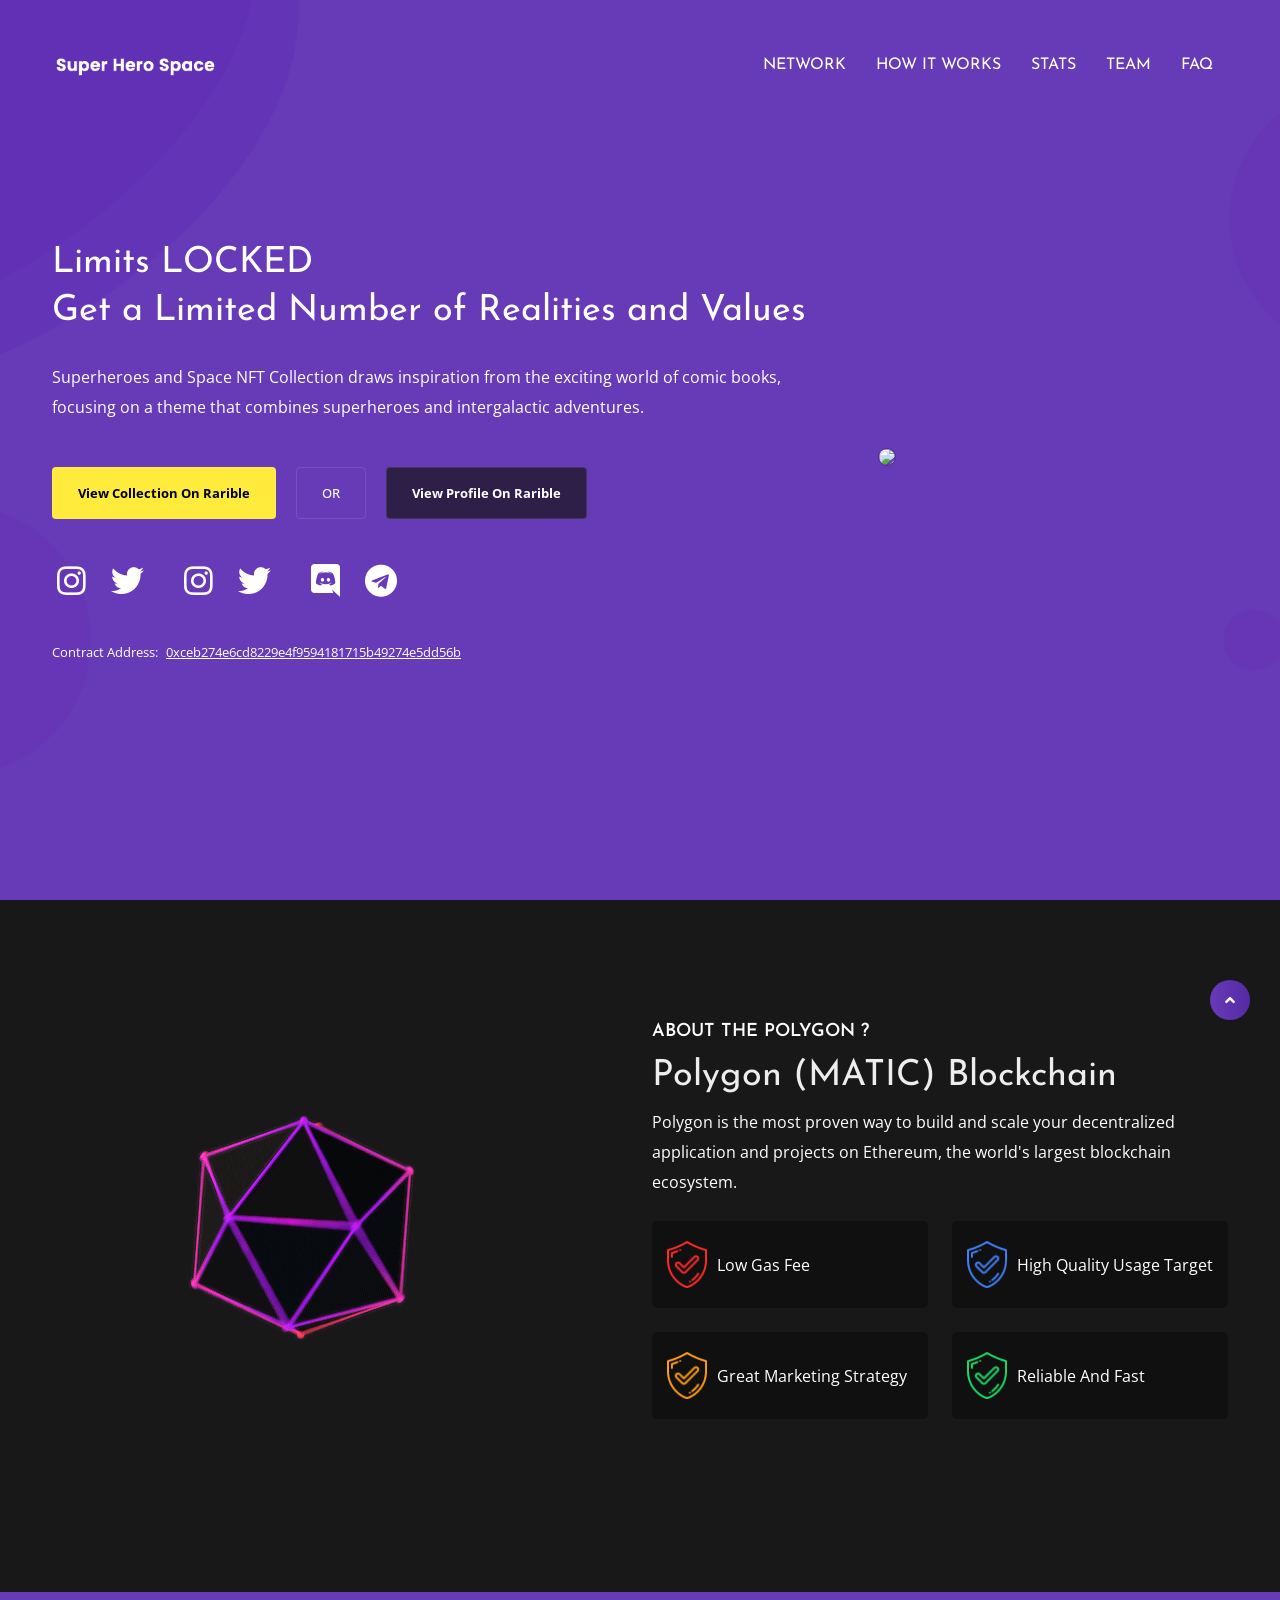
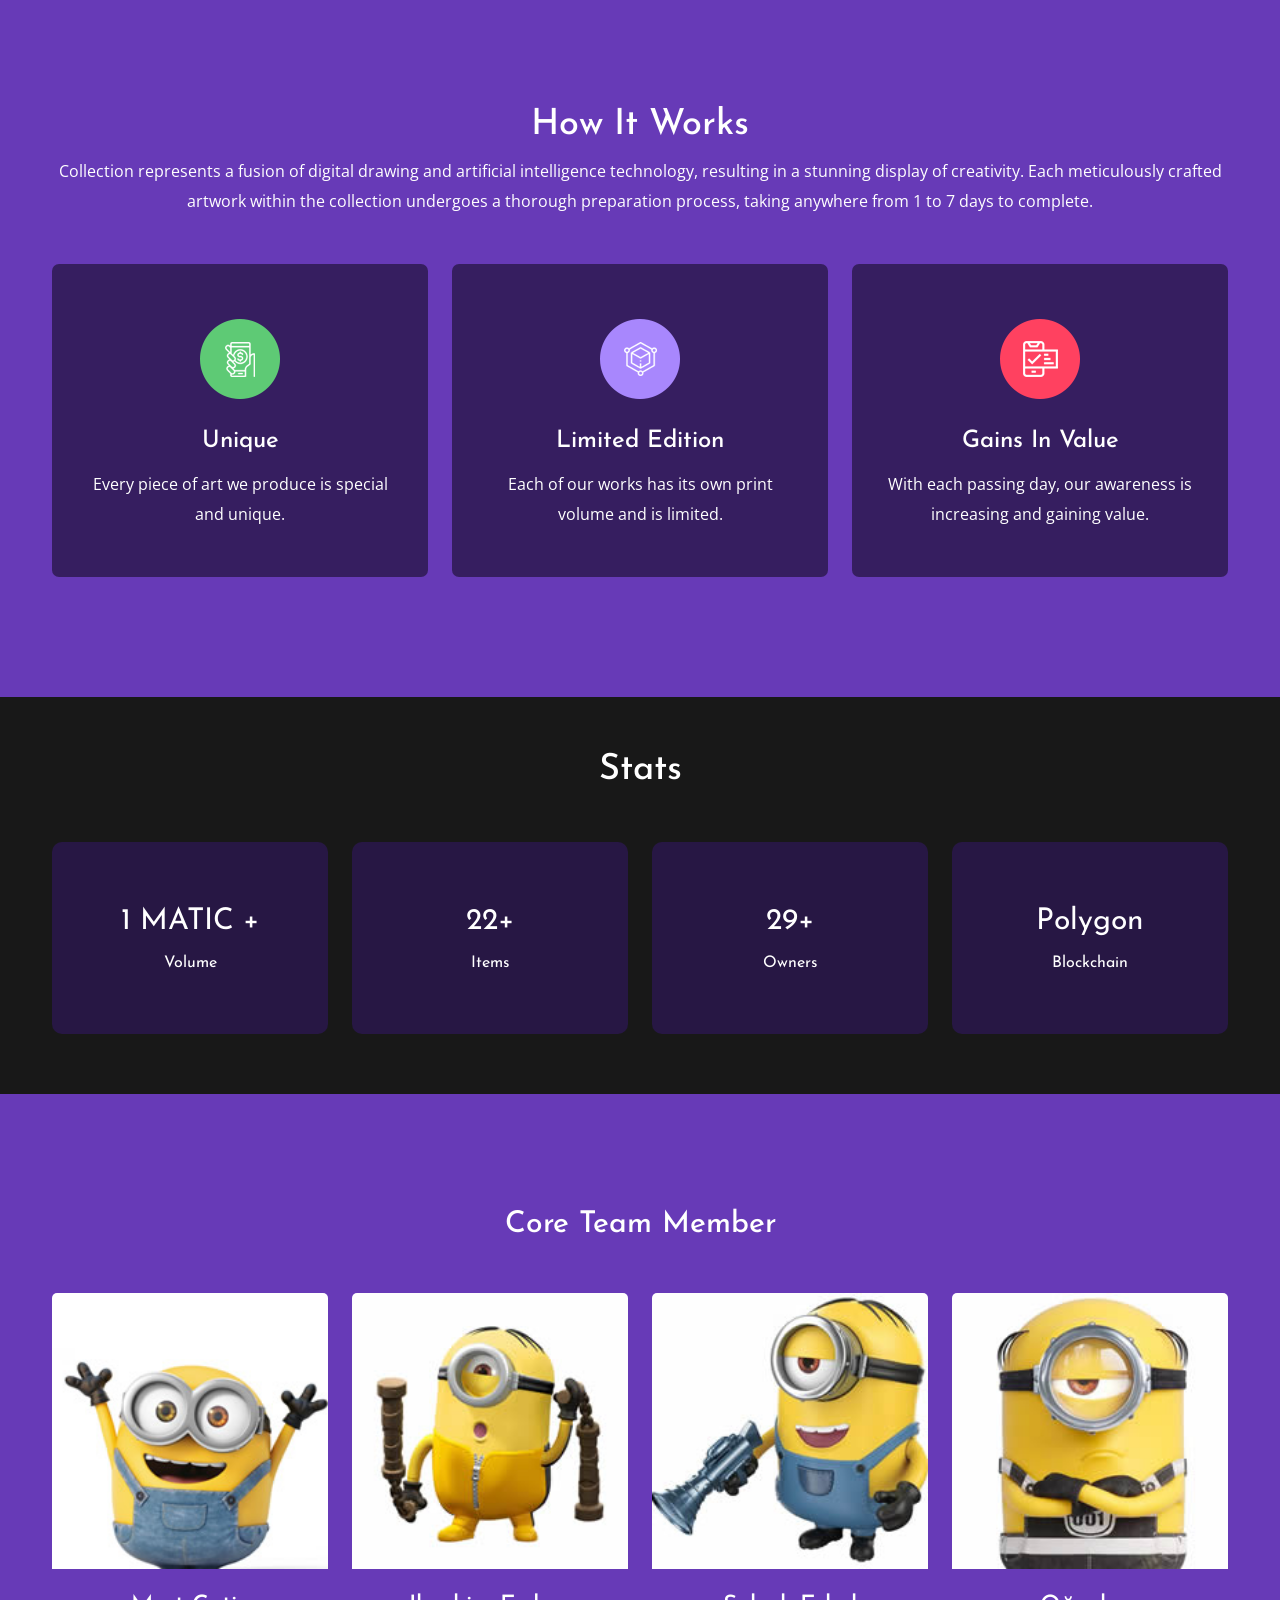
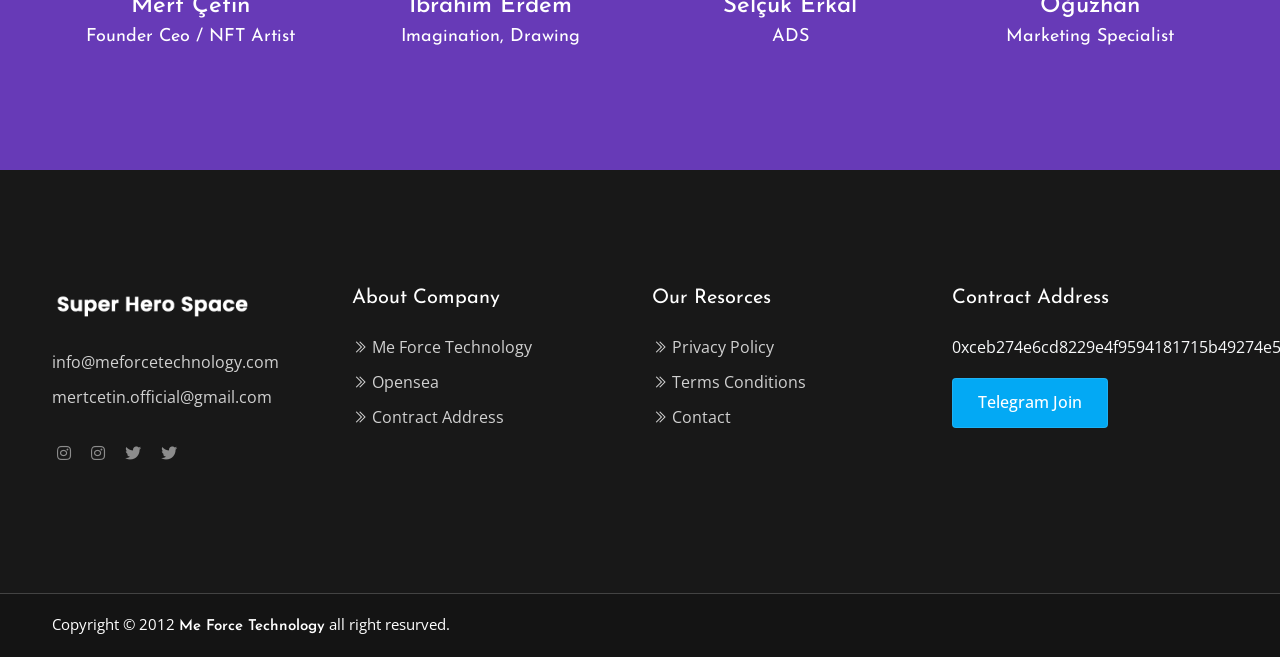
==== docs/index.html @ 682a5b40 "Update index.html" ====
<!DOCTYPE html>
<html lang="en">

<head>
<meta charset="UTF-8">
<meta name="viewport" content="width=device-width, initial-scale=1.0">
<meta http-equiv="X-UA-Compatible" content="ie=edge">

<title>Super Hero Space</title>
<meta name="description" content="Superheroes and Space NFT Collection draws inspiration from the exciting world of comic books, focusing on a theme that combines superheroes and intergalactic adventures.">

<link rel="stylesheet" href="assets/css/bootstrap.min.css">
<link rel="stylesheet" href="assets/css/all.min.css">
<link rel="stylesheet" href="assets/css/line-awesome.min.css">
<link rel="stylesheet" href="assets/css/magnific-popup.css">
<link rel="stylesheet" href="assets/css/animate.css">
<link rel="stylesheet" href="assets/css/owl.min.css">
<link rel="stylesheet" href="assets/css/odometer.css">
<link rel="stylesheet" href="assets/css/nice-select.css">
<link rel="stylesheet" href="assets/css/main.css">

<link rel="shortcut icon" href="assets/images/favicon.jpg" type="image/x-icon">
<style>
.header-section.active {
background: hsl(0deg 0% 5.51% / 96%);
}
.hero-wrapper {
display: flex;
flex-wrap: nowrap;
align-items: center;
position: relative;
z-index: 1;
justify-content: space-evenly;
}
.hero-wrapper .hero-content {
max-width: 770px;
width: 100%;
}
.hero-token-sell {
max-width: 350px !important;
background: rgb(6 109 221 / 0%);
}
.bg--dark {
background: #181818 !important;
color: #d2d3ff;
margin-top: 0;
padding-top: 0 !important;
clip-path: none;
}
.top-clippy {
padding-top: 190px;
}
body {
background: #181818;
}
.loader {background: #673AB7;}
.overlayer {background: #181818;}
.cmn--btn.btn--rgba::before, .cmn--btn.btn--white::before, .cmn--btn, .toTopBtn, .road__map__item .road__map__info::after, .about--list li::before, .documents-box:hover .documents-box-inner, .documents-box.active .documents-box-inner, .documents-box .download-btn, .team-box:hover .team-content, .hero-section-2, .subscribe-form button, .bg--theme-1 {
background: -moz-linear-gradient(0deg, #007aff 0%, rgba(0, 122, 255, 0.9) 100%);
background: -webkit-linear-gradient(0deg, #673ab7 0%, rgb(86 41 167) 100%);
background: -ms-linear-gradient(0deg, #007aff 0%, rgba(0, 122, 255, 0.9) 100%);
}
.bg--green {
background-color: #03A9F4 !important;
}
</style>
</head>

<body>

<!-- ==========Preloader Starts Here========== -->
<div class="overlayer">
<div class="loader">
<div class="loader-inner"></div>
</div>
</div>
<div class="toTopBtn"><i class="fas fa-angle-up"></i></div>
<div class="overlay"></div>
<!-- ==========Preloader Ends Here========== -->

<!-- Header Section -->
<header class="header-section">
<div class="container">
<div class="header-area">
<div class="logo me-auto">
<a href="./"><img src="assets/images/logo/logo.png" alt="logo"></a>
</div>
<ul class="menu">
<li>
<a href="#network">Network</a>
</li>
<li>
<a href="#how">How It Works</a>
</li>
<li>
<a href="#stats">Stats</a>
</li>
<li>
<a href="#team">Team</a>
</li>
<li>
<a href="#faq">Faq</a>
</li>
<!--
<li>
<div class="header-buttons d-flex flex-wrap justify-content-center d-md-none">
<a href="https://t.me/hollacoin" class="cmn--btn bg--green rounded">Join Telegram</a>
</div>
</li>
-->
</ul>

<!--
<div class="header-buttons d-none d-md-flex">
<a style="background-color: rgb(103 58 183 / 89%) !important" target="_blank" rel="nofollow" href="https://t.me/+JW_GLO3FHYc4OWQ8" class="cmn--btn bg--green rounded">Join Telegram</a>
</div>
-->


<div class="header-bar d-lg-none ms-3">
<span></span>
<span></span>
<span></span>
</div>
</div>
</div>
</header>
<!-- Header Section -->


<!-- Hero Section -->
<section class="hero-section-2" style="background: #673AB7;">
<div class="hero-shape bg_img" data-img="./assets/images/shapes-bg/banner-shapes-bg-2.png"></div>
<div class="container">
<div class="hero-wrapper header-wrapper-2 justify-content-between">
<div class="hero-content cl-white">
<h2 class="hero-title fw--regular"><span class="d-md-block">Limits LOCKED</span>  
Get a Limited Number of Realities and Values
</h2>
<p class="hero-txt">
Superheroes and Space NFT Collection draws inspiration from the exciting world of comic books, focusing on a theme that combines superheroes and intergalactic adventures.
</p>


<div class="hero-button-group" style="font-size: 13px;">
<a target="_blank" rel="nofollow" href="https://rarible.com/super-hero-space" class="cmn--btn bg--green rounded btn--white" style="background-color: #FFEB3B !important;color: black !important;font-weight: 700;">View Collection on Rarible</a>
<a class="cmn--btn rounded btn--transparent">OR</a>
<a target="_blank" rel="nofollow" style="background-color: rgb(20 20 20 / 68%) !important;color: white !important;font-weight: 700;" href="https://rarible.com/mertcetin" class="cmn--btn bg--green rounded btn--white">View Profile on Rarible</a>

</div>

<ul style="font-size: 33px;margin-top: 35px !important;margin-bottom: 30px;" class="social-icons-2 mt-3">



<li style="margin-right: 5px;">
<a target="_blank" rel="nofollow" href="https://www.instagram.com/mertcetin.real/">
<i class="fab fa-instagram"></i>
</a>
</li>
<li style="margin-right: 20px;">
<a target="_blank" rel="nofollow" href="https://twitter.com/mertcetin_real">
<i class="fab fa-twitter"></i>
</a>
</li>


<li style="margin-right: 5px;">
<a target="_blank" rel="nofollow" href="https://www.instagram.com/superherospacenft/">
<i class="fab fa-instagram"></i>
</a>
</li>
<li style="margin-right: 20px;">
<a target="_blank" rel="nofollow" href="https://twitter.com/xsuperherospace">
<i class="fab fa-twitter"></i>
</a>
</li>


<li style="margin-right: 5px;">
<a target="_blank" rel="nofollow" href="https://discord.gg/GrntUMZ7Nk">
<i class="fab fa-discord"></i>
</a>
</li>
<li>
<a target="_blank" rel="nofollow" href="https://t.me/+JW_GLO3FHYc4OWQ8">
<i class="fab fa-telegram"></i>
</a>
</li>

</ul>


<p class="hero-txt" style="margin-top: 27px;font-size: 13px;">
Contract Address: <a style="margin-left: 5px;" target="_blank" href="https://polygonscan.com/address/0xceb274e6cd8229e4f9594181715b49274e5dd56b">0xceb274e6cd8229e4f9594181715b49274e5dd56b</a>
</p>
</div>

<div class="hero-token-sell" style="padding-top: 12px;padding-bottom: 12px;">
<a target="_blank" rel="nofollow" href="https://rarible.com/token/polygon/0xceb274e6cd8229e4f9594181715b49274e5dd56b:34226720805632286957689111924218457724780048803635398252659747894227741179929">
<img style="border-radius: 10px;border: solid 1px rgb(0 0 0 / 22%);width: 100%;" src="https://lh3.googleusercontent.com/HxVaprKhiLLAQ0uOzbNToTXts8GnJV9q4ghpxBSCW0zL7VUKh1Dh9K7GqQLk5g5799LI7Z1VgPE7USNGW3wT6dgsrhh34m8_7dGQ">
</a>

</div>
</div>
</div>
</section>
<!-- Hero Section -->


<!-- About Section -->
<section class="about-section pb-120 pt-120" id="network" style="background: #181818; color: white;">
<div class="container">
<div class="row gy-5" style="display: flex;align-items: center;">
<div class="col-lg-6" style="margin: 0;">
<div class="about--thumb">
<img src="assets/images/about/polygon.gif" alt="about">
</div>
</div>
<div class="col-lg-6" style="margin: 0;">
<div class="about--content">
<div class="section-header mb-4">
<h6 class="section-name cl-2" style="color: white !important;">about the Polygon ?</h6>
<h2 class="section-title fw--regular" style="color: #ededed !important;">Polygon (MATIC) Blockchain</h2>
<p class="section-text">
Polygon is the most proven way to build and scale your decentralized application and projects on Ethereum, the world's largest blockchain ecosystem.
</p>
</div>
<div class="row g-4 justify-content-center">
<div class="col-sm-6">
<div class="about__list__card" style="background: rgb(0 0 0 / 35%);">
<div class="about__list__card-icon">
<img src="assets/images/about/icon1.png" alt="about">
</div>
<div class="about__list__card-cont">
Low Gas Fee
</div>
</div>
</div>
<div class="col-sm-6">
<div class="about__list__card" style="background: rgb(0 0 0 / 35%);">
<div class="about__list__card-icon">
<img src="assets/images/about/icon2.png" alt="about">
</div>
<div class="about__list__card-cont">
High Quality Usage Target
</div>
</div>
</div>
<div class="col-sm-6">
<div class="about__list__card" style="background: rgb(0 0 0 / 35%);">
<div class="about__list__card-icon">
<img src="assets/images/about/icon3.png" alt="about">
</div>
<div class="about__list__card-cont">
Great Marketing Strategy
</div>
</div>
</div>
<div class="col-sm-6">
<div class="about__list__card" style="background: rgb(0 0 0 / 35%);">
<div class="about__list__card-icon">
<img src="assets/images/about/icon4.png" alt="about">
</div>
<div class="about__list__card-cont">
Reliable And Fast
</div>
</div>
</div>
</div>
</div>
</div>
</div>
</div>
</section>
<!-- About Section -->


<!-- How Section -->
<style>
.how__item {
height: 100%;
}
.section-bg {
background: #673AB7;
}

</style>
<section class="how-section pt-120 pb-120 section-bg" id="how">
<div class="container">
<div class="section-header section-header-center" style="max-width: 100%;">
<h2 class="section-title fw--medium" style="color: white;">How it works</h2>
<p style="color: white; max-width: 100%;">
Collection represents a fusion of digital drawing and artificial intelligence technology, resulting in a stunning display of creativity. Each meticulously crafted artwork within the collection undergoes a thorough preparation process, taking anywhere from 1 to 7 days to complete.
</p>
</div>
<div class="row justify-content-center g-4">

<div class="col-sm-10 col-md-6 col-lg-4">
<div class="how__item" style="background: rgb(0 0 0 / 48%); color: white; border-radius: 7px;">
<div class="how__item-thumb">
<img src="assets/images/how/2.png" alt="how">
</div>
<div class="how__item-content">
<h4 class="how__item-title" style="color: white; margin-top: 25px;">Unique</h4>
<p>Every piece of art we produce is special and unique.</p>
</div>
</div>
</div>


<div class="col-sm-10 col-md-6 col-lg-4">
<div class="how__item" style="background: rgb(0 0 0 / 48%); color: white; border-radius: 7px;">
<div class="how__item-thumb">
<img src="assets/images/how/1.png" alt="how">
</div>
<div class="how__item-content">
<h4 class="how__item-title" style="color: white; margin-top: 25px;">Limited Edition</h4>
<p>Each of our works has its own print volume and is limited.</p>
</div>
</div>
</div>


<div class="col-sm-10 col-md-6 col-lg-4">
<div class="how__item" style="background: rgb(0 0 0 / 48%); color: white; border-radius: 7px;">
<div class="how__item-thumb">
<img src="assets/images/how/3.png" alt="how">
</div>
<div class="how__item-content">
<h4 class="how__item-title" style="color: white; margin-top: 25px;">Gains In Value</h4>
<p>With each passing day, our awareness is increasing and gaining value.</p>
</div>
</div>
</div>

</div>
</div>
</section>



<!-- Benifit Token Section 
<style>
.benifit__card {
height: 100%;
}
</style>
<section class="benifit-token-section pt-120 pb-120">
<div class="container">
<div class="section-header section-header-center">
<h2 class="section-title fw--medium">Benefits for Token Holders</h2>
<p>
Benefits of the early access program
</p>
</div>
<div class="row justify-content-center g-4">
<div class="col-lg-4 col-md-6 col-sm-10">
<div class="benifit__card">
<div class="benifit__card-thumb">
<img src="assets/images/benifit/1.png" alt="benifit">
</div>
<h4 class="benifit__card-title">Early Access</h4>
<p>
To have HPRO before anyone else and to have a high advantage in the future
</p>
</div>
</div>
<div class="col-lg-4 col-md-6 col-sm-10">
<div class="benifit__card active">
<div class="benifit__card-thumb">
<img src="assets/images/benifit/2.png" alt="benifit">
</div>
<h4 class="benifit__card-title">Low Cost</h4>
<p>
Special and low pricing for pre-sale. Prices will rise according to supply and market.
</p>
</div>
</div>
<div class="col-lg-4 col-md-6 col-sm-10">
<div class="benifit__card">
<div class="benifit__card-thumb">
<img src="assets/images/benifit/3.png" alt="benifit">
</div>
<h4 class="benifit__card-title">Univarsal Access</h4>
<p>
Universal access with<br> Smart Chain (BEP-20)
</p>
</div>
</div>
<div class="col-lg-4 col-md-6 col-sm-10">
<div class="benifit__card">
<div class="benifit__card-thumb">
<img src="assets/images/benifit/4.png" alt="benifit">
</div>
<h4 class="benifit__card-title">Money Transfer</h4>
<p>
Transferable to any wallet that supports HPRO
</p>
</div>
</div>
<div class="col-lg-4 col-md-6 col-sm-10">
<div class="benifit__card">
<div class="benifit__card-thumb">
<img src="assets/images/benifit/5.png" alt="benifit">
</div>
<h4 class="benifit__card-title">Secure Transfer</h4>
<p>
Transfers are secure and transferred to your HPRO wallet
</p>
</div>
</div>
<div class="col-lg-4 col-md-6 col-sm-10">
<div class="benifit__card">
<div class="benifit__card-thumb">
<img src="assets/images/benifit/6.png" alt="benifit">
</div>
<h4 class="benifit__card-title">Several Profit</h4>
<p>
You can collect and store HPRO.
</p>
</div>
</div>
</div>
</div>
</section>
 Benifit Token Section -->




<!-- Token Economics Section -->
<section style="background: #181818;" class="token-economics-section pt-60 pb-60" id="stats">
<div class="container">
<div class="section-header section-header-center">
<h2 style="color: white;" class="section-title fw--medium">Stats</h2>
<p>
</p>
</div>
<div class="row gy-5">
<div class="col-sm-10 col-md-6 col-lg-3">
<div class="token__card" style="background: rgb(66 22 145 / 37%);">
<h3 class="token__card-title">1 MATIC +</h3>
<h6 class="token__card-subtitle">Volume</h6>
</div>
</div>
<div class="col-sm-10 col-md-6 col-lg-3">
<div class="token__card" style="background: rgb(66 22 145 / 37%);">
<h3 class="token__card-title">22+</h3>
<h6 class="token__card-subtitle">Items</h6>
</div>
</div>
<div class="col-sm-10 col-md-6 col-lg-3">
<div class="token__card" style="background: rgb(66 22 145 / 37%);">
<h3 class="token__card-title">29+</h3>
<h6 class="token__card-subtitle">Owners</h6>
</div>
</div>
<div class="col-sm-10 col-md-6 col-lg-3">
<div class="token__card" style="background: rgb(66 22 145 / 37%);">
<h3 class="token__card-title">Polygon</h3>
<h6 class="token__card-subtitle">Blockchain</h6>
</div>
</div>

</div>
</div>
</section>
<!-- Token Economics Section -->




<!-- Team Section -->
<section class="team-section pt-120 section-bg pb-120" id="team">
<div class="container">
<div class="section-header section-header-center">
<h3 class="section-title fw--medium" style="color: white;">Core Team Member</h3>
<p>
</p>
</div>
<div class="row justify-content-center g-4">

<div class="col-md-6 col-lg-4 col-xl-3">
<div class="team-box cl-2">
<div class="team-thumb">
<img src="assets/images/team/1.jpg" alt="team">
<ul class="social-icons">
<li>
<a rel="nofollow" target="_blank" href="https://www.instagram.com/mertcetin.real/">
<i class="fab fa-instagram"></i>
</a>
</li>
<li>
<a rel="nofollow" target="_blank" href="https://www.linkedin.com/in/mert-cetin-kurumsal/">
<i class="fab fa-linkedin"></i>
</a>
</li>
</ul>
</div>
<div class="team-content">
<h4 class="title" style="color: white;">Mert Çetin</h4>
<h6 class="info" style="color: white;">Founder Ceo / NFT Artist</h6>
</div>
</div>
</div>

<div class="col-md-6 col-lg-4 col-xl-3">
<div class="team-box cl-2">
<div class="team-thumb">
<img src="assets/images/team/2.jpg" alt="team">
<ul class="social-icons">
<li>
<a rel="nofollow" target="_blank" href="https://www.instagram.com/ibooerdem/">
<i class="fab fa-instagram"></i>
</a>
</li>
</ul>
</div>
<div class="team-content">
<h4 class="title" style="color: white;">Ibrahim Erdem</h4>
<h6 class="info" style="color: white;">Imagination, Drawing</h6>
</div>
</div>
</div>

<div class="col-md-6 col-lg-4 col-xl-3">
<div class="team-box cl-2">
<div class="team-thumb">
<img src="assets/images/team/3.jpg" alt="team">
<ul class="social-icons">
<li>
<a rel="nofollow" target="_blank" href="https://www.instagram.com/selcukerkal/">
<i class="fab fa-instagram"></i>
</a>
</li>
<li>
<a rel="nofollow" target="_blank" href="https://www.linkedin.com/in/selcukerkal/">
<i class="fab fa-linkedin"></i>
</a>
</li>
</ul>
</div>
<div class="team-content">
<h4 class="title" style="color: white;">Selçuk Erkal</h4>
<h6 class="info" style="color: white;">ADS</h6>
</div>
</div>
</div>

<div class="col-md-6 col-lg-4 col-xl-3">
<div class="team-box cl-2">
<div class="team-thumb">
<img src="assets/images/team/4.jpg" alt="team">
</div>
<div class="team-content">
<h4 class="title" style="color: white;">Oğuzhan</h4>
<h6 class="info" style="color: white;"> Marketing Specialist</h6>
</div>
</div>
</div>

</div>
</div>
</section>
<!-- Team Section -->







<!-- Footer Section -->
<footer class="footer-section-2 bg--dark position-relative overflow-hidden top-clippy">
<div class="container">
<div class="pt-120 pb-120">
<div class="row gy-5">
<div class="col-lg-3 col-sm-6">
<div class="text-start footer-about">
<div class="footer-logo mb-25 ms-0">
<a href="#0">
<img src="assets/images/logo/logo.png" alt="footer">
</a>
</div>
<ul class="footer__links widget__contacts">
<li>
<a href="Mailto:info@meforcetechnology.com">info@meforcetechnology.com</a>
</li>
<li>
<a href="Mailto:mertcetin.official@gmail.com">mertcetin.official@gmail.com</a>
</li>
</ul>

<ul class="social-icons-2 mt-3">
<li>
<a target="_blank" rel="nofollow" href="https://www.instagram.com/mertcetin.real/">
<i class="fab fa-instagram"></i>
</a>
</li>
<li>
<a target="_blank" rel="nofollow" href="https://www.instagram.com/superherospacenft/">
<i class="fab fa-instagram"></i>
</a>
</li>
<li>
<a target="_blank" rel="nofollow" href="https://twitter.com/mertcetin_real">
<i class="fab fa-twitter"></i>
</a>
</li>
<li>
<a target="_blank" rel="nofollow" href="https://twitter.com/xsuperherospace">
<i class="fab fa-twitter"></i>
</a>
</li>
</ul>
</div>
</div>
<div class="col-lg-3 col-sm-6">
<div class="text-start footer-widget social-border-color-1">
<h6 class="footer__title text-white">About Company</h6>
<ul class="footer__links">
<li>
<a target="_blank" href="https://www.meforcetechnology.com/">Me Force Technology</a>
</li>
<li>
<a target="_blank" href="https://opensea.io/MertCetin666">Opensea</a>
</li>
<li>
<a target="_blank" rel="nofollow" href="https://polygonscan.com/address/0xceb274e6cd8229e4f9594181715b49274e5dd56b">Contract Address</a>
</li>
</ul>
</div>
</div>

<div class="col-lg-3 col-sm-6">
<div class="text-start footer-widget social-border-color-1">
<h6 class="footer__title text-white">Our Resorces </h6>
<ul class="footer__links">
<li>
<a target="_blank" href="https://www.meforcetechnology.com/gizlilik-politikasi">
Privacy Policy</a>
</li>
<li>
<a target="_blank" href="https://www.meforcetechnology.com/sartlar-ve-kosullar">
Terms Conditions</a>
</li>
<li>
<a target="_blank" href="https://www.meforcetechnology.com/iletisim">
Contact</a>
</li>


</ul>
</div>
</div>

<div class="col-lg-3 col-sm-6">
<div class="text-start footer-widget text-light">
<h6 class="footer__title text-white">Contract Address</h6>
<p>
0xceb274e6cd8229e4f9594181715b49274e5dd56b
</p>
<form class="subscribe-form-2 mt-3">
<a target="_blank" href="https://t.me/+JW_GLO3FHYc4OWQ8" rel="nofollow">
<button class="cmn--btn bg--green rounded btn--transparent" type="button">Telegram Join</button>
</a>
</form>
</div>
</div>
</div>
</div>
</div>
<div class="footer-bottom text-white" style="background: rgb(18 18 18 / 68%);">
<div class="container">
<div class="row g-2">
<div class="col-lg-6">
<div class="copyright text-center text-lg-start">
Copyright &copy; 2012 <a target="_blank" href="https://www.meforcetechnology.com/" class="text-white fw--semibold text-decoration-none">Me Force Technology</a> all right resurved.
</div>
</div>
<div class="col-lg-6"><!-- 
<ul class="quick-links justify-content-center justify-content-lg-end">
<li>
<a href="#0">Home</a>
</li>
<li>
<a href="#0">Buy or Sell</a>
</li>
<li>
<a href="#0">Privacy Policy</a>
</li>
<li>
<a href="#0">Faq</a>
</li>
<li>
<a href="#0">Contact</a>
</li>
</ul>-->

</div>
</div>
</div>
</div>
</footer>
<!-- Footer Section -->

<script src="assets/js/jquery-3.6.0.min.js"></script>
<script src="assets/js/bootstrap.min.js"></script>
<script src="assets/js/isotope.pkgd.min.js"></script>
<script src="assets/js/magnific-popup.min.js"></script>
<script src="assets/js/wow.min.js"></script>
<script src="assets/js/viewport.jquery.js"></script>
<script src="assets/js/odometer.min.js"></script>
<script src="assets/js/nice-select.js"></script>
<script src="assets/js/owl.min.js"></script>
<script src="assets/js/countdown.min.js"></script>
<script src="assets/js/main.js"></script>
</body>

</html>
---- docs/assets/css/line-awesome.min.css ----
.la,.lab,.lad,.lal,.lar,.las{-moz-osx-font-smoothing:grayscale;-webkit-font-smoothing:antialiased;display:inline-block;font-style:normal;font-variant:normal;text-rendering:auto;line-height:1}.la-lg{font-size:1.33333em;line-height:.75em;vertical-align:-.0667em}.la-xs{font-size:.75em}.la-sm{font-size:.875em}.la-1x{font-size:1em}.la-2x{font-size:2em}.la-3x{font-size:3em}.la-4x{font-size:4em}.la-5x{font-size:5em}.la-6x{font-size:6em}.la-7x{font-size:7em}.la-8x{font-size:8em}.la-9x{font-size:9em}.la-10x{font-size:10em}.la-fw{text-align:center;width:1.25em}.la-ul{list-style-type:none;margin-left:2.5em;padding-left:0}.la-ul>li{position:relative}.la-li{left:-2em;position:absolute;text-align:center;width:2em;line-height:inherit}.la-border{border:solid .08em #eee;border-radius:.1em;padding:.2em .25em .15em}.la-pull-left{float:left}.la-pull-right{float:right}.la.la-pull-left,.lab.la-pull-left,.lal.la-pull-left,.lar.la-pull-left,.las.la-pull-left{margin-right:.3em}.la.la-pull-right,.lab.la-pull-right,.lal.la-pull-right,.lar.la-pull-right,.las.la-pull-right{margin-left:.3em}.la-spin{-webkit-animation:la-spin 2s infinite linear;animation:la-spin 2s infinite linear}.la-pulse{-webkit-animation:la-spin 1s infinite steps(8);animation:la-spin 1s infinite steps(8)}@-webkit-keyframes la-spin{0%{-webkit-transform:rotate(0);transform:rotate(0)}100%{-webkit-transform:rotate(360deg);transform:rotate(360deg)}}@keyframes la-spin{0%{-webkit-transform:rotate(0);transform:rotate(0)}100%{-webkit-transform:rotate(360deg);transform:rotate(360deg)}}.la-rotate-90{-webkit-transform:rotate(90deg);transform:rotate(90deg)}.la-rotate-180{-webkit-transform:rotate(180deg);transform:rotate(180deg)}.la-rotate-270{-webkit-transform:rotate(270deg);transform:rotate(270deg)}.la-flip-horizontal{-webkit-transform:scale(-1,1);transform:scale(-1,1)}.la-flip-vertical{-webkit-transform:scale(1,-1);transform:scale(1,-1)}.la-flip-both,.la-flip-horizontal.la-flip-vertical{-webkit-transform:scale(-1,-1);transform:scale(-1,-1)}:root .la-flip-both,:root .la-flip-horizontal,:root .la-flip-vertical,:root .la-rotate-180,:root .la-rotate-270,:root .la-rotate-90{-webkit-filter:none;filter:none}.la-stack{display:inline-block;height:2em;line-height:2em;position:relative;vertical-align:middle;width:2.5em}.la-stack-1x,.la-stack-2x{left:0;position:absolute;text-align:center;width:100%}.la-stack-1x{line-height:inherit}.la-stack-2x{font-size:2em}.la-inverse{color:#fff}.la-500px:before{content:"\f26e"}.la-accessible-icon:before{content:"\f368"}.la-accusoft:before{content:"\f369"}.la-acquisitions-incorporated:before{content:"\f6af"}.la-ad:before{content:"\f641"}.la-address-book:before{content:"\f2b9"}.la-address-card:before{content:"\f2bb"}.la-adjust:before{content:"\f042"}.la-adn:before{content:"\f170"}.la-adobe:before{content:"\f778"}.la-adversal:before{content:"\f36a"}.la-affiliatetheme:before{content:"\f36b"}.la-air-freshener:before{content:"\f5d0"}.la-airbnb:before{content:"\f834"}.la-algolia:before{content:"\f36c"}.la-align-center:before{content:"\f037"}.la-align-justify:before{content:"\f039"}.la-align-left:before{content:"\f036"}.la-align-right:before{content:"\f038"}.la-alipay:before{content:"\f642"}.la-allergies:before{content:"\f461"}.la-amazon:before{content:"\f270"}.la-amazon-pay:before{content:"\f42c"}.la-ambulance:before{content:"\f0f9"}.la-american-sign-language-interpreting:before{content:"\f2a3"}.la-amilia:before{content:"\f36d"}.la-anchor:before{content:"\f13d"}.la-android:before{content:"\f17b"}.la-angellist:before{content:"\f209"}.la-angle-double-down:before{content:"\f103"}.la-angle-double-left:before{content:"\f100"}.la-angle-double-right:before{content:"\f101"}.la-angle-double-up:before{content:"\f102"}.la-angle-down:before{content:"\f107"}.la-angle-left:before{content:"\f104"}.la-angle-right:before{content:"\f105"}.la-angle-up:before{content:"\f106"}.la-angry:before{content:"\f556"}.la-angrycreative:before{content:"\f36e"}.la-angular:before{content:"\f420"}.la-ankh:before{content:"\f644"}.la-app-store:before{content:"\f36f"}.la-app-store-ios:before{content:"\f370"}.la-apper:before{content:"\f371"}.la-apple:before{content:"\f179"}.la-apple-alt:before{content:"\f5d1"}.la-apple-pay:before{content:"\f415"}.la-archive:before{content:"\f187"}.la-archway:before{content:"\f557"}.la-arrow-alt-circle-down:before{content:"\f358"}.la-arrow-alt-circle-left:before{content:"\f359"}.la-arrow-alt-circle-right:before{content:"\f35a"}.la-arrow-alt-circle-up:before{content:"\f35b"}.la-arrow-circle-down:before{content:"\f0ab"}.la-arrow-circle-left:before{content:"\f0a8"}.la-arrow-circle-right:before{content:"\f0a9"}.la-arrow-circle-up:before{content:"\f0aa"}.la-arrow-down:before{content:"\f063"}.la-arrow-left:before{content:"\f060"}.la-arrow-right:before{content:"\f061"}.la-arrow-up:before{content:"\f062"}.la-arrows-alt:before{content:"\f0b2"}.la-arrows-alt-h:before{content:"\f337"}.la-arrows-alt-v:before{content:"\f338"}.la-artstation:before{content:"\f77a"}.la-assistive-listening-systems:before{content:"\f2a2"}.la-asterisk:before{content:"\f069"}.la-asymmetrik:before{content:"\f372"}.la-at:before{content:"\f1fa"}.la-atlas:before{content:"\f558"}.la-atlassian:before{content:"\f77b"}.la-atom:before{content:"\f5d2"}.la-audible:before{content:"\f373"}.la-audio-description:before{content:"\f29e"}.la-autoprefixer:before{content:"\f41c"}.la-avianex:before{content:"\f374"}.la-aviato:before{content:"\f421"}.la-award:before{content:"\f559"}.la-aws:before{content:"\f375"}.la-baby:before{content:"\f77c"}.la-baby-carriage:before{content:"\f77d"}.la-backspace:before{content:"\f55a"}.la-backward:before{content:"\f04a"}.la-bacon:before{content:"\f7e5"}.la-balance-scale:before{content:"\f24e"}.la-balance-scale-left:before{content:"\f515"}.la-balance-scale-right:before{content:"\f516"}.la-ban:before{content:"\f05e"}.la-band-aid:before{content:"\f462"}.la-bandcamp:before{content:"\f2d5"}.la-barcode:before{content:"\f02a"}.la-bars:before{content:"\f0c9"}.la-baseball-ball:before{content:"\f433"}.la-basketball-ball:before{content:"\f434"}.la-bath:before{content:"\f2cd"}.la-battery-empty:before{content:"\f244"}.la-battery-full:before{content:"\f240"}.la-battery-half:before{content:"\f242"}.la-battery-quarter:before{content:"\f243"}.la-battery-three-quarters:before{content:"\f241"}.la-battle-net:before{content:"\f835"}.la-bed:before{content:"\f236"}.la-beer:before{content:"\f0fc"}.la-behance:before{content:"\f1b4"}.la-behance-square:before{content:"\f1b5"}.la-bell:before{content:"\f0f3"}.la-bell-slash:before{content:"\f1f6"}.la-bezier-curve:before{content:"\f55b"}.la-bible:before{content:"\f647"}.la-bicycle:before{content:"\f206"}.la-biking:before{content:"\f84a"}.la-bimobject:before{content:"\f378"}.la-binoculars:before{content:"\f1e5"}.la-biohazard:before{content:"\f780"}.la-birthday-cake:before{content:"\f1fd"}.la-bitbucket:before{content:"\f171"}.la-bitcoin:before{content:"\f379"}.la-bity:before{content:"\f37a"}.la-black-tie:before{content:"\f27e"}.la-blackberry:before{content:"\f37b"}.la-blender:before{content:"\f517"}.la-blender-phone:before{content:"\f6b6"}.la-blind:before{content:"\f29d"}.la-blog:before{content:"\f781"}.la-blogger:before{content:"\f37c"}.la-blogger-b:before{content:"\f37d"}.la-bluetooth:before{content:"\f293"}.la-bluetooth-b:before{content:"\f294"}.la-bold:before{content:"\f032"}.la-bolt:before{content:"\f0e7"}.la-bomb:before{content:"\f1e2"}.la-bone:before{content:"\f5d7"}.la-bong:before{content:"\f55c"}.la-book:before{content:"\f02d"}.la-book-dead:before{content:"\f6b7"}.la-book-medical:before{content:"\f7e6"}.la-book-open:before{content:"\f518"}.la-book-reader:before{content:"\f5da"}.la-bookmark:before{content:"\f02e"}.la-bootstrap:before{content:"\f836"}.la-border-all:before{content:"\f84c"}.la-border-none:before{content:"\f850"}.la-border-style:before{content:"\f853"}.la-bowling-ball:before{content:"\f436"}.la-box:before{content:"\f466"}.la-box-open:before{content:"\f49e"}.la-boxes:before{content:"\f468"}.la-braille:before{content:"\f2a1"}.la-brain:before{content:"\f5dc"}.la-bread-slice:before{content:"\f7ec"}.la-briefcase:before{content:"\f0b1"}.la-briefcase-medical:before{content:"\f469"}.la-broadcast-tower:before{content:"\f519"}.la-broom:before{content:"\f51a"}.la-brush:before{content:"\f55d"}.la-btc:before{content:"\f15a"}.la-buffer:before{content:"\f837"}.la-bug:before{content:"\f188"}.la-building:before{content:"\f1ad"}.la-bullhorn:before{content:"\f0a1"}.la-bullseye:before{content:"\f140"}.la-burn:before{content:"\f46a"}.la-buromobelexperte:before{content:"\f37f"}.la-bus:before{content:"\f207"}.la-bus-alt:before{content:"\f55e"}.la-business-time:before{content:"\f64a"}.la-buy-n-large:before{content:"\f8a6"}.la-buysellads:before{content:"\f20d"}.la-calculator:before{content:"\f1ec"}.la-calendar:before{content:"\f133"}.la-calendar-alt:before{content:"\f073"}.la-calendar-check:before{content:"\f274"}.la-calendar-day:before{content:"\f783"}.la-calendar-minus:before{content:"\f272"}.la-calendar-plus:before{content:"\f271"}.la-calendar-times:before{content:"\f273"}.la-calendar-week:before{content:"\f784"}.la-camera:before{content:"\f030"}.la-camera-retro:before{content:"\f083"}.la-campground:before{content:"\f6bb"}.la-canadian-maple-leaf:before{content:"\f785"}.la-candy-cane:before{content:"\f786"}.la-cannabis:before{content:"\f55f"}.la-capsules:before{content:"\f46b"}.la-car:before{content:"\f1b9"}.la-car-alt:before{content:"\f5de"}.la-car-battery:before{content:"\f5df"}.la-car-crash:before{content:"\f5e1"}.la-car-side:before{content:"\f5e4"}.la-caret-down:before{content:"\f0d7"}.la-caret-left:before{content:"\f0d9"}.la-caret-right:before{content:"\f0da"}.la-caret-square-down:before{content:"\f150"}.la-caret-square-left:before{content:"\f191"}.la-caret-square-right:before{content:"\f152"}.la-caret-square-up:before{content:"\f151"}.la-caret-up:before{content:"\f0d8"}.la-carrot:before{content:"\f787"}.la-cart-arrow-down:before{content:"\f218"}.la-cart-plus:before{content:"\f217"}.la-cash-register:before{content:"\f788"}.la-cat:before{content:"\f6be"}.la-cc-amazon-pay:before{content:"\f42d"}.la-cc-amex:before{content:"\f1f3"}.la-cc-apple-pay:before{content:"\f416"}.la-cc-diners-club:before{content:"\f24c"}.la-cc-discover:before{content:"\f1f2"}.la-cc-jcb:before{content:"\f24b"}.la-cc-mastercard:before{content:"\f1f1"}.la-cc-paypal:before{content:"\f1f4"}.la-cc-stripe:before{content:"\f1f5"}.la-cc-visa:before{content:"\f1f0"}.la-centercode:before{content:"\f380"}.la-centos:before{content:"\f789"}.la-certificate:before{content:"\f0a3"}.la-chair:before{content:"\f6c0"}.la-chalkboard:before{content:"\f51b"}.la-chalkboard-teacher:before{content:"\f51c"}.la-charging-station:before{content:"\f5e7"}.la-chart-area:before{content:"\f1fe"}.la-chart-bar:before{content:"\f080"}.la-chart-line:before{content:"\f201"}.la-chart-pie:before{content:"\f200"}.la-check:before{content:"\f00c"}.la-check-circle:before{content:"\f058"}.la-check-double:before{content:"\f560"}.la-check-square:before{content:"\f14a"}.la-cheese:before{content:"\f7ef"}.la-chess:before{content:"\f439"}.la-chess-bishop:before{content:"\f43a"}.la-chess-board:before{content:"\f43c"}.la-chess-king:before{content:"\f43f"}.la-chess-knight:before{content:"\f441"}.la-chess-pawn:before{content:"\f443"}.la-chess-queen:before{content:"\f445"}.la-chess-rook:before{content:"\f447"}.la-chevron-circle-down:before{content:"\f13a"}.la-chevron-circle-left:before{content:"\f137"}.la-chevron-circle-right:before{content:"\f138"}.la-chevron-circle-up:before{content:"\f139"}.la-chevron-down:before{content:"\f078"}.la-chevron-left:before{content:"\f053"}.la-chevron-right:before{content:"\f054"}.la-chevron-up:before{content:"\f077"}.la-child:before{content:"\f1ae"}.la-chrome:before{content:"\f268"}.la-chromecast:before{content:"\f838"}.la-church:before{content:"\f51d"}.la-circle:before{content:"\f111"}.la-circle-notch:before{content:"\f1ce"}.la-city:before{content:"\f64f"}.la-clinic-medical:before{content:"\f7f2"}.la-clipboard:before{content:"\f328"}.la-clipboard-check:before{content:"\f46c"}.la-clipboard-list:before{content:"\f46d"}.la-clock:before{content:"\f017"}.la-clone:before{content:"\f24d"}.la-closed-captioning:before{content:"\f20a"}.la-cloud:before{content:"\f0c2"}.la-cloud-download-alt:before{content:"\f381"}.la-cloud-meatball:before{content:"\f73b"}.la-cloud-moon:before{content:"\f6c3"}.la-cloud-moon-rain:before{content:"\f73c"}.la-cloud-rain:before{content:"\f73d"}.la-cloud-showers-heavy:before{content:"\f740"}.la-cloud-sun:before{content:"\f6c4"}.la-cloud-sun-rain:before{content:"\f743"}.la-cloud-upload-alt:before{content:"\f382"}.la-cloudscale:before{content:"\f383"}.la-cloudsmith:before{content:"\f384"}.la-cloudversify:before{content:"\f385"}.la-cocktail:before{content:"\f561"}.la-code:before{content:"\f121"}.la-code-branch:before{content:"\f126"}.la-codepen:before{content:"\f1cb"}.la-codiepie:before{content:"\f284"}.la-coffee:before{content:"\f0f4"}.la-cog:before{content:"\f013"}.la-cogs:before{content:"\f085"}.la-coins:before{content:"\f51e"}.la-columns:before{content:"\f0db"}.la-comment:before{content:"\f075"}.la-comment-alt:before{content:"\f27a"}.la-comment-dollar:before{content:"\f651"}.la-comment-dots:before{content:"\f4ad"}.la-comment-medical:before{content:"\f7f5"}.la-comment-slash:before{content:"\f4b3"}.la-comments:before{content:"\f086"}.la-comments-dollar:before{content:"\f653"}.la-compact-disc:before{content:"\f51f"}.la-compass:before{content:"\f14e"}.la-compress:before{content:"\f066"}.la-compress-arrows-alt:before{content:"\f78c"}.la-concierge-bell:before{content:"\f562"}.la-confluence:before{content:"\f78d"}.la-connectdevelop:before{content:"\f20e"}.la-contao:before{content:"\f26d"}.la-cookie:before{content:"\f563"}.la-cookie-bite:before{content:"\f564"}.la-copy:before{content:"\f0c5"}.la-copyright:before{content:"\f1f9"}.la-cotton-bureau:before{content:"\f89e"}.la-couch:before{content:"\f4b8"}.la-cpanel:before{content:"\f388"}.la-creative-commons:before{content:"\f25e"}.la-creative-commons-by:before{content:"\f4e7"}.la-creative-commons-nc:before{content:"\f4e8"}.la-creative-commons-nc-eu:before{content:"\f4e9"}.la-creative-commons-nc-jp:before{content:"\f4ea"}.la-creative-commons-nd:before{content:"\f4eb"}.la-creative-commons-pd:before{content:"\f4ec"}.la-creative-commons-pd-alt:before{content:"\f4ed"}.la-creative-commons-remix:before{content:"\f4ee"}.la-creative-commons-sa:before{content:"\f4ef"}.la-creative-commons-sampling:before{content:"\f4f0"}.la-creative-commons-sampling-plus:before{content:"\f4f1"}.la-creative-commons-share:before{content:"\f4f2"}.la-creative-commons-zero:before{content:"\f4f3"}.la-credit-card:before{content:"\f09d"}.la-critical-role:before{content:"\f6c9"}.la-crop:before{content:"\f125"}.la-crop-alt:before{content:"\f565"}.la-cross:before{content:"\f654"}.la-crosshairs:before{content:"\f05b"}.la-crow:before{content:"\f520"}.la-crown:before{content:"\f521"}.la-crutch:before{content:"\f7f7"}.la-css3:before{content:"\f13c"}.la-css3-alt:before{content:"\f38b"}.la-cube:before{content:"\f1b2"}.la-cubes:before{content:"\f1b3"}.la-cut:before{content:"\f0c4"}.la-cuttlefish:before{content:"\f38c"}.la-d-and-d:before{content:"\f38d"}.la-d-and-d-beyond:before{content:"\f6ca"}.la-dashcube:before{content:"\f210"}.la-database:before{content:"\f1c0"}.la-deaf:before{content:"\f2a4"}.la-delicious:before{content:"\f1a5"}.la-democrat:before{content:"\f747"}.la-deploydog:before{content:"\f38e"}.la-deskpro:before{content:"\f38f"}.la-desktop:before{content:"\f108"}.la-dev:before{content:"\f6cc"}.la-deviantart:before{content:"\f1bd"}.la-dharmachakra:before{content:"\f655"}.la-dhl:before{content:"\f790"}.la-diagnoses:before{content:"\f470"}.la-diaspora:before{content:"\f791"}.la-dice:before{content:"\f522"}.la-dice-d20:before{content:"\f6cf"}.la-dice-d6:before{content:"\f6d1"}.la-dice-five:before{content:"\f523"}.la-dice-four:before{content:"\f524"}.la-dice-one:before{content:"\f525"}.la-dice-six:before{content:"\f526"}.la-dice-three:before{content:"\f527"}.la-dice-two:before{content:"\f528"}.la-digg:before{content:"\f1a6"}.la-digital-ocean:before{content:"\f391"}.la-digital-tachograph:before{content:"\f566"}.la-directions:before{content:"\f5eb"}.la-discord:before{content:"\f392"}.la-discourse:before{content:"\f393"}.la-divide:before{content:"\f529"}.la-dizzy:before{content:"\f567"}.la-dna:before{content:"\f471"}.la-dochub:before{content:"\f394"}.la-docker:before{content:"\f395"}.la-dog:before{content:"\f6d3"}.la-dollar-sign:before{content:"\f155"}.la-dolly:before{content:"\f472"}.la-dolly-flatbed:before{content:"\f474"}.la-donate:before{content:"\f4b9"}.la-door-closed:before{content:"\f52a"}.la-door-open:before{content:"\f52b"}.la-dot-circle:before{content:"\f192"}.la-dove:before{content:"\f4ba"}.la-download:before{content:"\f019"}.la-draft2digital:before{content:"\f396"}.la-drafting-compass:before{content:"\f568"}.la-dragon:before{content:"\f6d5"}.la-draw-polygon:before{content:"\f5ee"}.la-dribbble:before{content:"\f17d"}.la-dribbble-square:before{content:"\f397"}.la-dropbox:before{content:"\f16b"}.la-drum:before{content:"\f569"}.la-drum-steelpan:before{content:"\f56a"}.la-drumstick-bite:before{content:"\f6d7"}.la-drupal:before{content:"\f1a9"}.la-dumbbell:before{content:"\f44b"}.la-dumpster:before{content:"\f793"}.la-dumpster-fire:before{content:"\f794"}.la-dungeon:before{content:"\f6d9"}.la-dyalog:before{content:"\f399"}.la-earlybirds:before{content:"\f39a"}.la-ebay:before{content:"\f4f4"}.la-edge:before{content:"\f282"}.la-edit:before{content:"\f044"}.la-egg:before{content:"\f7fb"}.la-eject:before{content:"\f052"}.la-elementor:before{content:"\f430"}.la-ellipsis-h:before{content:"\f141"}.la-ellipsis-v:before{content:"\f142"}.la-ello:before{content:"\f5f1"}.la-ember:before{content:"\f423"}.la-empire:before{content:"\f1d1"}.la-envelope:before{content:"\f0e0"}.la-envelope-open:before{content:"\f2b6"}.la-envelope-open-text:before{content:"\f658"}.la-envelope-square:before{content:"\f199"}.la-envira:before{content:"\f299"}.la-equals:before{content:"\f52c"}.la-eraser:before{content:"\f12d"}.la-erlang:before{content:"\f39d"}.la-ethereum:before{content:"\f42e"}.la-ethernet:before{content:"\f796"}.la-etsy:before{content:"\f2d7"}.la-euro-sign:before{content:"\f153"}.la-evernote:before{content:"\f839"}.la-exchange-alt:before{content:"\f362"}.la-exclamation:before{content:"\f12a"}.la-exclamation-circle:before{content:"\f06a"}.la-exclamation-triangle:before{content:"\f071"}.la-expand:before{content:"\f065"}.la-expand-arrows-alt:before{content:"\f31e"}.la-expeditedssl:before{content:"\f23e"}.la-external-link-alt:before{content:"\f35d"}.la-external-link-square-alt:before{content:"\f360"}.la-eye:before{content:"\f06e"}.la-eye-dropper:before{content:"\f1fb"}.la-eye-slash:before{content:"\f070"}.la-facebook:before{content:"\f09a"}.la-facebook-f:before{content:"\f39e"}.la-facebook-messenger:before{content:"\f39f"}.la-facebook-square:before{content:"\f082"}.la-fan:before{content:"\f863"}.la-fantasy-flight-games:before{content:"\f6dc"}.la-fast-backward:before{content:"\f049"}.la-fast-forward:before{content:"\f050"}.la-fax:before{content:"\f1ac"}.la-feather:before{content:"\f52d"}.la-feather-alt:before{content:"\f56b"}.la-fedex:before{content:"\f797"}.la-fedora:before{content:"\f798"}.la-female:before{content:"\f182"}.la-fighter-jet:before{content:"\f0fb"}.la-figma:before{content:"\f799"}.la-file:before{content:"\f15b"}.la-file-alt:before{content:"\f15c"}.la-file-archive:before{content:"\f1c6"}.la-file-audio:before{content:"\f1c7"}.la-file-code:before{content:"\f1c9"}.la-file-contract:before{content:"\f56c"}.la-file-csv:before{content:"\f6dd"}.la-file-download:before{content:"\f56d"}.la-file-excel:before{content:"\f1c3"}.la-file-export:before{content:"\f56e"}.la-file-image:before{content:"\f1c5"}.la-file-import:before{content:"\f56f"}.la-file-invoice:before{content:"\f570"}.la-file-invoice-dollar:before{content:"\f571"}.la-file-medical:before{content:"\f477"}.la-file-medical-alt:before{content:"\f478"}.la-file-pdf:before{content:"\f1c1"}.la-file-powerpoint:before{content:"\f1c4"}.la-file-prescription:before{content:"\f572"}.la-file-signature:before{content:"\f573"}.la-file-upload:before{content:"\f574"}.la-file-video:before{content:"\f1c8"}.la-file-word:before{content:"\f1c2"}.la-fill:before{content:"\f575"}.la-fill-drip:before{content:"\f576"}.la-film:before{content:"\f008"}.la-filter:before{content:"\f0b0"}.la-fingerprint:before{content:"\f577"}.la-fire:before{content:"\f06d"}.la-fire-alt:before{content:"\f7e4"}.la-fire-extinguisher:before{content:"\f134"}.la-firefox:before{content:"\f269"}.la-first-aid:before{content:"\f479"}.la-first-order:before{content:"\f2b0"}.la-first-order-alt:before{content:"\f50a"}.la-firstdraft:before{content:"\f3a1"}.la-fish:before{content:"\f578"}.la-fist-raised:before{content:"\f6de"}.la-flag:before{content:"\f024"}.la-flag-checkered:before{content:"\f11e"}.la-flag-usa:before{content:"\f74d"}.la-flask:before{content:"\f0c3"}.la-flickr:before{content:"\f16e"}.la-flipboard:before{content:"\f44d"}.la-flushed:before{content:"\f579"}.la-fly:before{content:"\f417"}.la-folder:before{content:"\f07b"}.la-folder-minus:before{content:"\f65d"}.la-folder-open:before{content:"\f07c"}.la-folder-plus:before{content:"\f65e"}.la-font:before{content:"\f031"}.la-font-awesome:before{content:"\f2b4"}.la-font-awesome-alt:before{content:"\f35c"}.la-font-awesome-flag:before{content:"\f425"}.la-font-awesome-logo-full:before{content:"\f4e6"}.la-fonticons:before{content:"\f280"}.la-fonticons-fi:before{content:"\f3a2"}.la-football-ball:before{content:"\f44e"}.la-fort-awesome:before{content:"\f286"}.la-fort-awesome-alt:before{content:"\f3a3"}.la-forumbee:before{content:"\f211"}.la-forward:before{content:"\f04e"}.la-foursquare:before{content:"\f180"}.la-free-code-camp:before{content:"\f2c5"}.la-freebsd:before{content:"\f3a4"}.la-frog:before{content:"\f52e"}.la-frown:before{content:"\f119"}.la-frown-open:before{content:"\f57a"}.la-fulcrum:before{content:"\f50b"}.la-funnel-dollar:before{content:"\f662"}.la-futbol:before{content:"\f1e3"}.la-galactic-republic:before{content:"\f50c"}.la-galactic-senate:before{content:"\f50d"}.la-gamepad:before{content:"\f11b"}.la-gas-pump:before{content:"\f52f"}.la-gavel:before{content:"\f0e3"}.la-gem:before{content:"\f3a5"}.la-genderless:before{content:"\f22d"}.la-get-pocket:before{content:"\f265"}.la-gg:before{content:"\f260"}.la-gg-circle:before{content:"\f261"}.la-ghost:before{content:"\f6e2"}.la-gift:before{content:"\f06b"}.la-gifts:before{content:"\f79c"}.la-git:before{content:"\f1d3"}.la-git-alt:before{content:"\f841"}.la-git-square:before{content:"\f1d2"}.la-github:before{content:"\f09b"}.la-github-alt:before{content:"\f113"}.la-github-square:before{content:"\f092"}.la-gitkraken:before{content:"\f3a6"}.la-gitlab:before{content:"\f296"}.la-gitter:before{content:"\f426"}.la-glass-cheers:before{content:"\f79f"}.la-glass-martini:before{content:"\f000"}.la-glass-martini-alt:before{content:"\f57b"}.la-glass-whiskey:before{content:"\f7a0"}.la-glasses:before{content:"\f530"}.la-glide:before{content:"\f2a5"}.la-glide-g:before{content:"\f2a6"}.la-globe:before{content:"\f0ac"}.la-globe-africa:before{content:"\f57c"}.la-globe-americas:before{content:"\f57d"}.la-globe-asia:before{content:"\f57e"}.la-globe-europe:before{content:"\f7a2"}.la-gofore:before{content:"\f3a7"}.la-golf-ball:before{content:"\f450"}.la-goodreads:before{content:"\f3a8"}.la-goodreads-g:before{content:"\f3a9"}.la-google:before{content:"\f1a0"}.la-google-drive:before{content:"\f3aa"}.la-google-play:before{content:"\f3ab"}.la-google-plus:before{content:"\f2b3"}.la-google-plus-g:before{content:"\f0d5"}.la-google-plus-square:before{content:"\f0d4"}.la-google-wallet:before{content:"\f1ee"}.la-gopuram:before{content:"\f664"}.la-graduation-cap:before{content:"\f19d"}.la-gratipay:before{content:"\f184"}.la-grav:before{content:"\f2d6"}.la-greater-than:before{content:"\f531"}.la-greater-than-equal:before{content:"\f532"}.la-grimace:before{content:"\f57f"}.la-grin:before{content:"\f580"}.la-grin-alt:before{content:"\f581"}.la-grin-beam:before{content:"\f582"}.la-grin-beam-sweat:before{content:"\f583"}.la-grin-hearts:before{content:"\f584"}.la-grin-squint:before{content:"\f585"}.la-grin-squint-tears:before{content:"\f586"}.la-grin-stars:before{content:"\f587"}.la-grin-tears:before{content:"\f588"}.la-grin-tongue:before{content:"\f589"}.la-grin-tongue-squint:before{content:"\f58a"}.la-grin-tongue-wink:before{content:"\f58b"}.la-grin-wink:before{content:"\f58c"}.la-grip-horizontal:before{content:"\f58d"}.la-grip-lines:before{content:"\f7a4"}.la-grip-lines-vertical:before{content:"\f7a5"}.la-grip-vertical:before{content:"\f58e"}.la-gripfire:before{content:"\f3ac"}.la-grunt:before{content:"\f3ad"}.la-guitar:before{content:"\f7a6"}.la-gulp:before{content:"\f3ae"}.la-h-square:before{content:"\f0fd"}.la-hacker-news:before{content:"\f1d4"}.la-hacker-news-square:before{content:"\f3af"}.la-hackerrank:before{content:"\f5f7"}.la-hamburger:before{content:"\f805"}.la-hammer:before{content:"\f6e3"}.la-hamsa:before{content:"\f665"}.la-hand-holding:before{content:"\f4bd"}.la-hand-holding-heart:before{content:"\f4be"}.la-hand-holding-usd:before{content:"\f4c0"}.la-hand-lizard:before{content:"\f258"}.la-hand-middle-finger:before{content:"\f806"}.la-hand-paper:before{content:"\f256"}.la-hand-peace:before{content:"\f25b"}.la-hand-point-down:before{content:"\f0a7"}.la-hand-point-left:before{content:"\f0a5"}.la-hand-point-right:before{content:"\f0a4"}.la-hand-point-up:before{content:"\f0a6"}.la-hand-pointer:before{content:"\f25a"}.la-hand-rock:before{content:"\f255"}.la-hand-scissors:before{content:"\f257"}.la-hand-spock:before{content:"\f259"}.la-hands:before{content:"\f4c2"}.la-hands-helping:before{content:"\f4c4"}.la-handshake:before{content:"\f2b5"}.la-hanukiah:before{content:"\f6e6"}.la-hard-hat:before{content:"\f807"}.la-hashtag:before{content:"\f292"}.la-hat-cowboy:before{content:"\f8c0"}.la-hat-cowboy-side:before{content:"\f8c1"}.la-hat-wizard:before{content:"\f6e8"}.la-haykal:before{content:"\f666"}.la-hdd:before{content:"\f0a0"}.la-heading:before{content:"\f1dc"}.la-headphones:before{content:"\f025"}.la-headphones-alt:before{content:"\f58f"}.la-headset:before{content:"\f590"}.la-heart:before{content:"\f004"}.la-heart-broken:before{content:"\f7a9"}.la-heartbeat:before{content:"\f21e"}.la-helicopter:before{content:"\f533"}.la-highlighter:before{content:"\f591"}.la-hiking:before{content:"\f6ec"}.la-hippo:before{content:"\f6ed"}.la-hips:before{content:"\f452"}.la-hire-a-helper:before{content:"\f3b0"}.la-history:before{content:"\f1da"}.la-hockey-puck:before{content:"\f453"}.la-holly-berry:before{content:"\f7aa"}.la-home:before{content:"\f015"}.la-hooli:before{content:"\f427"}.la-hornbill:before{content:"\f592"}.la-horse:before{content:"\f6f0"}.la-horse-head:before{content:"\f7ab"}.la-hospital:before{content:"\f0f8"}.la-hospital-alt:before{content:"\f47d"}.la-hospital-symbol:before{content:"\f47e"}.la-hot-tub:before{content:"\f593"}.la-hotdog:before{content:"\f80f"}.la-hotel:before{content:"\f594"}.la-hotjar:before{content:"\f3b1"}.la-hourglass:before{content:"\f254"}.la-hourglass-end:before{content:"\f253"}.la-hourglass-half:before{content:"\f252"}.la-hourglass-start:before{content:"\f251"}.la-house-damage:before{content:"\f6f1"}.la-houzz:before{content:"\f27c"}.la-hryvnia:before{content:"\f6f2"}.la-html5:before{content:"\f13b"}.la-hubspot:before{content:"\f3b2"}.la-i-cursor:before{content:"\f246"}.la-ice-cream:before{content:"\f810"}.la-icicles:before{content:"\f7ad"}.la-icons:before{content:"\f86d"}.la-id-badge:before{content:"\f2c1"}.la-id-card:before{content:"\f2c2"}.la-id-card-alt:before{content:"\f47f"}.la-igloo:before{content:"\f7ae"}.la-image:before{content:"\f03e"}.la-images:before{content:"\f302"}.la-imdb:before{content:"\f2d8"}.la-inbox:before{content:"\f01c"}.la-indent:before{content:"\f03c"}.la-industry:before{content:"\f275"}.la-infinity:before{content:"\f534"}.la-info:before{content:"\f129"}.la-info-circle:before{content:"\f05a"}.la-instagram:before{content:"\f16d"}.la-intercom:before{content:"\f7af"}.la-internet-explorer:before{content:"\f26b"}.la-invision:before{content:"\f7b0"}.la-ioxhost:before{content:"\f208"}.la-italic:before{content:"\f033"}.la-itch-io:before{content:"\f83a"}.la-itunes:before{content:"\f3b4"}.la-itunes-note:before{content:"\f3b5"}.la-java:before{content:"\f4e4"}.la-jedi:before{content:"\f669"}.la-jedi-order:before{content:"\f50e"}.la-jenkins:before{content:"\f3b6"}.la-jira:before{content:"\f7b1"}.la-joget:before{content:"\f3b7"}.la-joint:before{content:"\f595"}.la-joomla:before{content:"\f1aa"}.la-journal-whills:before{content:"\f66a"}.la-js:before{content:"\f3b8"}.la-js-square:before{content:"\f3b9"}.la-jsfiddle:before{content:"\f1cc"}.la-kaaba:before{content:"\f66b"}.la-kaggle:before{content:"\f5fa"}.la-key:before{content:"\f084"}.la-keybase:before{content:"\f4f5"}.la-keyboard:before{content:"\f11c"}.la-keycdn:before{content:"\f3ba"}.la-khanda:before{content:"\f66d"}.la-kickstarter:before{content:"\f3bb"}.la-kickstarter-k:before{content:"\f3bc"}.la-kiss:before{content:"\f596"}.la-kiss-beam:before{content:"\f597"}.la-kiss-wink-heart:before{content:"\f598"}.la-kiwi-bird:before{content:"\f535"}.la-korvue:before{content:"\f42f"}.la-landmark:before{content:"\f66f"}.la-language:before{content:"\f1ab"}.la-laptop:before{content:"\f109"}.la-laptop-code:before{content:"\f5fc"}.la-laptop-medical:before{content:"\f812"}.la-laravel:before{content:"\f3bd"}.la-lastfm:before{content:"\f202"}.la-lastfm-square:before{content:"\f203"}.la-laugh:before{content:"\f599"}.la-laugh-beam:before{content:"\f59a"}.la-laugh-squint:before{content:"\f59b"}.la-laugh-wink:before{content:"\f59c"}.la-layer-group:before{content:"\f5fd"}.la-leaf:before{content:"\f06c"}.la-leanpub:before{content:"\f212"}.la-lemon:before{content:"\f094"}.la-less:before{content:"\f41d"}.la-less-than:before{content:"\f536"}.la-less-than-equal:before{content:"\f537"}.la-level-down-alt:before{content:"\f3be"}.la-level-up-alt:before{content:"\f3bf"}.la-life-ring:before{content:"\f1cd"}.la-lightbulb:before{content:"\f0eb"}.la-line:before{content:"\f3c0"}.la-link:before{content:"\f0c1"}.la-linkedin:before{content:"\f08c"}.la-linkedin-in:before{content:"\f0e1"}.la-linode:before{content:"\f2b8"}.la-linux:before{content:"\f17c"}.la-lira-sign:before{content:"\f195"}.la-list:before{content:"\f03a"}.la-list-alt:before{content:"\f022"}.la-list-ol:before{content:"\f0cb"}.la-list-ul:before{content:"\f0ca"}.la-location-arrow:before{content:"\f124"}.la-lock:before{content:"\f023"}.la-lock-open:before{content:"\f3c1"}.la-long-arrow-alt-down:before{content:"\f309"}.la-long-arrow-alt-left:before{content:"\f30a"}.la-long-arrow-alt-right:before{content:"\f30b"}.la-long-arrow-alt-up:before{content:"\f30c"}.la-low-vision:before{content:"\f2a8"}.la-luggage-cart:before{content:"\f59d"}.la-lyft:before{content:"\f3c3"}.la-magento:before{content:"\f3c4"}.la-magic:before{content:"\f0d0"}.la-magnet:before{content:"\f076"}.la-mail-bulk:before{content:"\f674"}.la-mailchimp:before{content:"\f59e"}.la-male:before{content:"\f183"}.la-mandalorian:before{content:"\f50f"}.la-map:before{content:"\f279"}.la-map-marked:before{content:"\f59f"}.la-map-marked-alt:before{content:"\f5a0"}.la-map-marker:before{content:"\f041"}.la-map-marker-alt:before{content:"\f3c5"}.la-map-pin:before{content:"\f276"}.la-map-signs:before{content:"\f277"}.la-markdown:before{content:"\f60f"}.la-marker:before{content:"\f5a1"}.la-mars:before{content:"\f222"}.la-mars-double:before{content:"\f227"}.la-mars-stroke:before{content:"\f229"}.la-mars-stroke-h:before{content:"\f22b"}.la-mars-stroke-v:before{content:"\f22a"}.la-mask:before{content:"\f6fa"}.la-mastodon:before{content:"\f4f6"}.la-maxcdn:before{content:"\f136"}.la-mdb:before{content:"\f8ca"}.la-medal:before{content:"\f5a2"}.la-medapps:before{content:"\f3c6"}.la-medium:before{content:"\f23a"}.la-medium-m:before{content:"\f3c7"}.la-medkit:before{content:"\f0fa"}.la-medrt:before{content:"\f3c8"}.la-meetup:before{content:"\f2e0"}.la-megaport:before{content:"\f5a3"}.la-meh:before{content:"\f11a"}.la-meh-blank:before{content:"\f5a4"}.la-meh-rolling-eyes:before{content:"\f5a5"}.la-memory:before{content:"\f538"}.la-mendeley:before{content:"\f7b3"}.la-menorah:before{content:"\f676"}.la-mercury:before{content:"\f223"}.la-meteor:before{content:"\f753"}.la-microchip:before{content:"\f2db"}.la-microphone:before{content:"\f130"}.la-microphone-alt:before{content:"\f3c9"}.la-microphone-alt-slash:before{content:"\f539"}.la-microphone-slash:before{content:"\f131"}.la-microscope:before{content:"\f610"}.la-microsoft:before{content:"\f3ca"}.la-minus:before{content:"\f068"}.la-minus-circle:before{content:"\f056"}.la-minus-square:before{content:"\f146"}.la-mitten:before{content:"\f7b5"}.la-mix:before{content:"\f3cb"}.la-mixcloud:before{content:"\f289"}.la-mizuni:before{content:"\f3cc"}.la-mobile:before{content:"\f10b"}.la-mobile-alt:before{content:"\f3cd"}.la-modx:before{content:"\f285"}.la-monero:before{content:"\f3d0"}.la-money-bill:before{content:"\f0d6"}.la-money-bill-alt:before{content:"\f3d1"}.la-money-bill-wave:before{content:"\f53a"}.la-money-bill-wave-alt:before{content:"\f53b"}.la-money-check:before{content:"\f53c"}.la-money-check-alt:before{content:"\f53d"}.la-monument:before{content:"\f5a6"}.la-moon:before{content:"\f186"}.la-mortar-pestle:before{content:"\f5a7"}.la-mosque:before{content:"\f678"}.la-motorcycle:before{content:"\f21c"}.la-mountain:before{content:"\f6fc"}.la-mouse:before{content:"\f8cc"}.la-mouse-pointer:before{content:"\f245"}.la-mug-hot:before{content:"\f7b6"}.la-music:before{content:"\f001"}.la-napster:before{content:"\f3d2"}.la-neos:before{content:"\f612"}.la-network-wired:before{content:"\f6ff"}.la-neuter:before{content:"\f22c"}.la-newspaper:before{content:"\f1ea"}.la-nimblr:before{content:"\f5a8"}.la-node:before{content:"\f419"}.la-node-js:before{content:"\f3d3"}.la-not-equal:before{content:"\f53e"}.la-notes-medical:before{content:"\f481"}.la-npm:before{content:"\f3d4"}.la-ns8:before{content:"\f3d5"}.la-nutritionix:before{content:"\f3d6"}.la-object-group:before{content:"\f247"}.la-object-ungroup:before{content:"\f248"}.la-odnoklassniki:before{content:"\f263"}.la-odnoklassniki-square:before{content:"\f264"}.la-oil-can:before{content:"\f613"}.la-old-republic:before{content:"\f510"}.la-om:before{content:"\f679"}.la-opencart:before{content:"\f23d"}.la-openid:before{content:"\f19b"}.la-opera:before{content:"\f26a"}.la-optin-monster:before{content:"\f23c"}.la-orcid:before{content:"\f8d2"}.la-osi:before{content:"\f41a"}.la-otter:before{content:"\f700"}.la-outdent:before{content:"\f03b"}.la-page4:before{content:"\f3d7"}.la-pagelines:before{content:"\f18c"}.la-pager:before{content:"\f815"}.la-paint-brush:before{content:"\f1fc"}.la-paint-roller:before{content:"\f5aa"}.la-palette:before{content:"\f53f"}.la-palfed:before{content:"\f3d8"}.la-pallet:before{content:"\f482"}.la-paper-plane:before{content:"\f1d8"}.la-paperclip:before{content:"\f0c6"}.la-parachute-box:before{content:"\f4cd"}.la-paragraph:before{content:"\f1dd"}.la-parking:before{content:"\f540"}.la-passport:before{content:"\f5ab"}.la-pastafarianism:before{content:"\f67b"}.la-paste:before{content:"\f0ea"}.la-patreon:before{content:"\f3d9"}.la-pause:before{content:"\f04c"}.la-pause-circle:before{content:"\f28b"}.la-paw:before{content:"\f1b0"}.la-paypal:before{content:"\f1ed"}.la-peace:before{content:"\f67c"}.la-pen:before{content:"\f304"}.la-pen-alt:before{content:"\f305"}.la-pen-fancy:before{content:"\f5ac"}.la-pen-nib:before{content:"\f5ad"}.la-pen-square:before{content:"\f14b"}.la-pencil-alt:before{content:"\f303"}.la-pencil-ruler:before{content:"\f5ae"}.la-penny-arcade:before{content:"\f704"}.la-people-carry:before{content:"\f4ce"}.la-pepper-hot:before{content:"\f816"}.la-percent:before{content:"\f295"}.la-percentage:before{content:"\f541"}.la-periscope:before{content:"\f3da"}.la-person-booth:before{content:"\f756"}.la-phabricator:before{content:"\f3db"}.la-phoenix-framework:before{content:"\f3dc"}.la-phoenix-squadron:before{content:"\f511"}.la-phone:before{content:"\f095"}.la-phone-alt:before{content:"\f879"}.la-phone-slash:before{content:"\f3dd"}.la-phone-square:before{content:"\f098"}.la-phone-square-alt:before{content:"\f87b"}.la-phone-volume:before{content:"\f2a0"}.la-photo-video:before{content:"\f87c"}.la-php:before{content:"\f457"}.la-pied-piper:before{content:"\f2ae"}.la-pied-piper-alt:before{content:"\f1a8"}.la-pied-piper-hat:before{content:"\f4e5"}.la-pied-piper-pp:before{content:"\f1a7"}.la-piggy-bank:before{content:"\f4d3"}.la-pills:before{content:"\f484"}.la-pinterest:before{content:"\f0d2"}.la-pinterest-p:before{content:"\f231"}.la-pinterest-square:before{content:"\f0d3"}.la-pizza-slice:before{content:"\f818"}.la-place-of-worship:before{content:"\f67f"}.la-plane:before{content:"\f072"}.la-plane-arrival:before{content:"\f5af"}.la-plane-departure:before{content:"\f5b0"}.la-play:before{content:"\f04b"}.la-play-circle:before{content:"\f144"}.la-playstation:before{content:"\f3df"}.la-plug:before{content:"\f1e6"}.la-plus:before{content:"\f067"}.la-plus-circle:before{content:"\f055"}.la-plus-square:before{content:"\f0fe"}.la-podcast:before{content:"\f2ce"}.la-poll:before{content:"\f681"}.la-poll-h:before{content:"\f682"}.la-poo:before{content:"\f2fe"}.la-poo-storm:before{content:"\f75a"}.la-poop:before{content:"\f619"}.la-portrait:before{content:"\f3e0"}.la-pound-sign:before{content:"\f154"}.la-power-off:before{content:"\f011"}.la-pray:before{content:"\f683"}.la-praying-hands:before{content:"\f684"}.la-prescription:before{content:"\f5b1"}.la-prescription-bottle:before{content:"\f485"}.la-prescription-bottle-alt:before{content:"\f486"}.la-print:before{content:"\f02f"}.la-procedures:before{content:"\f487"}.la-product-hunt:before{content:"\f288"}.la-project-diagram:before{content:"\f542"}.la-pushed:before{content:"\f3e1"}.la-puzzle-piece:before{content:"\f12e"}.la-python:before{content:"\f3e2"}.la-qq:before{content:"\f1d6"}.la-qrcode:before{content:"\f029"}.la-question:before{content:"\f128"}.la-question-circle:before{content:"\f059"}.la-quidditch:before{content:"\f458"}.la-quinscape:before{content:"\f459"}.la-quora:before{content:"\f2c4"}.la-quote-left:before{content:"\f10d"}.la-quote-right:before{content:"\f10e"}.la-quran:before{content:"\f687"}.la-r-project:before{content:"\f4f7"}.la-radiation:before{content:"\f7b9"}.la-radiation-alt:before{content:"\f7ba"}.la-rainbow:before{content:"\f75b"}.la-random:before{content:"\f074"}.la-raspberry-pi:before{content:"\f7bb"}.la-ravelry:before{content:"\f2d9"}.la-react:before{content:"\f41b"}.la-reacteurope:before{content:"\f75d"}.la-readme:before{content:"\f4d5"}.la-rebel:before{content:"\f1d0"}.la-receipt:before{content:"\f543"}.la-record-vinyl:before{content:"\f8d9"}.la-recycle:before{content:"\f1b8"}.la-red-river:before{content:"\f3e3"}.la-reddit:before{content:"\f1a1"}.la-reddit-alien:before{content:"\f281"}.la-reddit-square:before{content:"\f1a2"}.la-redhat:before{content:"\f7bc"}.la-redo:before{content:"\f01e"}.la-redo-alt:before{content:"\f2f9"}.la-registered:before{content:"\f25d"}.la-remove-format:before{content:"\f87d"}.la-renren:before{content:"\f18b"}.la-reply:before{content:"\f3e5"}.la-reply-all:before{content:"\f122"}.la-replyd:before{content:"\f3e6"}.la-republican:before{content:"\f75e"}.la-researchgate:before{content:"\f4f8"}.la-resolving:before{content:"\f3e7"}.la-restroom:before{content:"\f7bd"}.la-retweet:before{content:"\f079"}.la-rev:before{content:"\f5b2"}.la-ribbon:before{content:"\f4d6"}.la-ring:before{content:"\f70b"}.la-road:before{content:"\f018"}.la-robot:before{content:"\f544"}.la-rocket:before{content:"\f135"}.la-rocketchat:before{content:"\f3e8"}.la-rockrms:before{content:"\f3e9"}.la-route:before{content:"\f4d7"}.la-rss:before{content:"\f09e"}.la-rss-square:before{content:"\f143"}.la-ruble-sign:before{content:"\f158"}.la-ruler:before{content:"\f545"}.la-ruler-combined:before{content:"\f546"}.la-ruler-horizontal:before{content:"\f547"}.la-ruler-vertical:before{content:"\f548"}.la-running:before{content:"\f70c"}.la-rupee-sign:before{content:"\f156"}.la-sad-cry:before{content:"\f5b3"}.la-sad-tear:before{content:"\f5b4"}.la-safari:before{content:"\f267"}.la-salesforce:before{content:"\f83b"}.la-sass:before{content:"\f41e"}.la-satellite:before{content:"\f7bf"}.la-satellite-dish:before{content:"\f7c0"}.la-save:before{content:"\f0c7"}.la-schlix:before{content:"\f3ea"}.la-school:before{content:"\f549"}.la-screwdriver:before{content:"\f54a"}.la-scribd:before{content:"\f28a"}.la-scroll:before{content:"\f70e"}.la-sd-card:before{content:"\f7c2"}.la-search:before{content:"\f002"}.la-search-dollar:before{content:"\f688"}.la-search-location:before{content:"\f689"}.la-search-minus:before{content:"\f010"}.la-search-plus:before{content:"\f00e"}.la-searchengin:before{content:"\f3eb"}.la-seedling:before{content:"\f4d8"}.la-sellcast:before{content:"\f2da"}.la-sellsy:before{content:"\f213"}.la-server:before{content:"\f233"}.la-servicestack:before{content:"\f3ec"}.la-shapes:before{content:"\f61f"}.la-share:before{content:"\f064"}.la-share-alt:before{content:"\f1e0"}.la-share-alt-square:before{content:"\f1e1"}.la-share-square:before{content:"\f14d"}.la-shekel-sign:before{content:"\f20b"}.la-shield-alt:before{content:"\f3ed"}.la-ship:before{content:"\f21a"}.la-shipping-fast:before{content:"\f48b"}.la-shirtsinbulk:before{content:"\f214"}.la-shoe-prints:before{content:"\f54b"}.la-shopping-bag:before{content:"\f290"}.la-shopping-basket:before{content:"\f291"}.la-shopping-cart:before{content:"\f07a"}.la-shopware:before{content:"\f5b5"}.la-shower:before{content:"\f2cc"}.la-shuttle-van:before{content:"\f5b6"}.la-sign:before{content:"\f4d9"}.la-sign-in-alt:before{content:"\f2f6"}.la-sign-language:before{content:"\f2a7"}.la-sign-out-alt:before{content:"\f2f5"}.la-signal:before{content:"\f012"}.la-signature:before{content:"\f5b7"}.la-sim-card:before{content:"\f7c4"}.la-simplybuilt:before{content:"\f215"}.la-sistrix:before{content:"\f3ee"}.la-sitemap:before{content:"\f0e8"}.la-sith:before{content:"\f512"}.la-skating:before{content:"\f7c5"}.la-sketch:before{content:"\f7c6"}.la-skiing:before{content:"\f7c9"}.la-skiing-nordic:before{content:"\f7ca"}.la-skull:before{content:"\f54c"}.la-skull-crossbones:before{content:"\f714"}.la-skyatlas:before{content:"\f216"}.la-skype:before{content:"\f17e"}.la-slack:before{content:"\f198"}.la-slack-hash:before{content:"\f3ef"}.la-slash:before{content:"\f715"}.la-sleigh:before{content:"\f7cc"}.la-sliders-h:before{content:"\f1de"}.la-slideshare:before{content:"\f1e7"}.la-smile:before{content:"\f118"}.la-smile-beam:before{content:"\f5b8"}.la-smile-wink:before{content:"\f4da"}.la-smog:before{content:"\f75f"}.la-smoking:before{content:"\f48d"}.la-smoking-ban:before{content:"\f54d"}.la-sms:before{content:"\f7cd"}.la-snapchat:before{content:"\f2ab"}.la-snapchat-ghost:before{content:"\f2ac"}.la-snapchat-square:before{content:"\f2ad"}.la-snowboarding:before{content:"\f7ce"}.la-snowflake:before{content:"\f2dc"}.la-snowman:before{content:"\f7d0"}.la-snowplow:before{content:"\f7d2"}.la-socks:before{content:"\f696"}.la-solar-panel:before{content:"\f5ba"}.la-sort:before{content:"\f0dc"}.la-sort-alpha-down:before{content:"\f15d"}.la-sort-alpha-down-alt:before{content:"\f881"}.la-sort-alpha-up:before{content:"\f15e"}.la-sort-alpha-up-alt:before{content:"\f882"}.la-sort-amount-down:before{content:"\f160"}.la-sort-amount-down-alt:before{content:"\f884"}.la-sort-amount-up:before{content:"\f161"}.la-sort-amount-up-alt:before{content:"\f885"}.la-sort-down:before{content:"\f0dd"}.la-sort-numeric-down:before{content:"\f162"}.la-sort-numeric-down-alt:before{content:"\f886"}.la-sort-numeric-up:before{content:"\f163"}.la-sort-numeric-up-alt:before{content:"\f887"}.la-sort-up:before{content:"\f0de"}.la-soundcloud:before{content:"\f1be"}.la-sourcetree:before{content:"\f7d3"}.la-spa:before{content:"\f5bb"}.la-space-shuttle:before{content:"\f197"}.la-speakap:before{content:"\f3f3"}.la-speaker-deck:before{content:"\f83c"}.la-spell-check:before{content:"\f891"}.la-spider:before{content:"\f717"}.la-spinner:before{content:"\f110"}.la-splotch:before{content:"\f5bc"}.la-spotify:before{content:"\f1bc"}.la-spray-can:before{content:"\f5bd"}.la-square:before{content:"\f0c8"}.la-square-full:before{content:"\f45c"}.la-square-root-alt:before{content:"\f698"}.la-squarespace:before{content:"\f5be"}.la-stack-exchange:before{content:"\f18d"}.la-stack-overflow:before{content:"\f16c"}.la-stackpath:before{content:"\f842"}.la-stamp:before{content:"\f5bf"}.la-star:before{content:"\f005"}.la-star-and-crescent:before{content:"\f699"}.la-star-half:before{content:"\f089"}.la-star-half-alt:before{content:"\f5c0"}.la-star-of-david:before{content:"\f69a"}.la-star-of-life:before{content:"\f621"}.la-staylinked:before{content:"\f3f5"}.la-steam:before{content:"\f1b6"}.la-steam-square:before{content:"\f1b7"}.la-steam-symbol:before{content:"\f3f6"}.la-step-backward:before{content:"\f048"}.la-step-forward:before{content:"\f051"}.la-stethoscope:before{content:"\f0f1"}.la-sticker-mule:before{content:"\f3f7"}.la-sticky-note:before{content:"\f249"}.la-stop:before{content:"\f04d"}.la-stop-circle:before{content:"\f28d"}.la-stopwatch:before{content:"\f2f2"}.la-store:before{content:"\f54e"}.la-store-alt:before{content:"\f54f"}.la-strava:before{content:"\f428"}.la-stream:before{content:"\f550"}.la-street-view:before{content:"\f21d"}.la-strikethrough:before{content:"\f0cc"}.la-stripe:before{content:"\f429"}.la-stripe-s:before{content:"\f42a"}.la-stroopwafel:before{content:"\f551"}.la-studiovinari:before{content:"\f3f8"}.la-stumbleupon:before{content:"\f1a4"}.la-stumbleupon-circle:before{content:"\f1a3"}.la-subscript:before{content:"\f12c"}.la-subway:before{content:"\f239"}.la-suitcase:before{content:"\f0f2"}.la-suitcase-rolling:before{content:"\f5c1"}.la-sun:before{content:"\f185"}.la-superpowers:before{content:"\f2dd"}.la-superscript:before{content:"\f12b"}.la-supple:before{content:"\f3f9"}.la-surprise:before{content:"\f5c2"}.la-suse:before{content:"\f7d6"}.la-swatchbook:before{content:"\f5c3"}.la-swift:before{content:"\f8e1"}.la-swimmer:before{content:"\f5c4"}.la-swimming-pool:before{content:"\f5c5"}.la-symfony:before{content:"\f83d"}.la-synagogue:before{content:"\f69b"}.la-sync:before{content:"\f021"}.la-sync-alt:before{content:"\f2f1"}.la-syringe:before{content:"\f48e"}.la-table:before{content:"\f0ce"}.la-table-tennis:before{content:"\f45d"}.la-tablet:before{content:"\f10a"}.la-tablet-alt:before{content:"\f3fa"}.la-tablets:before{content:"\f490"}.la-tachometer-alt:before{content:"\f3fd"}.la-tag:before{content:"\f02b"}.la-tags:before{content:"\f02c"}.la-tape:before{content:"\f4db"}.la-tasks:before{content:"\f0ae"}.la-taxi:before{content:"\f1ba"}.la-teamspeak:before{content:"\f4f9"}.la-teeth:before{content:"\f62e"}.la-teeth-open:before{content:"\f62f"}.la-telegram:before{content:"\f2c6"}.la-telegram-plane:before{content:"\f3fe"}.la-temperature-high:before{content:"\f769"}.la-temperature-low:before{content:"\f76b"}.la-tencent-weibo:before{content:"\f1d5"}.la-tenge:before{content:"\f7d7"}.la-terminal:before{content:"\f120"}.la-text-height:before{content:"\f034"}.la-text-width:before{content:"\f035"}.la-th:before{content:"\f00a"}.la-th-large:before{content:"\f009"}.la-th-list:before{content:"\f00b"}.la-the-red-yeti:before{content:"\f69d"}.la-theater-masks:before{content:"\f630"}.la-themeco:before{content:"\f5c6"}.la-themeisle:before{content:"\f2b2"}.la-thermometer:before{content:"\f491"}.la-thermometer-empty:before{content:"\f2cb"}.la-thermometer-full:before{content:"\f2c7"}.la-thermometer-half:before{content:"\f2c9"}.la-thermometer-quarter:before{content:"\f2ca"}.la-thermometer-three-quarters:before{content:"\f2c8"}.la-think-peaks:before{content:"\f731"}.la-thumbs-down:before{content:"\f165"}.la-thumbs-up:before{content:"\f164"}.la-thumbtack:before{content:"\f08d"}.la-ticket-alt:before{content:"\f3ff"}.la-times:before{content:"\f00d"}.la-times-circle:before{content:"\f057"}.la-tint:before{content:"\f043"}.la-tint-slash:before{content:"\f5c7"}.la-tired:before{content:"\f5c8"}.la-toggle-off:before{content:"\f204"}.la-toggle-on:before{content:"\f205"}.la-toilet:before{content:"\f7d8"}.la-toilet-paper:before{content:"\f71e"}.la-toolbox:before{content:"\f552"}.la-tools:before{content:"\f7d9"}.la-tooth:before{content:"\f5c9"}.la-torah:before{content:"\f6a0"}.la-torii-gate:before{content:"\f6a1"}.la-tractor:before{content:"\f722"}.la-trade-federation:before{content:"\f513"}.la-trademark:before{content:"\f25c"}.la-traffic-light:before{content:"\f637"}.la-train:before{content:"\f238"}.la-tram:before{content:"\f7da"}.la-transgender:before{content:"\f224"}.la-transgender-alt:before{content:"\f225"}.la-trash:before{content:"\f1f8"}.la-trash-alt:before{content:"\f2ed"}.la-trash-restore:before{content:"\f829"}.la-trash-restore-alt:before{content:"\f82a"}.la-tree:before{content:"\f1bb"}.la-trello:before{content:"\f181"}.la-tripadvisor:before{content:"\f262"}.la-trophy:before{content:"\f091"}.la-truck:before{content:"\f0d1"}.la-truck-loading:before{content:"\f4de"}.la-truck-monster:before{content:"\f63b"}.la-truck-moving:before{content:"\f4df"}.la-truck-pickup:before{content:"\f63c"}.la-tshirt:before{content:"\f553"}.la-tty:before{content:"\f1e4"}.la-tumblr:before{content:"\f173"}.la-tumblr-square:before{content:"\f174"}.la-tv:before{content:"\f26c"}.la-twitch:before{content:"\f1e8"}.la-twitter:before{content:"\f099"}.la-twitter-square:before{content:"\f081"}.la-typo3:before{content:"\f42b"}.la-uber:before{content:"\f402"}.la-ubuntu:before{content:"\f7df"}.la-uikit:before{content:"\f403"}.la-umbraco:before{content:"\f8e8"}.la-umbrella:before{content:"\f0e9"}.la-umbrella-beach:before{content:"\f5ca"}.la-underline:before{content:"\f0cd"}.la-undo:before{content:"\f0e2"}.la-undo-alt:before{content:"\f2ea"}.la-uniregistry:before{content:"\f404"}.la-universal-access:before{content:"\f29a"}.la-university:before{content:"\f19c"}.la-unlink:before{content:"\f127"}.la-unlock:before{content:"\f09c"}.la-unlock-alt:before{content:"\f13e"}.la-untappd:before{content:"\f405"}.la-upload:before{content:"\f093"}.la-ups:before{content:"\f7e0"}.la-usb:before{content:"\f287"}.la-user:before{content:"\f007"}.la-user-alt:before{content:"\f406"}.la-user-alt-slash:before{content:"\f4fa"}.la-user-astronaut:before{content:"\f4fb"}.la-user-check:before{content:"\f4fc"}.la-user-circle:before{content:"\f2bd"}.la-user-clock:before{content:"\f4fd"}.la-user-cog:before{content:"\f4fe"}.la-user-edit:before{content:"\f4ff"}.la-user-friends:before{content:"\f500"}.la-user-graduate:before{content:"\f501"}.la-user-injured:before{content:"\f728"}.la-user-lock:before{content:"\f502"}.la-user-md:before{content:"\f0f0"}.la-user-minus:before{content:"\f503"}.la-user-ninja:before{content:"\f504"}.la-user-nurse:before{content:"\f82f"}.la-user-plus:before{content:"\f234"}.la-user-secret:before{content:"\f21b"}.la-user-shield:before{content:"\f505"}.la-user-slash:before{content:"\f506"}.la-user-tag:before{content:"\f507"}.la-user-tie:before{content:"\f508"}.la-user-times:before{content:"\f235"}.la-users:before{content:"\f0c0"}.la-users-cog:before{content:"\f509"}.la-usps:before{content:"\f7e1"}.la-ussunnah:before{content:"\f407"}.la-utensil-spoon:before{content:"\f2e5"}.la-utensils:before{content:"\f2e7"}.la-vaadin:before{content:"\f408"}.la-vector-square:before{content:"\f5cb"}.la-venus:before{content:"\f221"}.la-venus-double:before{content:"\f226"}.la-venus-mars:before{content:"\f228"}.la-viacoin:before{content:"\f237"}.la-viadeo:before{content:"\f2a9"}.la-viadeo-square:before{content:"\f2aa"}.la-vial:before{content:"\f492"}.la-vials:before{content:"\f493"}.la-viber:before{content:"\f409"}.la-video:before{content:"\f03d"}.la-video-slash:before{content:"\f4e2"}.la-vihara:before{content:"\f6a7"}.la-vimeo:before{content:"\f40a"}.la-vimeo-square:before{content:"\f194"}.la-vimeo-v:before{content:"\f27d"}.la-vine:before{content:"\f1ca"}.la-vk:before{content:"\f189"}.la-vnv:before{content:"\f40b"}.la-voicemail:before{content:"\f897"}.la-volleyball-ball:before{content:"\f45f"}.la-volume-down:before{content:"\f027"}.la-volume-mute:before{content:"\f6a9"}.la-volume-off:before{content:"\f026"}.la-volume-up:before{content:"\f028"}.la-vote-yea:before{content:"\f772"}.la-vr-cardboard:before{content:"\f729"}.la-vuejs:before{content:"\f41f"}.la-walking:before{content:"\f554"}.la-wallet:before{content:"\f555"}.la-warehouse:before{content:"\f494"}.la-water:before{content:"\f773"}.la-wave-square:before{content:"\f83e"}.la-waze:before{content:"\f83f"}.la-weebly:before{content:"\f5cc"}.la-weibo:before{content:"\f18a"}.la-weight:before{content:"\f496"}.la-weight-hanging:before{content:"\f5cd"}.la-weixin:before{content:"\f1d7"}.la-whatsapp:before{content:"\f232"}.la-whatsapp-square:before{content:"\f40c"}.la-wheelchair:before{content:"\f193"}.la-whmcs:before{content:"\f40d"}.la-wifi:before{content:"\f1eb"}.la-wikipedia-w:before{content:"\f266"}.la-wind:before{content:"\f72e"}.la-window-close:before{content:"\f410"}.la-window-maximize:before{content:"\f2d0"}.la-window-minimize:before{content:"\f2d1"}.la-window-restore:before{content:"\f2d2"}.la-windows:before{content:"\f17a"}.la-wine-bottle:before{content:"\f72f"}.la-wine-glass:before{content:"\f4e3"}.la-wine-glass-alt:before{content:"\f5ce"}.la-wix:before{content:"\f5cf"}.la-wizards-of-the-coast:before{content:"\f730"}.la-wolf-pack-battalion:before{content:"\f514"}.la-won-sign:before{content:"\f159"}.la-wordpress:before{content:"\f19a"}.la-wordpress-simple:before{content:"\f411"}.la-wpbeginner:before{content:"\f297"}.la-wpexplorer:before{content:"\f2de"}.la-wpforms:before{content:"\f298"}.la-wpressr:before{content:"\f3e4"}.la-wrench:before{content:"\f0ad"}.la-x-ray:before{content:"\f497"}.la-xbox:before{content:"\f412"}.la-xing:before{content:"\f168"}.la-xing-square:before{content:"\f169"}.la-y-combinator:before{content:"\f23b"}.la-yahoo:before{content:"\f19e"}.la-yammer:before{content:"\f840"}.la-yandex:before{content:"\f413"}.la-yandex-international:before{content:"\f414"}.la-yarn:before{content:"\f7e3"}.la-yelp:before{content:"\f1e9"}.la-yen-sign:before{content:"\f157"}.la-yin-yang:before{content:"\f6ad"}.la-yoast:before{content:"\f2b1"}.la-youtube:before{content:"\f167"}.la-youtube-square:before{content:"\f431"}.la-zhihu:before{content:"\f63f"}.sr-only{border:0;clip:rect(0,0,0,0);height:1px;margin:-1px;overflow:hidden;padding:0;position:absolute;width:1px}.sr-only-focusable:active,.sr-only-focusable:focus{clip:auto;height:auto;margin:0;overflow:visible;position:static;width:auto}@font-face{font-family:'Line Awesome Brands';font-style:normal;font-weight:400;font-display:auto;src:url(../fonts/la-brands-400.eot);src:url(../fonts/la-brands-400.eot?#iefix) format("embedded-opentype"),url(../fonts/la-brands-400.woff2) format("woff2"),url(../fonts/la-brands-400.woff) format("woff"),url(../fonts/la-brands-400.ttf) format("truetype"),url(../fonts/la-brands-400.svg#lineawesome) format("svg")}.lab{font-family:'Line Awesome Brands'}@font-face{font-family:'Line Awesome Free';font-style:normal;font-weight:400;font-display:auto;src:url(../fonts/la-regular-400.eot);src:url(../fonts/la-regular-400.eot?#iefix) format("embedded-opentype"),url(../fonts/la-regular-400.woff2) format("woff2"),url(../fonts/la-regular-400.woff) format("woff"),url(../fonts/la-regular-400.ttf) format("truetype"),url(../fonts/la-regular-400.svg#lineawesome) format("svg")}.lar{font-family:'Line Awesome Free';font-weight:400}@font-face{font-family:'Line Awesome Free';font-style:normal;font-weight:900;font-display:auto;src:url(../fonts/la-solid-900.eot);src:url(../fonts/la-solid-900.eot?#iefix) format("embedded-opentype"),url(../fonts/la-solid-900.woff2) format("woff2"),url(../fonts/la-solid-900.woff) format("woff"),url(../fonts/la-solid-900.ttf) format("truetype"),url(../fonts/la-solid-900.svg#lineawesome) format("svg")}.la,.las{font-family:'Line Awesome Free';font-weight:900}.la.la-glass:before{content:"\f000"}.la.la-meetup{font-family:'Line Awesome Brands';font-weight:400}.la.la-star-o{font-family:'Line Awesome Free';font-weight:400}.la.la-star-o:before{content:"\f005"}.la.la-remove:before{content:"\f00d"}.la.la-close:before{content:"\f00d"}.la.la-gear:before{content:"\f013"}.la.la-trash-o{font-family:'Line Awesome Free';font-weight:400}.la.la-trash-o:before{content:"\f2ed"}.la.la-file-o{font-family:'Line Awesome Free';font-weight:400}.la.la-file-o:before{content:"\f15b"}.la.la-clock-o{font-family:'Line Awesome Free';font-weight:400}.la.la-clock-o:before{content:"\f017"}.la.la-arrow-circle-o-down{font-family:'Line Awesome Free';font-weight:400}.la.la-arrow-circle-o-down:before{content:"\f358"}.la.la-arrow-circle-o-up{font-family:'Line Awesome Free';font-weight:400}.la.la-arrow-circle-o-up:before{content:"\f35b"}.la.la-play-circle-o{font-family:'Line Awesome Free';font-weight:400}.la.la-play-circle-o:before{content:"\f144"}.la.la-repeat:before{content:"\f01e"}.la.la-rotate-right:before{content:"\f01e"}.la.la-refresh:before{content:"\f021"}.la.la-list-alt{font-family:'Line Awesome Free';font-weight:400}.la.la-dedent:before{content:"\f03b"}.la.la-video-camera:before{content:"\f03d"}.la.la-picture-o{font-family:'Line Awesome Free';font-weight:400}.la.la-picture-o:before{content:"\f03e"}.la.la-photo{font-family:'Line Awesome Free';font-weight:400}.la.la-photo:before{content:"\f03e"}.la.la-image{font-family:'Line Awesome Free';font-weight:400}.la.la-image:before{content:"\f03e"}.la.la-pencil:before{content:"\f303"}.la.la-map-marker:before{content:"\f3c5"}.la.la-pencil-square-o{font-family:'Line Awesome Free';font-weight:400}.la.la-pencil-square-o:before{content:"\f044"}.la.la-share-square-o{font-family:'Line Awesome Free';font-weight:400}.la.la-share-square-o:before{content:"\f14d"}.la.la-check-square-o{font-family:'Line Awesome Free';font-weight:400}.la.la-check-square-o:before{content:"\f14a"}.la.la-arrows:before{content:"\f0b2"}.la.la-times-circle-o{font-family:'Line Awesome Free';font-weight:400}.la.la-times-circle-o:before{content:"\f057"}.la.la-check-circle-o{font-family:'Line Awesome Free';font-weight:400}.la.la-check-circle-o:before{content:"\f058"}.la.la-mail-forward:before{content:"\f064"}.la.la-eye{font-family:'Line Awesome Free';font-weight:400}.la.la-eye-slash{font-family:'Line Awesome Free';font-weight:400}.la.la-warning:before{content:"\f071"}.la.la-calendar:before{content:"\f073"}.la.la-arrows-v:before{content:"\f338"}.la.la-arrows-h:before{content:"\f337"}.la.la-bar-chart{font-family:'Line Awesome Free';font-weight:400}.la.la-bar-chart:before{content:"\f080"}.la.la-bar-chart-o{font-family:'Line Awesome Free';font-weight:400}.la.la-bar-chart-o:before{content:"\f080"}.la.la-twitter-square{font-family:'Line Awesome Brands';font-weight:400}.la.la-facebook-square{font-family:'Line Awesome Brands';font-weight:400}.la.la-gears:before{content:"\f085"}.la.la-thumbs-o-up{font-family:'Line Awesome Free';font-weight:400}.la.la-thumbs-o-up:before{content:"\f164"}.la.la-thumbs-o-down{font-family:'Line Awesome Free';font-weight:400}.la.la-thumbs-o-down:before{content:"\f165"}.la.la-heart-o{font-family:'Line Awesome Free';font-weight:400}.la.la-heart-o:before{content:"\f004"}.la.la-sign-out:before{content:"\f2f5"}.la.la-linkedin-square{font-family:'Line Awesome Brands';font-weight:400}.la.la-linkedin-square:before{content:"\f08c"}.la.la-thumb-tack:before{content:"\f08d"}.la.la-external-link:before{content:"\f35d"}.la.la-sign-in:before{content:"\f2f6"}.la.la-github-square{font-family:'Line Awesome Brands';font-weight:400}.la.la-lemon-o{font-family:'Line Awesome Free';font-weight:400}.la.la-lemon-o:before{content:"\f094"}.la.la-square-o{font-family:'Line Awesome Free';font-weight:400}.la.la-square-o:before{content:"\f0c8"}.la.la-bookmark-o{font-family:'Line Awesome Free';font-weight:400}.la.la-bookmark-o:before{content:"\f02e"}.la.la-twitter{font-family:'Line Awesome Brands';font-weight:400}.la.la-facebook{font-family:'Line Awesome Brands';font-weight:400}.la.la-facebook:before{content:"\f39e"}.la.la-facebook-f{font-family:'Line Awesome Brands';font-weight:400}.la.la-facebook-f:before{content:"\f39e"}.la.la-github{font-family:'Line Awesome Brands';font-weight:400}.la.la-credit-card{font-family:'Line Awesome Free';font-weight:400}.la.la-feed:before{content:"\f09e"}.la.la-hdd-o{font-family:'Line Awesome Free';font-weight:400}.la.la-hdd-o:before{content:"\f0a0"}.la.la-hand-o-right{font-family:'Line Awesome Free';font-weight:400}.la.la-hand-o-right:before{content:"\f0a4"}.la.la-hand-o-left{font-family:'Line Awesome Free';font-weight:400}.la.la-hand-o-left:before{content:"\f0a5"}.la.la-hand-o-up{font-family:'Line Awesome Free';font-weight:400}.la.la-hand-o-up:before{content:"\f0a6"}.la.la-hand-o-down{font-family:'Line Awesome Free';font-weight:400}.la.la-hand-o-down:before{content:"\f0a7"}.la.la-arrows-alt:before{content:"\f31e"}.la.la-group:before{content:"\f0c0"}.la.la-chain:before{content:"\f0c1"}.la.la-scissors:before{content:"\f0c4"}.la.la-files-o{font-family:'Line Awesome Free';font-weight:400}.la.la-files-o:before{content:"\f0c5"}.la.la-floppy-o{font-family:'Line Awesome Free';font-weight:400}.la.la-floppy-o:before{content:"\f0c7"}.la.la-navicon:before{content:"\f0c9"}.la.la-reorder:before{content:"\f0c9"}.la.la-pinterest{font-family:'Line Awesome Brands';font-weight:400}.la.la-pinterest-square{font-family:'Line Awesome Brands';font-weight:400}.la.la-google-plus-square{font-family:'Line Awesome Brands';font-weight:400}.la.la-google-plus{font-family:'Line Awesome Brands';font-weight:400}.la.la-google-plus:before{content:"\f0d5"}.la.la-money{font-family:'Line Awesome Free';font-weight:400}.la.la-money:before{content:"\f3d1"}.la.la-unsorted:before{content:"\f0dc"}.la.la-sort-desc:before{content:"\f0dd"}.la.la-sort-asc:before{content:"\f0de"}.la.la-linkedin{font-family:'Line Awesome Brands';font-weight:400}.la.la-linkedin:before{content:"\f0e1"}.la.la-rotate-left:before{content:"\f0e2"}.la.la-legal:before{content:"\f0e3"}.la.la-tachometer:before{content:"\f3fd"}.la.la-dashboard:before{content:"\f3fd"}.la.la-comment-o{font-family:'Line Awesome Free';font-weight:400}.la.la-comment-o:before{content:"\f075"}.la.la-comments-o{font-family:'Line Awesome Free';font-weight:400}.la.la-comments-o:before{content:"\f086"}.la.la-flash:before{content:"\f0e7"}.la.la-clipboard{font-family:'Line Awesome Free';font-weight:400}.la.la-paste{font-family:'Line Awesome Free';font-weight:400}.la.la-paste:before{content:"\f328"}.la.la-lightbulb-o{font-family:'Line Awesome Free';font-weight:400}.la.la-lightbulb-o:before{content:"\f0eb"}.la.la-exchange:before{content:"\f362"}.la.la-cloud-download:before{content:"\f381"}.la.la-cloud-upload:before{content:"\f382"}.la.la-bell-o{font-family:'Line Awesome Free';font-weight:400}.la.la-bell-o:before{content:"\f0f3"}.la.la-cutlery:before{content:"\f2e7"}.la.la-file-text-o{font-family:'Line Awesome Free';font-weight:400}.la.la-file-text-o:before{content:"\f15c"}.la.la-building-o{font-family:'Line Awesome Free';font-weight:400}.la.la-building-o:before{content:"\f1ad"}.la.la-hospital-o{font-family:'Line Awesome Free';font-weight:400}.la.la-hospital-o:before{content:"\f0f8"}.la.la-tablet:before{content:"\f3fa"}.la.la-mobile:before{content:"\f3cd"}.la.la-mobile-phone:before{content:"\f3cd"}.la.la-circle-o{font-family:'Line Awesome Free';font-weight:400}.la.la-circle-o:before{content:"\f111"}.la.la-mail-reply:before{content:"\f3e5"}.la.la-github-alt{font-family:'Line Awesome Brands';font-weight:400}.la.la-folder-o{font-family:'Line Awesome Free';font-weight:400}.la.la-folder-o:before{content:"\f07b"}.la.la-folder-open-o{font-family:'Line Awesome Free';font-weight:400}.la.la-folder-open-o:before{content:"\f07c"}.la.la-smile-o{font-family:'Line Awesome Free';font-weight:400}.la.la-smile-o:before{content:"\f118"}.la.la-frown-o{font-family:'Line Awesome Free';font-weight:400}.la.la-frown-o:before{content:"\f119"}.la.la-meh-o{font-family:'Line Awesome Free';font-weight:400}.la.la-meh-o:before{content:"\f11a"}.la.la-keyboard-o{font-family:'Line Awesome Free';font-weight:400}.la.la-keyboard-o:before{content:"\f11c"}.la.la-flag-o{font-family:'Line Awesome Free';font-weight:400}.la.la-flag-o:before{content:"\f024"}.la.la-mail-reply-all:before{content:"\f122"}.la.la-star-half-o{font-family:'Line Awesome Free';font-weight:400}.la.la-star-half-o:before{content:"\f089"}.la.la-star-half-empty{font-family:'Line Awesome Free';font-weight:400}.la.la-star-half-empty:before{content:"\f089"}.la.la-star-half-full{font-family:'Line Awesome Free';font-weight:400}.la.la-star-half-full:before{content:"\f089"}.la.la-code-fork:before{content:"\f126"}.la.la-chain-broken:before{content:"\f127"}.la.la-shield:before{content:"\f3ed"}.la.la-calendar-o{font-family:'Line Awesome Free';font-weight:400}.la.la-calendar-o:before{content:"\f133"}.la.la-maxcdn{font-family:'Line Awesome Brands';font-weight:400}.la.la-html5{font-family:'Line Awesome Brands';font-weight:400}.la.la-css3{font-family:'Line Awesome Brands';font-weight:400}.la.la-ticket:before{content:"\f3ff"}.la.la-minus-square-o{font-family:'Line Awesome Free';font-weight:400}.la.la-minus-square-o:before{content:"\f146"}.la.la-level-up:before{content:"\f3bf"}.la.la-level-down:before{content:"\f3be"}.la.la-pencil-square:before{content:"\f14b"}.la.la-external-link-square:before{content:"\f360"}.la.la-compass{font-family:'Line Awesome Free';font-weight:400}.la.la-caret-square-o-down{font-family:'Line Awesome Free';font-weight:400}.la.la-caret-square-o-down:before{content:"\f150"}.la.la-toggle-down{font-family:'Line Awesome Free';font-weight:400}.la.la-toggle-down:before{content:"\f150"}.la.la-caret-square-o-up{font-family:'Line Awesome Free';font-weight:400}.la.la-caret-square-o-up:before{content:"\f151"}.la.la-toggle-up{font-family:'Line Awesome Free';font-weight:400}.la.la-toggle-up:before{content:"\f151"}.la.la-caret-square-o-right{font-family:'Line Awesome Free';font-weight:400}.la.la-caret-square-o-right:before{content:"\f152"}.la.la-toggle-right{font-family:'Line Awesome Free';font-weight:400}.la.la-toggle-right:before{content:"\f152"}.la.la-eur:before{content:"\f153"}.la.la-euro:before{content:"\f153"}.la.la-gbp:before{content:"\f154"}.la.la-usd:before{content:"\f155"}.la.la-dollar:before{content:"\f155"}.la.la-inr:before{content:"\f156"}.la.la-rupee:before{content:"\f156"}.la.la-jpy:before{content:"\f157"}.la.la-cny:before{content:"\f157"}.la.la-rmb:before{content:"\f157"}.la.la-yen:before{content:"\f157"}.la.la-rub:before{content:"\f158"}.la.la-ruble:before{content:"\f158"}.la.la-rouble:before{content:"\f158"}.la.la-krw:before{content:"\f159"}.la.la-won:before{content:"\f159"}.la.la-btc{font-family:'Line Awesome Brands';font-weight:400}.la.la-bitcoin{font-family:'Line Awesome Brands';font-weight:400}.la.la-bitcoin:before{content:"\f15a"}.la.la-file-text:before{content:"\f15c"}.la.la-sort-alpha-asc:before{content:"\f15d"}.la.la-sort-alpha-desc:before{content:"\f881"}.la.la-sort-amount-asc:before{content:"\f160"}.la.la-sort-amount-desc:before{content:"\f884"}.la.la-sort-numeric-asc:before{content:"\f162"}.la.la-sort-numeric-desc:before{content:"\f886"}.la.la-youtube-square{font-family:'Line Awesome Brands';font-weight:400}.la.la-youtube{font-family:'Line Awesome Brands';font-weight:400}.la.la-xing{font-family:'Line Awesome Brands';font-weight:400}.la.la-xing-square{font-family:'Line Awesome Brands';font-weight:400}.la.la-youtube-play{font-family:'Line Awesome Brands';font-weight:400}.la.la-youtube-play:before{content:"\f167"}.la.la-dropbox{font-family:'Line Awesome Brands';font-weight:400}.la.la-stack-overflow{font-family:'Line Awesome Brands';font-weight:400}.la.la-instagram{font-family:'Line Awesome Brands';font-weight:400}.la.la-flickr{font-family:'Line Awesome Brands';font-weight:400}.la.la-adn{font-family:'Line Awesome Brands';font-weight:400}.la.la-bitbucket{font-family:'Line Awesome Brands';font-weight:400}.la.la-bitbucket-square{font-family:'Line Awesome Brands';font-weight:400}.la.la-bitbucket-square:before{content:"\f171"}.la.la-tumblr{font-family:'Line Awesome Brands';font-weight:400}.la.la-tumblr-square{font-family:'Line Awesome Brands';font-weight:400}.la.la-long-arrow-down:before{content:"\f309"}.la.la-long-arrow-up:before{content:"\f30c"}.la.la-long-arrow-left:before{content:"\f30a"}.la.la-long-arrow-right:before{content:"\f30b"}.la.la-apple{font-family:'Line Awesome Brands';font-weight:400}.la.la-windows{font-family:'Line Awesome Brands';font-weight:400}.la.la-android{font-family:'Line Awesome Brands';font-weight:400}.la.la-linux{font-family:'Line Awesome Brands';font-weight:400}.la.la-dribbble{font-family:'Line Awesome Brands';font-weight:400}.la.la-skype{font-family:'Line Awesome Brands';font-weight:400}.la.la-foursquare{font-family:'Line Awesome Brands';font-weight:400}.la.la-trello{font-family:'Line Awesome Brands';font-weight:400}.la.la-gratipay{font-family:'Line Awesome Brands';font-weight:400}.la.la-gittip{font-family:'Line Awesome Brands';font-weight:400}.la.la-gittip:before{content:"\f184"}.la.la-sun-o{font-family:'Line Awesome Free';font-weight:400}.la.la-sun-o:before{content:"\f185"}.la.la-moon-o{font-family:'Line Awesome Free';font-weight:400}.la.la-moon-o:before{content:"\f186"}.la.la-vk{font-family:'Line Awesome Brands';font-weight:400}.la.la-weibo{font-family:'Line Awesome Brands';font-weight:400}.la.la-renren{font-family:'Line Awesome Brands';font-weight:400}.la.la-pagelines{font-family:'Line Awesome Brands';font-weight:400}.la.la-stack-exchange{font-family:'Line Awesome Brands';font-weight:400}.la.la-arrow-circle-o-right{font-family:'Line Awesome Free';font-weight:400}.la.la-arrow-circle-o-right:before{content:"\f35a"}.la.la-arrow-circle-o-left{font-family:'Line Awesome Free';font-weight:400}.la.la-arrow-circle-o-left:before{content:"\f359"}.la.la-caret-square-o-left{font-family:'Line Awesome Free';font-weight:400}.la.la-caret-square-o-left:before{content:"\f191"}.la.la-toggle-left{font-family:'Line Awesome Free';font-weight:400}.la.la-toggle-left:before{content:"\f191"}.la.la-dot-circle-o{font-family:'Line Awesome Free';font-weight:400}.la.la-dot-circle-o:before{content:"\f192"}.la.la-vimeo-square{font-family:'Line Awesome Brands';font-weight:400}.la.la-try:before{content:"\f195"}.la.la-turkish-lira:before{content:"\f195"}.la.la-plus-square-o{font-family:'Line Awesome Free';font-weight:400}.la.la-plus-square-o:before{content:"\f0fe"}.la.la-slack{font-family:'Line Awesome Brands';font-weight:400}.la.la-wordpress{font-family:'Line Awesome Brands';font-weight:400}.la.la-openid{font-family:'Line Awesome Brands';font-weight:400}.la.la-institution:before{content:"\f19c"}.la.la-bank:before{content:"\f19c"}.la.la-mortar-board:before{content:"\f19d"}.la.la-yahoo{font-family:'Line Awesome Brands';font-weight:400}.la.la-google{font-family:'Line Awesome Brands';font-weight:400}.la.la-reddit{font-family:'Line Awesome Brands';font-weight:400}.la.la-reddit-square{font-family:'Line Awesome Brands';font-weight:400}.la.la-stumbleupon-circle{font-family:'Line Awesome Brands';font-weight:400}.la.la-stumbleupon{font-family:'Line Awesome Brands';font-weight:400}.la.la-delicious{font-family:'Line Awesome Brands';font-weight:400}.la.la-digg{font-family:'Line Awesome Brands';font-weight:400}.la.la-pied-piper-pp{font-family:'Line Awesome Brands';font-weight:400}.la.la-pied-piper-alt{font-family:'Line Awesome Brands';font-weight:400}.la.la-drupal{font-family:'Line Awesome Brands';font-weight:400}.la.la-joomla{font-family:'Line Awesome Brands';font-weight:400}.la.la-spoon:before{content:"\f2e5"}.la.la-behance{font-family:'Line Awesome Brands';font-weight:400}.la.la-behance-square{font-family:'Line Awesome Brands';font-weight:400}.la.la-steam{font-family:'Line Awesome Brands';font-weight:400}.la.la-steam-square{font-family:'Line Awesome Brands';font-weight:400}.la.la-automobile:before{content:"\f1b9"}.la.la-cab:before{content:"\f1ba"}.la.la-envelope-o{font-family:'Line Awesome Free';font-weight:400}.la.la-envelope-o:before{content:"\f0e0"}.la.la-deviantart{font-family:'Line Awesome Brands';font-weight:400}.la.la-soundcloud{font-family:'Line Awesome Brands';font-weight:400}.la.la-file-pdf-o{font-family:'Line Awesome Free';font-weight:400}.la.la-file-pdf-o:before{content:"\f1c1"}.la.la-file-word-o{font-family:'Line Awesome Free';font-weight:400}.la.la-file-word-o:before{content:"\f1c2"}.la.la-file-excel-o{font-family:'Line Awesome Free';font-weight:400}.la.la-file-excel-o:before{content:"\f1c3"}.la.la-file-powerpoint-o{font-family:'Line Awesome Free';font-weight:400}.la.la-file-powerpoint-o:before{content:"\f1c4"}.la.la-file-image-o{font-family:'Line Awesome Free';font-weight:400}.la.la-file-image-o:before{content:"\f1c5"}.la.la-file-photo-o{font-family:'Line Awesome Free';font-weight:400}.la.la-file-photo-o:before{content:"\f1c5"}.la.la-file-picture-o{font-family:'Line Awesome Free';font-weight:400}.la.la-file-picture-o:before{content:"\f1c5"}.la.la-file-archive-o{font-family:'Line Awesome Free';font-weight:400}.la.la-file-archive-o:before{content:"\f1c6"}.la.la-file-zip-o{font-family:'Line Awesome Free';font-weight:400}.la.la-file-zip-o:before{content:"\f1c6"}.la.la-file-audio-o{font-family:'Line Awesome Free';font-weight:400}.la.la-file-audio-o:before{content:"\f1c7"}.la.la-file-sound-o{font-family:'Line Awesome Free';font-weight:400}.la.la-file-sound-o:before{content:"\f1c7"}.la.la-file-video-o{font-family:'Line Awesome Free';font-weight:400}.la.la-file-video-o:before{content:"\f1c8"}.la.la-file-movie-o{font-family:'Line Awesome Free';font-weight:400}.la.la-file-movie-o:before{content:"\f1c8"}.la.la-file-code-o{font-family:'Line Awesome Free';font-weight:400}.la.la-file-code-o:before{content:"\f1c9"}.la.la-vine{font-family:'Line Awesome Brands';font-weight:400}.la.la-codepen{font-family:'Line Awesome Brands';font-weight:400}.la.la-jsfiddle{font-family:'Line Awesome Brands';font-weight:400}.la.la-life-ring{font-family:'Line Awesome Free';font-weight:400}.la.la-life-bouy{font-family:'Line Awesome Free';font-weight:400}.la.la-life-bouy:before{content:"\f1cd"}.la.la-life-buoy{font-family:'Line Awesome Free';font-weight:400}.la.la-life-buoy:before{content:"\f1cd"}.la.la-life-saver{font-family:'Line Awesome Free';font-weight:400}.la.la-life-saver:before{content:"\f1cd"}.la.la-support{font-family:'Line Awesome Free';font-weight:400}.la.la-support:before{content:"\f1cd"}.la.la-circle-o-notch:before{content:"\f1ce"}.la.la-rebel{font-family:'Line Awesome Brands';font-weight:400}.la.la-ra{font-family:'Line Awesome Brands';font-weight:400}.la.la-ra:before{content:"\f1d0"}.la.la-resistance{font-family:'Line Awesome Brands';font-weight:400}.la.la-resistance:before{content:"\f1d0"}.la.la-empire{font-family:'Line Awesome Brands';font-weight:400}.la.la-ge{font-family:'Line Awesome Brands';font-weight:400}.la.la-ge:before{content:"\f1d1"}.la.la-git-square{font-family:'Line Awesome Brands';font-weight:400}.la.la-git{font-family:'Line Awesome Brands';font-weight:400}.la.la-hacker-news{font-family:'Line Awesome Brands';font-weight:400}.la.la-y-combinator-square{font-family:'Line Awesome Brands';font-weight:400}.la.la-y-combinator-square:before{content:"\f1d4"}.la.la-yc-square{font-family:'Line Awesome Brands';font-weight:400}.la.la-yc-square:before{content:"\f1d4"}.la.la-tencent-weibo{font-family:'Line Awesome Brands';font-weight:400}.la.la-qq{font-family:'Line Awesome Brands';font-weight:400}.la.la-weixin{font-family:'Line Awesome Brands';font-weight:400}.la.la-wechat{font-family:'Line Awesome Brands';font-weight:400}.la.la-wechat:before{content:"\f1d7"}.la.la-send:before{content:"\f1d8"}.la.la-paper-plane-o{font-family:'Line Awesome Free';font-weight:400}.la.la-paper-plane-o:before{content:"\f1d8"}.la.la-send-o{font-family:'Line Awesome Free';font-weight:400}.la.la-send-o:before{content:"\f1d8"}.la.la-circle-thin{font-family:'Line Awesome Free';font-weight:400}.la.la-circle-thin:before{content:"\f111"}.la.la-header:before{content:"\f1dc"}.la.la-sliders:before{content:"\f1de"}.la.la-futbol-o{font-family:'Line Awesome Free';font-weight:400}.la.la-futbol-o:before{content:"\f1e3"}.la.la-soccer-ball-o{font-family:'Line Awesome Free';font-weight:400}.la.la-soccer-ball-o:before{content:"\f1e3"}.la.la-slideshare{font-family:'Line Awesome Brands';font-weight:400}.la.la-twitch{font-family:'Line Awesome Brands';font-weight:400}.la.la-yelp{font-family:'Line Awesome Brands';font-weight:400}.la.la-newspaper-o{font-family:'Line Awesome Free';font-weight:400}.la.la-newspaper-o:before{content:"\f1ea"}.la.la-paypal{font-family:'Line Awesome Brands';font-weight:400}.la.la-google-wallet{font-family:'Line Awesome Brands';font-weight:400}.la.la-cc-visa{font-family:'Line Awesome Brands';font-weight:400}.la.la-cc-mastercard{font-family:'Line Awesome Brands';font-weight:400}.la.la-cc-discover{font-family:'Line Awesome Brands';font-weight:400}.la.la-cc-amex{font-family:'Line Awesome Brands';font-weight:400}.la.la-cc-paypal{font-family:'Line Awesome Brands';font-weight:400}.la.la-cc-stripe{font-family:'Line Awesome Brands';font-weight:400}.la.la-bell-slash-o{font-family:'Line Awesome Free';font-weight:400}.la.la-bell-slash-o:before{content:"\f1f6"}.la.la-trash:before{content:"\f2ed"}.la.la-copyright{font-family:'Line Awesome Free';font-weight:400}.la.la-eyedropper:before{content:"\f1fb"}.la.la-area-chart:before{content:"\f1fe"}.la.la-pie-chart:before{content:"\f200"}.la.la-line-chart:before{content:"\f201"}.la.la-lastfm{font-family:'Line Awesome Brands';font-weight:400}.la.la-lastfm-square{font-family:'Line Awesome Brands';font-weight:400}.la.la-ioxhost{font-family:'Line Awesome Brands';font-weight:400}.la.la-angellist{font-family:'Line Awesome Brands';font-weight:400}.la.la-cc{font-family:'Line Awesome Free';font-weight:400}.la.la-cc:before{content:"\f20a"}.la.la-ils:before{content:"\f20b"}.la.la-shekel:before{content:"\f20b"}.la.la-sheqel:before{content:"\f20b"}.la.la-meanpath{font-family:'Line Awesome Brands';font-weight:400}.la.la-meanpath:before{content:"\f2b4"}.la.la-buysellads{font-family:'Line Awesome Brands';font-weight:400}.la.la-connectdevelop{font-family:'Line Awesome Brands';font-weight:400}.la.la-dashcube{font-family:'Line Awesome Brands';font-weight:400}.la.la-forumbee{font-family:'Line Awesome Brands';font-weight:400}.la.la-leanpub{font-family:'Line Awesome Brands';font-weight:400}.la.la-sellsy{font-family:'Line Awesome Brands';font-weight:400}.la.la-shirtsinbulk{font-family:'Line Awesome Brands';font-weight:400}.la.la-simplybuilt{font-family:'Line Awesome Brands';font-weight:400}.la.la-skyatlas{font-family:'Line Awesome Brands';font-weight:400}.la.la-diamond{font-family:'Line Awesome Free';font-weight:400}.la.la-diamond:before{content:"\f3a5"}.la.la-intersex:before{content:"\f224"}.la.la-facebook-official{font-family:'Line Awesome Brands';font-weight:400}.la.la-facebook-official:before{content:"\f09a"}.la.la-pinterest-p{font-family:'Line Awesome Brands';font-weight:400}.la.la-whatsapp{font-family:'Line Awesome Brands';font-weight:400}.la.la-hotel:before{content:"\f236"}.la.la-viacoin{font-family:'Line Awesome Brands';font-weight:400}.la.la-medium{font-family:'Line Awesome Brands';font-weight:400}.la.la-y-combinator{font-family:'Line Awesome Brands';font-weight:400}.la.la-yc{font-family:'Line Awesome Brands';font-weight:400}.la.la-yc:before{content:"\f23b"}.la.la-optin-monster{font-family:'Line Awesome Brands';font-weight:400}.la.la-opencart{font-family:'Line Awesome Brands';font-weight:400}.la.la-expeditedssl{font-family:'Line Awesome Brands';font-weight:400}.la.la-battery-4:before{content:"\f240"}.la.la-battery:before{content:"\f240"}.la.la-battery-3:before{content:"\f241"}.la.la-battery-2:before{content:"\f242"}.la.la-battery-1:before{content:"\f243"}.la.la-battery-0:before{content:"\f244"}.la.la-object-group{font-family:'Line Awesome Free';font-weight:400}.la.la-object-ungroup{font-family:'Line Awesome Free';font-weight:400}.la.la-sticky-note-o{font-family:'Line Awesome Free';font-weight:400}.la.la-sticky-note-o:before{content:"\f249"}.la.la-cc-jcb{font-family:'Line Awesome Brands';font-weight:400}.la.la-cc-diners-club{font-family:'Line Awesome Brands';font-weight:400}.la.la-clone{font-family:'Line Awesome Free';font-weight:400}.la.la-hourglass-o{font-family:'Line Awesome Free';font-weight:400}.la.la-hourglass-o:before{content:"\f254"}.la.la-hourglass-1:before{content:"\f251"}.la.la-hourglass-2:before{content:"\f252"}.la.la-hourglass-3:before{content:"\f253"}.la.la-hand-rock-o{font-family:'Line Awesome Free';font-weight:400}.la.la-hand-rock-o:before{content:"\f255"}.la.la-hand-grab-o{font-family:'Line Awesome Free';font-weight:400}.la.la-hand-grab-o:before{content:"\f255"}.la.la-hand-paper-o{font-family:'Line Awesome Free';font-weight:400}.la.la-hand-paper-o:before{content:"\f256"}.la.la-hand-stop-o{font-family:'Line Awesome Free';font-weight:400}.la.la-hand-stop-o:before{content:"\f256"}.la.la-hand-scissors-o{font-family:'Line Awesome Free';font-weight:400}.la.la-hand-scissors-o:before{content:"\f257"}.la.la-hand-lizard-o{font-family:'Line Awesome Free';font-weight:400}.la.la-hand-lizard-o:before{content:"\f258"}.la.la-hand-spock-o{font-family:'Line Awesome Free';font-weight:400}.la.la-hand-spock-o:before{content:"\f259"}.la.la-hand-pointer-o{font-family:'Line Awesome Free';font-weight:400}.la.la-hand-pointer-o:before{content:"\f25a"}.la.la-hand-peace-o{font-family:'Line Awesome Free';font-weight:400}.la.la-hand-peace-o:before{content:"\f25b"}.la.la-registered{font-family:'Line Awesome Free';font-weight:400}.la.la-creative-commons{font-family:'Line Awesome Brands';font-weight:400}.la.la-gg{font-family:'Line Awesome Brands';font-weight:400}.la.la-gg-circle{font-family:'Line Awesome Brands';font-weight:400}.la.la-tripadvisor{font-family:'Line Awesome Brands';font-weight:400}.la.la-odnoklassniki{font-family:'Line Awesome Brands';font-weight:400}.la.la-odnoklassniki-square{font-family:'Line Awesome Brands';font-weight:400}.la.la-get-pocket{font-family:'Line Awesome Brands';font-weight:400}.la.la-wikipedia-w{font-family:'Line Awesome Brands';font-weight:400}.la.la-safari{font-family:'Line Awesome Brands';font-weight:400}.la.la-chrome{font-family:'Line Awesome Brands';font-weight:400}.la.la-firefox{font-family:'Line Awesome Brands';font-weight:400}.la.la-opera{font-family:'Line Awesome Brands';font-weight:400}.la.la-internet-explorer{font-family:'Line Awesome Brands';font-weight:400}.la.la-television:before{content:"\f26c"}.la.la-contao{font-family:'Line Awesome Brands';font-weight:400}.la.la-500px{font-family:'Line Awesome Brands';font-weight:400}.la.la-amazon{font-family:'Line Awesome Brands';font-weight:400}.la.la-calendar-plus-o{font-family:'Line Awesome Free';font-weight:400}.la.la-calendar-plus-o:before{content:"\f271"}.la.la-calendar-minus-o{font-family:'Line Awesome Free';font-weight:400}.la.la-calendar-minus-o:before{content:"\f272"}.la.la-calendar-times-o{font-family:'Line Awesome Free';font-weight:400}.la.la-calendar-times-o:before{content:"\f273"}.la.la-calendar-check-o{font-family:'Line Awesome Free';font-weight:400}.la.la-calendar-check-o:before{content:"\f274"}.la.la-map-o{font-family:'Line Awesome Free';font-weight:400}.la.la-map-o:before{content:"\f279"}.la.la-commenting:before{content:"\f4ad"}.la.la-commenting-o{font-family:'Line Awesome Free';font-weight:400}.la.la-commenting-o:before{content:"\f4ad"}.la.la-houzz{font-family:'Line Awesome Brands';font-weight:400}.la.la-vimeo{font-family:'Line Awesome Brands';font-weight:400}.la.la-vimeo:before{content:"\f27d"}.la.la-black-tie{font-family:'Line Awesome Brands';font-weight:400}.la.la-fonticons{font-family:'Line Awesome Brands';font-weight:400}.la.la-reddit-alien{font-family:'Line Awesome Brands';font-weight:400}.la.la-edge{font-family:'Line Awesome Brands';font-weight:400}.la.la-credit-card-alt:before{content:"\f09d"}.la.la-codiepie{font-family:'Line Awesome Brands';font-weight:400}.la.la-modx{font-family:'Line Awesome Brands';font-weight:400}.la.la-fort-awesome{font-family:'Line Awesome Brands';font-weight:400}.la.la-usb{font-family:'Line Awesome Brands';font-weight:400}.la.la-product-hunt{font-family:'Line Awesome Brands';font-weight:400}.la.la-mixcloud{font-family:'Line Awesome Brands';font-weight:400}.la.la-scribd{font-family:'Line Awesome Brands';font-weight:400}.la.la-pause-circle-o{font-family:'Line Awesome Free';font-weight:400}.la.la-pause-circle-o:before{content:"\f28b"}.la.la-stop-circle-o{font-family:'Line Awesome Free';font-weight:400}.la.la-stop-circle-o:before{content:"\f28d"}.la.la-bluetooth{font-family:'Line Awesome Brands';font-weight:400}.la.la-bluetooth-b{font-family:'Line Awesome Brands';font-weight:400}.la.la-gitlab{font-family:'Line Awesome Brands';font-weight:400}.la.la-wpbeginner{font-family:'Line Awesome Brands';font-weight:400}.la.la-wpforms{font-family:'Line Awesome Brands';font-weight:400}.la.la-envira{font-family:'Line Awesome Brands';font-weight:400}.la.la-wheelchair-alt{font-family:'Line Awesome Brands';font-weight:400}.la.la-wheelchair-alt:before{content:"\f368"}.la.la-question-circle-o{font-family:'Line Awesome Free';font-weight:400}.la.la-question-circle-o:before{content:"\f059"}.la.la-volume-control-phone:before{content:"\f2a0"}.la.la-asl-interpreting:before{content:"\f2a3"}.la.la-deafness:before{content:"\f2a4"}.la.la-hard-of-hearing:before{content:"\f2a4"}.la.la-glide{font-family:'Line Awesome Brands';font-weight:400}.la.la-glide-g{font-family:'Line Awesome Brands';font-weight:400}.la.la-signing:before{content:"\f2a7"}.la.la-viadeo{font-family:'Line Awesome Brands';font-weight:400}.la.la-viadeo-square{font-family:'Line Awesome Brands';font-weight:400}.la.la-snapchat{font-family:'Line Awesome Brands';font-weight:400}.la.la-snapchat-ghost{font-family:'Line Awesome Brands';font-weight:400}.la.la-snapchat-square{font-family:'Line Awesome Brands';font-weight:400}.la.la-pied-piper{font-family:'Line Awesome Brands';font-weight:400}.la.la-first-order{font-family:'Line Awesome Brands';font-weight:400}.la.la-yoast{font-family:'Line Awesome Brands';font-weight:400}.la.la-themeisle{font-family:'Line Awesome Brands';font-weight:400}.la.la-google-plus-official{font-family:'Line Awesome Brands';font-weight:400}.la.la-google-plus-official:before{content:"\f2b3"}.la.la-google-plus-circle{font-family:'Line Awesome Brands';font-weight:400}.la.la-google-plus-circle:before{content:"\f2b3"}.la.la-font-awesome{font-family:'Line Awesome Brands';font-weight:400}.la.la-fa{font-family:'Line Awesome Brands';font-weight:400}.la.la-fa:before{content:"\f2b4"}.la.la-handshake-o{font-family:'Line Awesome Free';font-weight:400}.la.la-handshake-o:before{content:"\f2b5"}.la.la-envelope-open-o{font-family:'Line Awesome Free';font-weight:400}.la.la-envelope-open-o:before{content:"\f2b6"}.la.la-linode{font-family:'Line Awesome Brands';font-weight:400}.la.la-address-book-o{font-family:'Line Awesome Free';font-weight:400}.la.la-address-book-o:before{content:"\f2b9"}.la.la-vcard:before{content:"\f2bb"}.la.la-address-card-o{font-family:'Line Awesome Free';font-weight:400}.la.la-address-card-o:before{content:"\f2bb"}.la.la-vcard-o{font-family:'Line Awesome Free';font-weight:400}.la.la-vcard-o:before{content:"\f2bb"}.la.la-user-circle-o{font-family:'Line Awesome Free';font-weight:400}.la.la-user-circle-o:before{content:"\f2bd"}.la.la-user-o{font-family:'Line Awesome Free';font-weight:400}.la.la-user-o:before{content:"\f007"}.la.la-id-badge{font-family:'Line Awesome Free';font-weight:400}.la.la-drivers-license:before{content:"\f2c2"}.la.la-id-card-o{font-family:'Line Awesome Free';font-weight:400}.la.la-id-card-o:before{content:"\f2c2"}.la.la-drivers-license-o{font-family:'Line Awesome Free';font-weight:400}.la.la-drivers-license-o:before{content:"\f2c2"}.la.la-quora{font-family:'Line Awesome Brands';font-weight:400}.la.la-free-code-camp{font-family:'Line Awesome Brands';font-weight:400}.la.la-telegram{font-family:'Line Awesome Brands';font-weight:400}.la.la-thermometer-4:before{content:"\f2c7"}.la.la-thermometer:before{content:"\f2c7"}.la.la-thermometer-3:before{content:"\f2c8"}.la.la-thermometer-2:before{content:"\f2c9"}.la.la-thermometer-1:before{content:"\f2ca"}.la.la-thermometer-0:before{content:"\f2cb"}.la.la-bathtub:before{content:"\f2cd"}.la.la-s15:before{content:"\f2cd"}.la.la-window-maximize{font-family:'Line Awesome Free';font-weight:400}.la.la-window-restore{font-family:'Line Awesome Free';font-weight:400}.la.la-times-rectangle:before{content:"\f410"}.la.la-window-close-o{font-family:'Line Awesome Free';font-weight:400}.la.la-window-close-o:before{content:"\f410"}.la.la-times-rectangle-o{font-family:'Line Awesome Free';font-weight:400}.la.la-times-rectangle-o:before{content:"\f410"}.la.la-bandcamp{font-family:'Line Awesome Brands';font-weight:400}.la.la-grav{font-family:'Line Awesome Brands';font-weight:400}.la.la-etsy{font-family:'Line Awesome Brands';font-weight:400}.la.la-imdb{font-family:'Line Awesome Brands';font-weight:400}.la.la-ravelry{font-family:'Line Awesome Brands';font-weight:400}.la.la-eercast{font-family:'Line Awesome Brands';font-weight:400}.la.la-eercast:before{content:"\f2da"}.la.la-snowflake-o{font-family:'Line Awesome Free';font-weight:400}.la.la-snowflake-o:before{content:"\f2dc"}.la.la-superpowers{font-family:'Line Awesome Brands';font-weight:400}.la.la-wpexplorer{font-family:'Line Awesome Brands';font-weight:400}.la.la-spotify{font-family:'Line Awesome Brands';font-weight:400}
---- docs/assets/css/main.css ----
@import url("https://fonts.googleapis.com/css2?family=Josefin+Sans:wght@400;500;600;700&family=Open+Sans&display=swap");
/*
01. Reset CSS Start
---------------------------
02. General CSS
---------------------------
03. Section Title CSS
---------------------------
04. Hero Section CSS
---------------------------
05. Team  Section CSS
---------------------------
05. Documents Section CSS
---------------------------
06. Faqs  Section CSS
---------------------------
07. Contact  Section CSS
---------------------------
08. Why Section CSS
---------------------------
09. About Section CSS
---------------------------
10. Structure Section CSS
---------------------------
11. Road Map Section CSS
---------------------------
12. Bonus Stages Section CSS
---------------------------
13. Token Section CSS
---------------------------
14. Video Section CSS
---------------------------
15. Benifit  Section CSS
---------------------------
16. How  Section CSS
---------------------------
17. Footer Section CSS
---------------------------
*/
/*! HTML5 Boilerplate v7.0.1 | MIT License | https://html5boilerplate.com/ */
/* main.css 1.0.0 | MIT License | https://github.com/h5bp/main.css#readme */
/*
 * What follows is the result of much research on cross-browser styling.
 * Credit left inline and big thanks to Nicolas Gallagher, Jonathan Neal,
 * Kroc Camen, and the H5BP dev community and team.
 */
/* ==========================================================================
   Base styles: opinionated defaults
   ========================================================================== */
html {
    color: #222;
    font-size: 1em;
    line-height: 1.4;
}

/*
 * Remove text-shadow in selection highlight:
 * https://twitter.com/miketaylr/status/12228805301
 *
 * Vendor-prefixed and regular ::selection selectors cannot be combined:
 * https://stackoverflow.com/a/16982510/7133471
 *
 * Customize the background color to match your design.
 */
::selection {
    background: #0d1856;
    text-shadow: none;
}

/*
 * A better looking default horizontal rule
 */
hr {
    display: block;
    height: 1px;
    border: 0;
    border-top: 1px solid #ccc;
    margin: 1em 0;
    padding: 0;
}

/*
 * Remove the gap between audio, canvas, iframes,
 * images, videos and the bottom of their containers:
 * https://github.com/h5bp/html5-boilerplate/issues/440
 */
audio,
canvas,
iframe,
img,
svg,
video {
    vertical-align: middle;
}

/*
 * Remove default fieldset styles.
 */
fieldset {
    border: 0;
    margin: 0;
    padding: 0;
}

/*
 * Allow only vertical resizing of textareas.
 */
textarea {
    resize: vertical;
}

/* ==========================================================================
   Browser Upgrade Prompt
   ========================================================================== */
.browserupgrade {
    margin: 0.2em 0;
    background: #ccc;
    color: #000;
    padding: 0.2em 0;
}

/* ==========================================================================
   Author's custom styles
   ========================================================================== */
/* ==========================================================================
   Helper classes
   ========================================================================== */
/*
 * Hide visually and from screen readers
 */
.hidden {
  display: none !important;
}

/*
* Hide only visually, but have it available for screen readers:
* https://snook.ca/archives/html_and_css/hiding-content-for-accessibility
*
* 1. For long content, line feeds are not interpreted as spaces and small width
*    causes content to wrap 1 word per line:
*    https://medium.com/@jessebeach/beware-smushed-off-screen-accessible-text-5952a4c2cbfe
*/
.visuallyhidden {
  border: 0;
  clip: rect(0 0 0 0);
  height: 1px;
  margin: -1px;
  overflow: hidden;
  padding: 0;
  position: absolute;
  width: 1px;
  white-space: nowrap;
  /* 1 */
}

/*
* Extends the .visuallyhidden class to allow the element
* to be focusable when navigated to via the keyboard:
* https://www.drupal.org/node/897638
*/
.visuallyhidden.focusable:active,
.visuallyhidden.focusable:focus {
  clip: auto;
  height: auto;
  margin: 0;
  overflow: visible;
  position: static;
  width: auto;
  white-space: inherit;
}

/*
* Hide visually and from screen readers, but maintain layout
*/
.invisible {
  visibility: hidden;
}

/*
* Clearfix: contain floats
*
* For modern browsers
* 1. The space content is one way to avoid an Opera bug when the
*    `contenteditable` attribute is included anywhere else in the document.
*    Otherwise it causes space to appear at the top and bottom of elements
*    that receive the `clearfix` class.
* 2. The use of `table` rather than `block` is only necessary if using
*    `:before` to contain the top-margins of child elements.
*/
.clearfix:before,
.clearfix:after {
  content: " ";
  /* 1 */
  display: table;
  /* 2 */
}

.clearfix:after {
  clear: both;
}

/* ==========================================================================
   EXAMPLE Media Queries for Responsive Design.
   These examples override the primary ('mobile first') styles.
   Modify as content requires.
   ========================================================================== */
@media only screen and (min-width: 35em) {
  /* Style adjustments for viewports that meet the condition */
}
@media print, (-webkit-min-device-pixel-ratio: 1.25), (min-resolution: 1.25dppx), (min-resolution: 120dpi) {
  /* Style adjustments for high resolution devices */
}
/* ==========================================================================
   Print styles.
   Inlined to avoid the additional HTTP request:
   https://www.phpied.com/delay-loading-your-print-css/
   ========================================================================== */
@media print {
  *,
*:before,
*:after {
    background: transparent !important;
    color: #000 !important;
    /* Black prints faster */
    -webkit-box-shadow: none !important;
    box-shadow: none !important;
    text-shadow: none !important;
  }

  a,
a:visited {
    text-decoration: underline;
  }

  a[href]:after {
    content: " (" attr(href) ")";
  }

  abbr[title]:after {
    content: " (" attr(title) ")";
  }

  /*
   * Don't show links that are fragment identifiers,
   * or use the `javascript:` pseudo protocol
   */
a[href^="#"]:after,
a[href^="javascript:"]:after {
    content: "";
}

pre {
    white-space: pre-wrap !important;
}

pre,
blockquote {
    border: 1px solid #999;
    page-break-inside: avoid;
}

  /*
   * Printing Tables:
   * http://css-discuss.incutio.com/wiki/Printing_Tables
   */
thead {
    display: table-header-group;
}

tr,
img {
    page-break-inside: avoid;
}

p,
h2,
h3 {
    orphans: 3;
    widows: 3;
}

h2,
h3 {
    page-break-after: avoid;
}
}
/*! normalize.css v8.0.1 | MIT License | github.com/necolas/normalize.css */
/* Document
   ========================================================================== */
/**
 * 1. Correct the line height in all browsers.
 * 2. Prevent adjustments of font size after orientation changes in iOS.
 */
html {
    line-height: 1.15;
  /* 1 */
    -webkit-text-size-adjust: 100%;
  /* 2 */
}

/* Sections
   ========================================================================== */
/**
 * Remove the margin in all browsers.
 */
body {
    margin: 0;
}

/**
 * Render the `main` element consistently in IE.
 */
main {
    display: block;
}

/**
 * Correct the font size and margin on `h1` elements within `section` and
 * `article` contexts in Chrome, Firefox, and Safari.
 */
h1 {
    font-size: 2em;
    margin: 0.67em 0;
}

/* Grouping content
   ========================================================================== */
/**
 * 1. Add the correct box sizing in Firefox.
 * 2. Show the overflow in Edge and IE.
 */
hr {
    box-sizing: content-box;
  /* 1 */
    height: 0;
  /* 1 */
    overflow: visible;
  /* 2 */
}

/**
 * 1. Correct the inheritance and scaling of font size in all browsers.
 * 2. Correct the odd `em` font sizing in all browsers.
 */
pre {
    font-family: monospace, monospace;
  /* 1 */
    font-size: 1em;
  /* 2 */
}

/* Text-level semantics
   ========================================================================== */
/**
 * Remove the gray background on active links in IE 10.
 */
a {
    background-color: transparent;
}

/**
 * 1. Remove the bottom border in Chrome 57-
 * 2. Add the correct text decoration in Chrome, Edge, IE, Opera, and Safari.
 */
abbr[title] {
    border-bottom: none;
  /* 1 */
    text-decoration: underline;
  /* 2 */
    text-decoration: underline dotted;
  /* 2 */
}

/**
 * Add the correct font weight in Chrome, Edge, and Safari.
 */
b,
strong {
    font-weight: bolder;
}

/**
 * 1. Correct the inheritance and scaling of font size in all browsers.
 * 2. Correct the odd `em` font sizing in all browsers.
 */
code,
kbd,
samp {
    font-family: monospace, monospace;
  /* 1 */
    font-size: 1em;
  /* 2 */
}

/**
 * Add the correct font size in all browsers.
 */
small {
    font-size: 80%;
}

/**
 * Prevent `sub` and `sup` elements from affecting the line height in
 * all browsers.
 */
sub,
sup {
    font-size: 75%;
    line-height: 0;
    position: relative;
    vertical-align: baseline;
}

sub {
    bottom: -0.25em;
}

sup {
    top: -0.5em;
}

/* Embedded content
   ========================================================================== */
/**
 * Remove the border on images inside links in IE 10.
 */
img {
    border-style: none;
}

/* Forms
   ========================================================================== */
/**
 * 1. Change the font styles in all browsers.
 * 2. Remove the margin in Firefox and Safari.
 */
button,
input,
optgroup,
select,
textarea {
    font-family: inherit;
  /* 1 */
    font-size: 100%;
  /* 1 */
    line-height: 1.15;
  /* 1 */
    margin: 0;
  /* 2 */
}

/**
 * Show the overflow in IE.
 * 1. Show the overflow in Edge.
 */
button,
input {
  /* 1 */
    overflow: visible;
}

/**
 * Remove the inheritance of text transform in Edge, Firefox, and IE.
 * 1. Remove the inheritance of text transform in Firefox.
 */
button,
select {
  /* 1 */
    text-transform: none;
}

/**
 * Correct the inability to style clickable types in iOS and Safari.
 */
button,
[type=button],
[type=reset],
[type=submit] {
    -webkit-appearance: button;
}

/**
 * Remove the inner border and padding in Firefox.
 */
button::-moz-focus-inner,
[type=button]::-moz-focus-inner,
[type=reset]::-moz-focus-inner,
[type=submit]::-moz-focus-inner {
    border-style: none;
    padding: 0;
}

/**
 * Restore the focus styles unset by the previous rule.
 */
button:-moz-focusring,
[type=button]:-moz-focusring,
[type=reset]:-moz-focusring,
[type=submit]:-moz-focusring {
    outline: 1px dotted ButtonText;
}

/**
 * Correct the padding in Firefox.
 */
fieldset {
    padding: 0.35em 0.75em 0.625em;
}

/**
 * 1. Correct the text wrapping in Edge and IE.
 * 2. Correct the color inheritance from `fieldset` elements in IE.
 * 3. Remove the padding so developers are not caught out when they zero out
 *    `fieldset` elements in all browsers.
 */
legend {
    box-sizing: border-box;
  /* 1 */
    color: inherit;
  /* 2 */
    display: table;
  /* 1 */
    max-width: 100%;
  /* 1 */
    padding: 0;
  /* 3 */
    white-space: normal;
  /* 1 */
}

/**
 * Add the correct vertical alignment in Chrome, Firefox, and Opera.
 */
progress {
    vertical-align: baseline;
}

/**
 * Remove the default vertical scrollbar in IE 10+.
 */
textarea {
    overflow: auto;
}

/**
 * 1. Add the correct box sizing in IE 10.
 * 2. Remove the padding in IE 10.
 */
[type=checkbox],
[type=radio] {
    box-sizing: border-box;
  /* 1 */
    padding: 0;
  /* 2 */
}

/**
 * Correct the cursor style of increment and decrement buttons in Chrome.
 */
[type=number]::-webkit-inner-spin-button,
[type=number]::-webkit-outer-spin-button {
    height: auto;
}

/**
 * 1. Correct the odd appearance in Chrome and Safari.
 * 2. Correct the outline style in Safari.
 */
[type=search] {
    -webkit-appearance: textfield;
  /* 1 */
    outline-offset: -2px;
  /* 2 */
}

/**
 * Remove the inner padding in Chrome and Safari on macOS.
 */
[type=search]::-webkit-search-decoration {
    -webkit-appearance: none;
}

/**
 * 1. Correct the inability to style clickable types in iOS and Safari.
 * 2. Change font properties to `inherit` in Safari.
 */
::-webkit-file-upload-button {
    -webkit-appearance: button;
  /* 1 */
    font: inherit;
  /* 2 */
}

/* Interactive
   ========================================================================== */
/*
 * Add the correct display in Edge, IE 10+, and Firefox.
 */
details {
    display: block;
}

/*
 * Add the correct display in all browsers.
 */
summary {
    display: list-item;
}

/* Misc
   ========================================================================== */
/**
 * Add the correct display in IE 10+.
 */
template {
    display: none;
}

/**
 * Add the correct display in IE 10.
 */
[hidden] {
    display: none;
}

html {
    font-size: 16px;
    scroll-behavior: smooth;
}

body {
    padding: 0;
    margin: 0;
    font-size: 16px;
    color: #536479;
    line-height: 30px;
    overflow-x: hidden;
    font-family: "Open Sans", sans-serif;
    background: #ffffff;
}

h1,
h2,
h3,
h4,
h5,
h6 {
    font-weight: 600;
    margin: 0;
    line-height: 1.4;
    color: #0d1856;
    font-family: "Josefin Sans", serif;
}

h1 a,
h2 a,
h3 a,
h4 a,
h5 a,
h6 a {
    color: #0d1856;
}

h1 a:hover,
h2 a:hover,
h3 a:hover,
h4 a:hover,
h5 a:hover,
h6 a:hover {
    color: #007aff;
}

h1 {
    font-size: 40px;
}

h2 {
    font-size: 28px;
    margin-top: -9px;
}

h3 {
    font-size: 24px;
    margin-top: -8px;
}

h4 {
    font-weight: 500;
    font-size: 22px;
    margin-top: -5px;
}

h5 {
    font-weight: 500;
    font-size: 20px;
    margin-top: -4px;
}

h6 {
    font-size: 18px;
    margin-top: -6px;
    font-weight: 400;
}

p {
    margin-top: -9px;
}

p:last-child {
    margin-bottom: -7px !important;
}

@media (min-width: 576px) {
    h1 {
        font-size: 48px;
    }

    h2 {
        font-size: 40px;
        margin-top: -11px;
    }

    h3 {
        font-size: 30px;
        margin-top: -9px;
    }

    h4 {
        font-size: 22px;
        line-height: 36px;
        margin-top: -7px;
    }

    h5 {
        font-size: 20px;
        margin-top: -5px;
    }
}

@media (min-width: 768px) {
    h1 {
        font-size: 50px;
        line-height: 65px;
    }

    h2 {
        font-size: 36px;
        line-height: 48px;
    }

    h3 {
        font-size: 30px;
        line-height: 40px;
        margin-top: -9px;
    }

    h4 {
        font-size: 24px;
        line-height: 34px;
        margin-top: -8px;
    }

    h5 {
        font-size: 22px;
        margin-top: -7px;
    }
}

a {
    display: inline-block;
    -webkit-transition: all ease 0.3s;
    -moz-transition: all ease 0.3s;
    transition: all ease 0.3s;
}

a:hover {
    text-decoration: none;
    color: inherit;
}

ul {
    margin: 0;
    padding: 0;
}

ul li {
    list-style: none;
    padding: 5px 0;
}

label,
button,
select {
    cursor: pointer;
}

.bg_img {
    background-size: cover;
    background-position: center center;
    background-repeat: no-repeat;
}

.bg_contain {
    background-size: contain;
}

.fw--semibold {
    font-weight: 600;
}

.fw--medium {
    font-weight: 500;
}

.fw--regular {
    font-weight: 400;
}

.cmn--btn::before, .video-wrapper-2::before, .road__map-slide-item::before, .road__map-slide-item::after, .road__map__item .road__map__info::after, .road__map__item .road__map__info::before, .about--thumb::before {
    position: absolute;
    content: "";
}

.post__item .post__content .post__meta, .contact__item, .social-icons, .hero-token-area .hero-token-item .accept-currency, .header-area, .social-icons-2, .quick-links, .sponsor-area {
    display: flex;
    flex-wrap: wrap;
}

.video-wrapper-2 .video--btn, .about--thumb .video--wrapper .video--btn, .about--thumb .video--wrapper, .faq-item .faq-title .plus::before, .faq-item .faq-title .plus:after {
    top: 50%;
    left: 50%;
    -webkit-transform: translate(-50%, -50%);
    -ms-transform: translate(-50%, -50%);
    transform: translate(-50%, -50%);
    position: absolute;
    content: "";
}

.cmn--btn.btn--rgba::before, .cmn--btn.btn--white::before, .cmn--btn, .toTopBtn, .road__map__item .road__map__info::after, .about--list li::before, .documents-box:hover .documents-box-inner, .documents-box.active .documents-box-inner, .documents-box .download-btn, .team-box:hover .team-content, .hero-section-2, .subscribe-form button, .bg--theme-1 {
    background: -moz-linear-gradient(0deg, #007aff 0%, rgba(0, 122, 255, 0.9) 100%);
    background: -webkit-linear-gradient(0deg, #007aff 0%, rgba(0, 122, 255, 0.9) 100%);
    background: -ms-linear-gradient(0deg, #007aff 0%, rgba(0, 122, 255, 0.9) 100%);
}

.token__card::before, .bg-2, .bg--theme-2 {
    background: -moz-linear-gradient(0deg, #007aff 0%, rgba(0, 122, 255, 0.9) 100%);
    background: -webkit-linear-gradient(0deg, #007aff 0%, rgba(0, 122, 255, 0.9) 100%);
    background: -ms-linear-gradient(0deg, #007aff 0%, rgba(0, 122, 255, 0.9) 100%);
}

.cl-2 {
    color: #4a3dd3;
}

.bg-2 {
    background: #4a3dd3;
}

.pt-80 {
    padding-top: 80px;
}

.pb-80 {
    padding-bottom: 80px;
}

@media (min-width: 1200px) {
    .container {
        max-width: 1200px;
    }
}

.mt-10 {
    margin-top: 10px;
}

.mt-20 {
    margin-top: 20px;
}

.mt-30 {
    margin-top: 30px;
}

.mt-40 {
    margin-top: 40px;
}

.mt-50 {
    margin-top: 50px;
}

.mb-10 {
    margin-bottom: 10px;
}

.mb--10 {
    margin-bottom: -10px;
}

.mb-30 {
    margin-bottom: 30px;
}

.mb-40 {
    margin-bottom: 40px;
}

.mb-20 {
    margin-bottom: 20px;
}

.mb-50 {
    margin-bottom: 50px;
}

.mb--50 {
    margin-bottom: -50px;
}

.mb--40--50 {
    margin-bottom: -40px;
}

@media screen and (min-width: 400px) {
    .mb--40--50 {
        margin-bottom: -50px;
    }
}

.pt-10 {
    padding-top: 10px;
}

.pt-20 {
    padding-top: 20px;
}

.pt-30 {
    padding-top: 30px;
}

.pt-40 {
    padding-top: 40px;
}

.pt-50 {
    padding-top: 50px;
}

.pb-10 {
    padding-bottom: 10px;
}

.pb-20 {
    padding-bottom: 20px;
}

.pb-30 {
    padding-bottom: 30px;
}

.pb-40 {
    padding-bottom: 40px;
}

.pb-50 {
    padding-bottom: 50px;
}

.mb-30-none {
    margin-bottom: -30px;
}

.pt-120 {
    padding-top: 80px;
}

.pb-120 {
    padding-bottom: 80px;
}

.pt-60 {
    padding-top: 40px;
}

.pb-60 {
    padding-bottom: 40px;
}

@media (min-width: 992px) {
    .pt-120 {
        padding-top: 120px;
    }

    .pb-120 {
        padding-bottom: 120px;
    }

    .pt-60 {
        padding-top: 60px;
    }

    .pb-60 {
        padding-bottom: 60px;
    }
}

.cl-white * {
    color: #fff;
}

.cl-black * {
    color: #536479;
}

.rtl {
    direction: rtl;
}

.ltr {
    direction: ltr;
}

.mb-40-none {
    margin-bottom: -40px;
}

.overlay {
    position: fixed;
    top: 0;
    left: 0;
    bottom: 0;
    right: 0;
    background: rgba(0, 0, 0, 0.7);
    z-index: 99;
    display: none;
}

.overlay.active {
    display: block;
    animation-name: fadeIn;
    -webkit-animation-name: fadeIn;
    -moz-animation-name: fadeIn;
    animation-duration: 0.3s;
    -webkit-animation-duration: 0.3s;
    -moz-animation-duration: 0.3s;
}

/*Section Title*/
.section-header {
    margin-bottom: 35px;
}

.section-header .section-name {
    text-transform: uppercase;
    display: block;
    margin-bottom: 19px;
    font-weight: 600;
}

.section-header .section-title {
    text-transform: capitalize;
    margin-bottom: 16px;
}

.section-header-center {
    max-width: 570px;
    text-align: center;
    margin-left: auto;
    margin-right: auto;
}

.section-header-center p {
    margin-left: auto;
    margin-right: auto;
    max-width: 570px;
}

@media (min-width: 768px) {
    .section-header {
        margin-bottom: 48px;
    }
}

.section-header.section-header-2 p {
    padding-left: 20px;
}

.section-header.section-header-2 .titles-area {
    padding-left: 20px;
    border-left: 3px solid #0abe81;
}

.section-header.section-header-2.cl-white .titles-area {
    border-color: #fff;
}

.form-group {
    margin-bottom: 1rem;
}

.mb-25 {
    margin-bottom: 25px;
}

.border-white {
    border-color: rgba(255, 255, 255, 0.2) !important;
}

.h--50px {
    height: 50px !important;
}

.h--60px {
    height: 60px !important;
}

.h--70px {
    height: 70px !important;
}

.section-header-3 {
    text-align: center;
    margin: 0 auto 30px;
}

.section-header-3 .cate {
    font-weight: 400;
    margin-bottom: 20px;
}

.section-header-3 .shape {
    background: #343289;
    width: 60px;
    height: 5px;
    display: block;
    margin: 0 auto;
    border-radius: 3px;
    margin-bottom: 25px;
}

.section-header-3 .title {
    font-weight: 500;
}

@media (min-width: 768px) {
    .section-header-3 {
        margin-bottom: 45px;
    }
}

*::selection {
    background: #007aff;
    color: #fff;
}

.section-header-4 {
    margin-bottom: 25px;
}

.section-header-4 .subtitle {
    display: flex;
    align-items: center;
    margin-bottom: 10px;
}

.section-header-4 .subtitle::before {
    width: 20px;
    height: 3px;
    background: #000;
    margin-right: 5px;
    display: inline-block;
    content: "";
}

.section-header-4 .subtitle.text-white::before {
    background: #fff;
}

@media (min-width: 768px) {
    .section-header-4 {
        margin-bottom: 40px;
    }
}

.gradient-1 {
    background: -moz-linear-gradient(0deg, #007aff 0%, rgba(0, 122, 255, 0.9) 100%);
    background: -webkit-linear-gradient(0deg, #007aff 0%, rgba(0, 122, 255, 0.9) 100%);
    background: -ms-linear-gradient(0deg, #007aff 0%, rgba(0, 122, 255, 0.9) 100%);
}

.team__item-5 .team__thumb::before, .cta-section::before {
    background: -moz-linear-gradient(0deg, #007aff 0%, rgba(0, 122, 255, 0.9) 100%);
    background: -webkit-linear-gradient(0deg, #007aff 0%, rgba(0, 122, 255, 0.9) 100%);
    background: -ms-linear-gradient(0deg, #007aff 0%, rgba(0, 122, 255, 0.9) 100%);
}

.gradient-2 {
    background: -moz-linear-gradient(0deg, #007aff 0%, rgba(0, 122, 255, 0.9) 100%);
    background: -webkit-linear-gradient(0deg, #007aff 0%, rgba(0, 122, 255, 0.9) 100%);
    background: -ms-linear-gradient(0deg, #007aff 0%, rgba(0, 122, 255, 0.9) 100%);
}

.bg--light-white {
    background: rgba(255, 255, 255, 0.1) !important;
}

.structure-item.bg--light-white *, .structure-item.bg--light-white .info {
    color: #fff;
}

.bg--transparent {
    background: transparent;
}

/*Footer Section*/
.sponsor-area {
    justify-content: center;
    padding-bottom: 35px;
}

.sponsor-thumb {
    flex: 0 0 220px;
    padding: 0 15px 45px;
}

.sponsor-thumb a {
    display: block;
}

.sponsor-thumb a img {
    max-width: 100%;
    max-height: 100%;
    object-fit: contain;
}

@media (max-width: 1199px) {
    .sponsor-thumb {
        flex: 0 0 180px;
        padding: 0 15px 35px;
    }
}

@media (max-width: 991px) {
    .sponsor-thumb {
        flex: 0 0 140px;
    }
}

.subscribe-form input {
    height: 60px;
    background: #f5f8ff;
    outline: none;
    border-radius: 5px 0 0 5px;
}

.subscribe-form input:focus {
    box-shadow: none;
}

.subscribe-form button {
    font-weight: 600;
    text-transform: capitalize;
    padding-left: 30px;
    padding-right: 30px;
    border: none;
    outline: none;
    color: #fff;
}

@media (max-width: 575px) {
    .subscribe-form input {
        height: 50px;
    }

    .subscribe-form button {
        padding-left: 20px;
        padding-right: 20px;
        font-size: 14px;
    }
}

.copyright {
    font-size: 15px;
}

.quick-links {
    margin: 0 -8px;
}

.quick-links a {
    padding: 0 8px;
    color: #536479;
    text-transform: capitalize;
    text-decoration: none;
    font-size: 15px;
}

.quick-links a:hover {
    color: #007aff;
}

.footer-bottom {
    position: relative;
    z-index: 1;
    padding: 15px 0;
    border-top: 1px solid #e5e5e5;
}

.footer-bottom.text-white {
    border-color: rgba(255, 255, 255, 0.2);
}

.footer-bottom.text-white .quick-links li a {
    color: #fff;
}

.footer-bottom .quick-links li a {
    font-weight: 500;
}

.footer-section .container, .footer-section .container-fluid {
    position: relative;
    z-index: 1;
}

.footer-shape {
    max-height: 300px;
    bottom: 0;
    left: 0;
    width: 100%;
    height: 100%;
    position: absolute;
}

.footer-logo {
    max-width: 200px;
}

.footer-logo a {
    display: block;
}

.footer-logo a img {
    max-width: 100%;
}

@media (max-width: 991px) {
    .footer-widget {
        text-align: center;
    }

    .footer-logo {
        max-width: 200px;
        margin-left: auto;
        margin-right: auto;
    }

    .footer-logo a {
        display: block;
    }

    .footer-logo a img {
        max-width: 100%;
    }
}

.footer__title {
    font-size: 20px;
    text-transform: capitalize;
    margin-bottom: 20px;
}

.subscribe-form-2 .form--control {
    padding: 0 15px;
    height: 50px;
    -webkit-border-radius: 5px;
    -moz-border-radius: 5px;
    border-radius: 5px;
}

.footer-widget p {
    margin: 0;
}

.footer__links li {
    padding: 0;
}

.footer__links li:not(:last-child) {
    margin-bottom: 5px;
}

.footer__links li a {
    text-decoration: none;
    color: rgba(255, 255, 255, 0.8);
    position: relative;
    padding-left: 20px;
}

.footer__links li a:hover {
    color: #fff;
    padding-left: 25px;
}

.footer__links li a:hover::before {
    left: 5px;
}

.footer__links li a::before {
    content: "\f101";
    -webkit-transition: all ease 0.3s;
    -moz-transition: all ease 0.3s;
    transition: all ease 0.3s;
    position: absolute;
    left: 0;
    font-weight: 600;
    font-family: "Line Awesome Free";
    top: 0;
}

.footer__links.widget__contacts li a {
    padding-left: 0;
}

.footer__links.widget__contacts li a::before {
    display: none;
}

.social-icons-2 {
    margin: -5px;
}

.social-icons-2 li {
    padding: 5px;
}

.social-icons-2 li a {
    padding: 5px;
    color: rgba(255, 255, 255, 0.5);
}

.social-icons-2 li a:hover {
    color: #fff;
}

.circle-1 {
    border-radius: 50%;
    background-color: white;
    opacity: 0.02;
    width: 777px;
    height: 777px;
    position: absolute;
    right: calc(50% - 100px);
    top: 50%;
    transform: translateY(-50%);
}

.circle-2 {
    border-radius: 50%;
    background-color: white;
    opacity: 0.02;
    width: 247px;
    height: 247px;
    position: absolute;
    left: calc(50% + 250px);
    top: 50%;
    transform: translateY(-50%);
}

.footer-section-2 .container, .footer-section-2 .footer-bottom {
    position: relative;
}

.bg--dark-8 .circle-1,
.bg--dark-8 .circle-2 {
    opacity: 0.01;
}

/*Footer Three*/
.footer__three-wrapper {
    max-width: 690px;
    margin: 0 auto;
    text-align: center;
    position: relative;
}

.footer__three-wrapper .title {
    margin-bottom: 20px;
}

.footer__three-wrapper .subscribe-form input {
    height: 70px;
    background: #fff;
    margin-right: 20px;
    -webkit-border-radius: 5px !important;
    -moz-border-radius: 5px !important;
    border-radius: 5px !important;
}

.footer__three-wrapper .subscribe-form button {
    -webkit-border-radius: 5px !important;
    -moz-border-radius: 5px !important;
    border-radius: 5px !important;
}

.footer__three-wrapper .social-icons {
    margin-top: 30px;
}

.footer__three-wrapper .social-icons li a i {
    width: 50px;
    height: 50px;
    line-height: 50px;
    border: 1px solid #e4e4e4;
}

.footer__three-wrapper .social-icons li a i:hover {
    border-color: transparent;
}

@media (max-width: 575px) {
    .footer__three-wrapper .social-icons li a i {
        width: 40px;
        height: 40px;
        line-height: 40px;
    }
}

.footer-section-3 .footer-shape {
    max-height: 100%;
}

.top-clippy {
    clip-path: polygon(0 250px, 100% 0, 100% 100%, 0% 100%);
    padding-top: 250px;
}

@media (max-width: 1399px) {
    .top-clippy {
        clip-path: polygon(0 150px, 100% 0, 100% 100%, 0% 100%);
        padding-top: 150px;
    }
}

@media (max-width: 1199px) {
    .top-clippy {
        clip-path: polygon(0 100px, 100% 0, 100% 100%, 0% 100%);
        padding-top: 100px;
    }
}

@media (max-width: 991px) {
    .top-clippy {
        clip-path: unset;
        padding-top: 100px;
    }
}

.mb--285 {
    position: relative;
    margin-bottom: -285px;
    z-index: 1;
}

@media (max-width: 1399px) {
    .mb--285 {
        margin-bottom: -170px;
    }
}

@media (max-width: 1199px) {
    .mb--285 {
        margin-bottom: -130px;
    }
}

@media (max-width: 991px) {
    .mb--285 {
        margin-bottom: -100px;
    }
}

.mb--60 {
    margin-bottom: -60px;
}

.map-shape {
    position: absolute;
    inset: 0;
    left: calc(50% - 100px);
}

.copyright a {
    font-family: "Josefin Sans", serif;
}

.header-section {
    position: fixed;
    left: 0;
    width: 100%;
    z-index: 999;
    top: 15px;
    -webkit-transition: all ease 0.3s;
    -moz-transition: all ease 0.3s;
    transition: all ease 0.3s;
}

@media (min-width: 992px) {
    .header-section {
        top: 20px;
    }
}

@media (min-width: 992px) {
    .header-section.dark-header .menu li a {
        color: #0d1856;
    }
}

.header-section.dark-header .select-bar .current {
    color: #0d1856;
}

.header-section.dark-header .header-bar span {
    background: #0d1856;
}

.header-section.active {
    background: #007aff;
    animation-name: fadeIn;
    -webkit-animation-name: fadeIn;
    -moz-animation-name: fadeIn;
    animation-duration: 0.5s;
    -moz-animation-duration: 0.5s;
    -webkit-animation-duration: 0.5s;
    top: 0;
}

.header-section.active .header-button {
    background: #fff;
    color: #007aff;
}

@media (min-width: 992px) {
    .header-section.active .menu li .header-button {
        color: #007aff;
    }
}

.header-section .logo {
    max-width: 166px;
}

.header-section .logo a {
    display: block;
}

.header-section .logo img {
    width: 100%;
}

@media (max-width: 991px) {
    .header-section {
        padding: 10px 0;
    }
}

.header-area {
    justify-content: space-between;
    align-items: center;
    margin: 0 auto;
    max-width: 1200px;
    padding: 15px 0;
}

@media (max-width: 991px) {
    .header-area {
        padding: 10px 0;
    }
}

.menu li a {
    color: #fff;
    text-transform: capitalize;
    font-family: "Josefin Sans", serif;
}

@media (max-width: 991px) {
    .menu {
        position: absolute;
        top: 100%;
        left: 0;
        -webkit-transition: all ease 0.3s;
        -moz-transition: all ease 0.3s;
        transition: all ease 0.3s;
        -webkit-transform: scaleY(0);
        -ms-transform: scaleY(0);
        transform: scaleY(0);
        transform-origin: top;
        z-index: 99;
        width: 100%;
        max-height: calc(100vh - 100px);
        overflow-y: scroll;
        background: #0d1856;
    }

    .menu::-webkit-scrollbar {
        display: none;
    }

    .menu.active {
        -webkit-transform: scaleY(1);
        -ms-transform: scaleY(1);
        transform: scaleY(1);
    }

    .menu li {
        padding: 0;
    }

    .menu li a {
        border-bottom: 1px solid rgba(255, 255, 255, 0.1);
        padding: 8px 15px 5px;
        display: flex;
        justify-content: space-between;
        text-decoration: none;
    }

    .menu li a::after {
        color: #0d1856;
    }

    .menu li .submenu {
        display: none;
        padding-left: 20px;
    }

    .menu li .submenu li:last-child {
        border: none;
    }

    .menu li .submenu li a {
        text-transform: capitalize;
        padding: 8px 15px 5px;
    }

    .menu li:hover {
        border-color: #007aff;
    }

    .menu li:hover > a {
        background: #007aff;
        color: #fff;
    }

    .menu li:hover > a::after {
        color: #fff;
    }

    .menu > li:first-child > a {
        border-top: 1px solid rgba(0, 122, 255, 0.2);
    }
}

@media (min-width: 992px) {
    .menu {
        display: flex;
        justify-content: flex-end;
        align-items: center;
    }

    .menu li {
        padding: 5px;
        position: relative;
    }

    .menu li a {
        padding: 5px 3px;
        text-decoration: none;
        font-size: 14px;
        text-transform: uppercase;
    }
}

@media (min-width: 992px) and (min-width: 1200px) {
    .menu li a {
        padding: 10px;
        font-size: 16px;
    }
}

@media (min-width: 992px) and (min-width: 1400px) {
    .menu li a {
        padding: 5px 10px;
    }
}

@media (min-width: 992px) {
    .menu li .submenu {
        position: absolute;
        top: 100%;
        left: 0;
        min-width: 220px;
        -webkit-transition: all ease 0.3s;
        -moz-transition: all ease 0.3s;
        transition: all ease 0.3s;
        opacity: 0;
        visibility: hidden;
        -webkit-transform: translateY(20px);
        -ms-transform: translateY(20px);
        transform: translateY(20px);
        box-shadow: 0 0 10px rgba(0, 122, 255, 0.1);
    }

    .menu li .submenu li {
        width: 100%;
        border-bottom: 1px solid rgba(0, 122, 255, 0.2);
        background: #fff;
        padding: 0;
    }

    .menu li .submenu li a {
        padding: 5px 10px 5px 15px;
        color: #0d1856;
        text-transform: capitalize;
        display: flex;
        justify-content: space-between;
    }

    .menu li .submenu li a.active {
        padding-left: 20px;
        background: #007aff;
        color: #fff;
    }

    .menu li .submenu li a.active::after {
        color: #fff;
    }

    .menu li .submenu li:hover > a {
        padding-left: 20px;
        background: #007aff;
        color: #fff;
    }

    .menu li .submenu li:hover > a::after {
        color: #fff;
    }

    .menu li .submenu li:last-child {
        border: none;
    }

    .menu li .submenu li .submenu {
        top: -1px;
        left: 100%;
    }
}

@media (min-width: 992px) {
    .menu li:hover > .submenu {
        opacity: 1;
        visibility: visible;
        -webkit-transform: translateY(0);
        -ms-transform: translateY(0);
        transform: translateY(0);
    }
}

.menu-item-has-children > a {
    align-items: center;
}

.menu-item-has-children > a::after {
    content: "\f107";
    font-weight: 600;
    font-family: "Line Awesome Free";
    margin-left: 5px;
}

@media (min-width: 992px) {
    .menu-item-has-children.open .submenu {
        display: block !important;
    }

    .menu-item-has-children .submenu {
        display: block !important;
    }
}

.header-bar {
    width: 30px;
    height: 25px;
    cursor: pointer;
    position: relative;
}

.header-bar span {
    display: inline-block;
    height: 3px;
    width: 100%;
    -webkit-transition: all ease 0.3s;
    -moz-transition: all ease 0.3s;
    transition: all ease 0.3s;
    background-color: #fff;
    position: absolute;
    left: 0;
}

.header-bar span:nth-child(2) {
    top: 52%;
    transform: translateY(-65%);
}

.header-bar span:first-child {
    top: 0;
}

.header-bar span:last-child {
    bottom: 0;
}

.header-bar.active span:first-child {
    -webkit-transform: rotate(45deg) translate(6px, 13px);
    -ms-transform: rotate(45deg) translate(6px, 13px);
    transform: rotate(45deg) translate(6px, 13px);
}

.header-bar.active span:nth-child(2) {
    opacity: 0;
}

.header-bar.active span:last-child {
    -webkit-transform: rotate(-45deg) translate(3px, -9px);
    -ms-transform: rotate(-45deg) translate(3px, -9px);
    transform: rotate(-45deg) translate(3px, -9px);
}

.header-buttons {
    margin: 5px;
    display: flex;
}

@media (min-width: 768px) {
    .header-buttons {
        margin-left: 20px;
    }
}

.header-buttons .cmn--btn:not(.bg--theme-1) {
    background: #fff;
    color: #007aff;
    font-family: "Josefin Sans", serif;
    padding: 10px 20px 7px;
}

.header-buttons .cmn--btn:not(.bg--theme-1):hover {
    background: #007aff;
}

@media (max-width: 1199px) and (min-width: 992px) {
    .header-buttons {
        margin-left: 10px;
    }

    .header-buttons a {
        padding: 6px 15px 4px;
        font-size: 14px;
    }
}

.select-bar {
    display: block;
    margin-top: 2px;
    background: transparent;
    border: none;
    z-index: 99;
}

.select-bar .list {
    overflow-y: auto;
    max-height: 200px;
    min-width: 100%;
}

.select-bar .list .option {
    padding-top: 0;
    padding-bottom: 0;
}

.select-bar .current {
    display: block;
    color: #fff;
}

body *::-webkit-scrollbar {
    width: 5px;
    height: 5px;
    background-color: #F5F5F5;
}

body *::-webkit-scrollbar-thumb {
    background-color: #000000;
}

body *::-webkit-scrollbar-track {
    -webkit-box-shadow: 0 0 6px 0 rgba(0, 0, 0, 0.3);
    box-shadow: 0 0 6px 0 rgba(0, 0, 0, 0.3);
    background-color: #F5F5F5;
}

body[class*=bg] .select-bar .list {
    background: #0a0219;
}

/*Hero Section Starts Here*/
.hero-section {
    position: relative;
    padding: 200px 0 120px;
    overflow: hidden;
    background-image: -moz-linear-gradient(0deg, #c5d5ff 0%, #e2f0ff 51%, #d7d4ff 100%);
    background-image: -webkit-linear-gradient(0deg, #c5d5ff 0%, #e2f0ff 51%, #d7d4ff 100%);
    background-image: -ms-linear-gradient(0deg, #c5d5ff 0%, #e2f0ff 51%, #d7d4ff 100%);
}

.hero-section > div {
    position: relative;
    z-index: 1;
}

@media (max-width: 991px) {
    .hero-section {
        padding: 180px 0 130px;
    }
}

.hero-shape {
    position: absolute !important;
    left: 0;
    right: 0;
    top: 0;
    bottom: 0;
}

.hero-wrapper {
    display: flex;
    flex-wrap: wrap;
    align-items: center;
    position: relative;
    z-index: 1;
}

.hero-wrapper .hero-content {
    max-width: 600px;
    width: 100%;
}

.hero-wrapper .hero-thumb {
    width: calc(100% - 600px);
}

.hero-wrapper .hero-content-3 {
    max-width: 100%;
    text-align: center;
}

.hero-wrapper .hero-content-3 p {
    max-width: 600px;
    margin-left: auto;
    margin-right: auto;
}

.hero-content .hero-title {
    margin-bottom: 36px;
}

.hero-content .hero-txt {
    margin-bottom: 45px;
}

@media (max-width: 575px) {
    .hero-content .hero-title {
        margin-bottom: 20px;
    }

    .hero-content .hero-txt {
        margin-bottom: 30px;
    }
}

.hero-button-group {
    margin: -10px;
    display: flex;
    flex-wrap: wrap;
    align-items: flex-start;
}

.hero-button-group a {
    margin: 10px;
}

.hero-button-group a:not(.btn-white) {
    border: 1px solid rgba(255, 255, 255, 0.1);
}

.hero-section-2 {
    padding: 250px 0 240px;
    overflow: hidden;
    position: relative;
}

@media (max-width: 1199px) {
    .hero-section-2 {
        padding: 200px 0 140px;
    }
}

@media (max-width: 991px) {
    .hero-section-2 {
        padding: 160px 0 100px;
    }
}

.hero-token-sell {
    background: #066ddd;
    width: calc(100% - 630px);
    max-width: 480px;
    border-radius: 15px;
    padding: 20px 0;
}

.hero-token-sell .hero-token-sell-body {
    padding: 40px 25px 0;
}

@media (max-width: 575px) {
    .hero-token-sell .hero-token-sell-body {
        padding-left: 15px;
        padding-right: 15px;
    }
}

.hero-token-sell .hero-token-sell-footer {
    padding: 20px 25px;
    border-top: 1px solid rgba(248, 248, 248, 0.25);
    display: flex;
    flex-wrap: wrap;
    align-items: center;
    justify-content: space-between;
    color: rgba(255, 255, 255, 0.9);
}

@media (max-width: 575px) {
    .hero-token-sell .hero-token-sell-footer {
        padding-left: 15px;
        padding-right: 15px;
    }
}

.hero-token-sell .hero-token-title {
    font-weight: 400;
    margin-bottom: 10px;
}

@media (min-width: 576px) {
    .hero-token-sell .hero-token-title {
        font-size: 30px;
        margin-bottom: 20px;
    }

    .hero-token-sell .amount {
        font-size: 22px;
        font-weight: 600;
    }
}

.hero-token-sell .min-title {
    font-weight: 600;
    font-size: 18px;
}

.hero-token-area {
    border: 1px solid rgba(248, 248, 248, 0.25);
    -webkit-border-radius: 5px;
    -moz-border-radius: 5px;
    border-radius: 5px;
    padding: 10px;
    display: flex;
    flex-wrap: wrap;
    align-items: center;
    justify-content: space-between;
}

.hero-token-area .hero-token-item {
    padding: 10px;
}

.hero-token-area .hero-token-item * {
    color: #fff;
}

.hero-token-area .hero-token-item .hero-token-item-title {
    font-size: 18px;
    margin: 0;
    margin-bottom: 10px;
}

.hero-token-area .hero-token-item .token-rate {
    font-size: 24px;
    font-weight: 400;
}

.hero-token-area .hero-token-item .accept-currency {
    margin: -3px;
}

.hero-token-area .hero-token-item .accept-currency li {
    padding: 3px;
}

.hero-token-area .hero-token-item .accept-currency li i {
    width: 35px;
    height: 35px;
    line-height: 35px;
    -webkit-border-radius: 50%;
    -moz-border-radius: 50%;
    border-radius: 50%;
    text-align: center;
    background: rgba(255, 255, 255, 0.1);
}

.header-wrapper-2 .hero-token-sell {
    width: calc(100% - 530px);
}

@media (max-width: 1199px) {
    .header-wrapper-2 .hero-content {
        max-width: 500px;
    }
}

@media (max-width: 991px) {
    .header-wrapper-2 .hero-content {
        max-width: 100%;
        margin-bottom: 50px;
    }

    .header-wrapper-2 .hero-token-sell {
        width: 100%;
        max-width: 100%;
    }
}

.banner-form {
    max-width: 560px;
    margin: 0 auto;
    position: relative;
}

.banner-form .cmn--btn {
    min-width: 150px;
    font-weight: 400;
}

.banner-form .cmn--btn {
    position: absolute;
    right: 10px;
    top: 10px;
}

.banner--form-control {
    height: 70px;
    -webkit-border-radius: 35px;
    -moz-border-radius: 35px;
    border-radius: 35px;
    background: #fff;
    box-shadow: none;
    border: none;
    outline: none;
    padding: 0 170px 0 30px;
    color: #0d1856;
}

.hero-section-3 {
    padding: 215px 0 400px;
    overflow: hidden;
    position: relative;
}

@media (max-width: 991px) {
    .hero-section-3 {
        padding: 180px 0 350px;
    }
}

.hero-section-5 {
    padding: 160px 0;
    position: relative;
}

.hero-section-5 .hero-shape {
    background-color: #2d096e;
    -webkit-border-radius: 0 0 50% 50%;
    -moz-border-radius: 0 0 50% 50%;
    border-radius: 0 0 50% 50%;
}

@media (max-width: 991px) {
    .hero-section-5 .hero-shape {
        -webkit-border-radius: 0 0 30% 30%;
        -moz-border-radius: 0 0 30% 30%;
        border-radius: 0 0 30% 30%;
    }
}

@media (max-width: 767px) {
    .hero-section-5 .hero-shape {
        -webkit-border-radius: 0;
        -moz-border-radius: 0;
        border-radius: 0;
    }
}

@media (max-width: 991px) {
    .hero-section-5 {
        padding-bottom: 100px;
    }
}

.hero-section-9 {
    padding: 180px 0 140px;
    position: relative;
}

.hero-section-9 .hero-shape {
    background-color: rgba(67, 61, 112, 0.2);
    -webkit-border-radius: 0 0 50% 50%;
    -moz-border-radius: 0 0 50% 50%;
    border-radius: 0 0 50% 50%;
}

@media (max-width: 991px) {
    .hero-section-9 .hero-shape {
        -webkit-border-radius: 0 0 30% 30%;
        -moz-border-radius: 0 0 30% 30%;
        border-radius: 0 0 30% 30%;
    }
}

@media (max-width: 767px) {
    .hero-section-9 .hero-shape {
        -webkit-border-radius: 0;
        -moz-border-radius: 0;
        border-radius: 0;
    }
}

@media (max-width: 991px) {
    .hero-section-9 {
        padding-bottom: 100px;
    }
}

@media (max-width: 767px) {
    .hero-section-9 {
        padding-bottom: 60px;
    }
}

.hero-wrapper-5 {
    position: relative;
}

.hero-wrapper-5 .hero-thumb {
    text-align: center;
    margin-bottom: 75px;
}

.hero-wrapper-5 .hero-thumb img {
    max-width: 100%;
}

.hero-wrapper-5 .hero-content {
    max-width: 625px;
    margin: 0 auto;
}

.hero-wrapper-5 .hero-content .hero-button-group .cmn--btn {
    background: #343289;
    -webkit-border-radius: 25px;
    -moz-border-radius: 25px;
    border-radius: 25px;
}

.hero-wrapper-5 .hero-content .hero-button-group .cmn--btn.btn--white {
    background: #fff;
}

@media (max-width: 991px) {
    .hero-wrapper-5 .hero-thumb {
        margin-bottom: 30px;
    }
}

.hero-section-6 {
    padding: 215px 0 110px;
    overflow: hidden;
    position: relative;
}

@media (max-width: 991px) {
    .hero-section-6 {
        padding: 180px 0 100px;
    }
}

@media (max-width: 767px) {
    .hero-section-6 {
        padding: 160px 0 110px;
    }
}

@media (max-width: 575px) {
    .hero-section-6 {
        padding: 140px 0 100px;
    }
}

.hero-wrapper-6 .video--btn {
    background: #4a3dd3;
}

.hero-wrapper-6 .video--btn::before, .hero-wrapper-6 .video--btn::after {
    background: #4a3dd3;
}

.hero-title .underline {
    display: inline;
    border-bottom: 3px solid #fff;
}

.mw--585 {
    max-width: 585px !important;
}

.hero-section-4 {
    padding: 200px 0 140px;
    position: relative;
}

@media (max-width: 991px) {
    .hero-section-4 {
        padding-bottom: 100px;
    }
}

.hero-content .countdown {
    max-width: 385px;
    margin: 0 0 20px;
}

.hero-content .countdown li {
    text-align: center;
    min-width: 0;
    padding: 15px 0 15px;
    margin: 0 8px 20px;
    border: 1px solid rgba(255, 255, 255, 0.1);
    width: 70px;
    flex-grow: 1;
    -webkit-border-radius: 5px;
    -moz-border-radius: 5px;
    border-radius: 5px;
}

.hero-content .countdown li .title {
    font-weight: 500;
    font-size: 24px;
    margin: 0;
    margin-bottom: 10px;
    line-height: 1;
}

.hero-content .countdown li p {
    font-size: 14px;
    color: #4a3dd3;
    text-transform: capitalize;
}

@media screen and (max-width: 400px) {
    .hero-content .countdown {
        justify-content: space-between;
        margin-left: -10px;
        margin-right: -10px;
    }

    .hero-content .countdown li {
        width: calc(50% - 20px);
        margin-left: 10px;
        margin-right: 10px;
    }
}

@media (min-width: 992px) {
    .clippy--7 {
        padding-bottom: 140px;
        clip-path: polygon(0 0, 100% 0, 100% calc(100% - 100px), 0% 100%);
    }
}

@media (min-width: 1200px) {
    .clippy--7 {
        padding-bottom: 200px;
        clip-path: polygon(0 0, 100% 0, 100% calc(100% - 150px), 0% 100%);
    }
}

@media (min-width: 1400px) {
    .clippy--7 {
        padding-bottom: 250px;
        clip-path: polygon(0 0, 100% 0, 100% calc(100% - 200px), 0% 100%);
    }
}

@media (min-width: 992px) {
    .clippy--7-rev {
        padding-bottom: 140px;
        clip-path: polygon(0 0, 100% 0, 100% 100%, 0 calc(100% - 100px));
    }
}

@media (min-width: 1200px) {
    .clippy--7-rev {
        padding-bottom: 200px;
        clip-path: polygon(0 0, 100% 0, 100% 100%, 0 calc(100% - 150px));
    }
}

@media (min-width: 1400px) {
    .clippy--7-rev {
        padding-bottom: 250px;
        clip-path: polygon(0 0, 100% 0, 100% 100%, 0 calc(100% - 200px));
    }
}

.hero-section-7 {
    padding: 250px 0 330px;
    overflow: hidden;
    position: relative;
    background-color: #343289;
}

@media (max-width: 1199px) {
    .hero-section-7 {
        padding: 200px 0 140px;
    }
}

@media (max-width: 991px) {
    .hero-section-7 {
        padding: 160px 0 100px;
    }
}

.bg--7 {
    background: #343289;
}

.inset-0 {
    position: absolute;
    inset: 0;
}

.bg--red {
    background: #f23b3b;
}

@media (min-width: 992px) {
    .mt-90 {
        margin-top: 90px;
    }

    .mt-160 {
        margin-top: 160px;
    }
}

.bottom-shape {
    position: absolute;
    bottom: 0;
    left: 50%;
    -webkit-transform: translateX(-50%);
    -ms-transform: translateX(-50%);
    transform: translateX(-50%);
    width: 101%;
    min-width: 1920px;
}

.bottom-shape img {
    width: 100%;
}

.top-shape {
    position: absolute;
    top: 0;
    left: 50%;
    -webkit-transform: translateX(-50%);
    -ms-transform: translateX(-50%);
    transform: translateX(-50%);
    width: 101%;
    min-width: 1920px;
}

.top-shape img {
    width: 100%;
}

.hero-section-8 {
    padding: 215px 0 540px;
    overflow: hidden;
    position: relative;
}

@media (max-width: 991px) {
    .hero-section-8 {
        padding: 180px 0 350px;
    }
}

.mt--420 {
    position: relative;
    margin-top: -420px;
}

@media (max-width: 991px) {
    .mt--420 {
        margin-top: -300px;
    }
}

.hero-section-10 {
    position: relative;
    background: -webkit-linear-gradient(0deg, #007aff 0%, rgba(0, 122, 255, 0.9) 100%);
    padding: 150px 0 260px;
    overflow: hidden;
}

@media (max-width: 1199px) {
    .hero-section-10 {
        padding: 180px 0 150px;
    }
}

@media (max-width: 991px) {
    .hero-section-10 {
        padding: 180px 0 130px;
    }
}

.hero-section-10 .container {
    position: relative;
}

.page-header-section {
    position: relative;
    background: -webkit-linear-gradient(0deg, #007aff 0%, rgba(0, 122, 255, 0.9) 100%);
    padding: 207px 0 96px;
    overflow: hidden;
}

@media (max-width: 1199px) {
    .page-header-section {
        padding: 180px 0 100px;
    }
}

.page-header-section .container {
    position: relative;
}

.page-content {
    text-align: center;
}

.page-content .title {
    color: #fff;
    margin-bottom: 10px;
}

.page-content .breadcrumb {
    padding: 0;
    margin: 0;
    justify-content: center;
}

.page-content .breadcrumb li {
    padding: 0;
    color: #007aff;
}

.page-content .breadcrumb li a {
    text-decoration: none;
    color: #0d1856;
}

.page-content .breadcrumb li a::after {
    content: "/";
    margin: 0 5px;
}

.bg-light-gradient {
    background: -webkit-linear-gradient(0deg, #c5d5ff 0%, #e2f0ff 51%, #d7d4ff 100%);
}

/*Team Section*/
.social-icons li {
    padding: 5px;
}

.social-icons li a {
    text-decoration: none;
}

.social-icons li a i {
    display: block;
    line-height: 32px;
    border: 1px solid transparent;
    width: 34px;
    text-align: center;
    -webkit-border-radius: 50%;
    -moz-border-radius: 50%;
    border-radius: 50%;
    background: #fff;
    -webkit-transition: all ease 0.3s;
    -moz-transition: all ease 0.3s;
    transition: all ease 0.3s;
}

.social-icons li a i:hover {
    background: #007aff;
    color: #fff;
    border-color: #007aff;
}

.social-icons li a i[class*=facebook] {
    color: #3b5998;
    border-color: #3b5998;
}

.social-icons li a i[class*=facebook]:hover {
    background: #3b5998;
    color: #fff;
}

.social-icons li a i[class*=twitter] {
    color: #55acee;
    border-color: #55acee;
}

.social-icons li a i[class*=twitter]:hover {
    background: #55acee;
    color: #fff;
}

.social-icons li a i[class*=instagram] {
    color: #e4405f;
    border-color: #e4405f;
}

.social-icons li a i[class*=instagram]:hover {
    background: #e4405f;
    color: #fff;
}

.social-icons li a i[class*=youtube] {
    color: #cd201f;
    border-color: #cd201f;
}

.social-icons li a i[class*=youtube]:hover {
    background: #cd201f;
    color: #fff;
}

.social-icons li a i[class*=linkedin] {
    color: #007bb5;
    border-color: #007bb5;
}

.social-icons li a i[class*=linkedin]:hover {
    background: #007bb5;
    color: #fff;
}

.social-icons li a i[class*=pinterest] {
    color: #007bb5;
    border-color: #007bb5;
}

.social-icons li a i[class*=pinterest]:hover {
    background: #007bb5;
    color: #fff;
}

.social-icons li a i[class*=behance] {
    color: #1769ff;
    border-color: #1769ff;
}

.social-icons li a i[class*=behance]:hover {
    background: #1769ff;
    color: #fff;
}

.social-icons li a i[class*=dribble] {
    color: #ea4c89;
    border-color: #ea4c89;
}

.social-icons li a i[class*=dribble]:hover {
    background: #ea4c89;
    color: #fff;
}

.social-icons li a i[class*=camera] {
    color: #e4405f;
    border-color: #e4405f;
}

.social-icons li a i[class*=camera]:hover {
    background: #e4405f;
    color: #fff;
}

.social-icons li a i[class*=futbol] {
    color: #db3776;
    border-color: #db3776;
}

.social-icons li a i[class*=futbol]:hover {
    background: #db3776;
    color: #fff;
}

.social-icons li a i[class*=vimeo] {
    color: #1ab7ea;
    border-color: #1ab7ea;
}

.social-icons li a i[class*=vimeo]:hover {
    background: #1ab7ea;
    color: #fff;
}

.social-icons li a i[class*=skype] {
    color: #2fb7df;
    border-color: #2fb7df;
}

.social-icons li a i[class*=skype]:hover {
    background: #2fb7df;
    color: #fff;
}

.social-icons li a i[class*=tumblr] {
    color: #34465d;
    border-color: #34465d;
}

.social-icons li a i[class*=tumblr]:hover {
    background: #34465d;
    color: #fff;
}

.social-icons li a i[class*=whatsapp] {
    color: #25d366;
    border-color: #25d366;
}

.social-icons li a i[class*=whatsapp]:hover {
    background: #25d366;
    color: #fff;
}

.social-icons li a i[class*=google] {
    color: #dd4b39;
    border-color: #dd4b39;
}

.social-icons li a i[class*=google]:hover {
    background: #dd4b39;
    color: #fff;
}

.social-icons.style-two li a i {
    background: transparent;
    border-color: rgba(255, 255, 255, 0.1);
}

.team-box {
    -webkit-border-radius: 5px;
    -moz-border-radius: 5px;
    border-radius: 5px;
    overflow: hidden;
}

@media (max-width: 575px) {
    .team-box {
        max-width: 350px;
        margin: 0 auto;
    }
}

.team-box .team-thumb {
    position: relative;
}

.team-box .team-thumb::before {
    content: "";
    position: absolute;
    left: 0;
    bottom: 0;
    top: 0;
    right: 0;
    background: rgba(0, 122, 255, 0.502);
    opacity: 0;
    -webkit-transition: all ease 0.3s;
    -moz-transition: all ease 0.3s;
    transition: all ease 0.3s;
}

.team-box .team-thumb img {
    width: 100%;
}

.team-box .team-thumb .social-icons {
    position: absolute;
    left: 0;
    bottom: 0;
    width: 100%;
    justify-content: center;
    -webkit-transition: all ease 0.3s;
    -moz-transition: all ease 0.3s;
    transition: all ease 0.3s;
    opacity: 0;
    z-index: 1;
}

.team-box .team-content {
    text-align: center;
    padding: 20px 15px;
    border: 1px solid #e4e4e4;
    border-top: none;
    -webkit-border-radius: 0 0 5px 5px;
    -moz-border-radius: 0 0 5px 5px;
    border-radius: 0 0 5px 5px;
    -webkit-transition: all ease 0.3s;
    -moz-transition: all ease 0.3s;
    transition: all ease 0.3s;
}

.team-box .team-content .title {
    margin: 0;
    margin-bottom: 7px;
    text-transform: capitalize;
}

.team-box:hover .team-content {
    animation: fadeIn 0.5s;
}

.team-box:hover .team-content .title, .team-box:hover .team-content .info {
    color: #fff;
}

.team-box:hover .team-thumb::before {
    opacity: 1;
}

.team-box:hover .team-thumb .social-icons {
    opacity: 1;
    bottom: 10px;
}

.team-box.cl-2 .team-thumb::before {
    background: rgba(74, 61, 211, 0.502);
}

.team-box.cl-2 .team-thumb .social-icons {
    bottom: unset;
    flex-direction: column;
    top: 10px;
    bottom: 10px;
    left: unset;
    right: 10px;
    width: unset;
}

.team-box.cl-2 .team-content {
    border: none;
    padding-bottom: 0;
}

.team-box.cl-2 .team-content .info {
    color: #4a3dd3;
}

.team-box.cl-2:hover .team-content {
    background: transparent;
}

.team-box.cl-2:hover .team-content .title {
    color: #4a3dd3;
}

.team-box.team-box-dark .team-content {
    background: #3f2176;
    border-color: rgba(255, 255, 255, 0.2);
    animation: none;
}

.team-box.team-box-dark .team-content .title, .team-box.team-box-dark .team-content .info {
    color: #fff;
}

/*Documents Section*/
.bg-shape {
    position: absolute;
    left: 0;
    top: 0;
    right: 0;
    bottom: 0;
}

.documents-box {
    text-align: center;
}

.documents-box .info {
    display: flex;
    position: absolute;
    right: 4px;
    top: 4px;
}

.documents-box .info a {
    margin: 6px;
    font-size: 12px;
    display: block;
    line-height: 18px;
    border: 1px solid #e4e4e4;
    -webkit-border-radius: 10px;
    -moz-border-radius: 10px;
    border-radius: 10px;
    padding: 0 6px;
    color: #536479;
    text-decoration: none;
}

.documents-box .documents-thumb {
    margin-bottom: 18px;
}

.documents-box .documents-thumb img {
    max-width: 100%;
}

.documents-box .documents-box-inner {
    position: relative;
    border-radius: 10px;
    background-color: white;
    padding: 40px 15px 35px;
    text-align: center;
}

.documents-box .download-btn {
    width: 50px;
    height: 50px;
    line-height: 50px;
    -webkit-border-radius: 50%;
    -moz-border-radius: 50%;
    border-radius: 50%;
    color: #fff;
    position: relative;
    z-index: 1;
    margin: -25px auto 0;
    display: block;
}

.documents-box:hover .documents-box-inner, .documents-box.active .documents-box-inner {
    animation: fadeIn 1s;
}

.documents-box:hover .documents-box-inner img, .documents-box.active .documents-box-inner img {
    filter: brightness(20);
    -webkit-filter: brightness(20);
}

.documents-box:hover .documents-box-inner .title, .documents-box.active .documents-box-inner .title {
    color: #fff;
}

.documents-box:hover .documents-box-inner .info a, .documents-box.active .documents-box-inner .info a {
    color: #fff;
}

.documents-box:hover .documents-box-inner .info a:hover, .documents-box.active .documents-box-inner .info a:hover {
    background: #fff;
    color: #0d1856;
}

.documents-box:hover .download-btn, .documents-box.active .download-btn {
    background: #fff;
    color: #007aff;
}

/*Faqs Seciton*/
.nav--tabs {
    margin: -10px;
    margin-bottom: 25px;
    border: 0;
    justify-content: center;
}

@media (min-width: 768px) {
    .nav--tabs {
        margin-bottom: 40px;
    }
}

.nav--tabs .nav-item {
    padding: 10px;
}

.nav--tabs .nav-item .nav-link {
    font-size: 18px;
    font-weight: 600;
    color: #0d1856;
    text-transform: capitalize;
    border: 1px solid #e4e4e4;
    padding: 8px 20px 4px;
    border-radius: 25px;
    font-family: "Josefin Sans", serif;
}

.nav--tabs .nav-item .nav-link.active {
    color: #fff;
    border-color: none !important;
    background: #007aff;
}

.nav--tabs.cl-2 .nav-item .nav-link.active {
    background: #0abe81;
}

@media (max-width: 991px) {
    .nav--tabs {
        margin-left: -5px;
        margin-top: -5px;
        margin-right: -5px;
    }

    .nav--tabs .nav-item {
        padding: 5px;
    }

    .nav--tabs .nav-item .nav-link {
        font-size: 16px;
        padding: 7px 18px;
    }
}

@media (max-width: 991px) {
    .nav--tabs .nav-item .nav-link {
        font-size: 14px;
    }
}

.faq-item {
    border-bottom: 1px solid #e4e4e4;
    padding: 17px 0;
}

.faq-item .faq-title {
    display: flex;
    justify-content: space-between;
    padding: 10px 0;
    cursor: pointer;
}

.faq-item .faq-title .title {
    width: calc(100% - 30px);
    margin: 0;
    font-size: 22px;
}

.faq-item .faq-title .plus {
    width: 20px;
    height: 20px;
    position: relative;
}

.faq-item .faq-title .plus::before, .faq-item .faq-title .plus:after {
    background: #536479;
    -webkit-transition: all ease 0.3s;
    -moz-transition: all ease 0.3s;
    transition: all ease 0.3s;
}

.faq-item .faq-title .plus::before {
    width: 20px;
    height: 2px;
}

.faq-item .faq-title .plus::after {
    height: 20px;
    width: 2px;
}

.faq-item .faq-title .plus.cl-8:after, .faq-item .faq-title .plus.cl-8::before {
    background: #4a3dd3;
}

.faq-item.open .faq-title .plus::after {
    height: 0;
}

.faq-item.open .faq-title .plus::before, .faq-item.open .faq-title .plus::after {
    background: #007aff;
}

.faq-item.active .faq-content {
    display: block;
}

@media (min-width: 992px) {
    .faq-item:first-child {
        padding-top: 0;
    }
}

.faq-content {
    padding: 0 0 10px;
    display: none;
}

.faq-content p {
    margin: 0;
}

.faq-content p:not(:last-child) {
    margin-bottom: 20px;
}

.faq-wrapper-2 .faq-item {
    padding: 14px 35px;
    -webkit-transition: all ease 0.3s;
    -moz-transition: all ease 0.3s;
    transition: all ease 0.3s;
}

.faq-wrapper-2 .faq-item.open {
    border-radius: 5px;
    color: #fff;
    background: #007aff;
}

.faq-wrapper-2 .faq-item.open .faq-title {
    color: #fff;
}

.faq-wrapper-2 .faq-item.open .faq-title .title {
    color: #fff;
}

.faq-wrapper-2 .faq-item.open .faq-title .plus::after, .faq-wrapper-2 .faq-item.open .faq-title .plus::before {
    background: #fff;
}

.faq-wrapper-2 .faq-item.faq-dark {
    border-color: rgba(255, 255, 255, 0.1);
}

.faq-wrapper-2 .faq-item.faq-dark .faq-title .title {
    color: #fff;
    font-size: 20px;
}

.faq-wrapper-2 .faq-item.faq-dark.open {
    -webkit-border-radius: 5px;
    -moz-border-radius: 5px;
    border-radius: 5px;
    background: #192179;
    border-color: rgba(255, 255, 255, 0.01);
}

.faq-wrapper-2.green-faq .faq-item.open {
    background: #0abe81;
}

/*Contact Section*/
.contact__wrapper {
    border-radius: 4px;
    background-color: white;
    box-shadow: 0px 0px 152px 0px rgba(0, 0, 0, 0.1);
    padding: 65px 55px;
}

@media (max-width: 1199px) {
    .contact__wrapper {
        padding: 40px 30px;
    }
}

@media (max-width: 575px) {
    .contact__wrapper {
        padding: 30px 15px;
    }
}

.contact__wrapper.contact__wrapper-3 {
    padding: 0;
    height: unset;
    background: transparent;
    box-shadow: none;
}

.form--control-2 {
    height: 60px;
}

.form--control-2:focus {
    border-color: #007aff;
    box-shadow: none;
    outline: none;
}

textarea.form--control-2 {
    height: 165px;
}

.contact__item {
    align-items: center;
}

.contact__item .contact__icon {
    width: 50px;
    height: 50px;
    line-height: 50px;
    text-align: center;
    -webkit-border-radius: 50%;
    -moz-border-radius: 50%;
    border-radius: 50%;
    border: 1px solid #007aff;
    color: #007aff;
    font-size: 26px;
}

.contact__item .contact__icon.cl-2 {
    color: #4a3dd3;
    border-color: #4a3dd3;
}

.contact__item .contact__icon.cl-8 {
    color: #4a3dd3;
    border-color: #4a3dd3;
}

.contact__item .contact__icon.cl-11 {
    color: #4a3dd3;
    border-color: #4a3dd3;
}

.contact__item .contact__icon.cl-12 {
    color: #4a3dd3;
    border-color: #4a3dd3;
}

.contact__item .contact__content {
    padding-left: 15px;
    width: calc(100% - 50px);
}

.contact__item .contact__content .title {
    font-weight: 500;
    margin: 0;
}

.contact__item .contact__content .info {
    line-height: 1.3;
}

.contact__wrapper.cl-white .contact__item .contact__icon {
    border-color: rgba(255, 255, 255, 0.3);
}

.form-group {
    margin-bottom: 16px;
}

.form--control {
    height: 44px;
    border: none;
    border-bottom: 1px solid #dedede;
    -webkit-border-radius: 0;
    -moz-border-radius: 0;
    border-radius: 0;
    padding: 0;
    outline: none;
}

.form--control:focus {
    box-shadow: none;
    border-color: #007aff;
}

textarea.form--control {
    height: 120px;
}

/*Why Section*/
.why__item {
    padding-left: 20px;
    border-left: 2px solid #007aff;
}

.why__item .why__thumb {
    height: 80px;
    margin-bottom: 25px;
}

.why__item .why__thumb img {
    height: 100%;
    width: 100%;
    object-fit: contain;
    object-position: left;
}

.why__item .why__content .why__title {
    margin-bottom: 20px;
}

/*About Section*/
.about--list li {
    font-weight: 500;
    color: #0d1856;
    padding: 0;
    padding-left: 20px;
    position: relative;
    margin-bottom: 4px;
}

.about--list li::before {
    position: absolute;
    content: "";
    width: 10px;
    height: 10px;
    left: 0;
    top: 9px;
    -webkit-border-radius: 50%;
    -moz-border-radius: 50%;
    border-radius: 50%;
}

.about--list.cl-8 li::before {
    color: #4a3dd3 !important;
}

.about--thumb {
    position: relative;
}

.about--thumb::before {
    left: 0;
    top: 0;
    bottom: 0;
    right: 0;
}

.about--thumb .video--wrapper {
    left: 41%;
    top: 48%;
    z-index: 9;
}

.about--thumb .video--wrapper.centered {
    left: 50%;
    top: 50%;
}

.about--thumb img {
    max-width: 100%;
}

@media (max-width: 991px) {
    .about--thumb {
        max-width: 450px;
    }
}

.about--thumb.overlay-2::before {
    border-radius: 50%;
    background-color: black;
    opacity: 0.302;
}

.about--thumb.overlay-2 .video--btn {
    z-index: 9;
    background: #fff;
    color: #007aff;
}

.about--thumb.overlay-2 .video--btn::after, .about--thumb.overlay-2 .video--btn::before {
    background: #fff;
}

.about--thumb.video-style {
    overflow: hidden;
    border-radius: 20px;
}

.about--thumb.video-style::before {
    border-radius: 20px;
    background-color: black;
    opacity: 0.239;
}

.about--thumb.video-style .video--wrapper {
    left: 50%;
    top: 50%;
}

.about--thumb.video-style .video--wrapper .video--btn {
    background: #fff;
    color: #007aff;
}

.about--thumb.video-style .video--wrapper .video--btn::before, .about--thumb.video-style .video--wrapper .video--btn::after {
    background: #fff;
}

/*Structure Section*/
.structure-item {
    text-align: center;
    border-radius: 10px;
    padding: 35px 15px 26px;
    background: rgba(255, 255, 255, 0.251);
    -webkit-transition: all ease 0.3s;
    -moz-transition: all ease 0.3s;
    transition: all ease 0.3s;
}

.structure-item .structure-title {
    font-weight: 600;
}

.structure-item .info {
    color: #007aff;
    font-family: "Josefin Sans", serif;
    font-weight: 600;
}

.structure-item:hover {
    background: #007aff;
}

.structure-item.structure-item-2 {
    color: #4a3dd3;
    background: #6a169f;
    padding: 55px 15px 40px;
}

.structure-item.structure-item-2 .structure-title {
    color: #fff;
}

div[class*=col]:nth-of-type(6n + 2) .structure-item-2 {
    background: #9f9448;
}

div[class*=col]:nth-of-type(6n + 3) .structure-item-2 {
    background: #16379f;
}

div[class*=col]:nth-of-type(6n + 4) .structure-item-2 {
    background: #169f7d;
}

div[class*=col]:nth-of-type(6n + 5) .structure-item-2 {
    background: #16609f;
}

div[class*=col]:nth-of-type(6n + 4) .structure-item-2 {
    background: #a4398f;
}

.structure-wrapper {
    background: rgba(255, 255, 255, 0.251);
    -webkit-border-radius: 10px;
    -moz-border-radius: 10px;
    border-radius: 10px;
}

.structure-wrapper .structure-header {
    border-bottom: 1px solid rgba(255, 255, 255, 0.3);
    padding: 35px 15px;
}

.structure-wrapper .structure-body {
    padding: 35px 30px 40px;
}

.structure-wrapper .structure-body .progress-item {
    color: #0d1856;
    font-family: "Josefin Sans", serif;
}

@media (max-width: 575px) {
    .structure-wrapper .structure-body {
        padding: 35px 15px;
    }
}

.countdown {
    margin: 0 -15px -30px;
}

.countdown li {
    text-align: center;
    min-width: 100px;
    padding: 0 15px 30px;
    text-transform: uppercase;
}

.countdown li .title {
    font-weight: 700;
    margin: 0;
    margin-bottom: 8px;
    font-size: 36px;
    color: #007aff;
}

.countdown p {
    display: -webkit-box;
    -webkit-box-orient: vertical;
    -webkit-line-clamp: 1;
    overflow: hidden;
    text-overflow: ellipsis;
}

@media (max-width: 575px) {
    .countdown li {
        font-size: 14px;
    }

    .countdown li .title {
        font-size: 30px;
    }
}

.header-countdown {
    background: #007aff;
    padding: 15px;
    -webkit-border-radius: 5px;
    -moz-border-radius: 5px;
    border-radius: 5px;
}

.header-countdown .countdown {
    border: 1px solid rgba(255, 255, 255, 0.2);
    margin: 0;
    -webkit-border-radius: 5px;
    -moz-border-radius: 5px;
    border-radius: 5px;
}

.header-countdown .countdown li {
    padding: 25px 15px 30px;
}

.header-countdown .countdown li .title {
    font-weight: 400;
}

.progress {
    border: 1px solid #c4c4c4;
    height: 30px;
    border-radius: 15px;
    background: transparent;
    padding: 2px;
}

.progress .progress-bar {
    height: 100%;
    border-radius: 12px;
    background: #007aff;
    position: relative;
}

.progress .progress-bar::after {
    content: attr(aria-valuenow) "%";
    position: absolute;
    right: 15px;
    top: 0;
    line-height: 24px;
    font-size: 14px;
    color: #fff;
    font-weight: 600;
}

.chart--size {
    width: 100%;
    height: 430px;
    -webkit-border-radius: 8px;
    -moz-border-radius: 8px;
    border-radius: 8px;
    overflow: hidden;
    padding-top: 30px;
    background: #fff;
}

.chart--size-2 {
    width: 100%;
    height: 430px;
    -webkit-border-radius: 8px;
    -moz-border-radius: 8px;
    border-radius: 8px;
    overflow: hidden;
    background: #fff;
    padding-top: 30px;
}

@media (max-width: 1199px) {
    .chart--size {
        height: 250px;
    }
}

.road__map__wrapper {
    display: flex;
    flex-wrap: wrap;
    justify-content: space-between;
    margin: 0 -10px 30px;
}

@media (max-width: 991px) {
    .road__map__wrapper {
        justify-content: center;
        margin-bottom: -30px;
    }
}

.road__map__area {
    position: relative;
}

.road__map__item {
    position: relative;
    z-index: 1;
    width: calc(100% / 6);
    text-align: center;
    padding: 0 10px 30px;
}

.road__map__item .road__map__info {
    display: block;
    margin-bottom: 80px;
    position: relative;
}

.road__map__item .road__map__info::after, .road__map__item .road__map__info::before {
    -webkit-border-radius: 50%;
    -moz-border-radius: 50%;
    border-radius: 50%;
    left: 50%;
    -webkit-transform: translateX(-50%);
    -ms-transform: translateX(-50%);
    transform: translateX(-50%);
}

.road__map__item .road__map__info::after {
    width: 15px;
    height: 15px;
    top: calc(100% + 30px);
}

.road__map__item .road__map__info::before {
    width: 35px;
    height: 35px;
    border: 2px solid #007aff;
    top: calc(100% + 20px);
}

.road__map__item .road__map__title {
    font-weight: 600;
    text-transform: capitalize;
    font-size: 16px;
}

@media (min-width: 992px) {
    .road__map__item:nth-child(1) {
        -webkit-transform: translateY(46px);
        -ms-transform: translateY(46px);
        transform: translateY(46px);
    }

    .road__map__item:nth-child(2) {
        -webkit-transform: translateY(67px);
        -ms-transform: translateY(67px);
        transform: translateY(67px);
    }

    .road__map__item:nth-child(3) {
        -webkit-transform: translateY(19px);
        -ms-transform: translateY(19px);
        transform: translateY(19px);
    }

    .road__map__item:nth-child(4) {
        -webkit-transform: translateY(90px);
        -ms-transform: translateY(90px);
        transform: translateY(90px);
    }

    .road__map__item:nth-child(5) {
        -webkit-transform: translateY(15px);
        -ms-transform: translateY(15px);
        transform: translateY(15px);
    }

    .road__map__item:nth-child(6) {
        -webkit-transform: translateY(93px);
        -ms-transform: translateY(93px);
        transform: translateY(93px);
    }
}

@media (max-width: 991px) {
    .road__map__item {
        width: calc(100% / 3);
        width: 100%;
        flex: 0 0 240px;
    }

    .road__map__item .road__map__info {
        margin-bottom: 50px;
    }

    .road__map__item .road__map__info::after {
        top: calc(100% + 6px);
        width: 13px;
        height: 13px;
    }

    .road__map__item .road__map__info::before {
        width: 25px;
        height: 25px;
        top: calc(100% + 0px);
    }
}

.road__map__shape {
    position: absolute;
    top: 11px;
    left: -10px;
    right: -10px;
}

@media (max-width: 1199px) {
    .road__map__shape {
        top: 29px;
        left: -20px;
        right: -20px;
    }
}

@media (max-width: 991px) {
    .road__map__shape {
        display: none;
    }
}

.road__map__shape img {
    width: 100%;
}

/*Road Map Section Two*/
.road__map-slider {
    position: relative;
}

.road__map-slider::before {
    top: 50%;
    height: 1px;
    width: 100%;
    left: 0;
    position: absolute;
    content: "";
    background: #007aff;
}

@media screen and (max-width: 425px) {
    .road__map-slider::before {
        top: calc(100% - 9px);
    }
}

.road__map-slide-item {
    text-align: center;
    max-width: 200px;
    margin-left: auto;
    margin-right: auto;
    padding-bottom: 38px;
    position: relative;
}

.road__map-slide-item .road__map-slide-header {
    background: #007aff;
    -webkit-border-radius: 5px 5px 0 0;
    -moz-border-radius: 5px 5px 0 0;
    border-radius: 5px 5px 0 0;
    padding: 9px 5px;
}

.road__map-slide-item .road__map-slide-header .road__map-slide-title {
    font-weight: 600;
    font-size: 20px;
    margin: 0;
    color: #fff;
}

.road__map-slide-item .road__map-slide-body {
    padding: 9px 5px;
    background: rgba(0, 122, 255, 0.8);
    color: #fff;
    -webkit-border-radius: 0 0 5px 5px;
    -moz-border-radius: 0 0 5px 5px;
    border-radius: 0 0 5px 5px;
    line-height: 24px;
    position: relative;
    min-height: 66px;
}

.road__map-slide-item .road__map-slide-body::before {
    position: absolute;
    content: "";
    top: 100%;
    left: 50%;
    -webkit-transform: translate(-50%);
    -ms-transform: translate(-50%);
    transform: translate(-50%);
    width: 16px;
    height: 12px;
    clip-path: polygon(0 0, 50% 100%, 100% 0);
    background: rgba(0, 122, 255, 0.8);
}

.road__map-slide-item .road__map-slide-body span {
    display: -webkit-box;
    -webkit-box-orient: vertical;
    -webkit-line-clamp: 2;
    text-overflow: ellipsis;
    overflow: hidden;
}

.road__map-slide-item::before, .road__map-slide-item::after {
    background: #007aff;
    -webkit-border-radius: 50%;
    -moz-border-radius: 50%;
    border-radius: 50%;
    left: 50%;
    transform: translate(-50%, -50%);
}

.road__map-slide-item::before {
    height: 12px;
    width: 12px;
    background: #007aff;
    top: 100%;
}

.road__map-slide-item::after {
    background: rgba(0, 122, 255, 0.7);
    width: 18px;
    height: 18px;
    top: 100%;
}

@media screen and (max-width: 425px) {
    .road__map-slide-item {
        margin-bottom: 9px;
    }
}

.road__map-slide-item.dark-bg-item::before {
    background: #fff;
}

.road__map-slide-item.dark-bg-item .road__map-slide-header {
    background: #343289;
}

.road__map-slide-item.dark-bg-item .road__map-slide-header::before {
    background: #343289 !important;
}

.road__map-slide-item.dark-bg-item .road__map-slide-body {
    background: #3f2176;
}

.road__map-slide-item.dark-bg-item .road__map-slide-body::before {
    background: #3f2176;
}

@media screen and (min-width: 426px) {
    .owl-item:nth-child(2n) .road__map-slide-item {
        padding-top: 38px;
        margin-top: 150px;
        padding-bottom: 0;
    }

    .owl-item:nth-child(2n) .road__map-slide-item .road__map-slide-header {
        position: relative;
    }

    .owl-item:nth-child(2n) .road__map-slide-item .road__map-slide-header::before {
        position: absolute;
        content: "";
        bottom: 100%;
        left: 50%;
        -webkit-transform: translate(-50%);
        -ms-transform: translate(-50%);
        transform: translate(-50%);
        width: 16px;
        height: 12px;
        clip-path: polygon(0 100%, 50% 0, 100% 100%);
        background: #007aff;
    }

    .owl-item:nth-child(2n) .road__map-slide-item .road__map-slide-body::before {
        display: none;
    }

    .owl-item:nth-child(2n) .road__map-slide-item::before, .owl-item:nth-child(2n) .road__map-slide-item::after {
        top: unset;
        bottom: 100%;
        -webkit-transform: translate(-50%, 50%);
        -ms-transform: translate(-50%, 50%);
        transform: translate(-50%, 50%);
    }
}

/*Bonus Stages*/
.bonus__card {
    padding: 45px 15px;
    text-align: center;
    border: 1px solid rgba(77, 21, 171, 0.149);
    border-radius: 10px;
}

.bonus__card-title {
    text-align: center;
    font-size: 24px;
    margin-bottom: 23px;
}

.bonus__card-subtitle {
    font-size: 18px;
    display: block;
    margin-bottom: 14px;
}

.bonus__card-badge {
    color: #fff;
    font-size: 18px;
    background: #007aff;
    border-radius: 20px;
    padding: 3px 25px 6px;
    display: inline-block;
    width: unset;
    margin-bottom: 16px;
}

.bonus__card a {
    font-size: 20px;
    color: #0d1856;
    font-family: "Josefin Sans", serif;
    text-transform: capitalize;
    text-decoration: none;
    font-weight: 600;
    display: block;
}

@media (max-width: 1199px) and (min-width: 992px) {
    .bonus__card-badge {
        font-size: 18px;
    }

    .bonus__card a {
        font-size: 18px;
    }
}

/*Token Card Section*/
.token__card {
    padding: 60px 15px;
    border-radius: 10px;
    background: #007aff;
    text-align: center;
    position: relative;
}

.token__card * {
    color: #fff;
    margin: 0;
}

.token__card-title {
    margin-bottom: 10px;
}

.token__card-subtitle {
    font-size: 16px;
}

@media (min-width: 1200px) {
    .token__card-title {
        font-size: 30px;
        font-weight: 400;
    }
}

.token__card::before {
    position: absolute;
    content: "";
    border-radius: 10px;
    opacity: 0.251;
    bottom: -13px;
    left: 20px;
    right: 20px;
    top: 0;
    z-index: -1;
}

div[class*=col]:nth-of-type(2n + 1) .token__card {
    background: #0abe81;
}

div[class*=col]:nth-of-type(2n + 1) .token__card::before {
    background: #0abe81;
}

/*Video Section*/
.video-bg {
    position: absolute;
    left: 0;
    bottom: 0;
    right: 0;
    height: 100%;
    max-height: 630px;
}

.video-wrapper-2 {
    height: 510px;
    border-radius: 25px;
    position: relative;
}

.video-wrapper-2::before {
    left: 0;
    top: 0;
    bottom: 0;
    right: 0;
    border-radius: 25px;
    background: rgba(13, 24, 86, 0.6);
}
/*Benifit Section*/
.benifit__card {
    background-color: white;
    box-shadow: 0px 0px 98px 0px rgba(0, 0, 0, 0.05);
    padding: 55px 35px;
    -webkit-transition: all ease 0.3s;
    -moz-transition: all ease 0.3s;
    transition: all ease 0.3s;
    -webkit-border-radius: 10px;
    -moz-border-radius: 10px;
    border-radius: 10px;
}

.benifit__card-thumb {
    height: 70px;
    margin-bottom: 30px;
}

.benifit__card-thumb img {
    width: 100%;
    height: 100%;
    object-fit: contain;
    object-position: left center;
}

.benifit__card-title {
    margin-bottom: 20px;
}

@media (max-width: 1199px) and (min-width: 992px) {
    .benifit__card {
        padding: 40px 25px;
    }

    .benifit__card-thumb {
        height: 70px;
        margin-bottom: 30px;
    }

    .benifit__card-title {
        margin-bottom: 25px;
    }
}

@media (max-width: 767px) {
    .benifit__card {
        padding: 40px 25px;
    }

    .benifit__card-thumb {
        height: 70px;
        margin-bottom: 20px;
    }

    .benifit__card-title {
        margin-bottom: 25px;
    }
}

.benifit__card[class*=bg] {
    text-align: center;
}

.benifit__card[class*=bg] .benifit__card-thumb img {
    object-position: center center;
}

.benifit__card[class*=bg] .benifit__card-title {
    color: #fff;
}

.benifit__card:hover, .benifit__card.active {
    background: #0abe81;
    color: #fff;
}

.benifit__card:hover .benifit__card-title, .benifit__card.active .benifit__card-title {
    color: #fff;
}

.benifit__card:hover .benifit__card-thumb img, .benifit__card.active .benifit__card-thumb img {
    -webkit-filter: brightness(20);
}

.benifit__card.text-center .benifit__card-thumb img {
    object-position: center;
}

.benifit__card.bg--yellow:hover, .benifit__card.bg--yellow.active {
    background: #e39f10;
    color: #fff;
}

.benifit__card.bg--yellow:hover .benifit__card-title, .benifit__card.bg--yellow.active .benifit__card-title {
    color: #fff;
}

.benifit__card.bg--yellow:hover .benifit__card-thumb img, .benifit__card.bg--yellow.active .benifit__card-thumb img {
    -webkit-filter: brightness(20);
}

/*How Section*/
.how__item {
    padding: 55px 30px;
    text-align: center;
    background: #fff;
}

.how__item-thumb {
    height: 80px;
    margin-bottom: 17px;
}

.how__item-thumb img {
    width: 100%;
    height: 100%;
    object-fit: contain;
}

.how__item-title {
    margin-bottom: 20px;
}

@media (max-width: 1199px) and (min-width: 992px) {
    .how__item {
        padding: 40px 15px;
    }

    .how__item-thumb {
        height: 70px;
        margin-bottom: 15px;
    }

    .how__item-title {
        margin-bottom: 18px;
    }
}

@media screen and (max-width: 450px) {
    .how__item {
        padding: 30px 15px;
    }

    .how__item-thumb {
        height: 70px;
        margin-bottom: 15px;
    }

    .how__item-title {
        margin-bottom: 18px;
    }
}

/*About Section*/
.about__list__card {
    border-radius: 5px;
    background-color: #ffeeee;
    padding: 20px 15px;
    display: flex;
    align-items: center;
}

.about__list__card-icon {
    width: 40px;
}

.about__list__card-icon img {
    max-width: 100%;
}

.about__list__card-cont {
    width: calc(100% - 40px);
    padding-left: 10px;
}

@media (max-width: 575px) {
    .about__list__card {
        max-width: 350px;
    }
}

div[class*=col]:nth-of-type(4n + 2) > .about__list__card {
    background-color: #eef4ff;
}

div[class*=col]:nth-of-type(4n + 3) > .about__list__card {
    background-color: #fff8ee;
}

div[class*=col]:nth-of-type(4n + 4) > .about__list__card {
    background-color: #eefff5;
}

.sponsor-area-2 {
    margin: 0 -10px -45px;
}

.team__item-3 {
    text-align: center;
}

.team__item-3 .team__thumb {
    max-width: 185px;
    margin: 0 auto 15px;
}

.team__item-3 .team__thumb img {
    width: 100%;
}

.team__item-3 .team__content .title {
    color: #0d1856;
}

.team__item-3 .team__content .info {
    color: #0d1856;
}

.team__item-3 .team__content .social {
    display: flex;
    flex-wrap: wrap;
    justify-content: center;
}

.team__item-3 .team__content .social li {
    padding: 5px;
}

.team__item-3 .team__content .social li a {
    padding: 5px;
    color: #536479;
}

.advisor-title {
    padding-left: 15px;
    border-left: 2px solid #0d1856;
}

.advisor-title.text-white {
    border-color: #fff;
}

.manage-portfolio-item {
    display: flex;
    flex-wrap: wrap;
}

.manage-portfolio-item .icon {
    width: 80px;
    height: 80px;
    display: flex;
    align-items: center;
    justify-content: center;
    -webkit-border-radius: 50%;
    -moz-border-radius: 50%;
    border-radius: 50%;
    box-shadow: 0 0 15px rgba(13, 24, 86, 0.1);
}

.manage-portfolio-item .icon img {
    max-width: 100%;
    max-height: 100%;
    object-fit: contain;
}

.manage-portfolio-item:not(:last-child) {
    margin-bottom: 40px;
}

.manage-portfolio-item .content {
    width: calc(100% - 80px);
    padding-left: 20px;
}

.manage-portfolio-item .content .title {
    margin: 0;
    margin-bottom: 10px;
}

.manage-portfolio-item.style-two {
    padding-left: 40px;
    position: relative;
}

.manage-portfolio-item.style-two::before {
    content: "\f00c";
    font-family: "Line Awesome Free";
    font-weight: 600;
    width: 25px;
    height: 25px;
    line-height: 25px;
    -webkit-border-radius: 50%;
    -moz-border-radius: 50%;
    border-radius: 50%;
    background: #4a3dd3;
    text-align: center;
    color: #fff;
    position: absolute;
    left: 0;
    top: 5px;
}

.manage-portfolio-item.style-two .content {
    width: 100%;
    padding: 0;
}

.manage-portfolio-item.style-two .content .title {
    color: #fff;
}

.feature-item {
    padding: 25px 20px;
    display: flex;
    flex-wrap: wrap;
    -webkit-border-radius: 5px;
    -moz-border-radius: 5px;
    border-radius: 5px;
    border: 1px solid #e4e4e4;
    -webkit-transition: all ease 0.3s;
    -moz-transition: all ease 0.3s;
    transition: all ease 0.3s;
}

.feature-item:hover {
    box-shadow: 0 0 15px rgba(13, 24, 86, 0.1);
    background: #fff;
}

.feature-item .feature-thumb {
    width: 140px;
    height: 140px;
}

.feature-item .feature-thumb img {
    width: 100%;
    height: 100%;
    object-fit: contain;
}

.feature-item .feature-content {
    width: calc(100% - 140px);
    padding-left: 30px;
}

.feature-item .feature-content .title {
    margin-bottom: 25px;
    text-transform: capitalize;
}

@media (min-width: 992px) and (max-width: 1199px) {
    .feature-item .feature-thumb {
        width: 100px;
        height: 100px;
    }

    .feature-item .feature-content {
        width: calc(100% - 100px);
    }
}

@media screen and (max-width: 500px) {
    .feature-item .feature-thumb {
        width: 100px;
        height: 100px;
    }

    .feature-item .feature-content {
        width: 100%;
        padding: 20px 0 0;
    }
}

.quote__txt {
    font-family: "Josefin Sans", serif;
    color: #0d1856;
    font-style: italic;
    font-weight: 500;
}

.trade-table {
    width: 100%;
    margin: 0;
}

.mt--255 {
    margin-top: -300px;
    position: relative;
    z-index: 9;
    padding-top: 0;
}

.trade-table {
    background: #fff;
    text-align: center;
    border-radius: 10px;
    box-shadow: 0px 22px 29px 0px rgba(0, 0, 0, 0.03);
}

.trade-table thead {
    border: none;
}

.trade-table thead tr {
    border: none;
}

.trade-table tr {
    vertical-align: baseline;
}

.trade-table tr th {
    font-size: 15px;
    font-weight: 400;
    color: #0d1856;
    border-bottom-color: #e4e4e4 !important;
    padding: 15px 10px;
}

.trade-table tr th:first-child {
    -webkit-border-radius: 10px 0 0 0;
    -moz-border-radius: 10px 0 0 0;
    border-radius: 10px 0 0 0;
}

.trade-table tr th:last-child {
    -webkit-border-radius: 0 10px 0 0;
    -moz-border-radius: 0 10px 0 0;
    border-radius: 0 10px 0 0;
}

.trade-table tr td {
    border-color: #e4e4e4;
    min-width: 120px;
    padding: 15px 10px;
}

.trade-table tr:last-child td {
    border: none;
}

.trade-table .currency-name {
    display: flex;
}

.trade-table .currency-name .content {
    display: flex;
}

.trade-table .currency-name .content .info {
    color: #b8b8b8;
    margin-left: 5px;
}

.trade-table .currency-name .content .name {
    font-weight: 600;
    color: #0d1856;
    text-transform: capitalize;
    padding-left: 15px;
}

.trade-table .cmn--btn {
    font-size: 14px;
    padding: 0px 15px;
}

@media (max-width: 991px) {
    .trade-table thead th {
        padding: 5px 10px;
    }

    .trade-table tbody tr td {
        padding: 5px 10px;
    }
}

.trade-shadow {
    border-radius: 10px;
    box-shadow: 0px 22px 29px 0px rgba(0, 0, 0, 0.03);
}

.sponsor-area-3 {
    padding: 60px;
    border: 1px solid rgba(235, 235, 235, 0.102);
    -webkit-border-radius: 10px;
    -moz-border-radius: 10px;
    border-radius: 10px;
}

.sponsor-area-3 .sponsor-thumb {
    flex: 0 0 25%;
}

@media (max-width: 767px) {
    .sponsor-area-3 {
        padding: 40px 30px;
    }

    .sponsor-area-3 .sponsor-thumb {
        flex: 0 0 calc(100% / 3);
    }
}

@media screen and (max-width: 767px) and (max-width: 450px) {
    .sponsor-area-3 {
        padding: 30px 15px;
    }

    .sponsor-area-3 .sponsor-thumb {
        flex: 0 0 calc(100% / 2);
    }
}

.sponsor-area-inner-3 {
    margin: 0 -10px -45px;
    display: flex;
    flex-wrap: wrap;
    justify-content: center;
}

.faq-wrapper-3 {
    max-width: 800px;
    margin: 0 auto;
}

.faq-wrapper-3 .faq-item {
    padding: 0;
    -webkit-border-radius: 5px;
    -moz-border-radius: 5px;
    border-radius: 5px;
    border: 1px solid rgba(255, 255, 255, 0.2);
}

.faq-wrapper-3 .faq-item:not(:last-child) {
    margin-bottom: 20px;
}

.faq-wrapper-3 .faq-item .faq-title {
    color: #fff;
}

.faq-wrapper-3 .faq-item .faq-title .title {
    color: #fff;
    font-size: 18px;
    line-height: 1.4;
    padding-left: 30px;
    padding-right: 10px;
    padding-top: 5px;
    padding-bottom: 5px;
}

.faq-wrapper-3 .faq-item .faq-title .plus {
    top: 6px;
    -webkit-transform: translateX(-10px);
    -ms-transform: translateX(-10px);
    transform: translateX(-10px);
}

.faq-wrapper-3 .faq-item .faq-content {
    padding-left: 30px;
    padding-bottom: 30px;
}

.chart--dark {
    background: #1e054b;
    border-color: rgba(255, 255, 255, 0.06);
}

.structure--dark {
    background: #1e054b;
}

.structure--dark .structure-header {
    border-color: rgba(255, 255, 255, 0.2);
}

.structure--dark .structure-header .countdown {
    margin: 0 auto -20px;
}

.structure--dark .structure-header .countdown li {
    text-align: center;
    min-width: 0;
    padding: 15px 0 15px;
    margin: 0 8px 20px;
    border: 1px solid rgba(255, 255, 255, 0.1);
    width: 70px;
    -webkit-border-radius: 5px;
    -moz-border-radius: 5px;
    border-radius: 5px;
}

.structure--dark .structure-header .countdown li .title {
    font-weight: 500;
    font-size: 24px;
    margin: 0;
    margin-bottom: 10px;
    line-height: 1;
}

.structure--dark .structure-header .countdown li p {
    font-size: 14px;
    color: #343289;
    text-transform: capitalize;
}

.structure--dark .progress {
    border-color: rgba(255, 255, 255, 0.2);
}

.structure--dark .progress .progress-bar {
    background: #343289;
}

.structure--dark .progress .progress-bar::after {
    color: #fff;
}

.structure--dark .cmn--btn {
    background: #44247e;
}

.structure--dark.token--gradient .structure-header,
.structure--dark.token--gradient .progress {
    border-color: #e4e4e4;
}

.structure--dark.token--gradient .structure-header .progress-bar,
.structure--dark.token--gradient .progress .progress-bar {
    background: #4a3dd3;
}

.structure--dark.token--gradient .structure-header .progress-bar::after,
.structure--dark.token--gradient .progress .progress-bar::after {
    color: #0d1856;
}

.structure--dark.token--gradient .structure-header .countdown li,
.structure--dark.token--gradient .progress .countdown li {
    width: 80px;
    height: 80px;
    border-radius: 50%;
    border-color: #4a3dd3;
}

.structure--dark.token--gradient .structure-header .countdown li *,
.structure--dark.token--gradient .progress .countdown li * {
    color: #4a3dd3;
}

.token__wrapper-5 {
    border: 1px solid rgba(255, 255, 255, 0.1);
    padding: 45px 30px;
    -webkit-border-radius: 10px;
    -moz-border-radius: 10px;
    border-radius: 10px;
    height: 100%;
}

.token__item-5 .title {
    font-size: 16px;
    color: #343289;
    font-weight: 600;
    text-transform: capitalize;
    line-height: 1.3;
    margin-top: 0;
}

.token__item-5 span {
    display: block;
    font-size: 14px;
    line-height: 1.4;
    font-weight: 300;
}

.bg--half-dark {
    position: relative;
}

.bg--half-dark::before {
    position: absolute;
    content: "";
    inset: 50% 0 0 0;
    background: #150434;
}

.bg--half-dark .container {
    position: relative;
}

.calculation-wrapper {
    background: #2d096e;
    padding: 80px 30px;
    border-radius: 10px;
}

.calculation-wrapper-inner {
    max-width: 810px;
    margin: 0 auto;
}

.select--bar-3,
.form--control-3 {
    background: transparent !important;
    border: 1px solid rgba(255, 255, 255, 0.1);
    height: 70px;
    -webkit-border-radius: 5px;
    -moz-border-radius: 5px;
    border-radius: 5px;
    width: 100%;
    font-size: 18px;
    color: #fff !important;
}

.select--bar-3::placeholder,
.form--control-3::placeholder {
    color: #fff;
}

.select--bar-3:focus,
.form--control-3:focus {
    box-shadow: none;
    border-color: #343289;
}

.form--control-3 {
    padding: 0 20px;
}

.select--bar-3 {
    z-index: unset;
}

.select--bar-3 .current {
    line-height: 70px;
}

.select--bar-3 .list {
    background: #150434;
    z-index: 99;
    border: 1px solid rgba(255, 255, 255, 0.1);
}

.select--bar-3 .list .option {
    background: #150434;
    font-size: 16px;
    font-weight: 400;
}

.select--bar-3 .list .option.selected, .select--bar-3 .list .option.focus, .select--bar-3 .list .option:hover {
    background: #230559 !important;
}

.h--70px {
    height: 70px;
}

.market__item {
    padding: 50px 20px;
    text-align: center;
    border-radius: 5px;
    background-color: #230559;
}

.market__item .btn {
    -webkit-border-radius: 20px;
    -moz-border-radius: 20px;
    border-radius: 20px;
}

.market__item .btn.btn-primary {
    background: #8407db;
    border-color: #8407db;
}

.market__item-title {
    font-weight: 600;
    color: #fff;
}

.market__item span {
    display: block;
    margin-bottom: 10px;
}

.about--item > .row .about--thumb {
    padding-right: 20px;
}

.about--item > .row:nth-of-type(even) {
    flex-direction: row-reverse;
}

.about--item > .row:nth-of-type(even) .about--thumb {
    padding-left: 20px;
}

.about--item.style-2 > .row .about--thumb {
    padding: 0;
    padding-left: 20px;
}

.about--item.style-2 > .row:nth-of-type(odd) {
    flex-direction: row-reverse;
}

.about--item.style-2 > .row:nth-of-type(odd) .about--thumb {
    padding-left: 20px;
}

.about--item.style-2 > .row:nth-of-type(even) {
    flex-direction: row;
}

.about--item.style-2 > .row:nth-of-type(even) .about--thumb {
    padding-right: 20px;
}

.about--list.checked-style,
.about--list.dots-style {
    max-width: 530px;
}

.about--list.checked-style li,
.about--list.dots-style li {
    color: #d2d3ff;
    font-weight: 400;
    padding-left: 25px;
}

.about--list.checked-style li:not(:last-child),
.about--list.dots-style li:not(:last-child) {
    margin-bottom: 20px;
}

.about--list.checked-style li::before,
.about--list.dots-style li::before {
    color: #343289;
    content: "\f111";
    font-weight: 600;
    font-family: "Line Awesome Free";
    background: transparent;
    top: 0;
}

.about--list.checked-style li::before {
    content: "\f00c";
}

.process__item {
    text-align: center;
    position: relative;
}

.process__item::before {
    content: "";
    position: absolute;
    left: -11px;
    right: -11px;
    top: 46px;
    border-top: 1px dashed rgba(255, 255, 255, 0.2);
}

.process__item-icon {
    width: 90px;
    height: 90px;
    font-size: 36px;
    color: #343289;
    border: 1px solid #343289;
    -webkit-border-radius: 50%;
    -moz-border-radius: 50%;
    border-radius: 50%;
    display: flex;
    align-items: center;
    justify-content: center;
    margin: 0 auto 25px;
    background: #150434;
    position: relative;
    -webkit-transition: all ease 0.3s;
    -moz-transition: all ease 0.3s;
    transition: all ease 0.3s;
}

.process__item-content .title {
    color: #fff;
    margin-bottom: 18px;
}

.process__item:hover .process__item-icon {
    background: #343289;
    color: #fff;
}

.road__map-cl-8::before {
    background: #4a3dd3;
}

.road__map-cl-8 .road__map-slide-item::after {
    background: rgba(74, 61, 211, 0.5);
}

.road__map-cl-8 .road__map-slide-item::before {
    background: #4a3dd3;
}

.road__map-cl-8 .road__map-slide-item .road__map-slide-body, .road__map-cl-8 .road__map-slide-item .road__map-slide-body::before {
    background-color: rgba(0, 122, 255, 0.1);
}

.road__map-cl-8 .road__map-slide-item .road__map-slide-header, .road__map-cl-8 .road__map-slide-item .road__map-slide-header::before {
    background: #4a3dd3 !important;
}

.team-box-6 {
    display: flex;
    flex-wrap: wrap;
}

.team-box-6 .thumb {
    width: 270px;
    -webkit-border-radius: 5px 0 0 5px;
    -moz-border-radius: 5px 0 0 5px;
    border-radius: 5px 0 0 5px;
    overflow: hidden;
}

.team-box-6 .thumb img {
    width: 100%;
    height: 100%;
    object-fit: cover;
    -webkit-transform: scale(1.03);
    -ms-transform: scale(1.03);
    transform: scale(1.03);
    -webkit-transition: all ease 0.3s;
    -moz-transition: all ease 0.3s;
    transition: all ease 0.3s;
}

.team-box-6 .thumb a {
    display: block;
    height: 100%;
}

.team-box-6 .content {
    width: calc(100% - 270px);
    text-align: center;
    -webkit-border-radius: 0 5px 5px 0;
    -moz-border-radius: 0 5px 5px 0;
    border-radius: 0 5px 5px 0;
    background: #140a29;
    padding: 40px 20px 40px;
    border: 1px solid rgba(255, 255, 255, 0.05);
    border-left: none;
}

.team-box-6 .content .title a {
    font-weight: 600;
    text-decoration: none;
    color: #fff;
}

.team-box-6 .social {
    display: flex;
    flex-wrap: wrap;
    justify-content: center;
}

.team-box-6 .social li {
    padding: 5px;
}

.team-box-6 .social li a {
    padding: 5px;
    color: #fff;
}

.team-box-6:hover .thumb img {
    -webkit-transform: scale(1.1);
    -ms-transform: scale(1.1);
    transform: scale(1.1);
}

@media (max-width: 1199px) and (min-width: 992px) {
    .team-box-6 .thumb {
        width: 170px;
    }

    .team-box-6 .content {
        width: calc(100% - 170px);
    }
}

@media (max-width: 767px) {
    .team-box-6 .thumb {
        width: 210px;
    }

    .team-box-6 .content {
        width: calc(100% - 210px);
    }
}

@media screen and (max-width: 500px) {
    .team-box-6 .thumb {
        width: 100%;
        height: 300px;
        -webkit-border-radius: 5px 5px 0 0;
        -moz-border-radius: 5px 5px 0 0;
        border-radius: 5px 5px 0 0;
    }

    .team-box-6 .content {
        width: 100%;
        border: 1px solid rgba(255, 255, 255, 0.2);
        -webkit-border-radius: 0 0 5px 5px;
        -moz-border-radius: 0 0 5px 5px;
        border-radius: 0 0 5px 5px;
    }
}

.advisory-box {
    display: flex;
    align-items: center;
}

.advisory-box .thumb {
    width: 100px;
    height: 100px;
    -webkit-border-radius: 5px;
    -moz-border-radius: 5px;
    border-radius: 5px;
    overflow: hidden;
}

.advisory-box .thumb img {
    width: 100%;
    height: 100%;
    object-fit: cover;
}

.advisory-box .thumb a {
    display: block;
    height: 100%;
}

.advisory-box .content {
    padding-left: 15px;
    width: calc(100% - 100px);
}

.advisory-box .content .title {
    margin: 0;
}

.advisory-box .content .title a {
    text-decoration: none;
    color: #fff;
}

.advisory-box .content .info {
    font-size: 14px;
    display: block;
}

.advisory-box .content .social {
    display: flex;
    flex-wrap: wrap;
    margin: 0 -6px -6px;
}

.advisory-box .content .social li {
    padding: 1px;
}

.advisory-box .content .social li a {
    padding: 5px;
    color: #fff;
}

.document-box-2 {
    padding: 40px;
    border: 1px solid #4a3dd3;
    -webkit-border-radius: 5px;
    -moz-border-radius: 5px;
    border-radius: 5px;
    text-align: center;
    display: block;
    color: #536479;
    text-decoration: none;
}

.document-box-2 .title {
    text-transform: capitalize;
}

.document-box-2 .document-icon {
    height: 78px;
    margin-bottom: 20px;
}

.document-box-2 .document-icon img {
    height: 100%;
    width: 100%;
    object-fit: contain;
}

.document-box-2:hover, .document-box-2.active {
    background: #4a3dd3;
}

.document-box-2:hover .title, .document-box-2.active .title {
    color: #fff !important;
}

.bg--half-dark-2 {
    position: relative;
}

.bg--half-dark-2::before {
    position: absolute;
    content: "";
    inset: 0 0 50% 0;
    background: #100524;
}

.bg--half-dark-2 .container {
    position: relative;
}

.header-countdown.style-two {
    max-width: 600px;
    margin: 0 auto;
}

.header-countdown.style-two .countdown {
    border: none;
}

.token-structure-8 div[class*=col] .structure-item {
    border: 1px solid #4a3dd3;
    background: transparent;
}

.token-structure-8 div[class*=col]:nth-of-type(2n) .structure-item {
    border-color: #0a0219;
    background: #0a0219;
}

.clippy-bg {
    clip-path: polygon(0 0, 100% 80px, 100% 100%, 0 calc(100% - 80px));
}

@media (min-width: 992px) {
    .clippy-bg {
        clip-path: polygon(0 0, 100% 120px, 100% 100%, 0 calc(100% - 120px));
    }
}

.about--content .cmn--btn.bg--transparent {
    background: transparent;
}

.rank-item {
    background: #170c2d;
    padding: 50px 15px;
    -webkit-border-radius: 5px;
    -moz-border-radius: 5px;
    border-radius: 5px;
    text-align: center;
    margin-bottom: 30px;
}

div:nth-of-type(2n) > .rank-item {
    margin: 0;
    margin-top: 30px;
}

@media (min-width: 1200px) {
    .map--bg {
        padding-bottom: 200px;
        background-size: 100% 100%;
    }
}

.road__map-dark .road__map__item .road__map__info::before {
    border-color: #4a3dd3;
}

.road__map-dark .road__map__item .road__map__info::after {
    background: #4a3dd3;
}

.team-box-9 {
    margin-top: 100px;
    border: 1px solid rgba(255, 255, 255, 0.05);
    -webkit-border-radius: 10px;
    -moz-border-radius: 10px;
    border-radius: 10px;
    -webkit-transition: all ease 0.3s;
    -moz-transition: all ease 0.3s;
    transition: all ease 0.3s;
}

.team-box-9 .team-thumb {
    max-width: calc(100% - 60px);
    margin: 0 auto;
    -webkit-transform: translateY(-100px);
    -ms-transform: translateY(-100px);
    transform: translateY(-100px);
}

.team-box-9 .team-thumb img {
    width: 100%;
}

.team-box-9 .team-content {
    margin-top: -100px;
    text-align: center;
    padding: 30px 15px 15px;
}

.team-box-9 .team-content .title a {
    color: #fff;
    text-decoration: none;
    font-weight: 600;
}

.team-box-9 .team-content .social {
    margin-bottom: 10px;
    display: flex;
    flex-wrap: wrap;
    justify-content: center;
}

.team-box-9 .team-content .social li {
    padding: 5px;
}

.team-box-9 .team-content .social li a {
    padding: 5px;
    color: #fff;
}

@media (max-width: 575px) {
    .team-box-9 {
        max-width: 350px;
        margin-left: auto;
        margin-right: auto;
    }
}

.team-box-9:hover {
    background: #0d1841 !important;
}

.team-box-9.section-bg {
    border: 1px solid #e4e4e4;
}

.team-box-9.section-bg .team-content .social li a,
.team-box-9.section-bg .team-content .title a {
    color: #0d1856;
}

.team-box-9.section-bg:hover {
    background: #ffffff !important;
    box-shadow: 0 0 5px rgba(13, 24, 86, 0.1);
}

.retail-item {
    padding: 0 30px;
    margin-bottom: 30px;
    text-align: center;
}

@media (min-width: 992px) {
    .retail-item {
        padding: 0 50px;
    }
}

.retail-item:not(:last-child) {
    border-right: 1px solid rgba(255, 255, 255, 0.1);
}

.earn__box {
    border-radius: 10px;
    background-color: #413f63;
}

.earn__box .earn__header {
    border-bottom: 1px solid rgba(255, 255, 255, 0.1);
    padding: 45px 20px 30px;
}

.earn__box .earn__header .title {
    display: flex;
    align-items: center;
    color: #fff;
    font-weight: 500;
    font-size: 18px;
    justify-content: center;
    margin-bottom: 20px;
}

.earn__box .earn__header .title span {
    margin-left: 10px;
}

.earn__box .inner {
    display: flex;
    flex-wrap: wrap;
    text-align: center;
    justify-content: space-between;
    margin: 0 -15px -20px;
}

.earn__box .inner .inner-boxs {
    flex-grow: 1;
    padding: 0 15px 20px;
}

.earn__box .earn__body {
    padding: 30px 20px 30px;
}

.p-35 {
    padding: 35px !important;
}

.faq-sidebar {
    height: 100%;
    padding: 30px;
    background: #192179;
    -webkit-border-radius: 5px;
    -moz-border-radius: 5px;
    border-radius: 5px;
}

.faq-sidebar .title {
    font-weight: 600;
    font-size: 20px;
    margin-bottom: 15px;
}

.faq-sidebar ul li {
    padding: 0;
}

.faq-sidebar ul li a {
    padding: 3px 0;
    text-decoration: none;
    font-size: 16px;
    color: #fff;
}

.faq-sidebar ul li a:hover, .faq-sidebar ul li a.active {
    color: #4a3dd3;
}

.problem__item {
    padding: 30px;
    border: 1px solid rgba(255, 255, 255, 0.1);
    -webkit-border-radius: 5px;
    -moz-border-radius: 5px;
    border-radius: 5px;
}

.problem__item .title {
    color: #fff;
    margin-bottom: 15px;
}

@media (max-width: 575px) {
    .problem__item {
        padding: 30px 18px;
    }
}

.solution-wrapper {
    border-radius: 15px;
    background-color: #202987;
    padding: 60px;
}

@media (max-width: 991px) {
    .solution-wrapper {
        padding: 50px 30px;
    }
}

@media (max-width: 575px) {
    .solution-wrapper {
        padding: 50px 15px;
    }
}

.solution-item {
    display: flex;
    flex-wrap: wrap;
}

.solution-item .icon {
    width: 80px;
}

.solution-item .icon img {
    width: 100%;
}

.solution-item .content {
    width: calc(100% - 80px);
    padding-left: 20px;
}

.solution-item .content .title {
    color: #fff;
    margin-bottom: 15px;
}

@media (min-width: 768px) and (max-width: 991px) {
    .solution-item .content {
        width: 100%;
        padding: 20px 0 0;
    }
}

@media (max-width: 575px) {
    .solution-item .icon {
        width: 60px;
    }

    .solution-item .content {
        width: 100%;
        padding: 20px 0 0;
    }
}

.about-token-wrapper li {
    padding: 0;
    display: flex;
}

.about-token-wrapper li .title {
    display: block;
    max-width: 240px;
    width: 100%;
    font-weight: 600;
}

.about-token-wrapper li:not(:last-child) {
    margin-bottom: 7px;
}

@media screen and (max-width: 480px) {
    .about-token-wrapper li {
        flex-wrap: wrap;
        font-size: 14px;
        line-height: 1.5;
    }

    .about-token-wrapper li:not(:last-child) {
        margin-bottom: 18px;
    }

    .about-token-wrapper li .title {
        display: block;
        margin-right: 10px;
        color: #4a3dd3;
        max-width: 100%;
        width: 100%;
    }
}

.road__map-item {
    display: flex;
    flex-wrap: wrap;
    margin-bottom: 60px;
    position: relative;
}

.road__map-item .subtitle {
    margin: 0;
    width: 50%;
    font-style: italic;
    font-weight: 400;
    font-size: 18px;
}

.road__map-item .road__map-content {
    width: 50%;
}

.road__map-item .road__map-content .title {
    margin: 0;
    margin-bottom: 15px;
    color: #fff;
}

.road__map-item::before {
    position: absolute;
    content: "";
    background: #202987;
    width: 20px;
    height: 20px;
    -webkit-border-radius: 50%;
    -moz-border-radius: 50%;
    border-radius: 50%;
    top: 0;
    left: 50%;
    margin-left: -10px;
}

.road__map-item:nth-of-type(odd) .subtitle {
    text-align: right;
    padding-right: 40px;
}

.road__map-item:nth-of-type(odd) .road__map-content {
    padding-left: 40px;
}

.road__map-item:nth-of-type(even) {
    flex-direction: row-reverse;
    text-align: right;
}

.road__map-item:nth-of-type(even) .subtitle {
    padding-left: 40px;
    text-align: left;
}

.road__map-item:nth-of-type(even) .road__map-content {
    padding-right: 40px;
}

@media (max-width: 767px) {
    .road__map-item {
        padding-left: 30px;
    }

    .road__map-item::before {
        left: 0;
        background: #4a3dd3;
    }

    .road__map-item .road__map-content, .road__map-item .subtitle {
        padding: 0 !important;
        width: 100%;
        text-align: left !important;
    }

    .road__map-item .subtitle {
        margin-bottom: 10px;
    }
}

.road__map-area {
    margin-bottom: -60px;
    position: relative;
}

.road__map-area::before {
    position: absolute;
    content: "";
    bottom: 0;
    top: 0;
    left: 50%;
    width: 3px;
    margin-left: -1px;
    background: #202987;
}

@media (max-width: 767px) {
    .road__map-area::before {
        left: 0;
    }
}

.road__map-area.text-light::before {
    background: rgba(255, 255, 255, 0.4);
}

.road__map-area.text-light .road__map-item::before {
    background: rgba(255, 255, 255, 0.8);
}

.road__map-area.white-bg::before {
    background: #edefff;
}

.road__map-area.white-bg .road__map-item::before {
    background: #edefff;
}

.different-colors div[class*=col]:nth-of-type(6n + 1) .benifit__card {
    background: #e8606f;
}

.different-colors div[class*=col]:nth-of-type(6n + 2) .benifit__card {
    background: #f2924c;
}

.different-colors div[class*=col]:nth-of-type(6n + 3) .benifit__card {
    background: #5fd867;
}

.different-colors div[class*=col]:nth-of-type(6n + 4) .benifit__card {
    background: #c660e8;
}

.different-colors div[class*=col]:nth-of-type(6n + 5) .benifit__card {
    background: #6f4cf2;
}

.different-colors div[class*=col]:nth-of-type(6n + 6) .benifit__card {
    background: #5fc0d8;
}

.cryptiam__ico {
    position: relative;
    padding: 70px 50px;
}

.cryptiam__ico::before {
    position: absolute;
    content: "";
    left: 0;
    top: 0;
    bottom: 0;
    right: 245px;
    border-radius: 25px;
    background: #222b8a;
}

.cryptiam__ico > * {
    position: relative;
}

.cryptiam__ico .about--list li:not(:last-child) {
    margin-bottom: 5px;
}

@media (max-width: 991px) {
    .cryptiam__ico {
        background: #222b8a;
        border-radius: 25px;
    }

    .cryptiam__ico::before {
        display: none;
    }
}

@media (max-width: 767px) {
    .cryptiam__ico {
        padding: 50px 30px;
    }
}

@media (max-width: 575px) {
    .cryptiam__ico {
        border-radius: 5px;
        padding: 30px 15px;
    }
}

.rank-slider.style-two .rank-item {
    margin: 0;
    background: url(./img/rank-slider.png) no-repeat center center;
    background-size: contain;
    min-height: 170px;
    display: flex;
    flex-direction: column;
    justify-content: center;
    align-items: center;
}

.wallet-app-content .about--list li:not(:last-child) {
    margin-bottom: 8px;
}

.wallet-app-content .app-btn-area {
    margin-top: 25px;
}

.app-btn-area {
    margin: -10px;
}

.app-btn-area .app-btn {
    margin: 10px;
}

.app-btn {
    display: inline-flex;
    align-items: center;
    color: #0d1856;
    padding: 10px 20px;
    border: 1px solid #343289;
    -webkit-border-radius: 30px;
    -moz-border-radius: 30px;
    border-radius: 30px;
    text-decoration: none;
}

.app-btn .icon {
    font-size: 30px;
}

.app-btn .cont span {
    display: block;
}

.app-btn .btn-details {
    font-size: 14px;
    line-height: 1;
    margin-bottom: 4px;
}

.app-btn .btn-title {
    font-size: 20px;
    line-height: 1;
}

.app-btn.active, .app-btn:hover {
    background: #343289;
    border-color: #343289;
    color: #fff;
}

.app-btn.btn-13 {
    border-color: #343289;
}

.app-btn.btn-13 .icon {
    color: #343289;
}

.app-btn.btn-13:hover {
    background: #343289;
}

.app-btn.btn-13:hover .icon {
    color: #fff;
}

.faq-bg-11 .faq-item.open {
    background: #343289;
}

@media (min-width: 992px) {
    .benifit-crypto {
        padding-top: 520px;
        padding-bottom: 355px;
    }
}

.contact__wrapper-2 {
    padding: 100px 60px;
    border-radius: 4px;
    background-color: white;
    box-shadow: 0px 0px 152px 0px rgba(0, 0, 0, 0.08);
    position: relative;
    z-index: 1;
}

.contact__wrapper-2 .form--control-2 {
    border: 1px solid #e4e4e4;
    height: 45px;
    padding: 20px;
    background: #f5f8ff;
}

.contact__wrapper-2 .form--control-2 .current {
    color: #0d1856;
}

.contact__wrapper-2 .select-bar.form--control-2 {
    padding: 0 20px;
    width: 100%;
}

.contact__wrapper-2 textarea.form--control-2 {
    height: 150px;
}

@media (max-width: 991px) {
    .contact__wrapper-2 {
        padding: 70px 40px;
    }
}

@media (max-width: 767px) {
    .contact__wrapper-2 {
        padding: 50px 30px;
    }
}

@media (max-width: 575px) {
    .contact__wrapper-2 {
        padding: 45px 15px;
    }
}

.faq--wrapper-dark .faq-item .faq-title .title {
    color: #0d1856;
}

.team__item-4 {
    text-align: center;
}

.team__item-4 .team__thumb {
    max-width: 185px;
    height: 165px;
    margin: 0 auto 15px;
    border-radius: 50% 50% 46% 54%/31% 28% 72% 69%;
    position: relative;
}

.team__item-4 .team__thumb img {
    width: 100%;
    height: 100%;
    object-fit: cover;
    -webkit-border-radius: inherit;
    -moz-border-radius: inherit;
    border-radius: inherit;
}

.team__item-4 .team__thumb::before {
    position: absolute;
    content: "";
    border-radius: 50% 50% 46% 54%/31% 28% 72% 69%;
    background: -moz-linear-gradient(0deg, #b023f1 0%, #35129b 100%);
    background: -webkit-linear-gradient(0deg, #b023f1 0%, #35129b 100%);
    background: -ms-linear-gradient(0deg, #b023f1 0%, #35129b 100%);
    opacity: 0.549;
    left: 0;
    top: 0;
    right: 0;
    bottom: 0;
    -webkit-transform: scale(0);
    -ms-transform: scale(0);
    transform: scale(0);
    -webkit-transition: all ease 0.3s;
    -moz-transition: all ease 0.3s;
    transition: all ease 0.3s;
}

.team__item-4 .team__content .info {
    color: rgba(255, 255, 255, 0.85);
}

.team__item-4 .team__content .social {
    display: flex;
    flex-wrap: wrap;
    justify-content: center;
}

.team__item-4 .team__content .social li {
    padding: 5px;
}

.team__item-4 .team__content .social li a {
    padding: 5px;
    color: #fff;
}

.team__item-4:hover .team__thumb::before {
    opacity: 0.502;
    -webkit-transform: scale(1);
    -ms-transform: scale(1);
    transform: scale(1);
}

.pricing-chart {
    height: 450px;
    box-shadow: 0 0 15px rgba(13, 24, 86, 0.1);
}

@media (max-width: 767px) {
    .pricing-chart {
        height: 350px;
    }
}

.bottom-shape-2 {
    position: absolute;
    left: calc(50% - 720px);
    bottom: 0;
    top: 0;
}

.bottom-shape-2 img {
    height: 100%;
    width: 100%;
    object-fit: contain;
    object-position: left bottom;
}

.cta-section {
    position: relative;
}

.cta-section > * {
    position: relative;
}

.cta-section::before {
    position: absolute;
    content: "";
    inset: 0;
    opacity: 0.9;
}

.team__item-5 {
    text-align: center;
}

.team__item-5 .team__thumb {
    max-width: 185px;
    margin: 0 auto 15px;
    border-radius: 50%;
    position: relative;
    overflow: hidden;
}

.team__item-5 .team__thumb img {
    width: 100%;
    height: 100%;
    object-fit: cover;
    -webkit-border-radius: inherit;
    -moz-border-radius: inherit;
    border-radius: inherit;
}

.team__item-5 .team__thumb::before {
    position: absolute;
    content: "";
    border-radius: 50%;
    opacity: 0.549;
    left: 0;
    top: 0;
    right: 0;
    bottom: 0;
    -webkit-transform: scale(0);
    -ms-transform: scale(0);
    transform: scale(0);
    -webkit-transition: all ease 0.3s;
    -moz-transition: all ease 0.3s;
    transition: all ease 0.3s;
}

.team__item-5:hover .team__thumb::before {
    opacity: 0.502;
    -webkit-transform: scale(1);
    -ms-transform: scale(1);
    transform: scale(1);
}

.me--350 {
    margin-right: -350px;
}

.feat-wrapper {
    position: relative;
    overflow: hidden;
}

.feat-wrapper::before {
    content: "";
    border: 1px dashed #4a3dd3;
    position: absolute;
    height: 0;
    width: 100%;
    left: 50%;
    transform: translateX(-50%);
    max-width: 650px;
    top: 50px;
}

@media (max-width: 1199px) {
    .feat-wrapper::before {
        max-width: 500px;
    }
}

@media (max-width: 991px) {
    .feat-wrapper::before {
        display: none;
    }
}

.feat-wrapper > * {
    position: relative;
}

.feat-wrapper.theme-style-1::before {
    border-color: #007aff;
}

.feat-item {
    text-align: center;
}

.feat-item .feat-icon {
    height: 100px;
    width: 100px;
    display: flex;
    align-items: center;
    justify-content: center;
    border: 1px solid #4a3dd3;
    color: #4a3dd3;
    margin: 0 auto 20px;
    -webkit-border-radius: 50%;
    -moz-border-radius: 50%;
    border-radius: 50%;
    font-size: 48px;
    -webkit-transition: all ease 0.3s;
    -moz-transition: all ease 0.3s;
    transition: all ease 0.3s;
}

.feat-item .feat-cont {
    max-width: 320px;
    margin: 0 auto;
}

.feat-item .feat-cont .title {
    margin-bottom: 15px;
}

.feat-item.active .feat-icon, .feat-item:hover .feat-icon {
    border: 1px solid #4a3dd3;
    background: #4a3dd3;
    color: #fff;
}

.theme-style-1 .feat-item .feat-icon {
    border: 1px solid #007aff;
    color: #007aff;
}

.theme-style-1 .feat-item.active .feat-icon, .theme-style-1 .feat-item:hover .feat-icon {
    border: 1px solid #007aff;
    background: #007aff;
    color: #fff;
}

.counter-section .counter-bg {
    position: absolute;
    inset: 0;
    bottom: 145px;
}

.counter-wrapper {
    display: flex;
    flex-wrap: wrap;
    margin: 0 -10px -30px;
}

.counter-item {
    margin-bottom: 30px;
    padding: 0 10px;
}

.counter-item .counter-header {
    display: flex;
    align-items: center;
    margin-bottom: 5px;
}

@media (min-width: 992px) {
    .counter-section {
        padding-top: 80px;
    }
}

.cta-section-2 {
    padding-top: 70px;
}

.cta-wrapper-2 {
    position: relative;
    padding: 70px;
    border-radius: 30px;
}

.cta-wrapper-2 .section-header-3 {
    max-width: 470px;
    margin: 0 auto 40px;
}

.cta-wrapper-2 .section-header-3 .title {
    margin-top: 0;
}

@media (max-width: 991px) {
    .cta-wrapper-2 {
        background: #007aff;
    }
}

@media (max-width: 767px) {
    .cta-wrapper-2 {
        padding: 45px 30px;
    }
}

@media (max-width: 575px) {
    .cta-wrapper-2 {
        padding: 45px 15px;
    }
}

.error-thumb {
    max-width: 980px;
    margin: 0 auto;
}

.error-thumb img {
    width: 100%;
}

.error-txt {
    max-width: 300px;
    margin-left: auto;
    margin-right: auto;
}

.contact__wrapper-single {
    border-radius: 10px;
    background-image: -moz-linear-gradient(0deg, #194fff 0%, #25b0ff 100%);
    background-image: -webkit-linear-gradient(0deg, #194fff 0%, #25b0ff 100%);
    background-image: -ms-linear-gradient(0deg, #194fff 0%, #25b0ff 100%);
}

.contact__wrapper-single .form--control-2 {
    border-radius: 5px;
    background-color: rgba(255, 255, 255, 0.149);
    color: #fff;
    border-color: rgba(255, 255, 255, 0.149);
}

.contact__wrapper-single .form--control-2::placeholder {
    color: #fff;
}

.contact__single-item {
    display: flex;
    align-items: center;
    padding: 28px 30px;
    border-radius: 5px;
    background-color: white;
    box-shadow: 0px 7px 65px 0px rgba(0, 0, 0, 0.05);
}

.contact__single-item:not(:last-child) {
    margin-bottom: 20px;
}

.contact__single-item .icon {
    border-radius: 50%;
    width: 45px;
    height: 45px;
    background-image: -moz-linear-gradient(0deg, #194fff 0%, #25b0ff 100%);
    background-image: -webkit-linear-gradient(0deg, #194fff 0%, #25b0ff 100%);
    background-image: -ms-linear-gradient(0deg, #194fff 0%, #25b0ff 100%);
    color: #fff;
    display: flex;
    justify-content: center;
    align-items: center;
    font-size: 20px;
}

.contact__single-item .content {
    padding-left: 15px;
    width: calc(100% - 45px);
}

.contact__single-item .content .title {
    margin: 0;
    font-weight: 600;
    color: #007aff;
}

.contact__single-item .content span, .contact__single-item .content a {
    text-decoration: none;
    color: #536479;
}

.maps {
    height: 485px;
}

@media (max-width: 767px) {
    .maps {
        height: 350px;
    }
}

.bg--1 {
    background: #007aff !important;
}

.bg-light-white {
    background: rgba(255, 255, 255, 0.1);
}

@keyframes outer-ripple {
    0% {
        transform: scale(1);
        filter: alpha(opacity=50);
        opacity: 0.5;
        -webkit-transform: scale(1);
        -moz-transform: scale(1);
        -ms-transform: scale(1);
        -o-transform: scale(1);
        -webkit-filter: alpha(opacity=50);
    }

    80% {
        transform: scale(1.5);
        filter: alpha(opacity=0);
        opacity: 0;
        -webkit-transform: scale(1.5);
        -moz-transform: scale(1.5);
        -ms-transform: scale(1.5);
        -o-transform: scale(1.5);
    }

    100% {
        transform: scale(2.5);
        filter: alpha(opacity=0);
        opacity: 0;
        -webkit-transform: scale(2.5);
        -moz-transform: scale(2.5);
        -ms-transform: scale(2.5);
        -o-transform: scale(2.5);
    }
}

@-webkit-keyframes outer-ripple {
    0% {
        transform: scale(1);
        filter: alpha(opacity=50);
        opacity: 0.5;
        -webkit-transform: scale(1);
        -moz-transform: scale(1);
        -ms-transform: scale(1);
        -o-transform: scale(1);
    }

    80% {
        transform: scale(2.5);
        filter: alpha(opacity=0);
        opacity: 0;
        -webkit-transform: scale(2.5);
        -moz-transform: scale(2.5);
        -ms-transform: scale(2.5);
        -o-transform: scale(2.5);
    }

    100% {
        transform: scale(3.5);
        filter: alpha(opacity=0);
        opacity: 0;
        -webkit-transform: scale(3.5);
        -moz-transform: scale(3.5);
        -ms-transform: scale(3.5);
        -o-transform: scale(3.5);
    }
}

@-moz-keyframes outer-ripple {
    0% {
        transform: scale(1);
        filter: alpha(opacity=50);
        opacity: 0.5;
        -webkit-transform: scale(1);
        -moz-transform: scale(1);
        -ms-transform: scale(1);
        -o-transform: scale(1);
    }

    80% {
        transform: scale(2.5);
        filter: alpha(opacity=0);
        opacity: 0;
        -webkit-transform: scale(2.5);
        -moz-transform: scale(2.5);
        -ms-transform: scale(2.5);
        -o-transform: scale(2.5);
    }

    100% {
        transform: scale(3.5);
        filter: alpha(opacity=0);
        opacity: 0;
        -webkit-transform: scale(3.5);
        -moz-transform: scale(3.5);
        -ms-transform: scale(3.5);
        -o-transform: scale(3.5);
    }
}

@keyframes inner-ripple {
    0% {
        transform: scale(1);
        filter: alpha(opacity=50);
        opacity: 0.5;
        -webkit-transform: scale(1);
        -moz-transform: scale(1);
        -ms-transform: scale(1);
        -o-transform: scale(1);
    }

    30% {
        transform: scale(1);
        filter: alpha(opacity=50);
        opacity: 0.5;
        -webkit-transform: scale(1);
        -moz-transform: scale(1);
        -ms-transform: scale(1);
        -o-transform: scale(1);
    }

    100% {
        transform: scale(1.5);
        filter: alpha(opacity=0);
        opacity: 0;
        -webkit-transform: scale(1.5);
        -moz-transform: scale(1.5);
        -ms-transform: scale(1.5);
        -o-transform: scale(1.5);
    }
}

@-webkit-keyframes inner-ripple {
    0% {
        transform: scale(1);
        filter: alpha(opacity=50);
        opacity: 0.5;
        -webkit-transform: scale(1);
        -moz-transform: scale(1);
        -ms-transform: scale(1);
        -o-transform: scale(1);
    }

    30% {
        transform: scale(1);
        filter: alpha(opacity=50);
        opacity: 0.5;
        -webkit-transform: scale(1);
        -moz-transform: scale(1);
        -ms-transform: scale(1);
        -o-transform: scale(1);
    }

    100% {
        transform: scale(1.5);
        filter: alpha(opacity=0);
        opacity: 0;
        -webkit-transform: scale(1.5);
        -moz-transform: scale(1.5);
        -ms-transform: scale(1.5);
        -o-transform: scale(1.5);
    }
}

@-moz-keyframes inner-ripple {
    0% {
        transform: scale(1);
        filter: alpha(opacity=50);
        opacity: 0.5;
        -webkit-transform: scale(1);
        -moz-transform: scale(1);
        -ms-transform: scale(1);
        -o-transform: scale(1);
    }

    30% {
        transform: scale(1);
        filter: alpha(opacity=50);
        opacity: 0.5;
        -webkit-transform: scale(1);
        -moz-transform: scale(1);
        -ms-transform: scale(1);
        -o-transform: scale(1);
    }

    100% {
        transform: scale(1.5);
        filter: alpha(opacity=0);
        opacity: 0;
        -webkit-transform: scale(1.5);
        -moz-transform: scale(1.5);
        -ms-transform: scale(1.5);
        -o-transform: scale(1.5);
    }
}

.post__item {
    -webkit-border-radius: 5px;
    -moz-border-radius: 5px;
    border-radius: 5px;
}

.post__item .post__thumb {
    overflow: hidden;
    -webkit-border-radius: 5px 5px 0 0;
    -moz-border-radius: 5px 5px 0 0;
    border-radius: 5px 5px 0 0;
}

.post__item .post__thumb a {
    display: block;
}

.post__item .post__thumb img {
    width: 100%;
    -webkit-transition: all ease 0.3s;
    -moz-transition: all ease 0.3s;
    transition: all ease 0.3s;
}

.post__item .post__content {
    padding: 30px;
    font-size: 16px;
}

.post__item .post__content .post__title {
    font-size: 18px;
    line-height: 1.4;
    margin-bottom: 7px;
}

.post__item .post__content .post__title a {
    text-decoration: none;
    display: -webkit-box;
    -webkit-box-orient: vertical;
    -webkit-line-clamp: 2;
    text-overflow: ellipsis;
    overflow: hidden;
}

.post__item .post__content .post__meta {
    font-size: 13px;
    margin-bottom: 15px;
}

.post__item .post__content .post__meta li {
    padding: 0;
}

.post__item .post__content .post__meta li a {
    text-decoration: none;
    color: #fff;
    margin-right: 8px;
}

.post__item .post__content .post__meta li a i {
    color: #343289;
    margin-right: 5px;
}

@media screen and (max-width: 450px) {
    .post__item .post__content {
        padding: 25px 15px;
    }
}

.post__item:hover .post__thumb a img {
    -webkit-transform: scale(1.1);
    -ms-transform: scale(1.1);
    transform: scale(1.1);
}

.post__item.section-bg, .post__item.body-bg {
    border-radius: 5px;
    box-shadow: 0px 0px 84px 0px rgba(0, 0, 0, 0.1);
}

.post__item.section-bg .post__content .post__meta li a, .post__item.body-bg .post__content .post__meta li a {
    color: #0d1856;
}

.post__item.post__related .post__thumb {
    margin-bottom: 15px;
}

.post__item.post__related .post__content {
    padding: 0;
}

.post__item.post__related .post__content .post__meta {
    margin-bottom: 5px;
}

.post__item.post__related .post__content .post__meta a {
    color: #0d1856;
}

.post__item.post__related .post__content .post__meta a i {
    color: #007aff;
}

.widget:not(:last-child) {
    margin-bottom: 60px;
}

@media (max-width: 991px) {
    .widget:not(:last-child) {
        margin-bottom: 30px;
    }
}

.widget .widget__title {
    margin-bottom: 22px;
}

.search-form .form-control {
    height: 55px;
    box-shadow: none;
}

.search-form .input-group-text {
    width: 55px;
    font-size: 24px;
    justify-content: center;
}

.recent__posts li {
    padding: 30px 0;
}

@media (max-width: 991px) {
    .recent__posts li {
        padding: 15px 0;
    }
}

.recent__posts li:first-child {
    padding-top: 0;
}

.recent__posts li:last-child {
    padding-bottom: 0;
}

.recent__posts li:not(:last-child) {
    border-bottom: 1px solid #e4e4e4;
}

.recent__posts li a {
    display: flex;
    align-items: center;
    text-decoration: none;
}

.recent__posts li a .thumb {
    width: 120px;
    height: 100px;
    -webkit-border-radius: 3px;
    -moz-border-radius: 3px;
    border-radius: 3px;
    overflow: hidden;
}

.recent__posts li a .thumb img {
    width: 100%;
    height: 100%;
    object-fit: cover;
    -webkit-transition: all ease 0.3s;
    -moz-transition: all ease 0.3s;
    transition: all ease 0.3s;
}

.recent__posts li a .content {
    width: calc(100% - 120px);
    padding-left: 20px;
}

.recent__posts li a .content span {
    color: #536479;
}

.recent__posts li a .content .title {
    margin: 0;
    color: #0d1856;
    display: -webkit-box;
    -webkit-line-clamp: 2;
    -webkit-box-orient: vertical;
    text-overflow: ellipsis;
    overflow: hidden;
    font-size: 18px;
    font-weight: 600;
    -webkit-transition: all ease 0.3s;
    -moz-transition: all ease 0.3s;
    transition: all ease 0.3s;
}

@media screen and (max-width: 475px) {
    .recent__posts li a .thumb {
        width: 90px;
        height: 75px;
    }

    .recent__posts li a .content {
        width: calc(100% - 90px);
        padding-left: 15px;
    }
}

.recent__posts li a:hover .thumb img {
    -webkit-transform: scale(1.1);
    -ms-transform: scale(1.1);
    transform: scale(1.1);
}

.recent__posts li a:hover .content .title {
    color: #007aff;
}

.category-link li {
    padding: 0;
}

.category-link li a {
    padding: 5px 0;
    display: flex;
    justify-content: space-between;
    color: #536479;
    text-decoration: none;
}

.category-link li:first-child a {
    padding-top: 0;
}

.category-link li:last-child a {
    padding-bottom: 0;
}

.category-tags {
    display: flex;
    flex-wrap: wrap;
    margin: -7.5px;
}

.category-tags li {
    padding: 7.5px;
}

.category-tags li a {
    padding: 5px 25px;
    display: flex;
    justify-content: space-between;
    color: #536479;
    text-decoration: none;
    border: 1px solid #e4e4e4;
    -webkit-border-radius: 2px;
    -moz-border-radius: 2px;
    border-radius: 2px;
}

.category-tags li a:hover, .category-tags li a.active {
    background-image: -moz-linear-gradient(0deg, #194fff 0%, #25b0ff 100%);
    background-image: -webkit-linear-gradient(0deg, #194fff 0%, #25b0ff 100%);
    background-image: -ms-linear-gradient(0deg, #194fff 0%, #25b0ff 100%);
    color: #fff;
    border-color: #fff;
}

.post__details .post__thumb {
    border-radius: 10px;
    overflow: hidden;
    margin-bottom: 35px;
}

.post__details .post__thumb img {
    width: 100%;
}

.post__details .post__content .date {
    font-size: 20px;
    display: block;
    margin-bottom: 15px;
}

.post__details .post__content .title {
    font-weight: 600;
    font-size: 26px;
    line-height: 36px;
    margin-bottom: 20px;
}

.post__details .post__content p {
    margin-top: 0;
    margin-bottom: 20px;
}

@media (max-width: 575px) {
    .post__details .post__thumb {
        margin-bottom: 25px;
    }

    .post__details .post__content .date {
        font-size: 18px;
        margin-bottom: 10px;
    }

    .post__details .post__content .title {
        font-size: 22px;
        line-height: 32px;
        margin-bottom: 18px;
    }

    .post__details .post__content p {
        margin-bottom: 18px;
    }
}

.post-tag-share ul {
    display: flex;
    flex-wrap: wrap;
}

.post-tag-share ul li {
    padding: 0;
    font-weight: 600;
    color: #0d1856;
}

.post-tag-share ul li a {
    text-decoration: none;
    font-weight: 400;
    color: #536479;
    padding: 0 8px;
}

.post-tag-share ul.tags li:not(:last-child) a::after {
    content: ",";
}

.post__quote {
    border-radius: 5px;
    background-image: -moz-linear-gradient(0deg, #194fff 0%, #25b0ff 100%);
    background-image: -webkit-linear-gradient(0deg, #194fff 0%, #25b0ff 100%);
    background-image: -ms-linear-gradient(0deg, #194fff 0%, #25b0ff 100%);
    color: #fff;
    padding: 25px 35px;
    font-weight: 600;
    font-style: italic;
}

@media (max-width: 575px) {
    .post__quote {
        font-size: 18px;
        padding: 25px 20px;
    }
}

.post__author {
    padding: 35px 50px;
    border: 1px solid #e4e4e4;
    -webkit-border-radius: 1px;
    -moz-border-radius: 1px;
    border-radius: 1px;
    display: flex;
    flex-wrap: wrap;
    align-items: center;
}

.post__author .thumb {
    width: 90px;
    height: 90px;
    -webkit-border-radius: 50%;
    -moz-border-radius: 50%;
    border-radius: 50%;
    overflow: hidden;
}

.post__author .thumb img {
    width: 100%;
    height: 100%;
    object-fit: cover;
}

.post__author .content {
    width: calc(100% - 90px);
    padding-left: 20px;
}

.post__author .content .title {
    text-transform: capitalize;
    margin-bottom: 14px;
    font-weight: 600;
}

@media (max-width: 767px) {
    .post__author {
        padding: 25px 20px;
    }
}

@media (max-width: 575px) {
    .post__author .content {
        width: 100%;
        padding: 20px 0 0;
    }
}

.comments__wrapper li {
    padding: 0;
}

.comments__wrapper li .comment__item {
    padding: 40px 0;
    border-bottom: 1px solid #e4e4e4;
}

@media (max-width: 991px) {
    .comments__wrapper li .comment__item {
        padding: 30px 0;
    }
}

.comments__wrapper li ul li .comment__item {
    padding-left: 80px;
}

@media (max-width: 767px) {
    .comments__wrapper li ul li .comment__item {
        padding-left: 40px;
    }
}

@media (max-width: 575px) {
    .comments__wrapper li ul li .comment__item {
        padding-left: 25px;
    }
}

.comments__wrapper > li:last-child > .comment__item {
    border-bottom: none;
    padding-bottom: 0;
}

.comments__wrapper > li:first-child > .comment__item {
    padding-top: 0;
}

.comment__item {
    display: flex;
    flex-wrap: wrap;
}

.comment__item .thumb {
    width: 70px;
    height: 70px;
    -webkit-border-radius: 50%;
    -moz-border-radius: 50%;
    border-radius: 50%;
    overflow: hidden;
}

.comment__item .thumb a {
    width: 100%;
    height: 100%;
    display: block;
}

.comment__item .thumb img {
    width: 100%;
    height: 100%;
    object-fit: cover;
}

.comment__item .content {
    width: calc(100% - 70px);
    padding: 0 0 0 15px;
}

.comment__item .content .comments__item-header {
    display: flex;
    align-items: center;
    justify-content: space-between;
    margin-bottom: 10px;
}

.comment__item .content .comments__item-header .titles {
    width: calc(100% - 90px);
}

.comment__item .content .comments__item-header .titles .title {
    font-size: 18px;
    font-weight: 600;
}

.comment__item .content .comments__item-header .titles .title a {
    text-decoration: none;
}

.comment__item .content .comments__item-header .reply {
    padding: 4px 15px;
    line-height: 22px;
    font-weight: 600;
    text-decoration: none;
    font-size: 14px;
    -webkit-border-radius: 3px;
    -moz-border-radius: 3px;
    border-radius: 3px;
    background: rgba(13, 24, 86, 0.1);
    color: #0d1856;
}

.comment__item:hover .content .comments__item-header .titles .title a {
    color: #007aff;
}

.comment__item:hover .content .comments__item-header .reply {
    background: #007aff;
    color: #fff;
}

@media (max-width: 575px) {
    .comment__item .content {
        width: 100%;
        padding: 20px 0 0;
    }
}

.video--btn {
    display: block;
    position: relative;
    z-index: 1;
    width: 60px;
    height: 60px;
    line-height: 60px;
    padding: 0;
    color: #fff;
    text-align: center;
    font-size: 24px;
    border-radius: 50%;
    background: #007aff;
}

.video--btn::before, .video--btn::after {
    position: absolute;
    content: "";
    width: 100%;
    height: 100%;
    left: 0;
    top: 0;
    border-radius: 50%;
    color: #fff;
    background: #007aff;
    opacity: 0.15;
    z-index: -10;
}

.video--btn:hover {
    color: #fff;
}

.video--btn.btn--white {
    background: #fff;
    color: #4a3dd3;
}

.video--btn.btn--white::after, .video--btn.btn--white::before {
    background: #fff;
}

@media (min-width: 576px) {
    .video--btn {
        width: 70px;
        height: 70px;
        line-height: 68px;
        font-size: 30px;
    }
}

.video--btn::before {
    z-index: -10;
    -webkit-animation: inner-ripple 2000ms linear infinite;
    -moz-animation: inner-ripple 2000ms linear infinite;
    animation: inner-ripple 2000ms linear infinite;
}

.video--btn::after {
    z-index: -10;
    -webkit-animation: outer-ripple 2000ms linear infinite;
    -moz-animation: outer-ripple 2000ms linear infinite;
    animation: outer-ripple 2000ms linear infinite;
}

.overlayer {
    width: 100%;
    height: 100%;
    position: fixed;
    z-index: 999999;
    background: #007aff;
    display: -webkit-box;
    display: -ms-flexbox;
    display: flex;
    -webkit-box-align: center;
    -ms-flex-align: center;
    align-items: center;
    -webkit-box-pack: center;
    -ms-flex-pack: center;
    justify-content: center;
}

.overlayer .loader {
    display: inline-block;
    width: 45px;
    height: 45px;
    position: absolute;
    z-index: 3;
    border: 4px solid #fff;
    top: 50%;
    -webkit-animation: loader 2.5s infinite ease;
    animation: loader 2.5s infinite ease;
}

.overlayer .loader .loader-inner {
    vertical-align: top;
    display: inline-block;
    width: 100%;
    background-color: #fff;
    -webkit-animation: loader-inner 2.5s infinite ease-in;
    animation: loader-inner 2.5s infinite ease-in;
}

@-webkit-keyframes loader {
    0% {
        -webkit-transform: rotate(0deg);
        transform: rotate(0deg);
    }

    25% {
        -webkit-transform: rotate(180deg);
        transform: rotate(180deg);
    }

    50% {
        -webkit-transform: rotate(180deg);
        transform: rotate(180deg);
    }

    75% {
        -webkit-transform: rotate(360deg);
        transform: rotate(360deg);
    }

    100% {
        -webkit-transform: rotate(360deg);
        transform: rotate(360deg);
    }
}

@keyframes loader {
    0% {
        -webkit-transform: rotate(0deg);
        transform: rotate(0deg);
    }

    25% {
        -webkit-transform: rotate(180deg);
        transform: rotate(180deg);
    }

    50% {
        -webkit-transform: rotate(180deg);
        transform: rotate(180deg);
    }

    75% {
        -webkit-transform: rotate(360deg);
        transform: rotate(360deg);
    }

    100% {
        -webkit-transform: rotate(360deg);
        transform: rotate(360deg);
    }
}

@-webkit-keyframes loader-inner {
    0% {
        height: 0%;
    }

    25% {
        height: 0%;
    }

    50% {
        height: 100%;
    }

    75% {
        height: 100%;
    }

    100% {
        height: 0%;
    }
}

@keyframes loader-inner {
    0% {
        height: 0%;
    }

    25% {
        height: 0%;
    }

    50% {
        height: 100%;
    }

    75% {
        height: 100%;
    }

    100% {
        height: 0%;
    }
}

.toTopBtn {
    width: 40px;
    height: 40px;
    line-height: 40px;
    color: #fff;
    z-index: 999;
    bottom: 30px;
    right: 30px;
    position: fixed;
    border-radius: 50%;
    -webkit-transform: translateY(150px);
    -ms-transform: translateY(150px);
    transform: translateY(150px);
    text-align: center;
    font-size: 16px;
    cursor: pointer;
    -webkit-transition: all ease 0.3s;
    -moz-transition: all ease 0.3s;
    transition: all ease 0.3s;
}

.toTopBtn.active {
    -webkit-transform: translateY(0);
    -ms-transform: translateY(0);
    transform: translateY(0);
    animation: bounceInDown 2s;
    -webkit-animation: bounceInDown 2s;
    -moz-animation: bounceInDown 2s;
}

.load-more {
    margin-top: 40px;
    text-align: center;
}

@media (min-width: 768px) {
    .load-more {
        margin-top: 65px;
    }
}

.cmn--btn {
    position: relative;
    color: #fff;
    border-radius: 25px;
    width: auto;
    font-weight: 500;
    text-transform: capitalize;
    outline: none;
    border: none;
    padding: 10px 25px;
    overflow: hidden;
    text-decoration: none;
}

.cmn--btn::before {
    top: 0;
    left: 0;
    width: 100%;
    height: 100%;
    background: rgba(255, 255, 255, 0.4);
    -webkit-transform: scaleX(0);
    -ms-transform: scaleX(0);
    transform: scaleX(0);
    -webkit-transition: all ease 0.3s;
    -moz-transition: all ease 0.3s;
    transition: all ease 0.3s;
}

.cmn--btn:hover {
    color: #fff;
}

.cmn--btn:hover::before {
    -webkit-transform: scaleX(1);
    -ms-transform: scaleX(1);
    transform: scaleX(1);
}

.cmn--btn.btn--white {
    background: #fff;
    color: #0d1856;
}

.cmn--btn.btn--white::before {
    opacity: 0.25;
}

.cmn--btn.btn--rgba {
    background: rgba(255, 255, 255, 0.1);
    color: #fff;
}

.cmn--btn.btn--rgba::before {
    opacity: 0.25;
}

.cmn--btn.btn--transparent {
    background: transparent;
    border: 1px solid rgba(255, 255, 255, 0.1);
}

.cmn--btn.btn--transparent::before {
    opacity: 0.25;
}

.cmn--btn.cl-8 {
    border: 1px solid #4a3dd3;
    -webkit-border-radius: 30px;
    -moz-border-radius: 30px;
    border-radius: 30px;
}

.cmn--btn.cl-8::before {
    background: rgba(255, 255, 255, 0.1);
}

.cmn--btn.btn-pill {
    -webkit-border-radius: 30px;
    -moz-border-radius: 30px;
    border-radius: 30px;
}

.cmn--btn.outline--8 {
    background: transparent !important;
    color: #4a3dd3;
    border: 1px solid #4a3dd3;
}

.cmn--btn.outline--8:hover {
    background: #4a3dd3 !important;
    color: #fff;
}

.cmn--btn.btn--8 {
    background: #4a3dd3 !important;
    color: #fff;
    border: 1px solid #4a3dd3;
}

.cmn--btn.btn--8:hover {
    background: transparent !important;
    color: #343289;
}

.cmn--btn.outline--7 {
    background: transparent !important;
    color: #343289;
    border: 1px solid #343289;
}

.cmn--btn.outline--7:hover {
    background: #343289 !important;
    color: #fff;
}

.cmn--btn.btn--7 {
    background: #343289 !important;
    color: #fff;
    border: 1px solid #343289;
}

.cmn--btn.btn--7:hover {
    background: transparent !important;
    color: #343289;
}

.cmn--btn.outline--6 {
    background: transparent !important;
    color: #4a3dd3;
    border: 1px solid #4a3dd3;
}

.cmn--btn.outline--6:hover {
    background: #4a3dd3 !important;
    color: #fff;
}

.cmn--btn.btn--6 {
    background: #4a3dd3 !important;
    color: #fff;
    border: 1px solid #4a3dd3;
}

.cmn--btn.btn--6:hover {
    background: transparent !important;
    color: #4a3dd3;
}

.cmn--btn.outline--5 {
    background: transparent !important;
    color: #4a3dd3;
    border: 1px solid #4a3dd3;
}

.cmn--btn.outline--5:hover {
    background: #4a3dd3 !important;
    color: #fff;
}

.cmn--btn.btn--5 {
    background: #4a3dd3 !important;
    color: #fff;
    border: 1px solid #4a3dd3;
}

.cmn--btn.btn--5:hover {
    background: transparent !important;
    color: #4a3dd3;
}

.cmn--btn.outline--4 {
    background: transparent !important;
    color: #4a3dd3;
    border: 1px solid #4a3dd3;
}

.cmn--btn.outline--4:hover {
    background: #4a3dd3 !important;
    color: #fff;
}

.cmn--btn.btn--4 {
    background: #4a3dd3 !important;
    color: #fff;
    border: 1px solid #4a3dd3;
}

.cmn--btn.btn--4:hover {
    background: transparent !important;
    color: #4a3dd3;
}

.cmn--btn.outline--3 {
    background: transparent !important;
    color: #4a3dd3;
    border: 1px solid #4a3dd3;
}

.cmn--btn.outline--3:hover {
    background: #4a3dd3 !important;
    color: #fff;
}

.cmn--btn.btn--3 {
    background: #4a3dd3 !important;
    color: #fff;
    border: 1px solid #4a3dd3;
}

.cmn--btn.btn--3:hover {
    background: transparent !important;
    color: #4a3dd3;
}

.cmn--btn.outline--2 {
    background: transparent !important;
    color: #4a3dd3;
    border: 1px solid #4a3dd3;
}

.cmn--btn.outline--2:hover {
    background: #4a3dd3 !important;
    color: #fff;
}

.cmn--btn.btn--2 {
    background: #4a3dd3 !important;
    color: #fff;
    border: 1px solid #4a3dd3;
}

.cmn--btn.btn--2:hover {
    background: transparent !important;
    color: #4a3dd3;
}

.cmn--btn.outline--1 {
    background: transparent !important;
    color: #007aff;
    border: 1px solid #007aff;
}

.cmn--btn.outline--1:hover {
    background: #007aff !important;
    color: #fff;
}

.cmn--btn.btn--1 {
    background: #007aff !important;
    color: #fff;
    border: 1px solid #007aff;
}

.cmn--btn.btn--1:hover {
    background: transparent !important;
    color: #007aff;
}

.cmn--btn.outline--9 {
    background: transparent !important;
    color: #4a3dd3;
    border: 1px solid #4a3dd3;
}

.cmn--btn.outline--9:hover {
    background: #4a3dd3 !important;
    color: #fff;
}

.cmn--btn.btn--9 {
    background: #4a3dd3 !important;
    color: #fff;
    border: 1px solid #4a3dd3;
}

.cmn--btn.btn--9:hover {
    background: transparent !important;
    color: #4a3dd3;
}

.cmn--btn.outline--10 {
    background: transparent !important;
    color: #4a3dd3;
    border: 1px solid #4a3dd3;
}

.cmn--btn.outline--10:hover {
    background: #4a3dd3 !important;
    color: #fff;
}

.cmn--btn.btn--10 {
    background: #4a3dd3 !important;
    color: #fff;
    border: 1px solid #4a3dd3;
}

.cmn--btn.btn--10:hover {
    background: transparent !important;
    color: #4a3dd3;
}

.cmn--btn.outline--11 {
    background: transparent !important;
    color: #4a3dd3;
    border: 1px solid #4a3dd3;
}

.cmn--btn.outline--11:hover {
    background: #4a3dd3 !important;
    color: #fff;
}

.cmn--btn.btn--11 {
    background: #4a3dd3 !important;
    color: #fff;
    border: 1px solid #4a3dd3;
}

.cmn--btn.btn--11:hover {
    background: transparent !important;
    color: #4a3dd3;
}

.cmn--btn.bg--green {
    color: #fff !important;
}

.cmn--btn.bg-yellow {
    color: #fff !important;
}

.cmn--btn.outline--theme {
    background: transparent;
    color: #007aff;
    border: 1px solid #007aff !important;
}

.cmn--btn.outline--theme:hover {
    background: #007aff;
    color: #fff;
}

button.cmn--btn {
    padding-top: 0;
    padding-bottom: 0;
    height: 50px;
}

.cl-1 {
    color: #007aff !important;
}

.bg-1 {
    background: #007aff !important;
}

.cl-2 {
    color: #4a3dd3 !important;
}

.bg-2 {
    background: #4a3dd3 !important;
}

.cl-3 {
    color: #4a3dd3 !important;
}

.bg-3 {
    background: #4a3dd3 !important;
}

.cl-4 {
    color: #4a3dd3 !important;
}

.bg-4 {
    background: #4a3dd3 !important;
}

.cl-5 {
    color: #4a3dd3 !important;
}

.bg-5 {
    background: #4a3dd3 !important;
}

.cl-6 {
    color: #4a3dd3 !important;
}

.bg-6 {
    background: #4a3dd3 !important;
}

.section-bg {
    background: #f5f8ff;
}

.cl-7 {
    color: #343289 !important;
}

.bg-7 {
    background: #343289 !important;
}

.bg-8 {
    background: #4a3dd3 !important;
}

.cl-8 {
    color: #4a3dd3 !important;
}

.bg-9 {
    background: #4a3dd3 !important;
}

.cl-9 {
    color: #4a3dd3 !important;
}

.bg-10 {
    background: #4a3dd3 !important;
}

.cl-10 {
    color: #4a3dd3 !important;
}

.bg-11 {
    background: #4a3dd3 !important;
}

.cl-11 {
    color: #4a3dd3 !important;
}

.bg-12 {
    background: #4a3dd3 !important;
}

.cl-12 {
    color: #4a3dd3 !important;
}

.bg-13 {
    background: #4a3dd3 !important;
}

.cl-13 {
    color: #4a3dd3 !important;
}

.bg--dark {
    background: #061b49 !important;
    color: #d2d3ff;
}

.bg--dark-2 {
    background: #150434 !important;
    color: #d2d3ff;
}

.bg--dark-3 {
    background: #230559 !important;
    color: #d2d3ff;
}

.bg--dark-4 {
    background: #0a0219 !important;
    color: #d2d3ff;
}

.bg--dark-5 {
    background: #180837 !important;
    color: #d2d3ff;
}

.bg--dark-5 .form--control {
    color: #fff;
    border-color: rgba(255, 255, 255, 0.1);
}

.bg--dark-5 .form--control::placeholder {
    color: #d2d3ff;
}

.bg--dark-6 {
    background: #140a28 !important;
    color: #d2d3ff;
}

.bg--dark-7 {
    background: #100524 !important;
    color: #d2d3ff;
}

.bg--dark-8 {
    background: #0d041f !important;
    color: #d2d3ff;
}

.bg--dark-9 {
    background: #140a29 !important;
    color: #d2d3ff;
}

.bg--dark-10 {
    background: #332f55 !important;
    color: #d2d3ff;
}

.bg--dark-11 {
    background: #302c52 !important;
    color: #d2d3ff;
}

.bg--dark-13 {
    background: #413f63 !important;
    color: #d2d3ff;
}

.bg--dark-14 {
    background-color: #2e2a4f !important;
    color: #d2d3ff;
}

.bg--dark-15 {
    background-color: #273095 !important;
    color: #d2d3ff;
}

.bg--dark-16 {
    background-color: #202987 !important;
    color: #d2d3ff;
}

.bg--green {
    background-color: #0abe81 !important;
}

.cl--green {
    color: #0abe81 !important;
}

.cl-yellow {
    color: #e39f10 !important;
}

.bg-yellow {
    background: #e39f10 !important;
}

.half-bg--dark-16 {
    position: relative;
}

.half-bg--dark-16::before {
    background-color: #202987 !important;
    position: absolute;
    content: "";
    inset: 0 0 50% 0;
}

.half-bg--dark-16 > * {
    position: relative;
}

textarea {
    resize: none;
}

.body-bg {
    background: #ffffff;
}

.hover-cl-13:hover {
    color: #4a3dd3;
}

::selection {
    background: #0d1856;
    text-shadow: none;
}

.bg--5 {
    background: #4a3dd3 !important;
}

.cl--5 {
    color: #4a3dd3 !important;
}
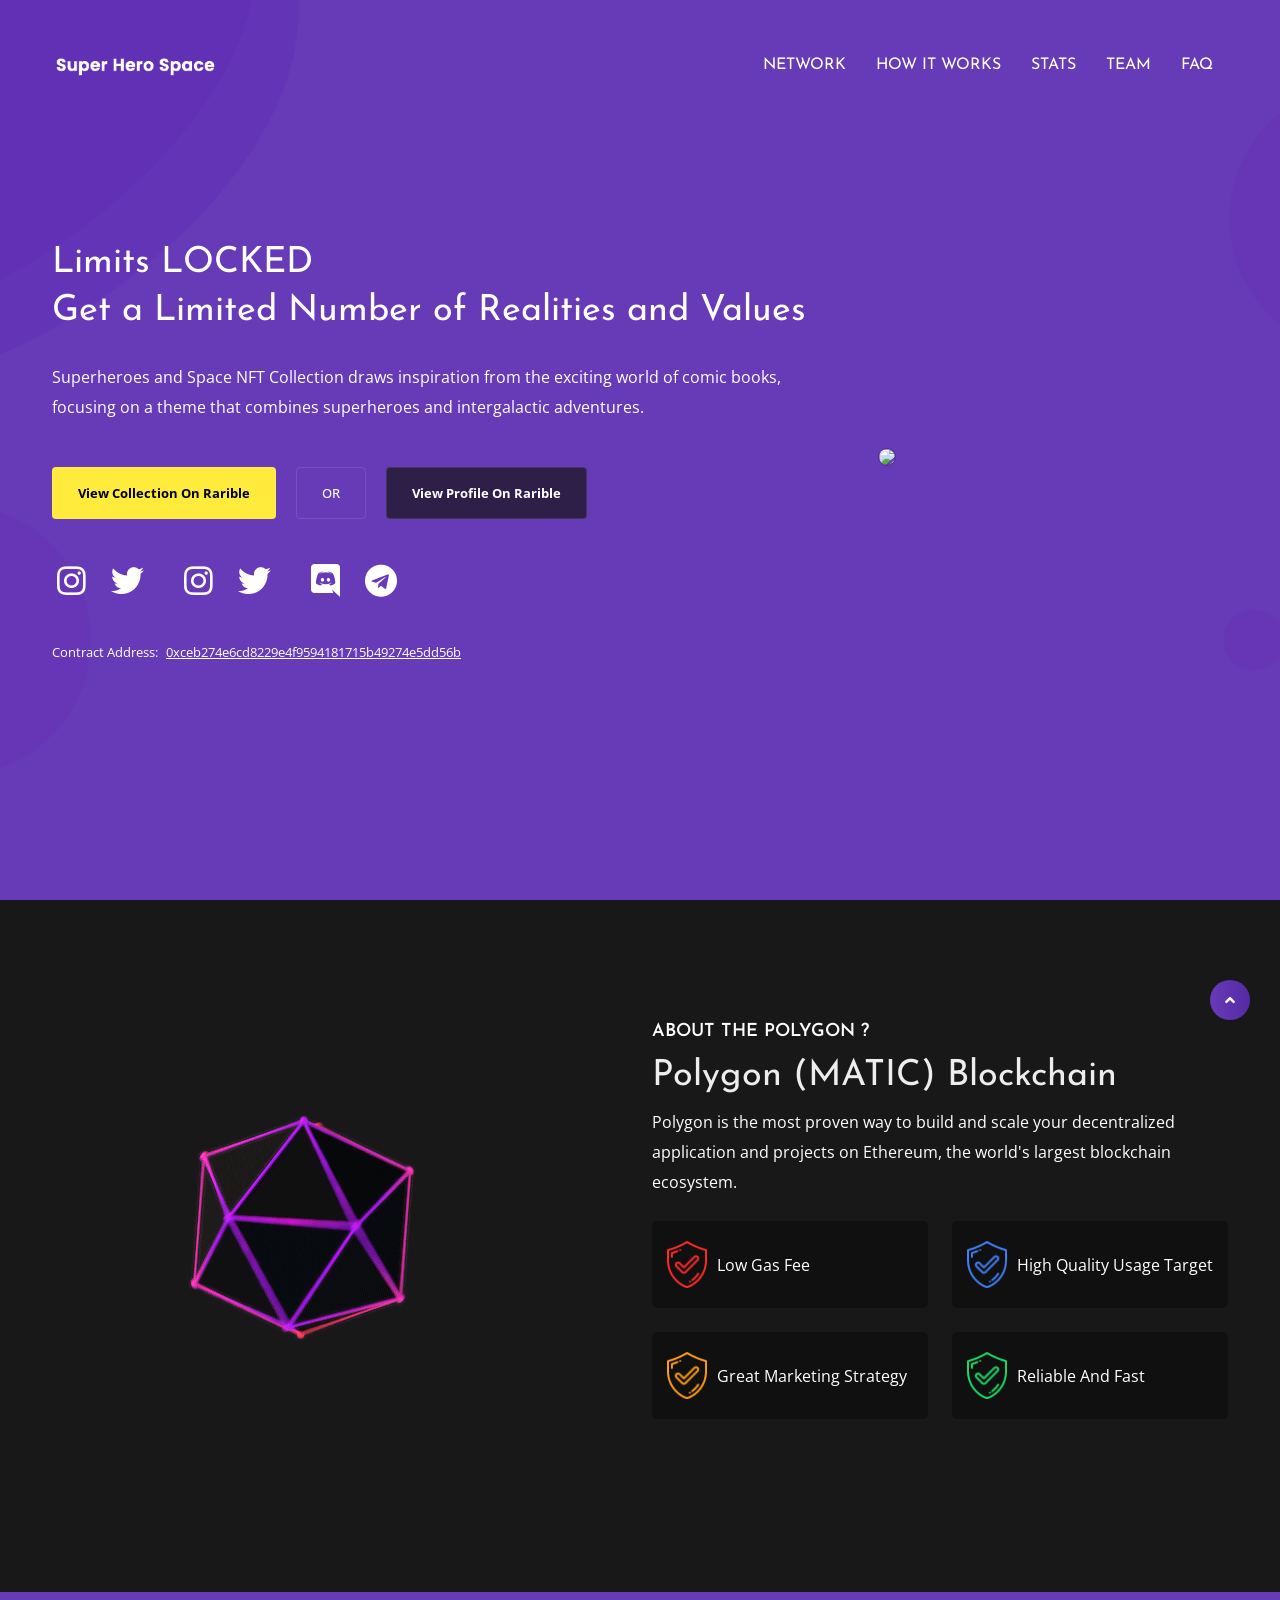
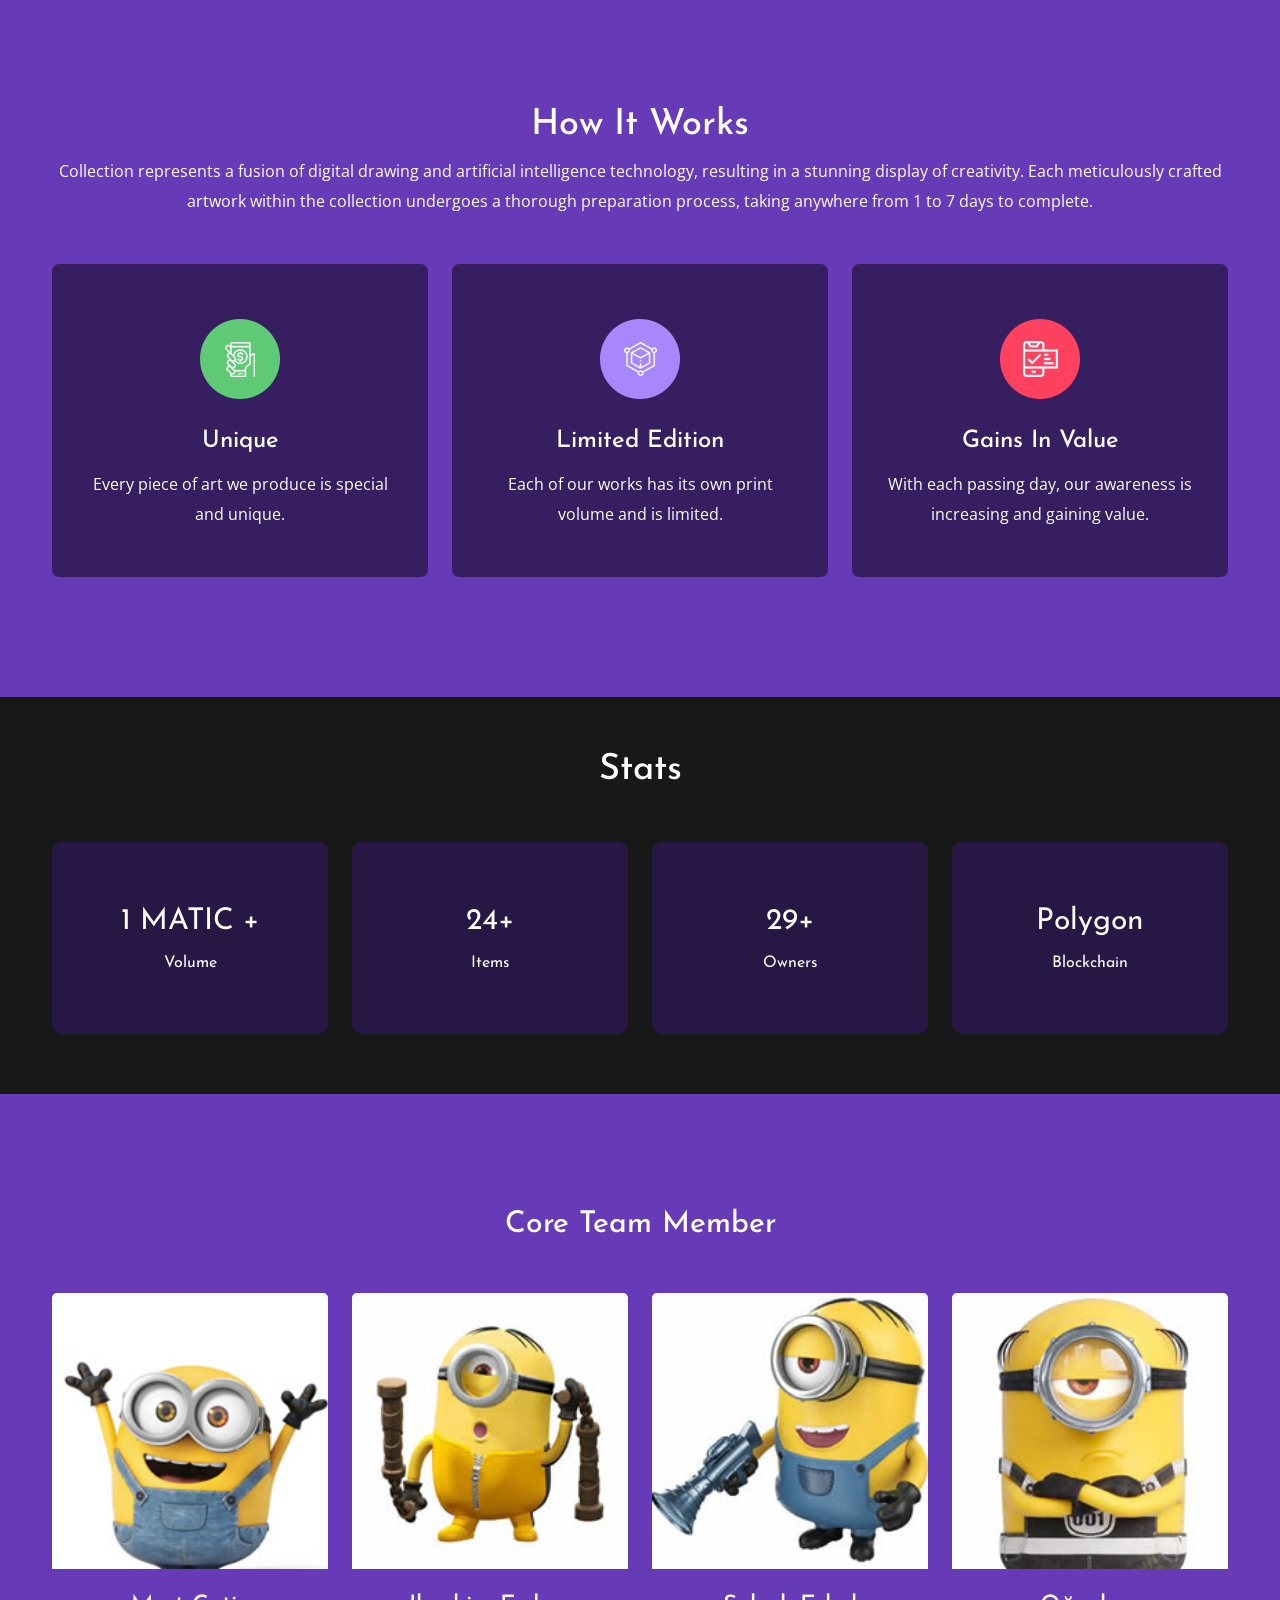
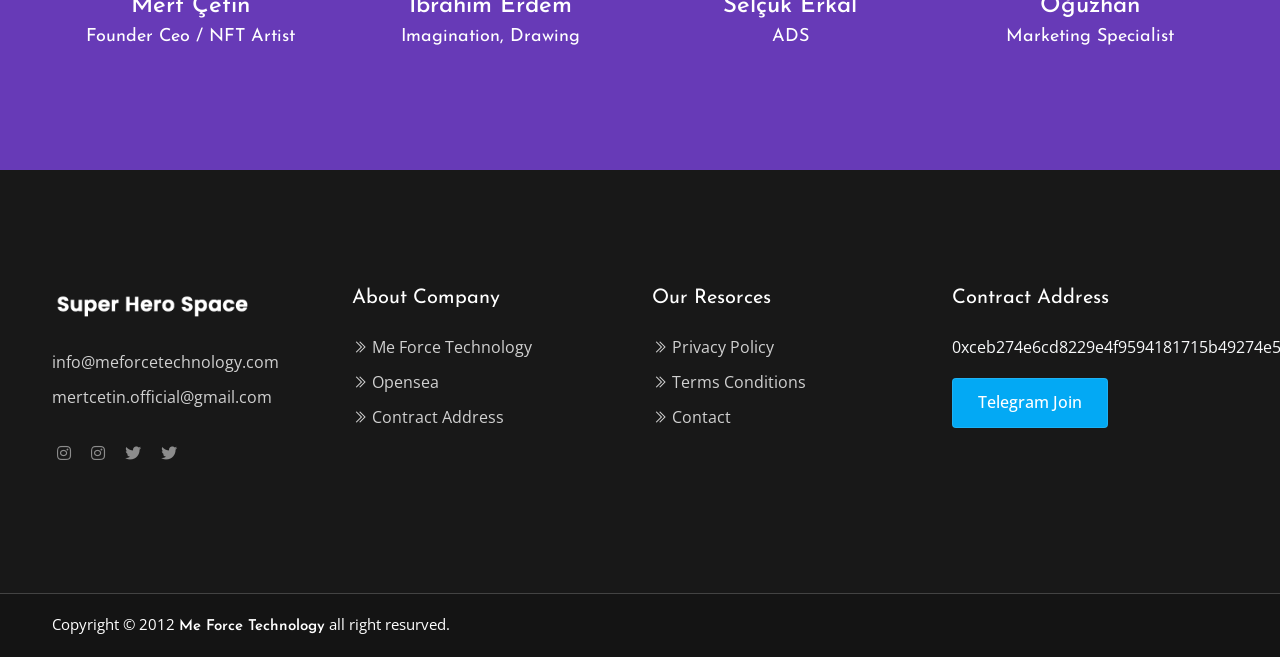
==== commit a0e1bbd3: "Update index.html" ====
--- a/docs/index.html
+++ b/docs/index.html
@@ -446,7 +446,7 @@
 </div>
 <div class="col-sm-10 col-md-6 col-lg-3">
 <div class="token__card" style="background: rgb(66 22 145 / 37%);">
-<h3 class="token__card-title">22+</h3>
+<h3 class="token__card-title">24+</h3>
 <h6 class="token__card-subtitle">Items</h6>
 </div>
 </div>
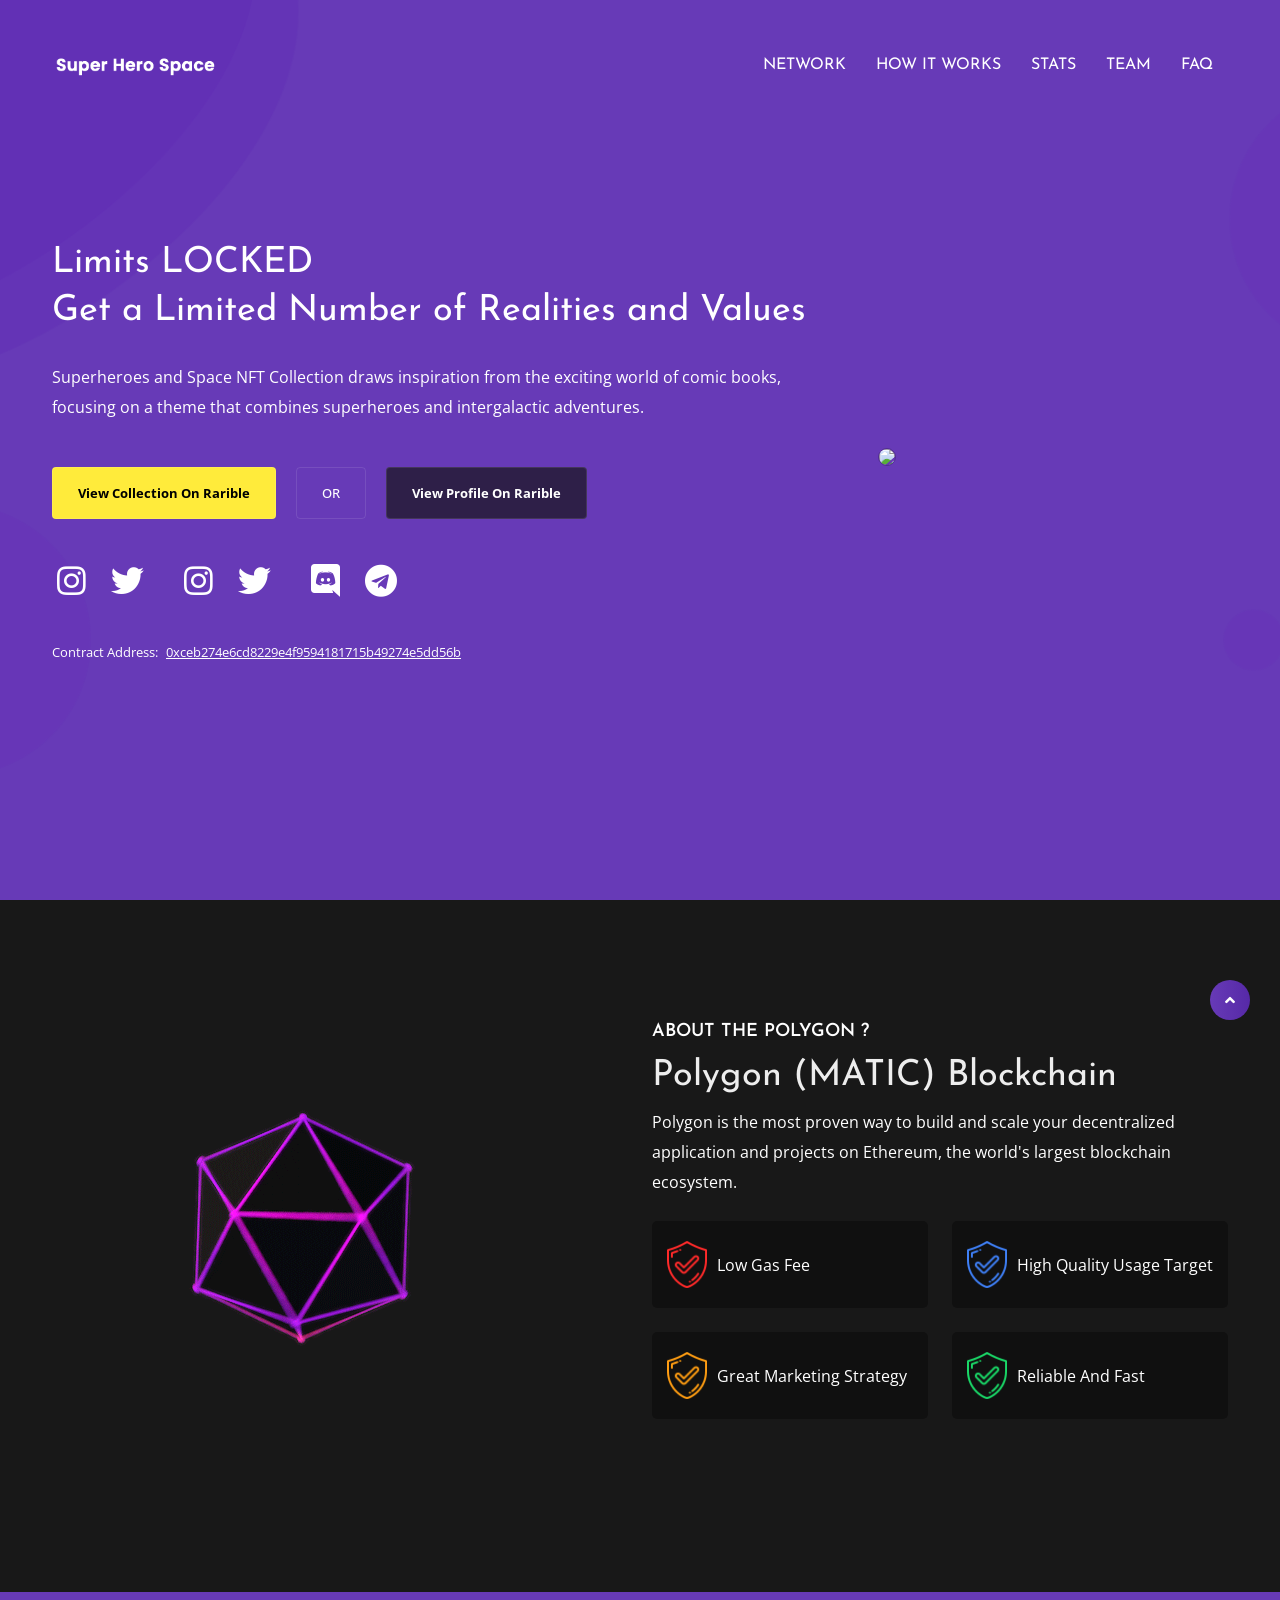
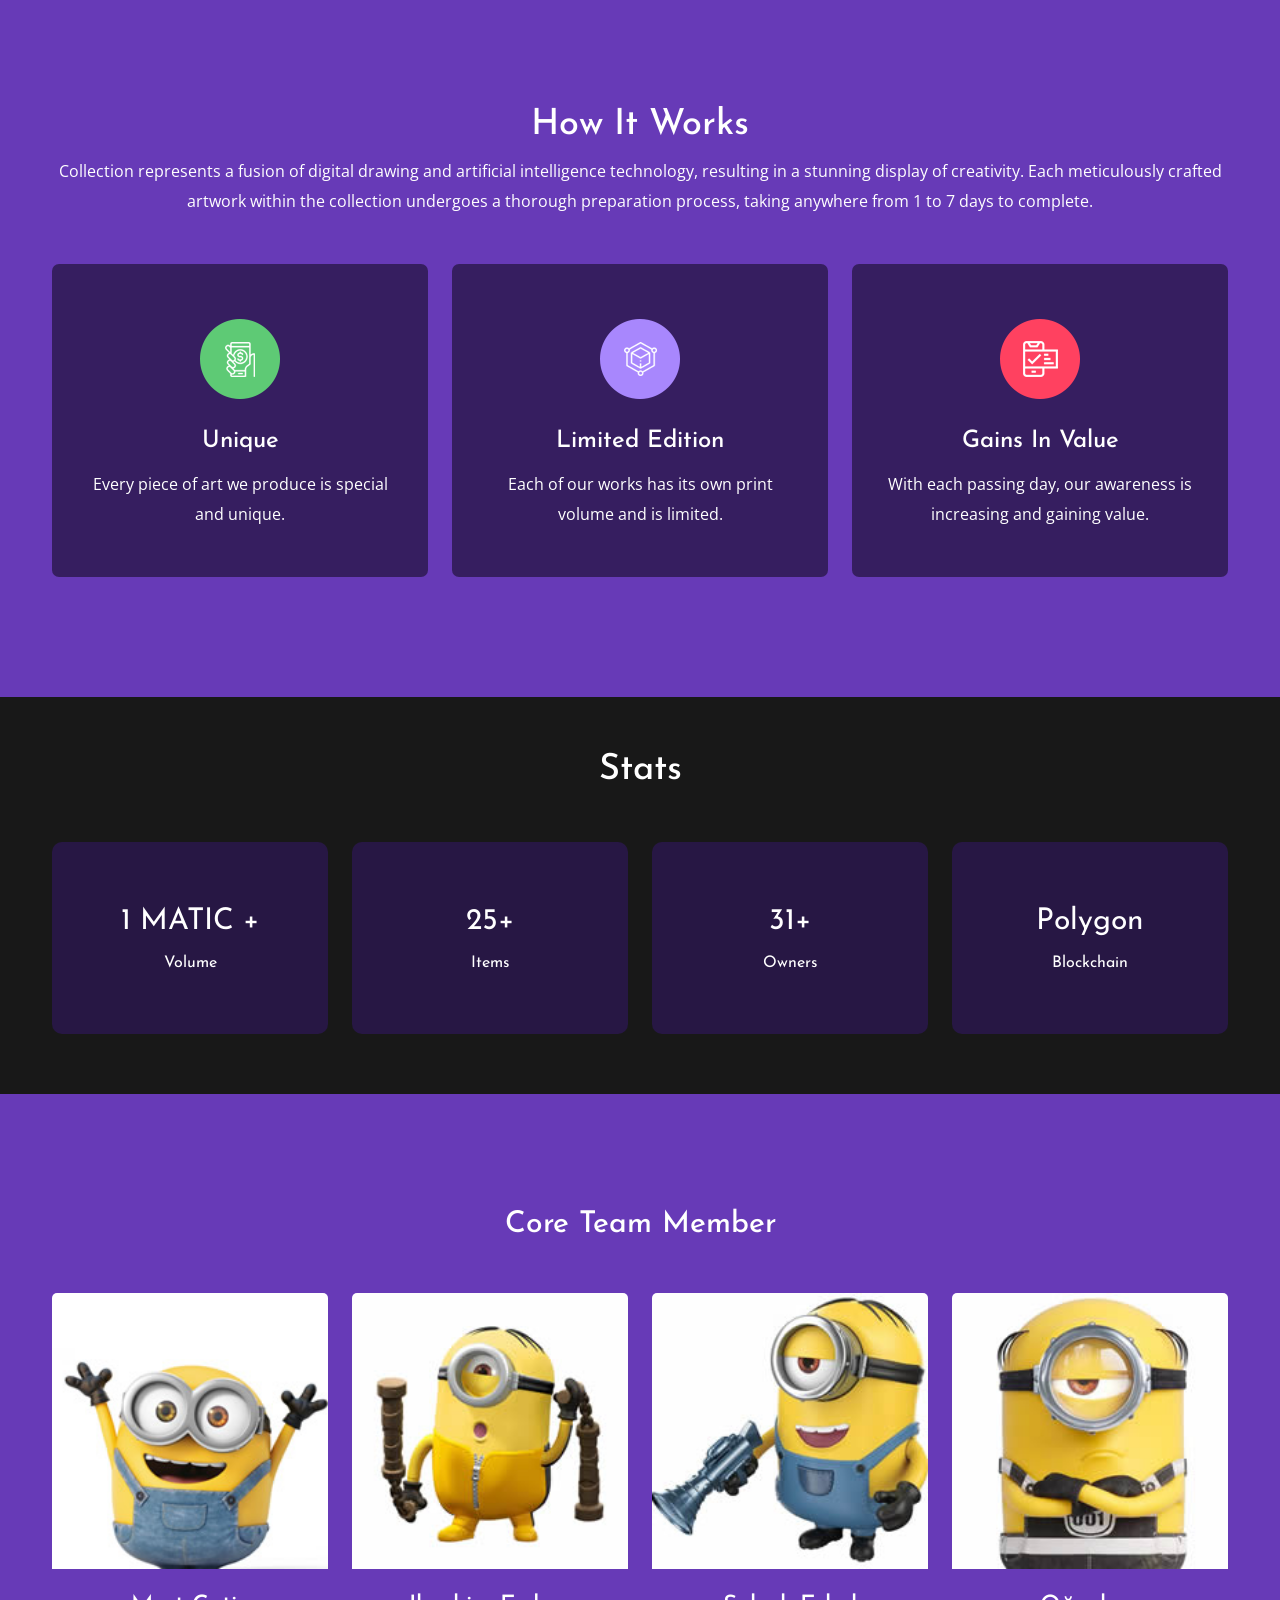
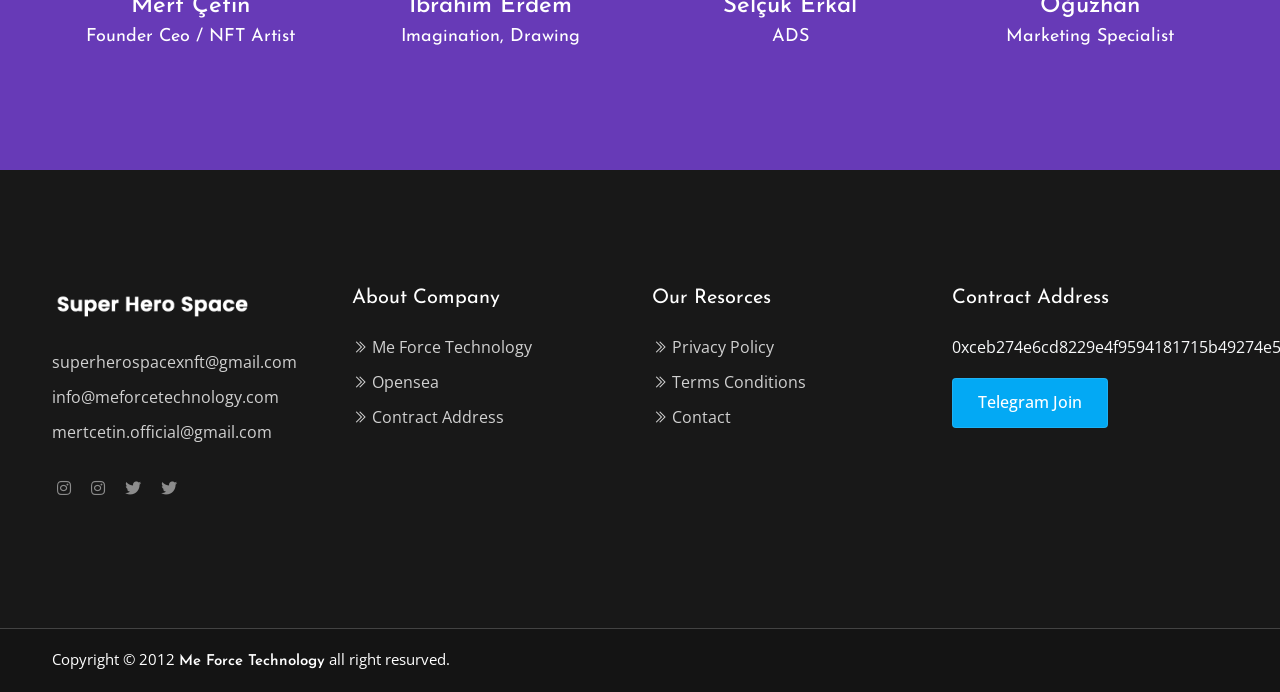
==== commit c45542db: "Update index.html" ====
--- a/docs/index.html
+++ b/docs/index.html
@@ -446,13 +446,13 @@
 </div>
 <div class="col-sm-10 col-md-6 col-lg-3">
 <div class="token__card" style="background: rgb(66 22 145 / 37%);">
-<h3 class="token__card-title">24+</h3>
+<h3 class="token__card-title">25+</h3>
 <h6 class="token__card-subtitle">Items</h6>
 </div>
 </div>
 <div class="col-sm-10 col-md-6 col-lg-3">
 <div class="token__card" style="background: rgb(66 22 145 / 37%);">
-<h3 class="token__card-title">29+</h3>
+<h3 class="token__card-title">31+</h3>
 <h6 class="token__card-subtitle">Owners</h6>
 </div>
 </div>
@@ -584,6 +584,9 @@
 </a>
 </div>
 <ul class="footer__links widget__contacts">
+<li>
+<a href="Mailto:superherospacexnft@gmail.com">superherospacexnft@gmail.com</a>
+</li>
 <li>
 <a href="Mailto:info@meforcetechnology.com">info@meforcetechnology.com</a>
 </li>
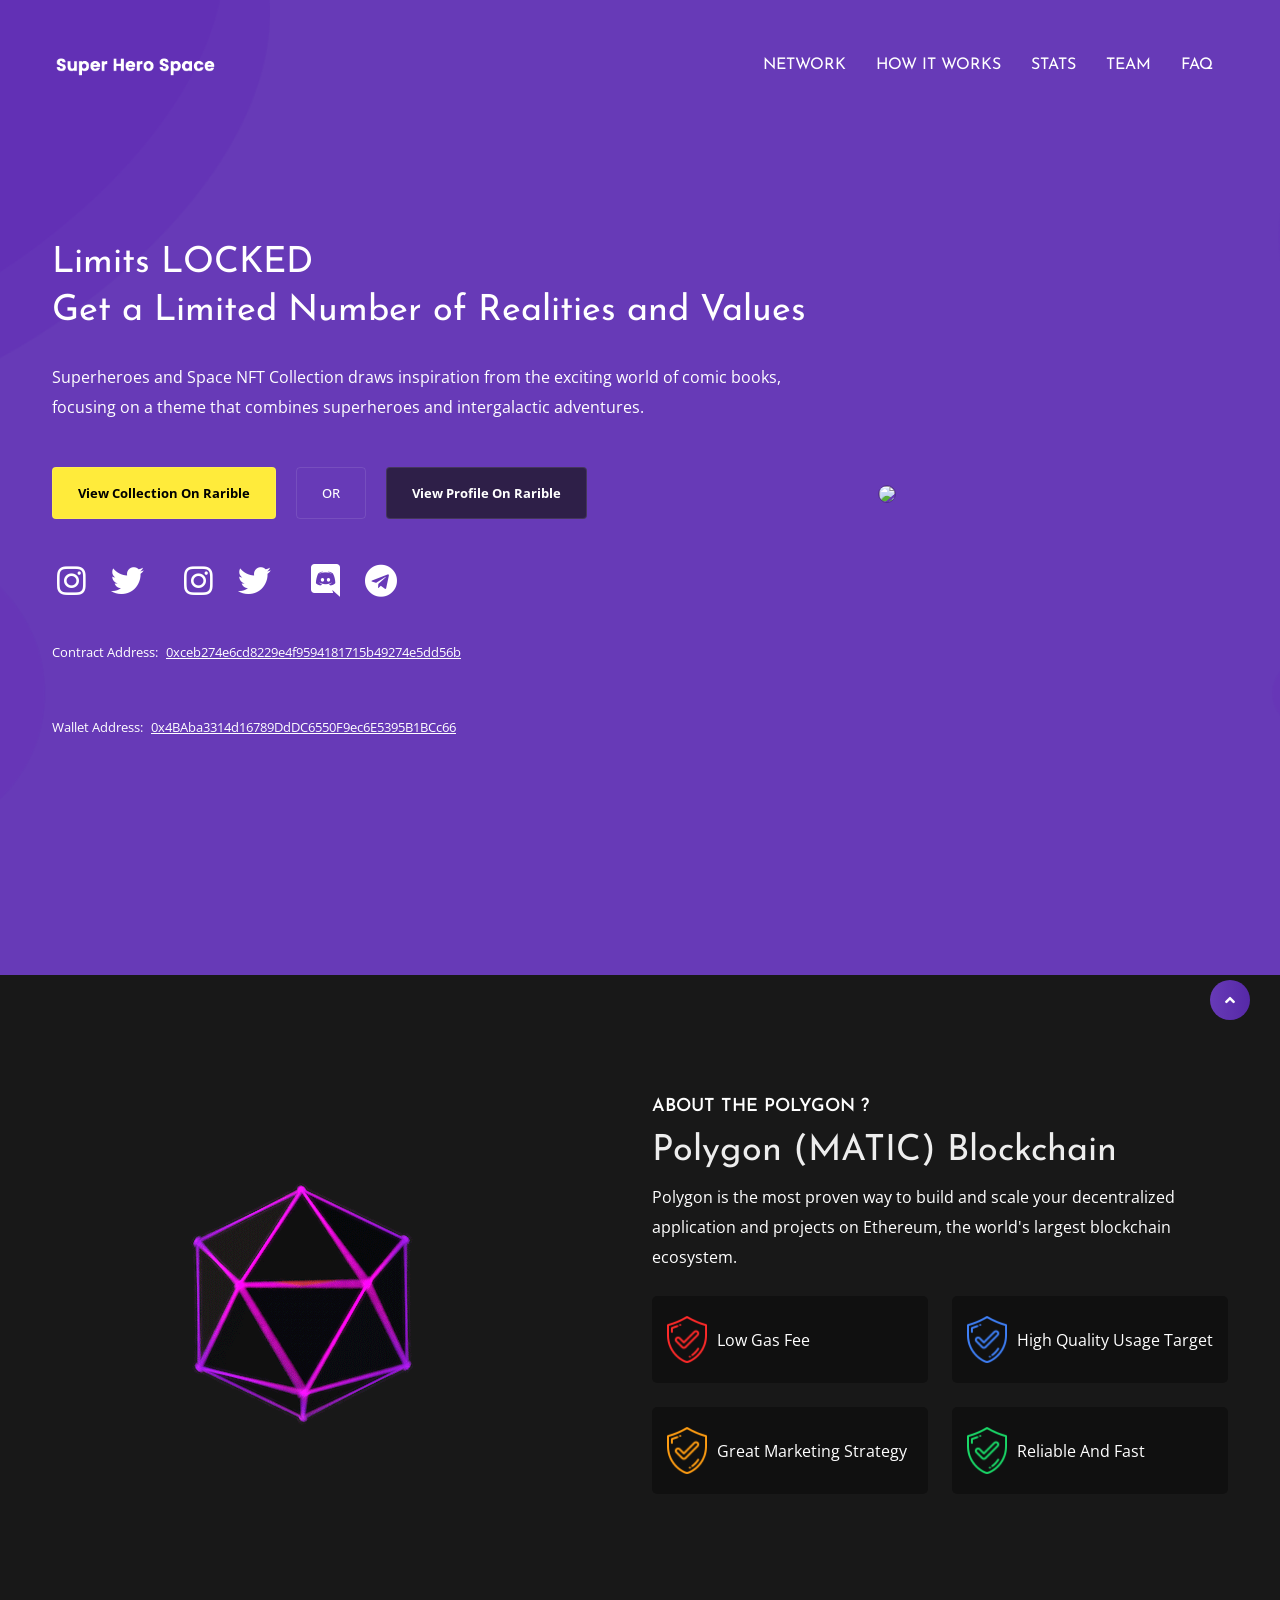
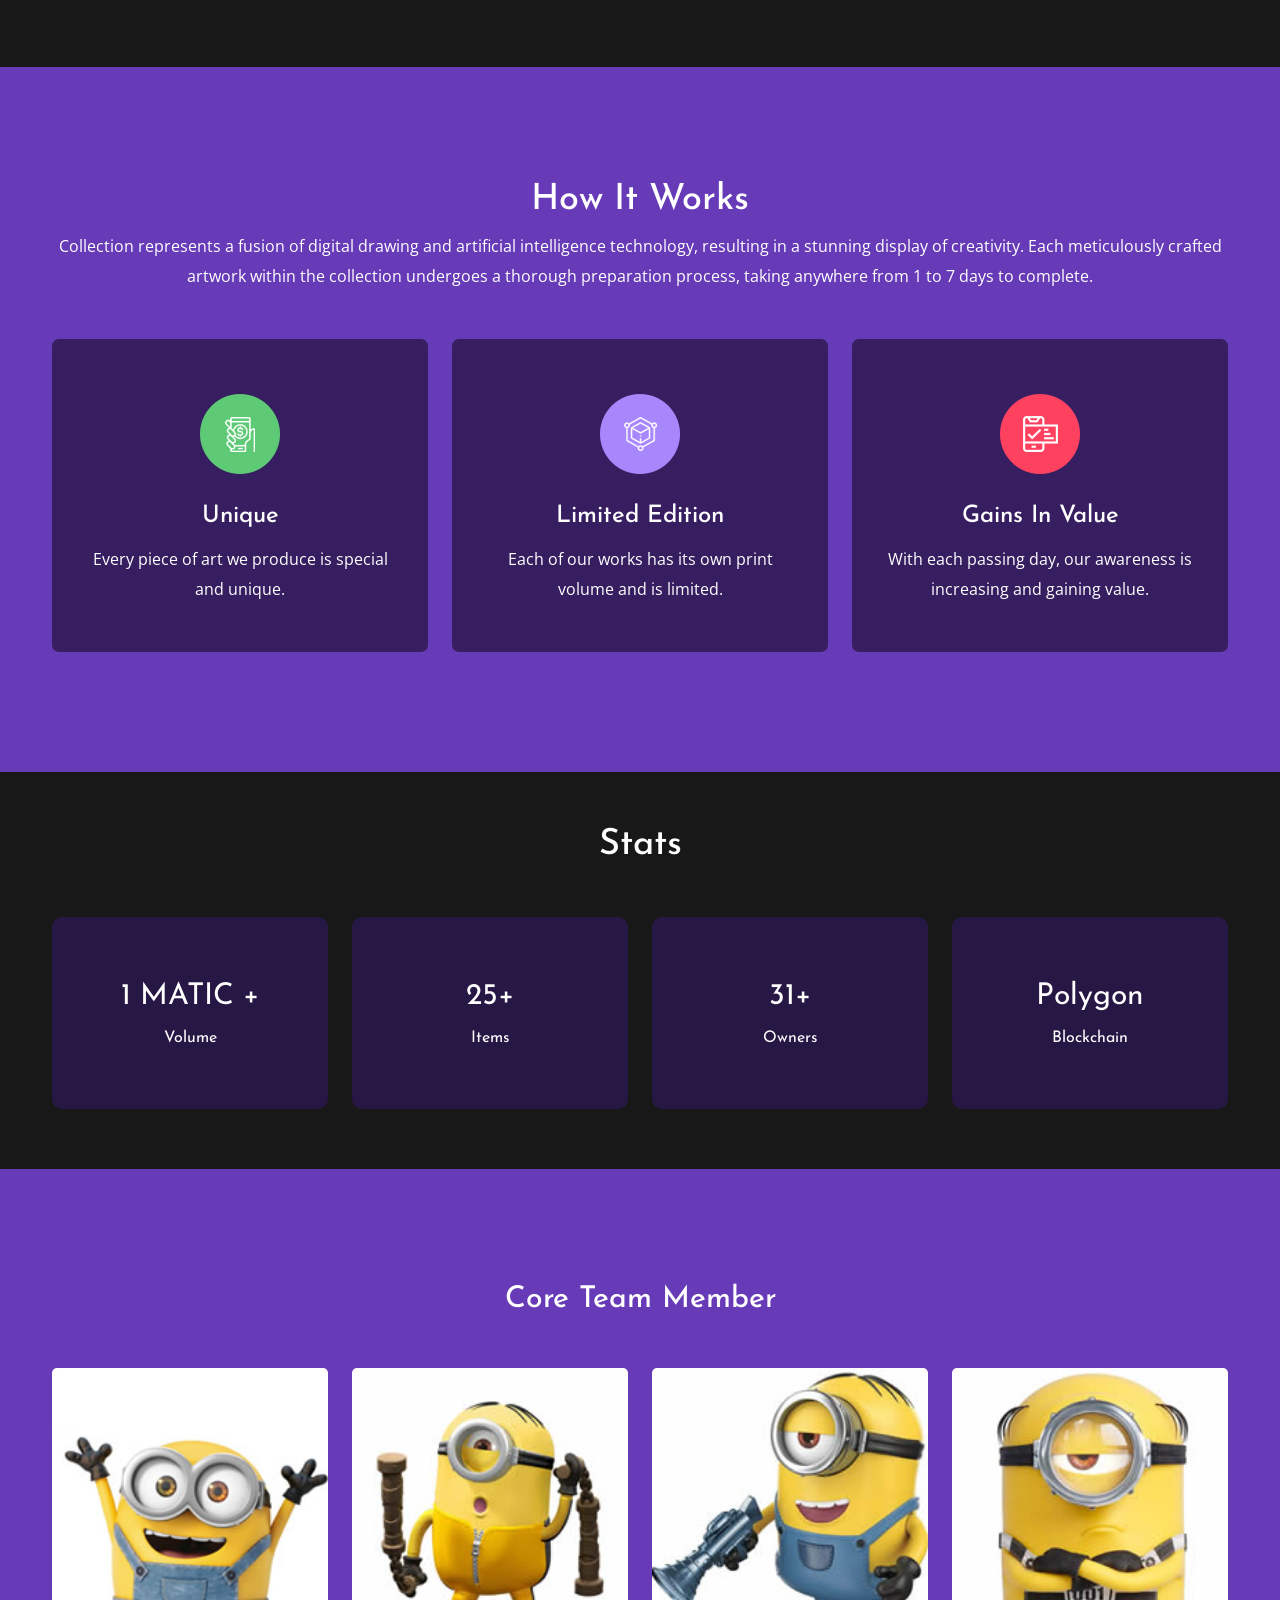
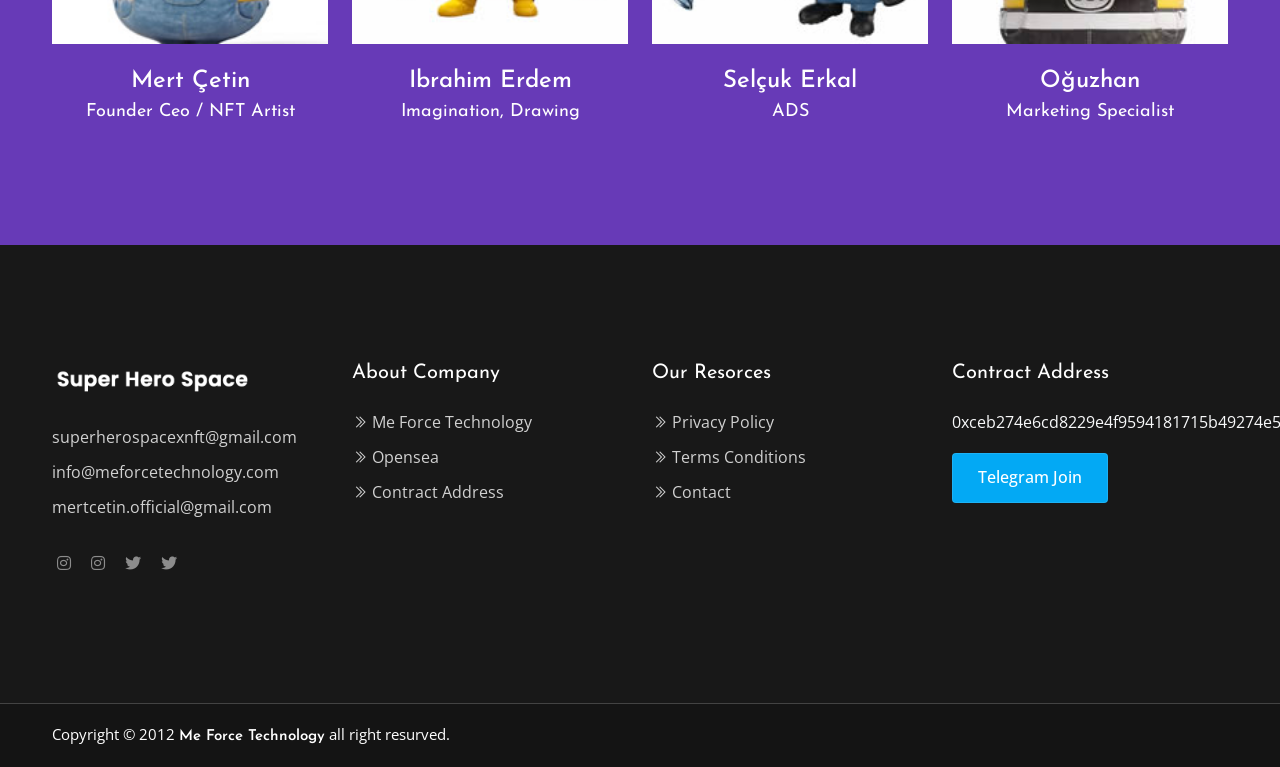
==== commit 3ad67d09: "Update index.html" ====
--- a/docs/index.html
+++ b/docs/index.html
@@ -193,6 +193,9 @@
 
 <p class="hero-txt" style="margin-top: 27px;font-size: 13px;">
 Contract Address: <a style="margin-left: 5px;" target="_blank" href="https://polygonscan.com/address/0xceb274e6cd8229e4f9594181715b49274e5dd56b">0xceb274e6cd8229e4f9594181715b49274e5dd56b</a>
+</p>
+<p class="hero-txt" style="margin-top: 18px;font-size: 13px;">
+Wallet Address: <a style="margin-left: 5px;" target="_blank" href="https://polygonscan.com/address/0x4BAba3314d16789DdDC6550F9ec6E5395B1BCc66">0x4BAba3314d16789DdDC6550F9ec6E5395B1BCc66</a>
 </p>
 </div>
 
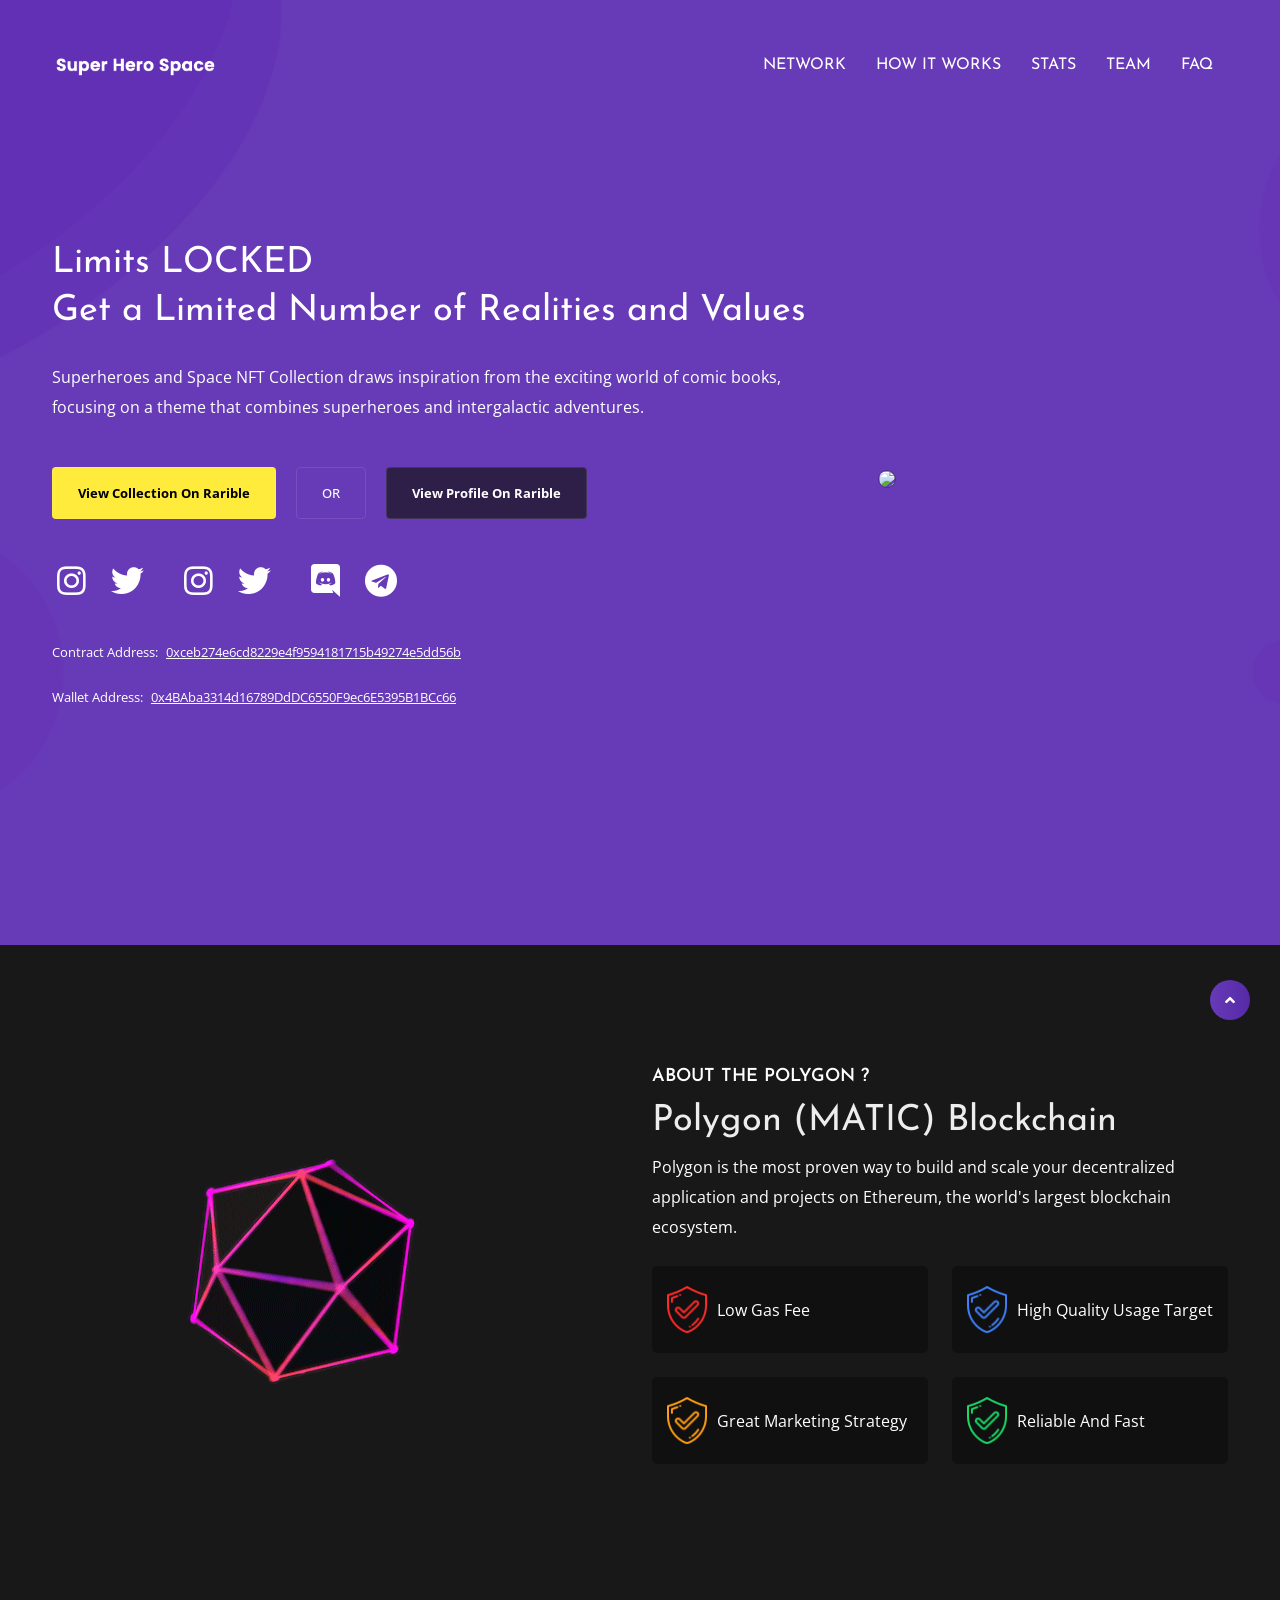
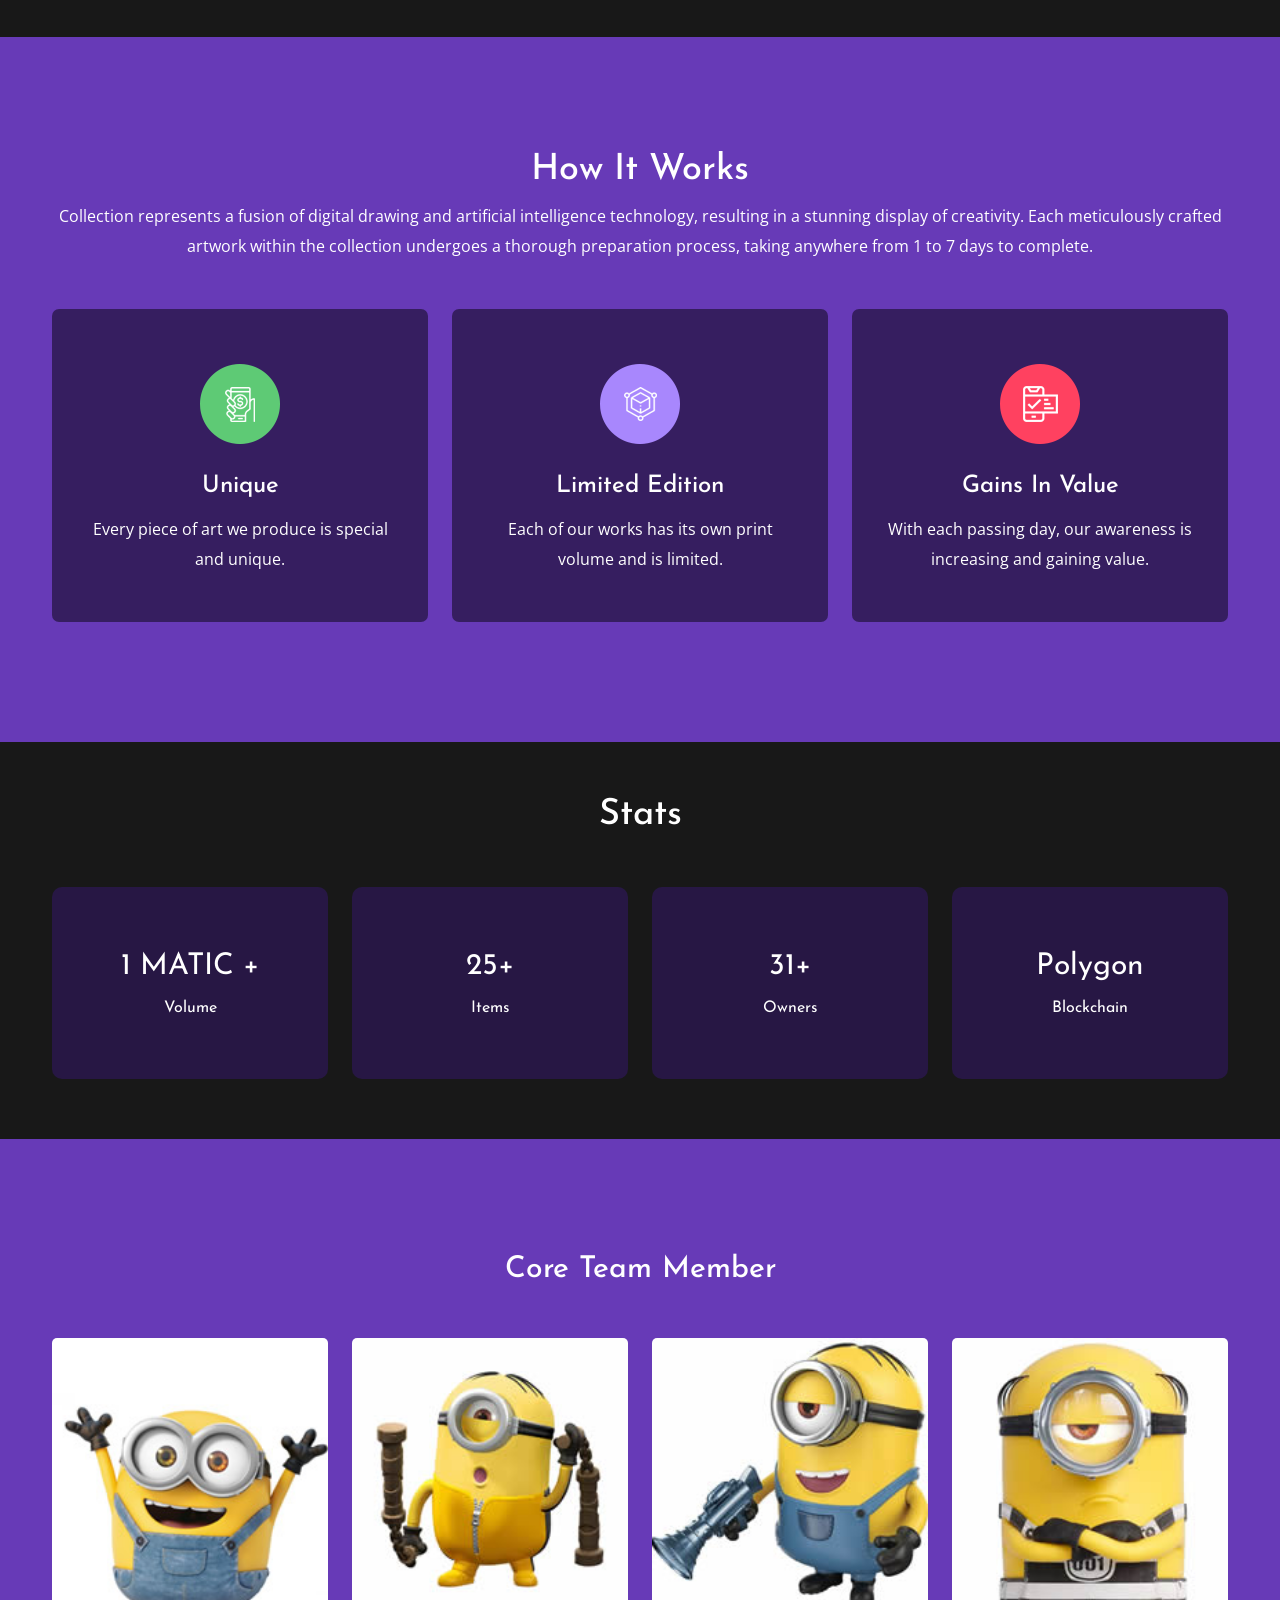
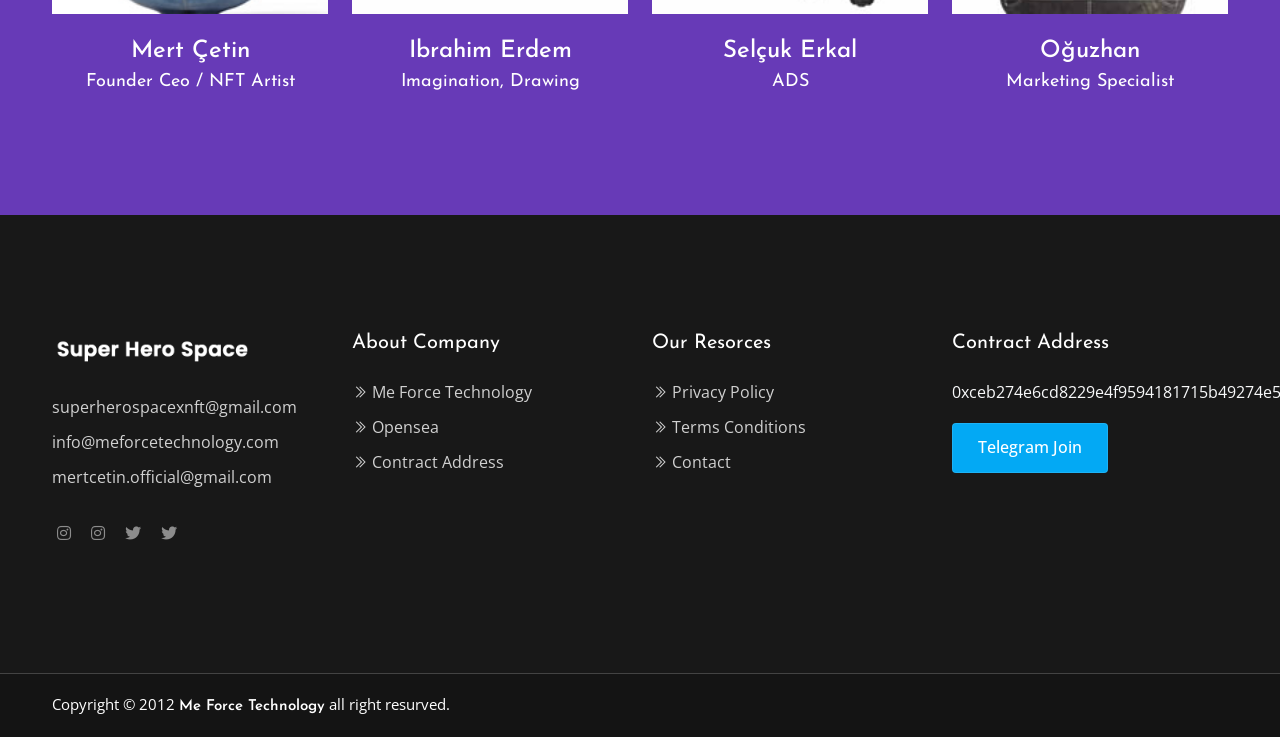
==== commit 66bda128: "Update index.html" ====
--- a/docs/index.html
+++ b/docs/index.html
@@ -191,10 +191,10 @@
 </ul>
 
 
-<p class="hero-txt" style="margin-top: 27px;font-size: 13px;">
+<p class="hero-txt" style="margin-top: 27px;font-size: 13px;    margin-bottom: 15px;">
 Contract Address: <a style="margin-left: 5px;" target="_blank" href="https://polygonscan.com/address/0xceb274e6cd8229e4f9594181715b49274e5dd56b">0xceb274e6cd8229e4f9594181715b49274e5dd56b</a>
 </p>
-<p class="hero-txt" style="margin-top: 18px;font-size: 13px;">
+<p class="hero-txt" style="margin-top: 0px;font-size: 13px;">
 Wallet Address: <a style="margin-left: 5px;" target="_blank" href="https://polygonscan.com/address/0x4BAba3314d16789DdDC6550F9ec6E5395B1BCc66">0x4BAba3314d16789DdDC6550F9ec6E5395B1BCc66</a>
 </p>
 </div>
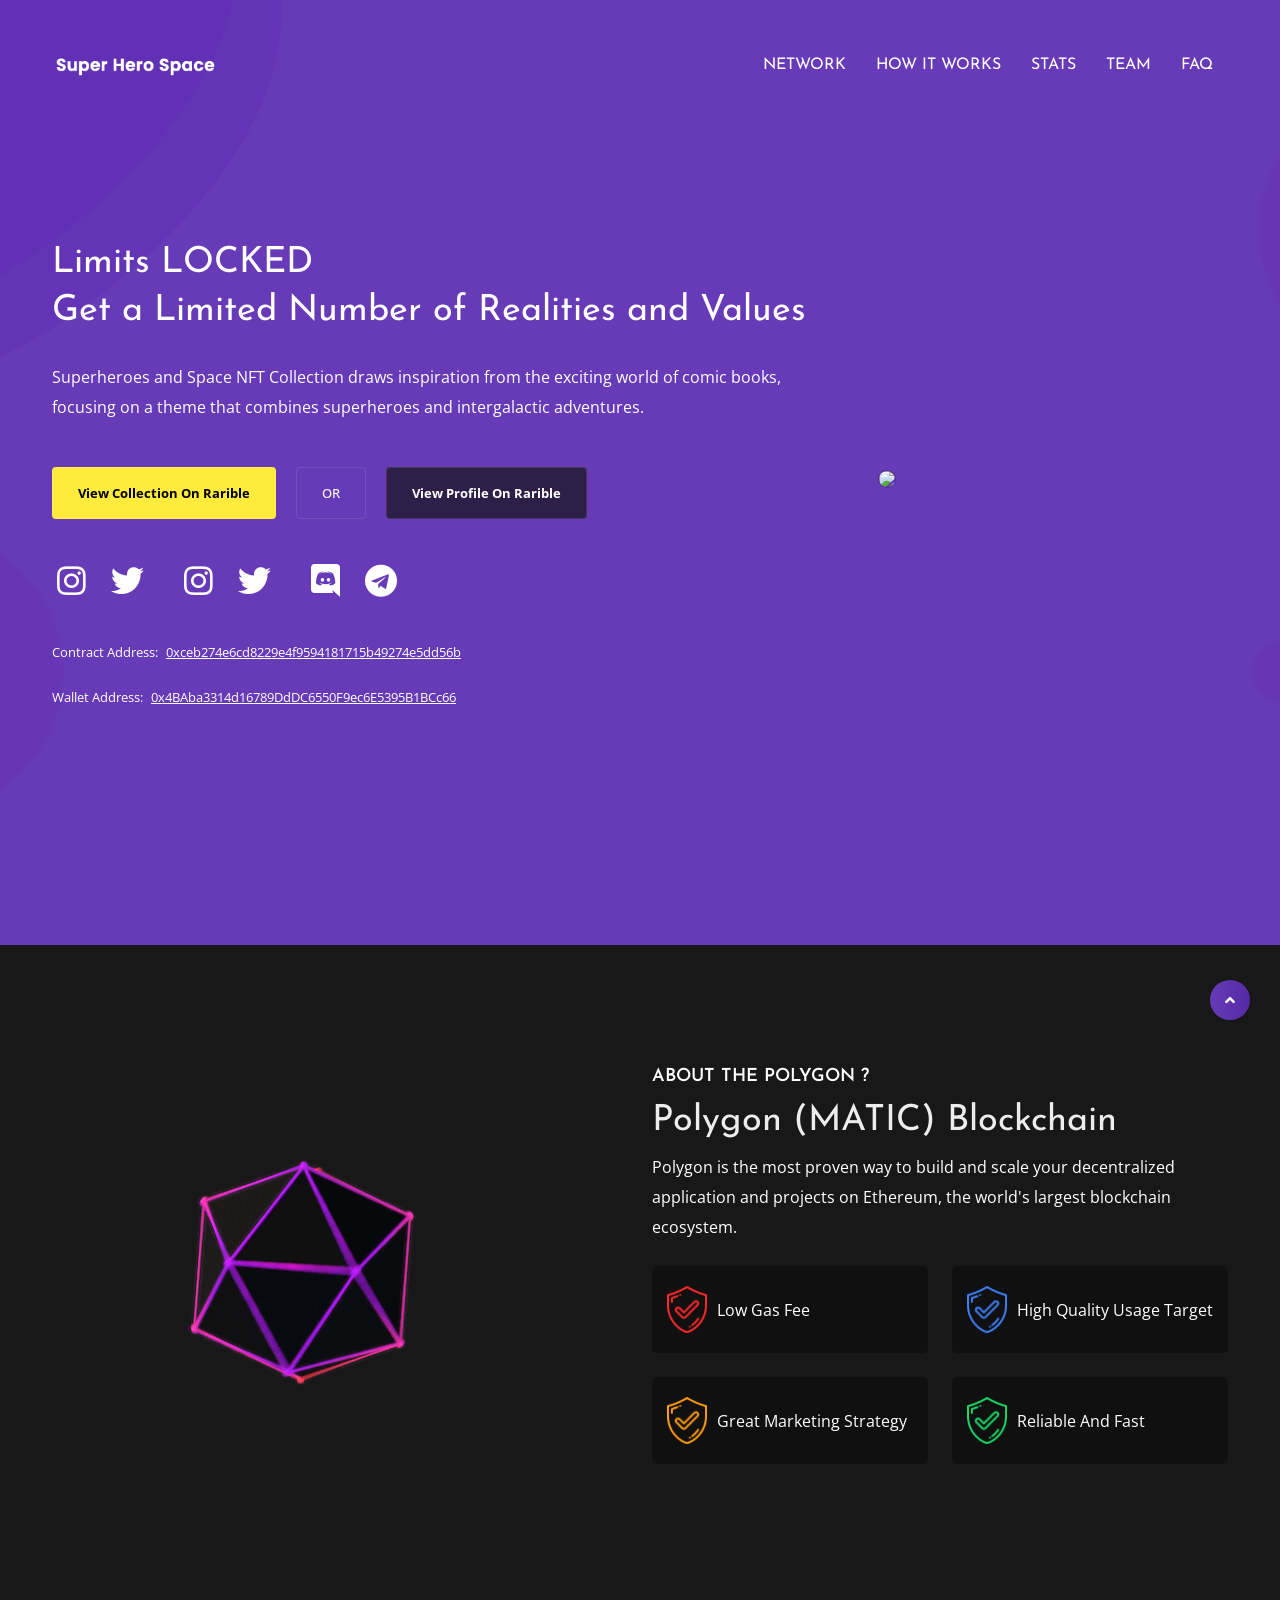
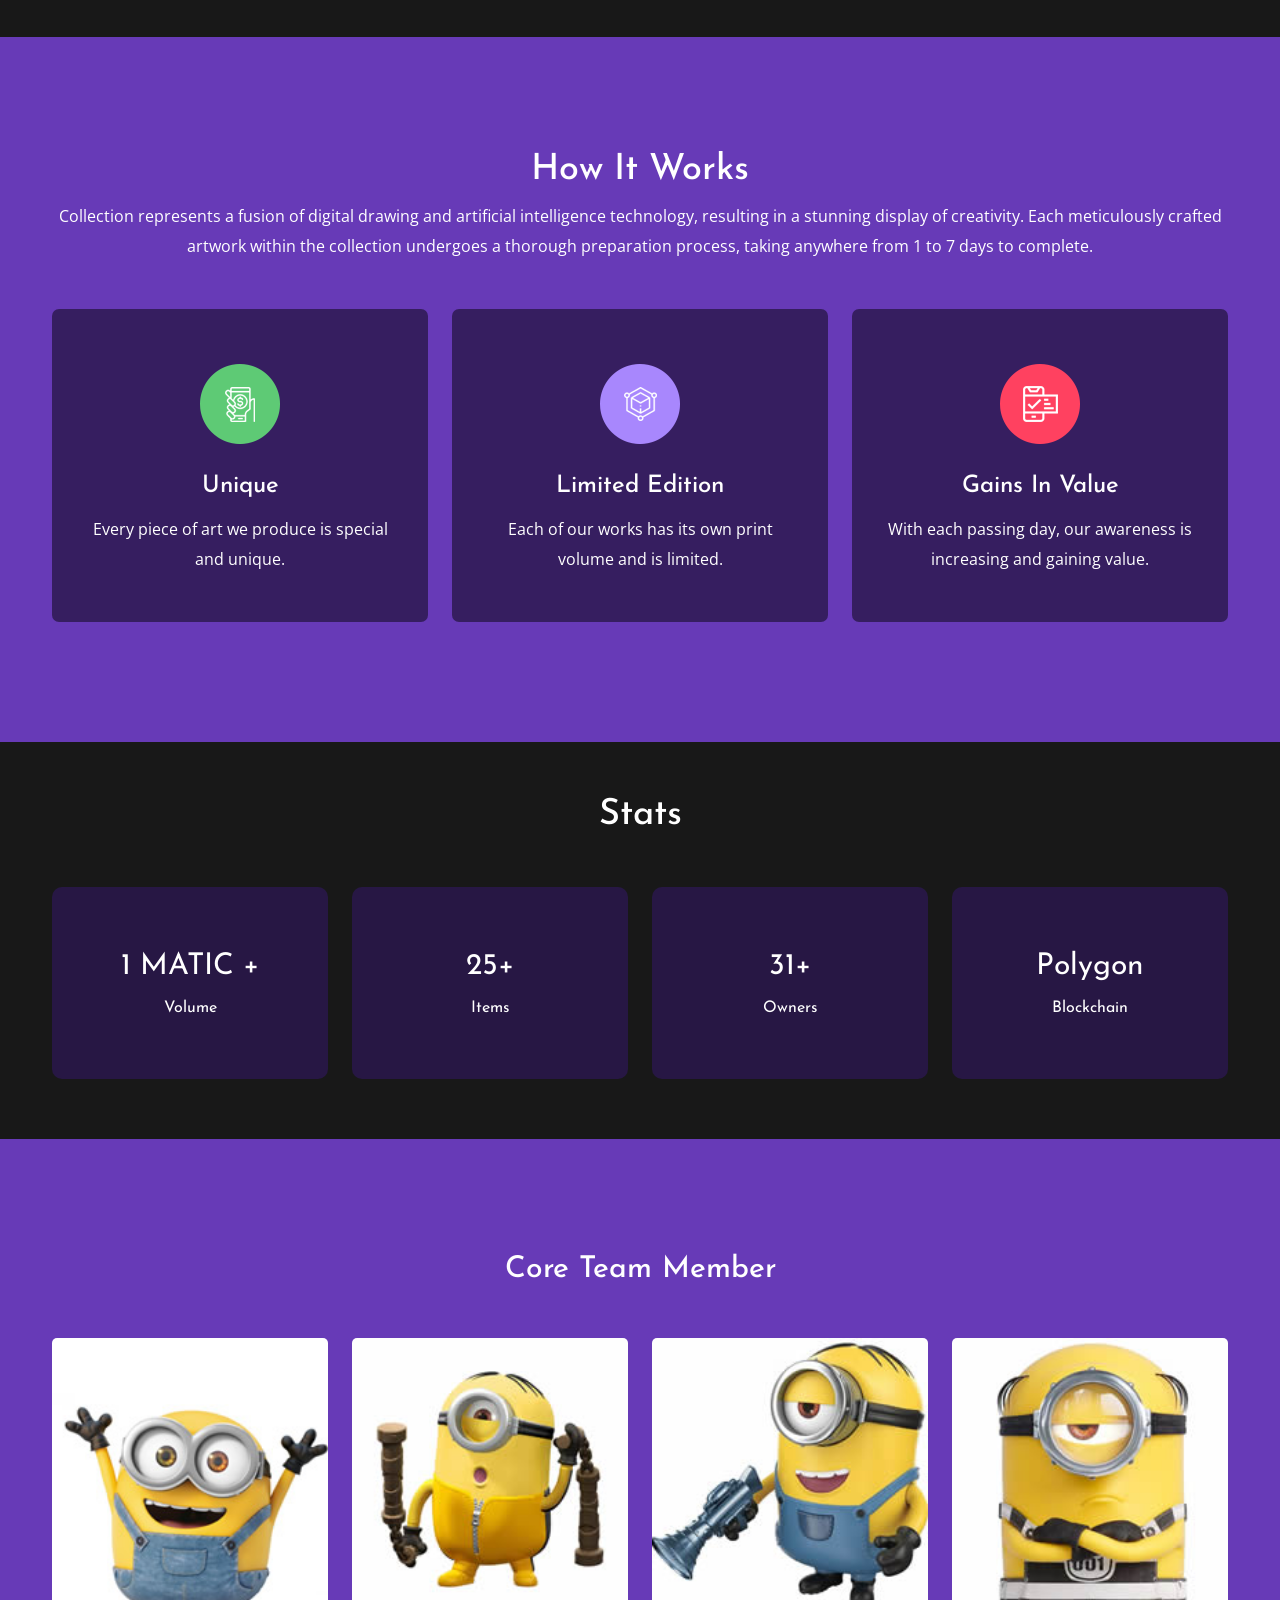
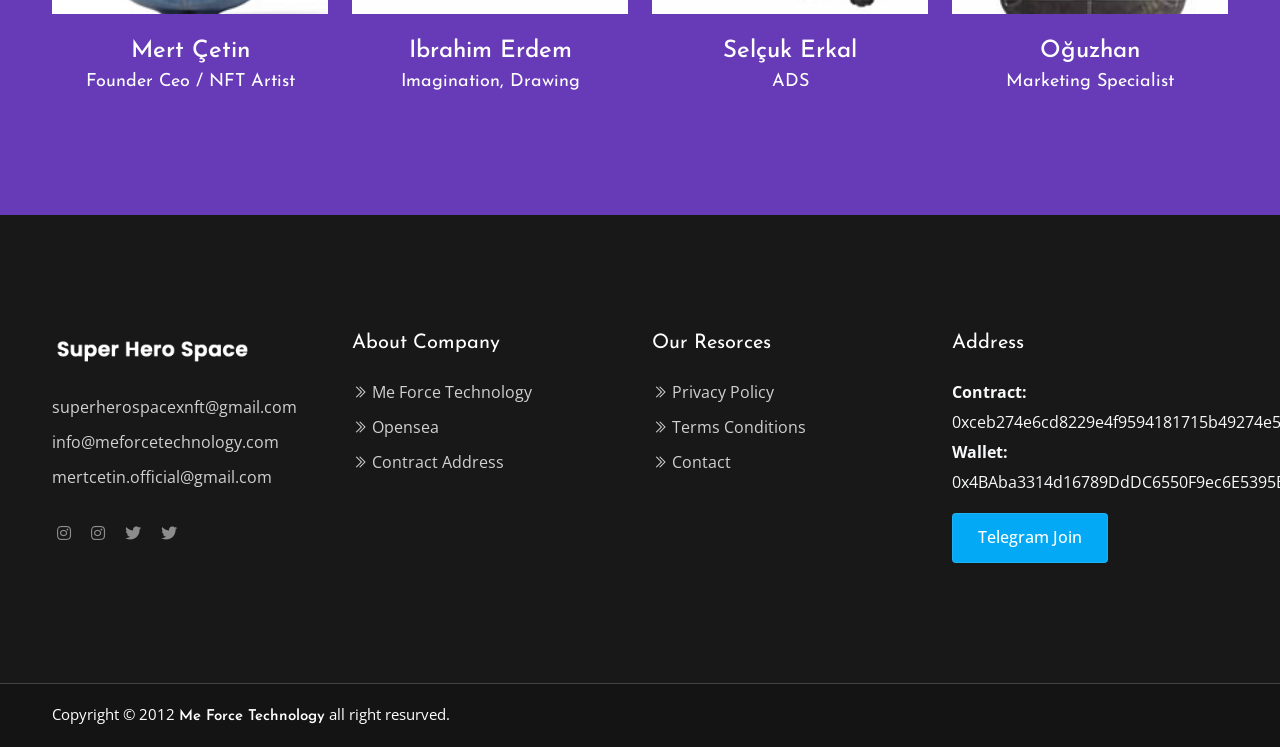
==== commit a0fd585c: "Update index.html" ====
--- a/docs/index.html
+++ b/docs/index.html
@@ -663,9 +663,12 @@
 
 <div class="col-lg-3 col-sm-6">
 <div class="text-start footer-widget text-light">
-<h6 class="footer__title text-white">Contract Address</h6>
-<p>
-0xceb274e6cd8229e4f9594181715b49274e5dd56b
+<h6 class="footer__title text-white"> Address</h6>
+<p>
+<b>Contract:</b> 0xceb274e6cd8229e4f9594181715b49274e5dd56b
+</p>
+<p>
+<b>Wallet:</b> 0x4BAba3314d16789DdDC6550F9ec6E5395B1BCc66
 </p>
 <form class="subscribe-form-2 mt-3">
 <a target="_blank" href="https://t.me/+JW_GLO3FHYc4OWQ8" rel="nofollow">
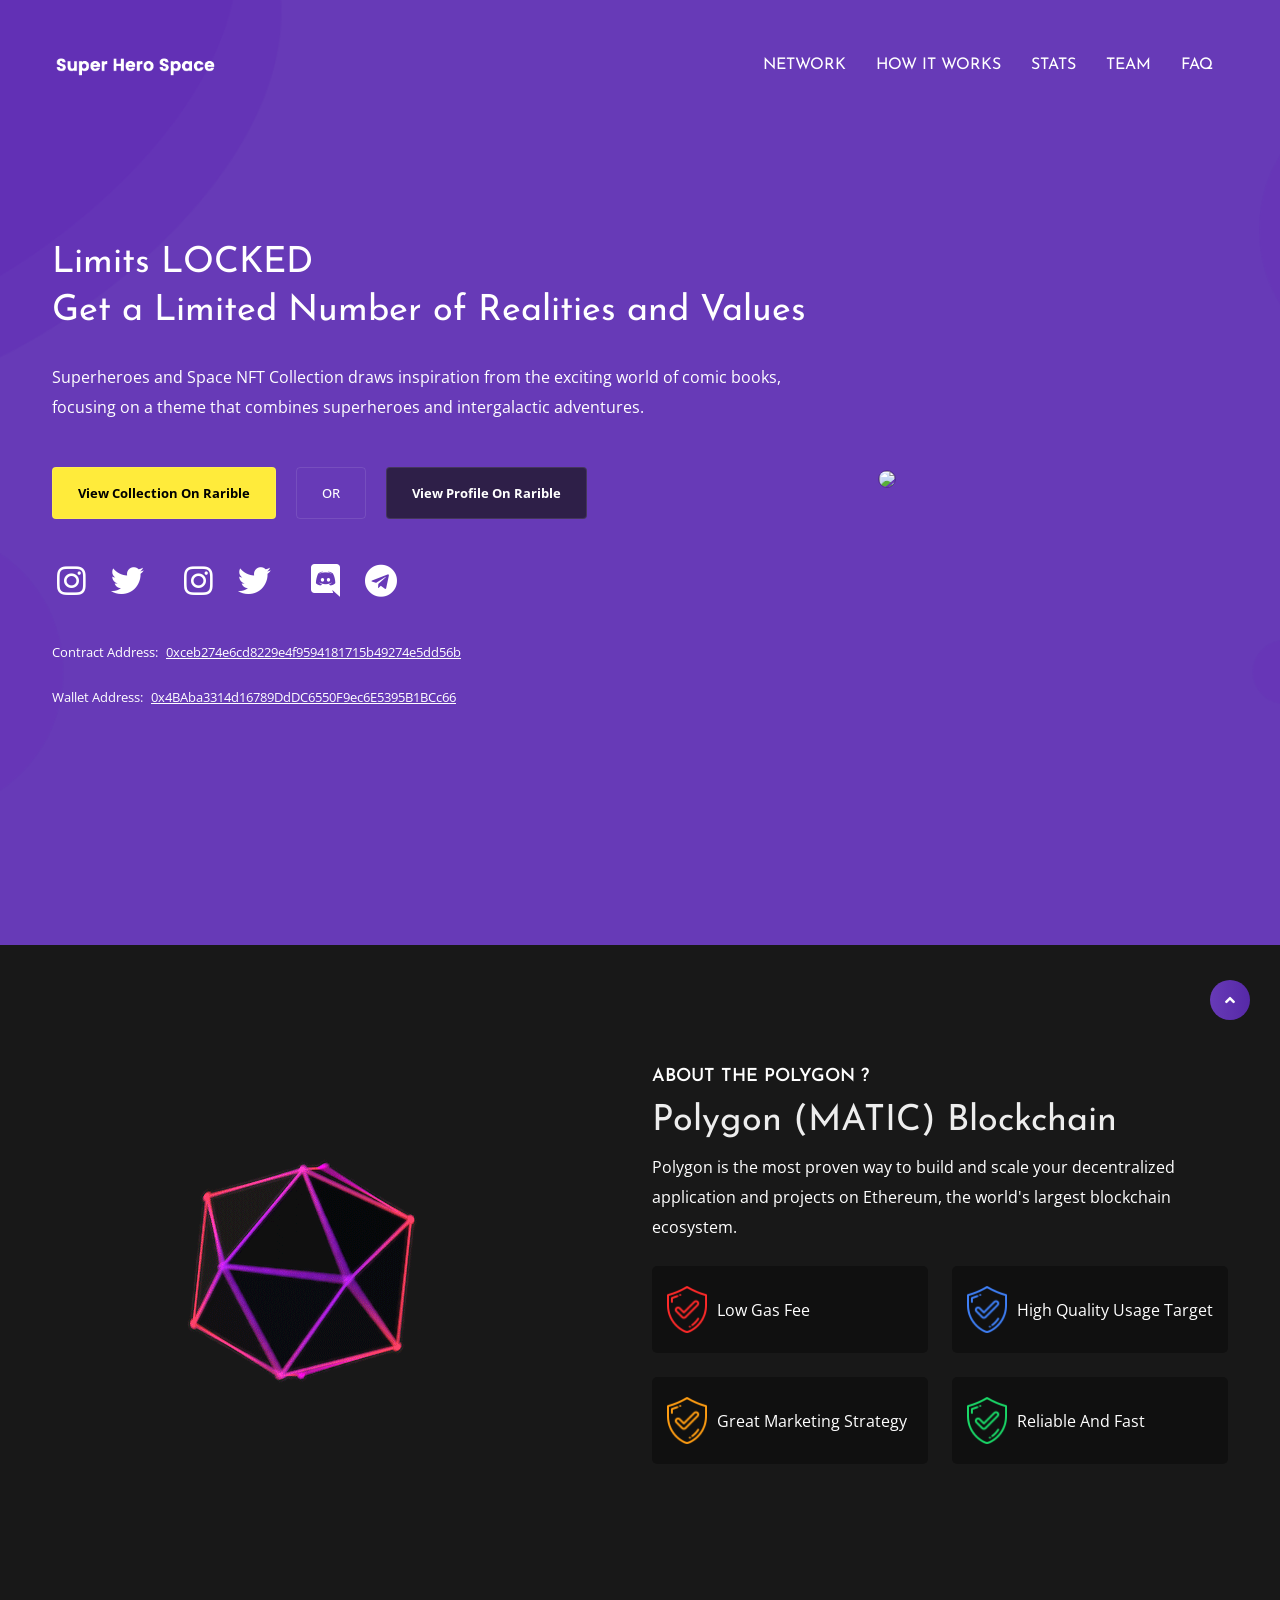
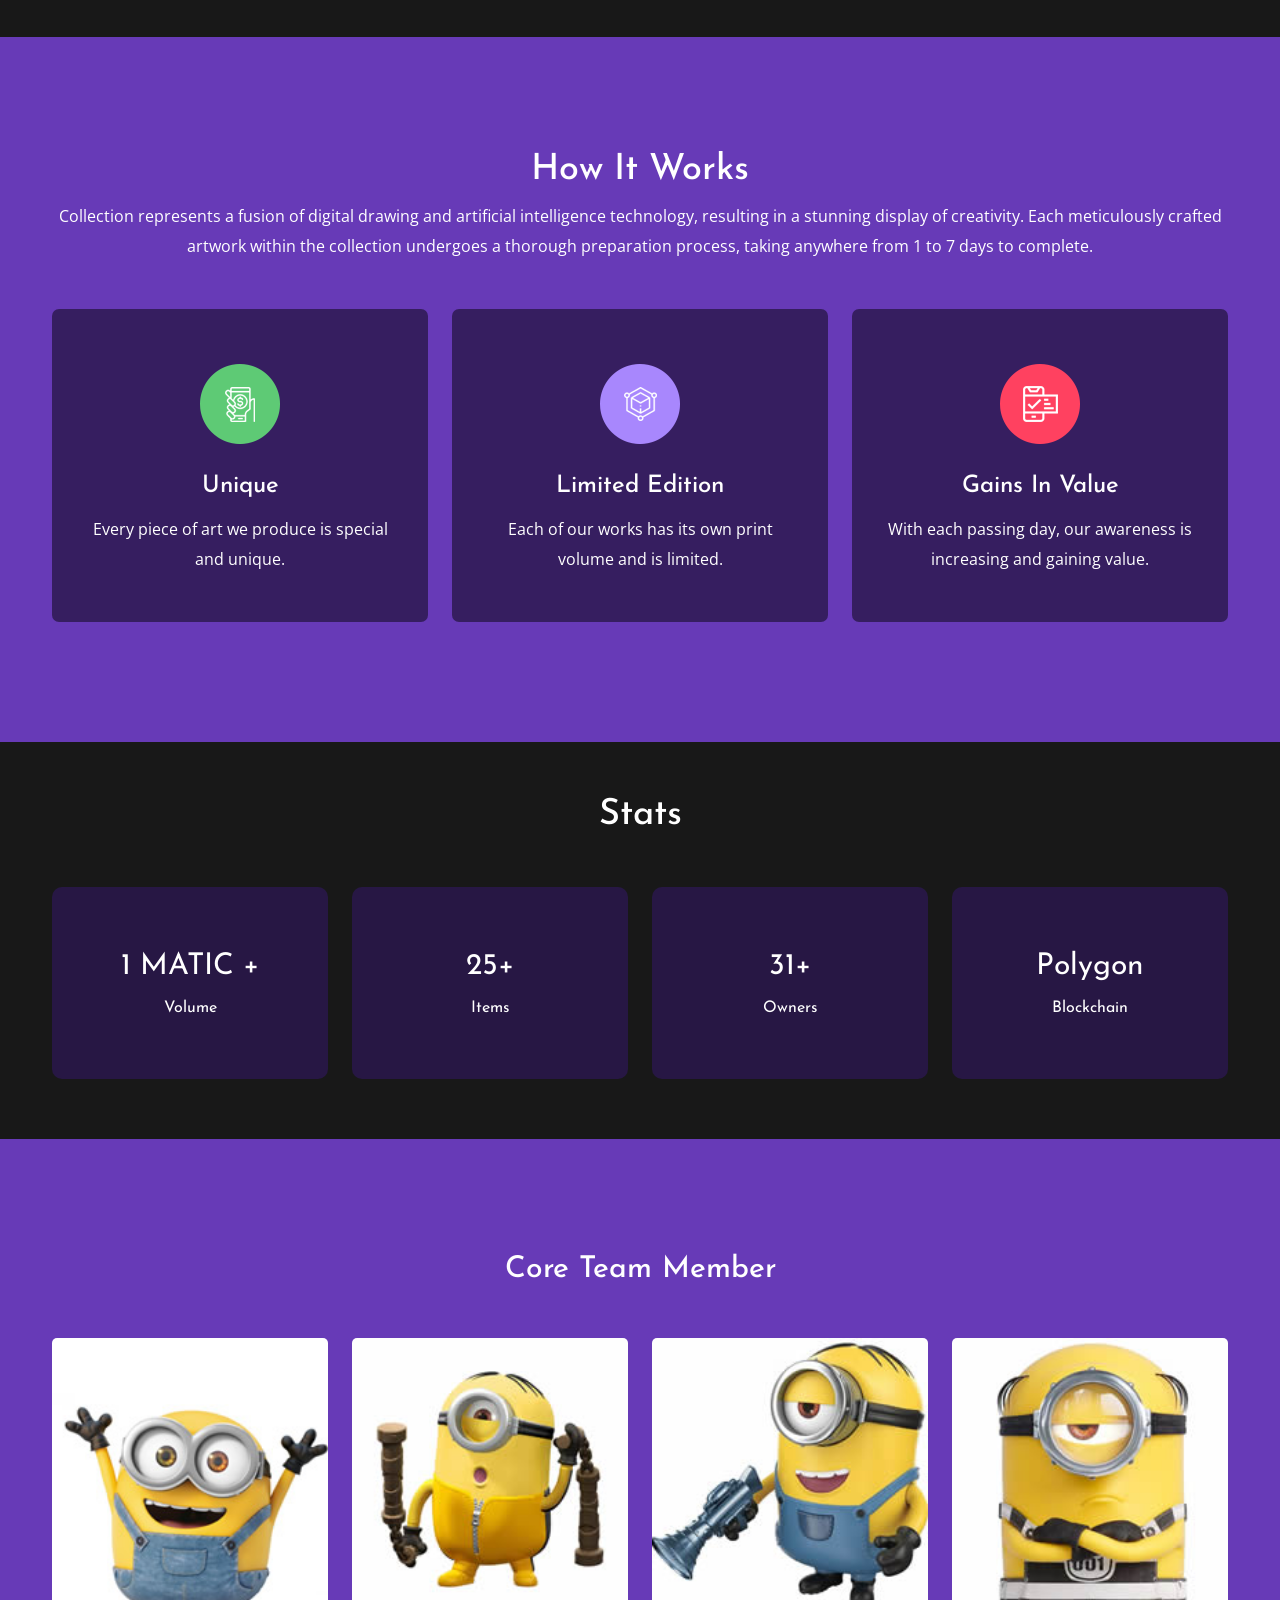
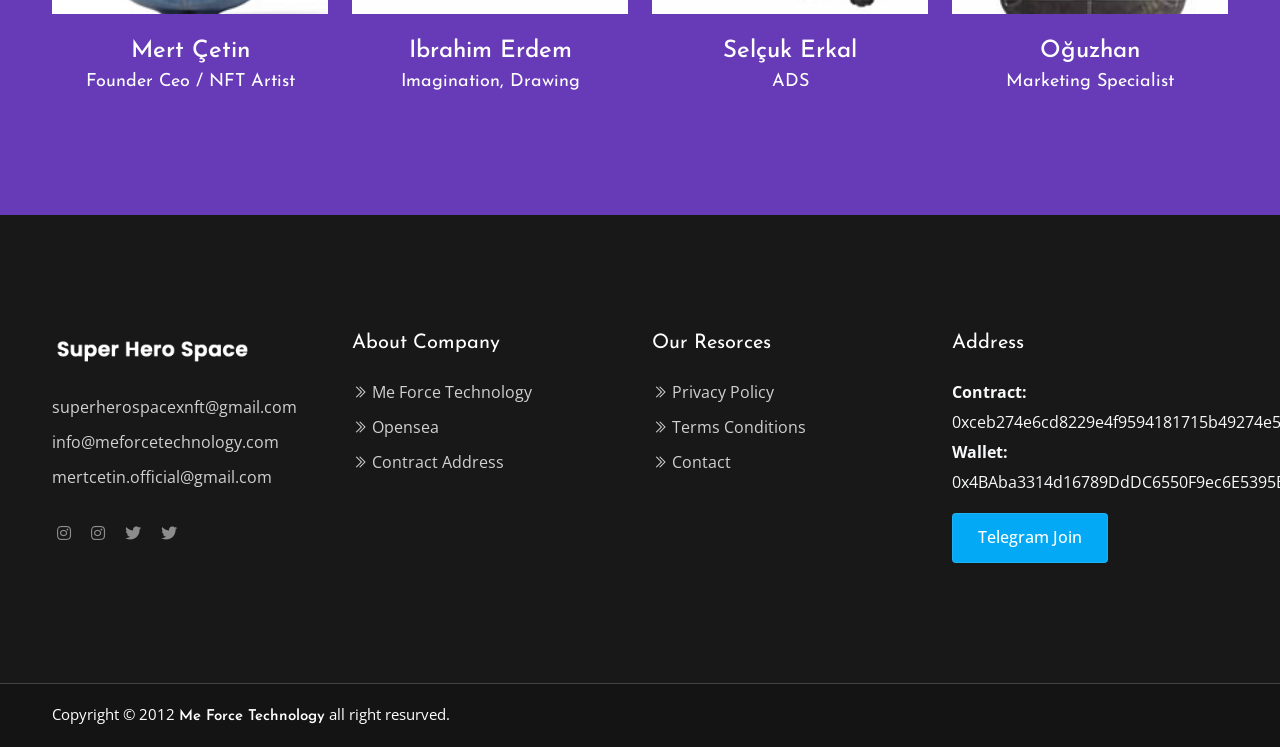
==== commit b22d781e: "Update index.html" ====
--- a/docs/index.html
+++ b/docs/index.html
@@ -663,7 +663,7 @@
 
 <div class="col-lg-3 col-sm-6">
 <div class="text-start footer-widget text-light">
-<h6 class="footer__title text-white"> Address</h6>
+<h6 class="footer__title text-white">Address</h6>
 <p>
 <b>Contract:</b> 0xceb274e6cd8229e4f9594181715b49274e5dd56b
 </p>
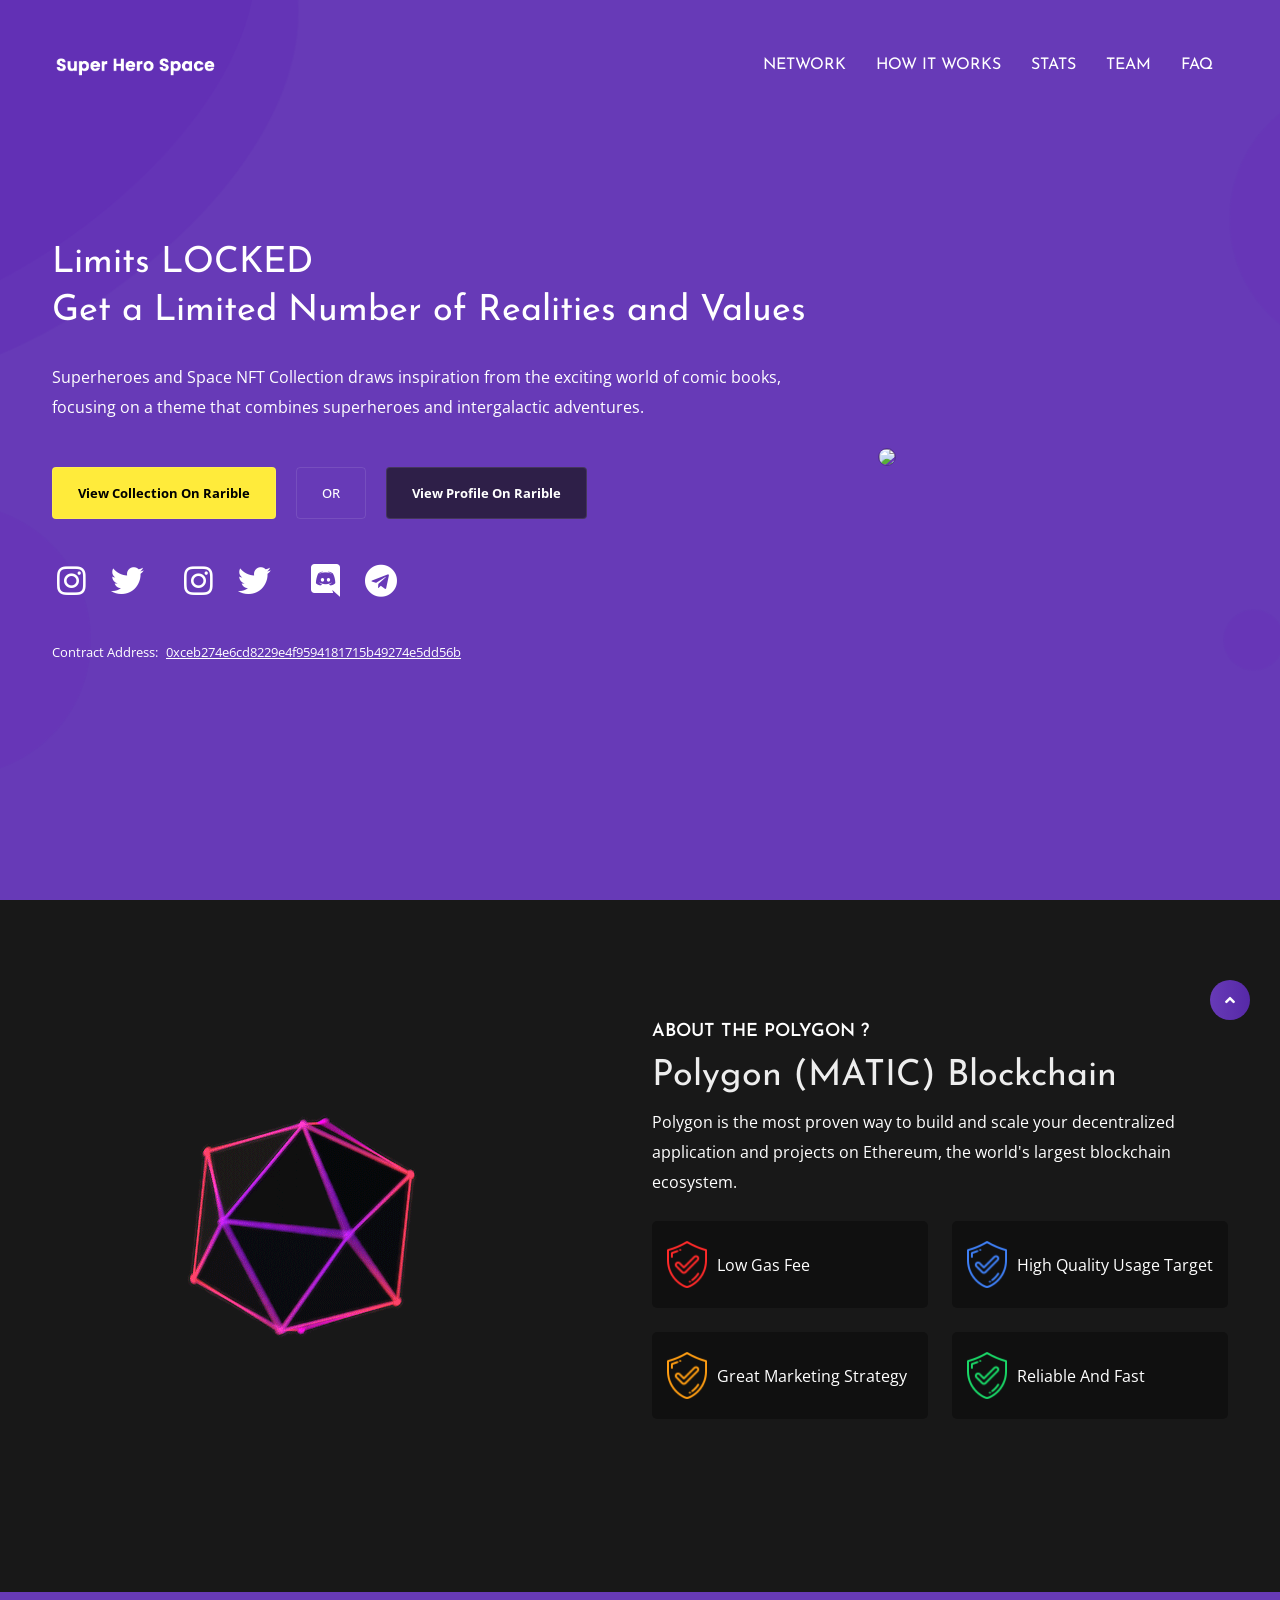
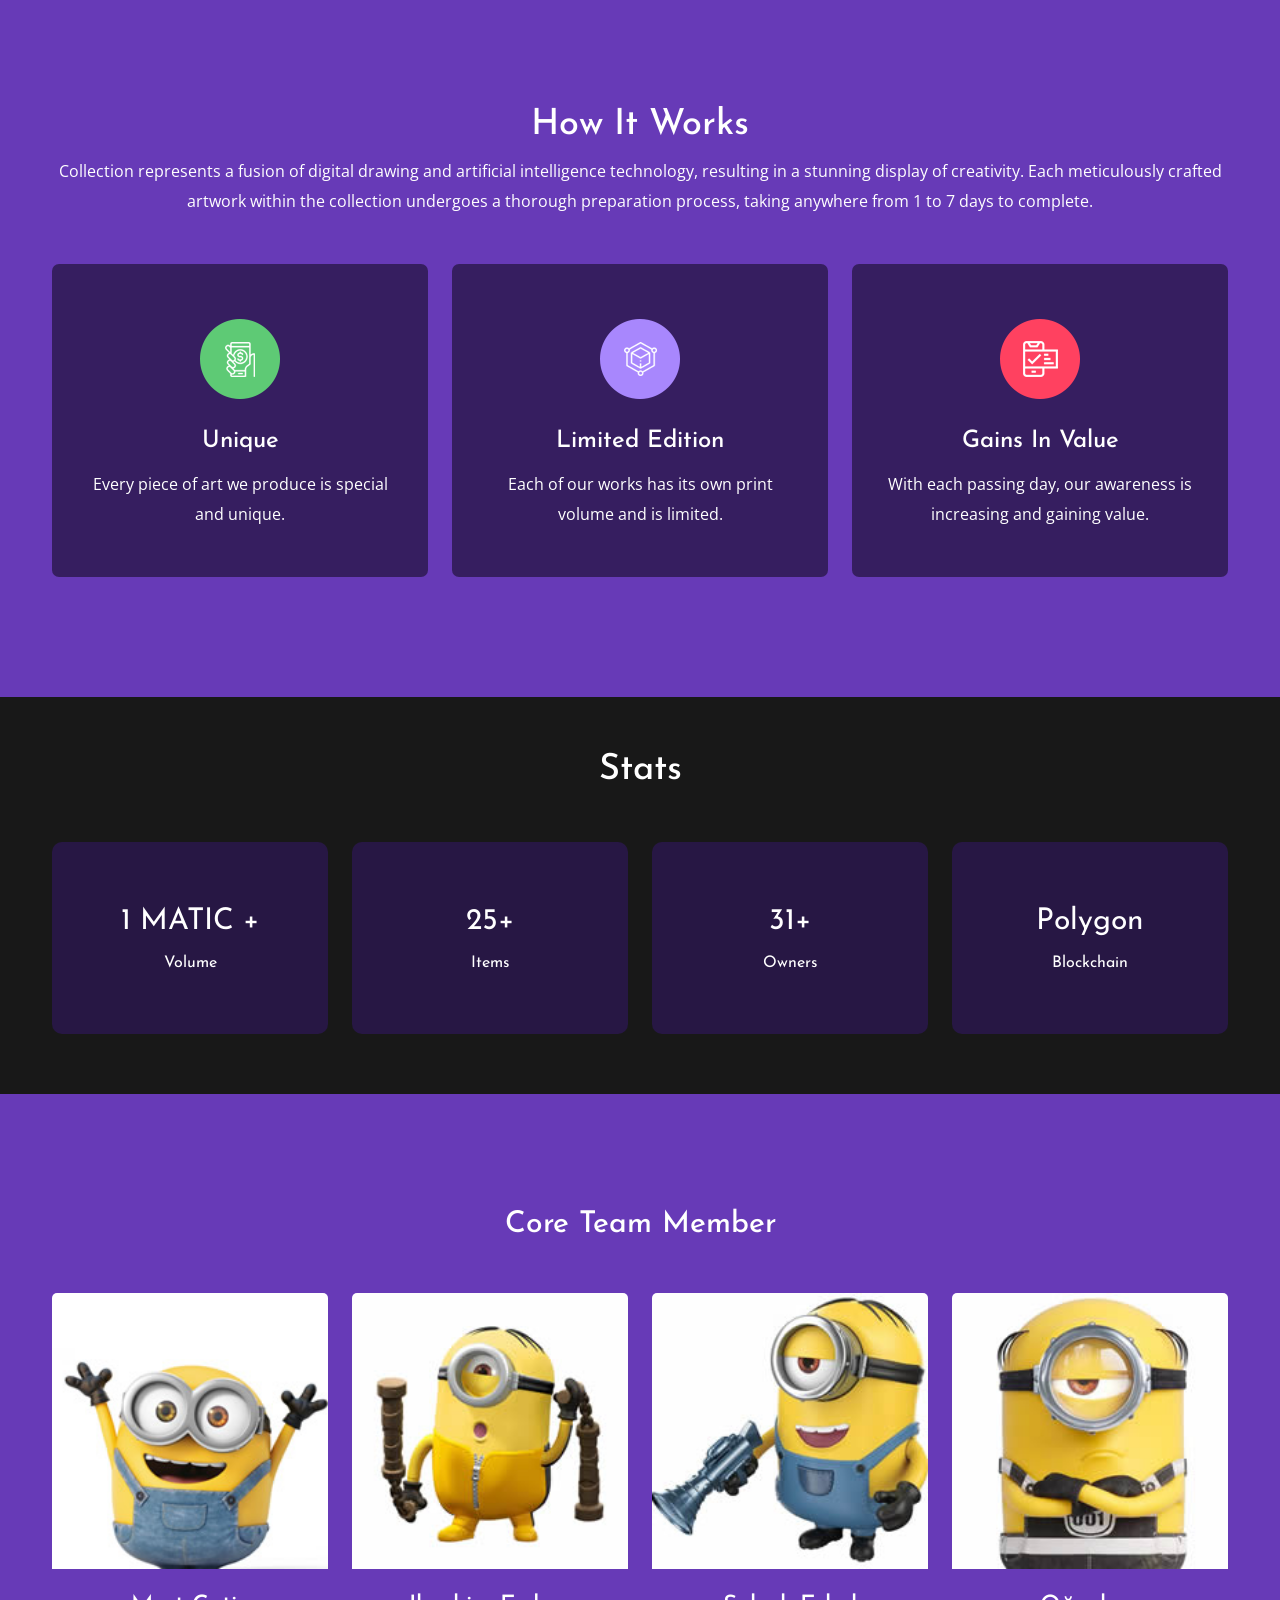
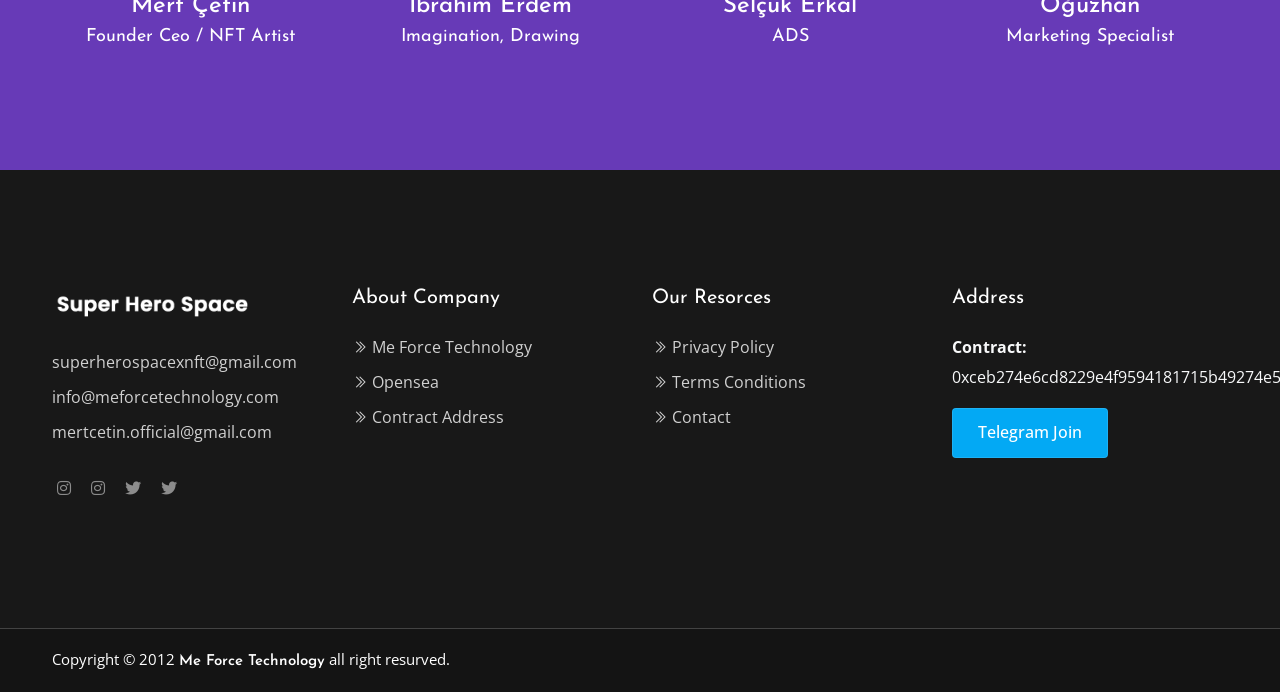
==== commit 25a394da: "Update index.html" ====
--- a/docs/index.html
+++ b/docs/index.html
@@ -194,9 +194,6 @@
 <p class="hero-txt" style="margin-top: 27px;font-size: 13px;    margin-bottom: 15px;">
 Contract Address: <a style="margin-left: 5px;" target="_blank" href="https://polygonscan.com/address/0xceb274e6cd8229e4f9594181715b49274e5dd56b">0xceb274e6cd8229e4f9594181715b49274e5dd56b</a>
 </p>
-<p class="hero-txt" style="margin-top: 0px;font-size: 13px;">
-Wallet Address: <a style="margin-left: 5px;" target="_blank" href="https://polygonscan.com/address/0x4BAba3314d16789DdDC6550F9ec6E5395B1BCc66">0x4BAba3314d16789DdDC6550F9ec6E5395B1BCc66</a>
-</p>
 </div>
 
 <div class="hero-token-sell" style="padding-top: 12px;padding-bottom: 12px;">
@@ -666,9 +663,6 @@
 <h6 class="footer__title text-white">Address</h6>
 <p>
 <b>Contract:</b> 0xceb274e6cd8229e4f9594181715b49274e5dd56b
-</p>
-<p>
-<b>Wallet:</b> 0x4BAba3314d16789DdDC6550F9ec6E5395B1BCc66
 </p>
 <form class="subscribe-form-2 mt-3">
 <a target="_blank" href="https://t.me/+JW_GLO3FHYc4OWQ8" rel="nofollow">
